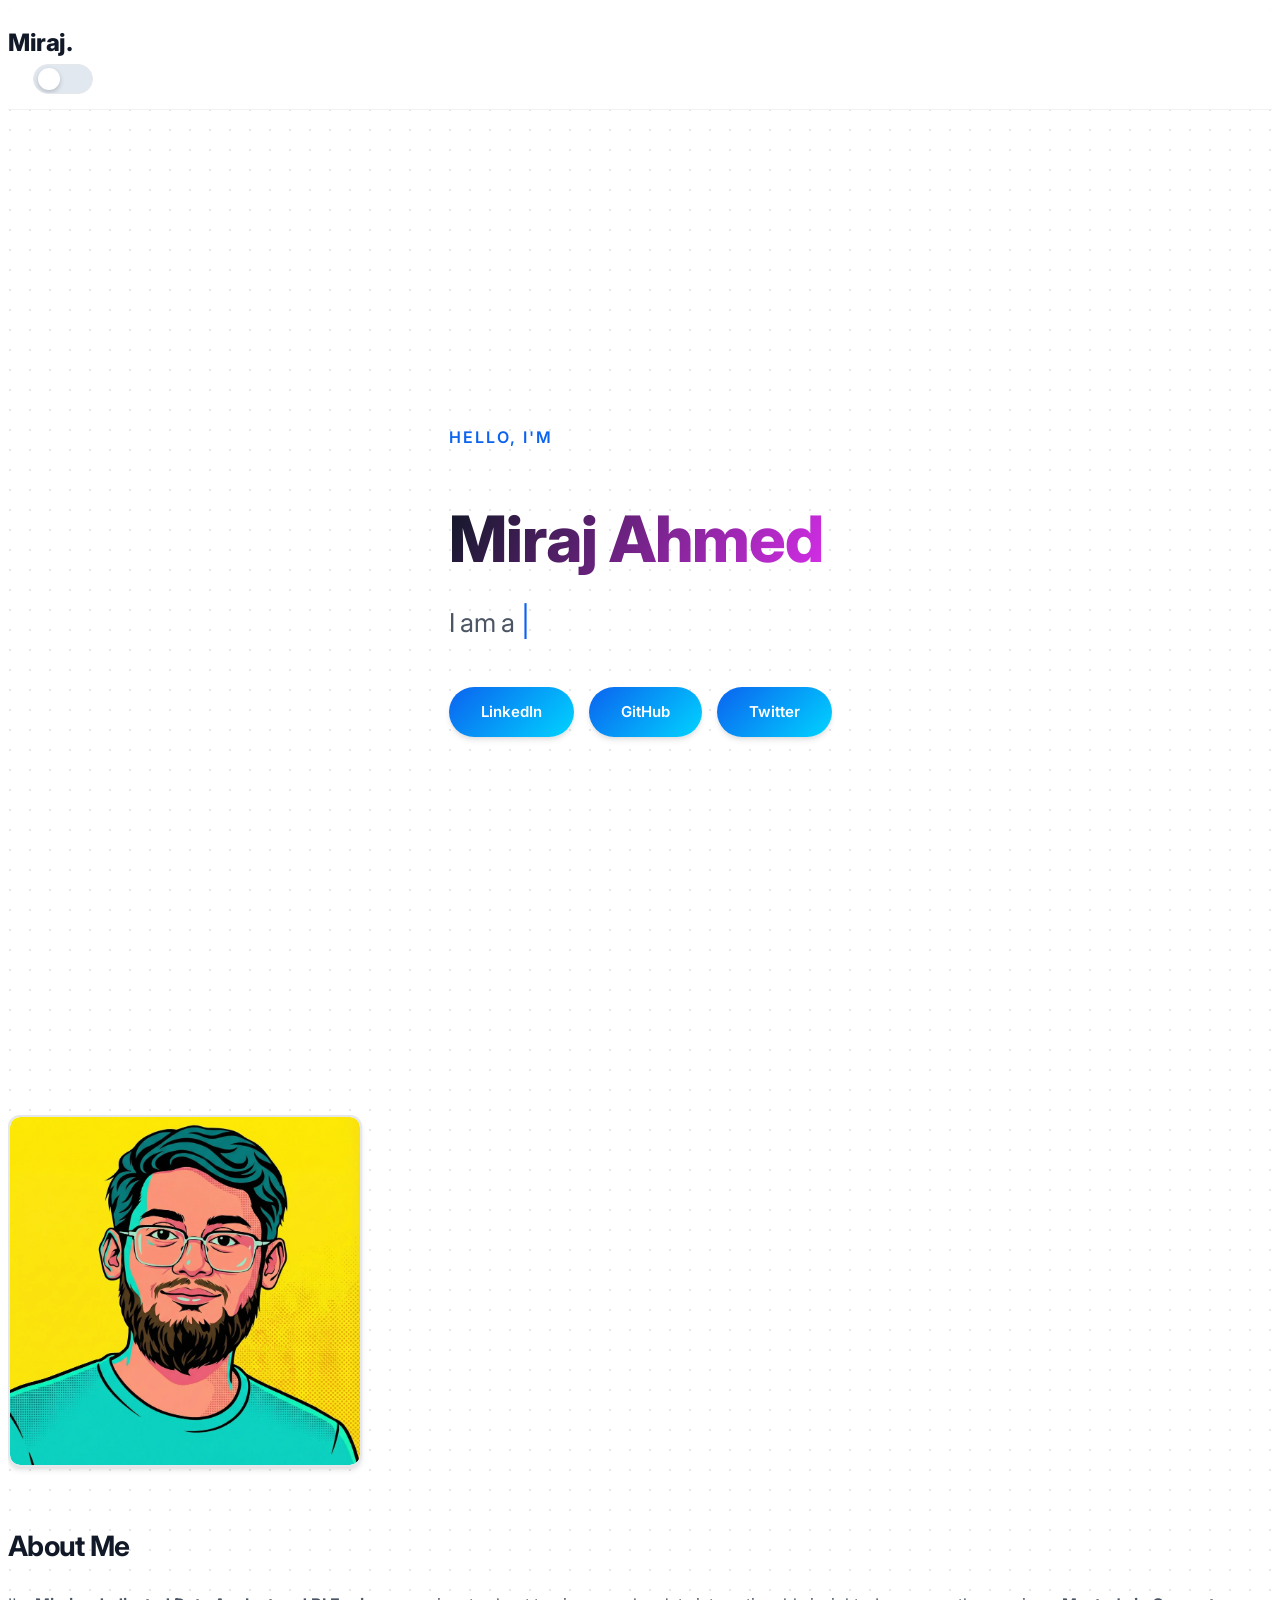
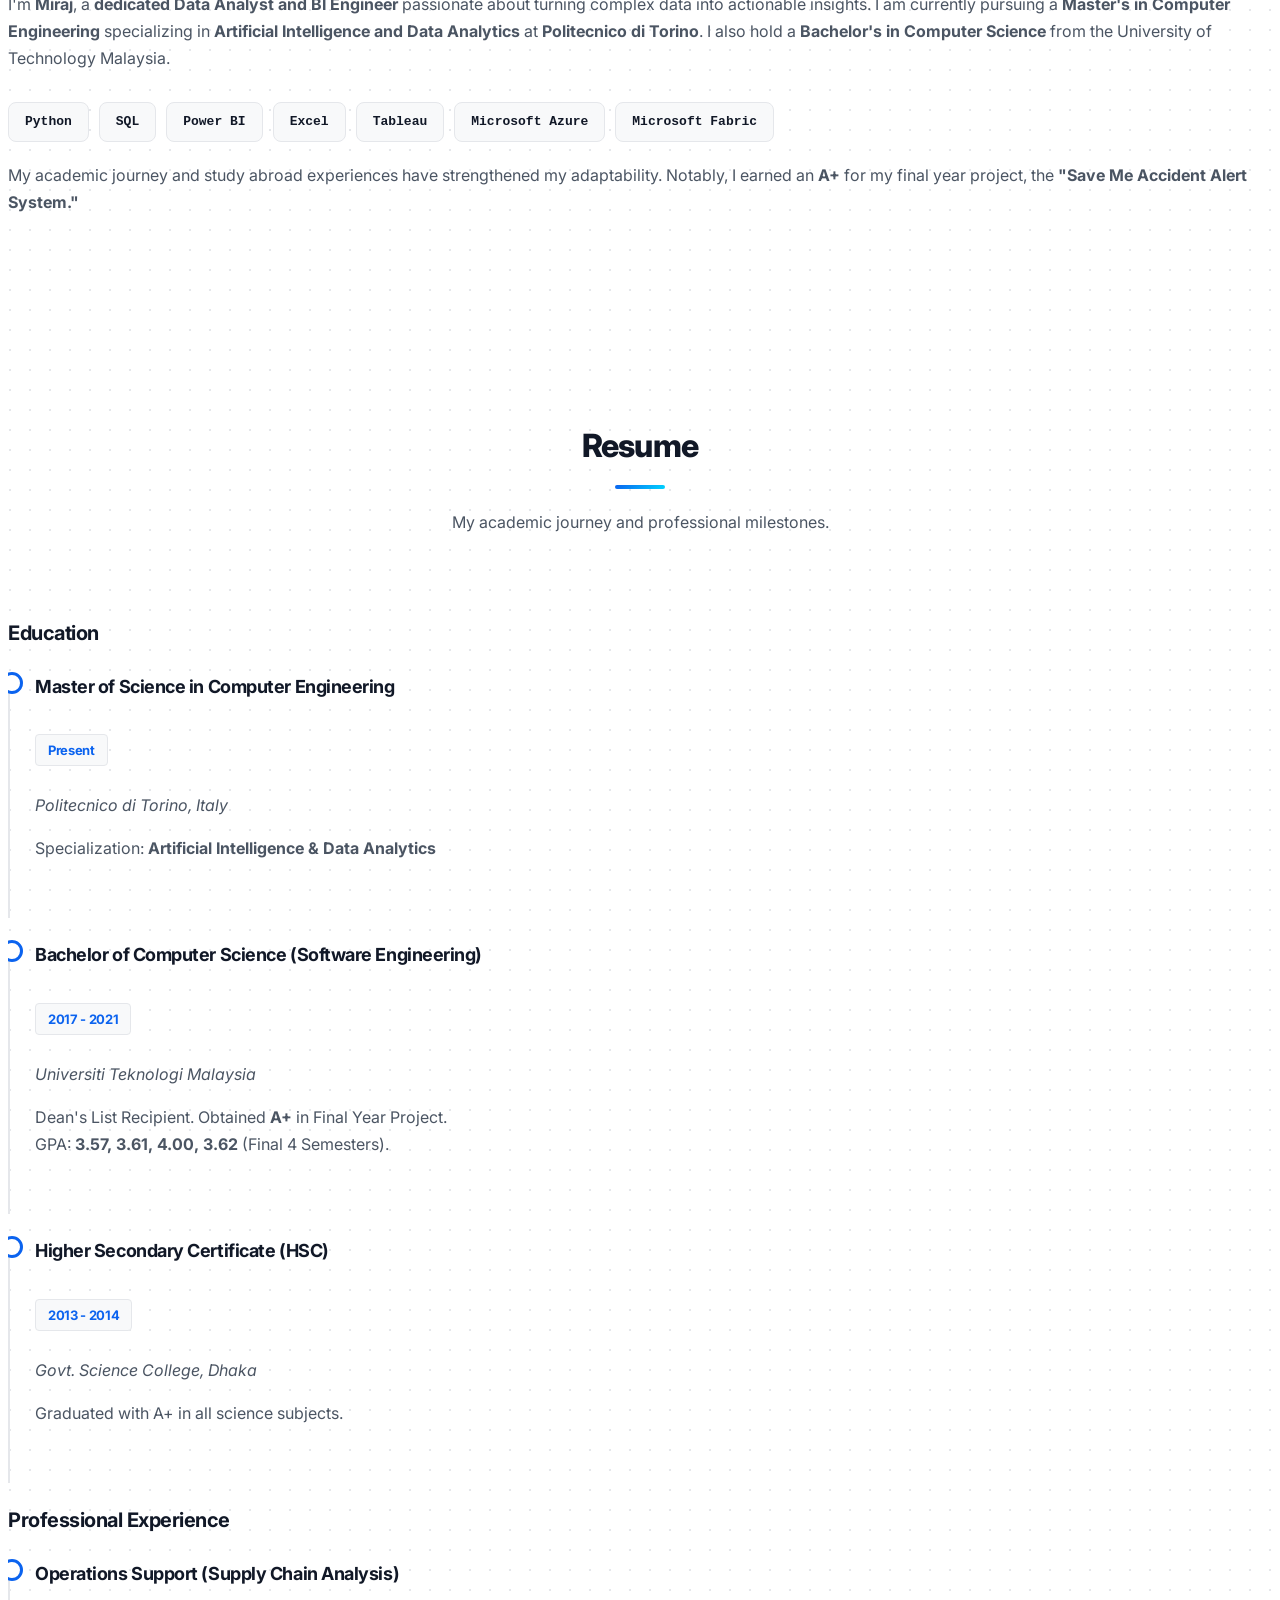
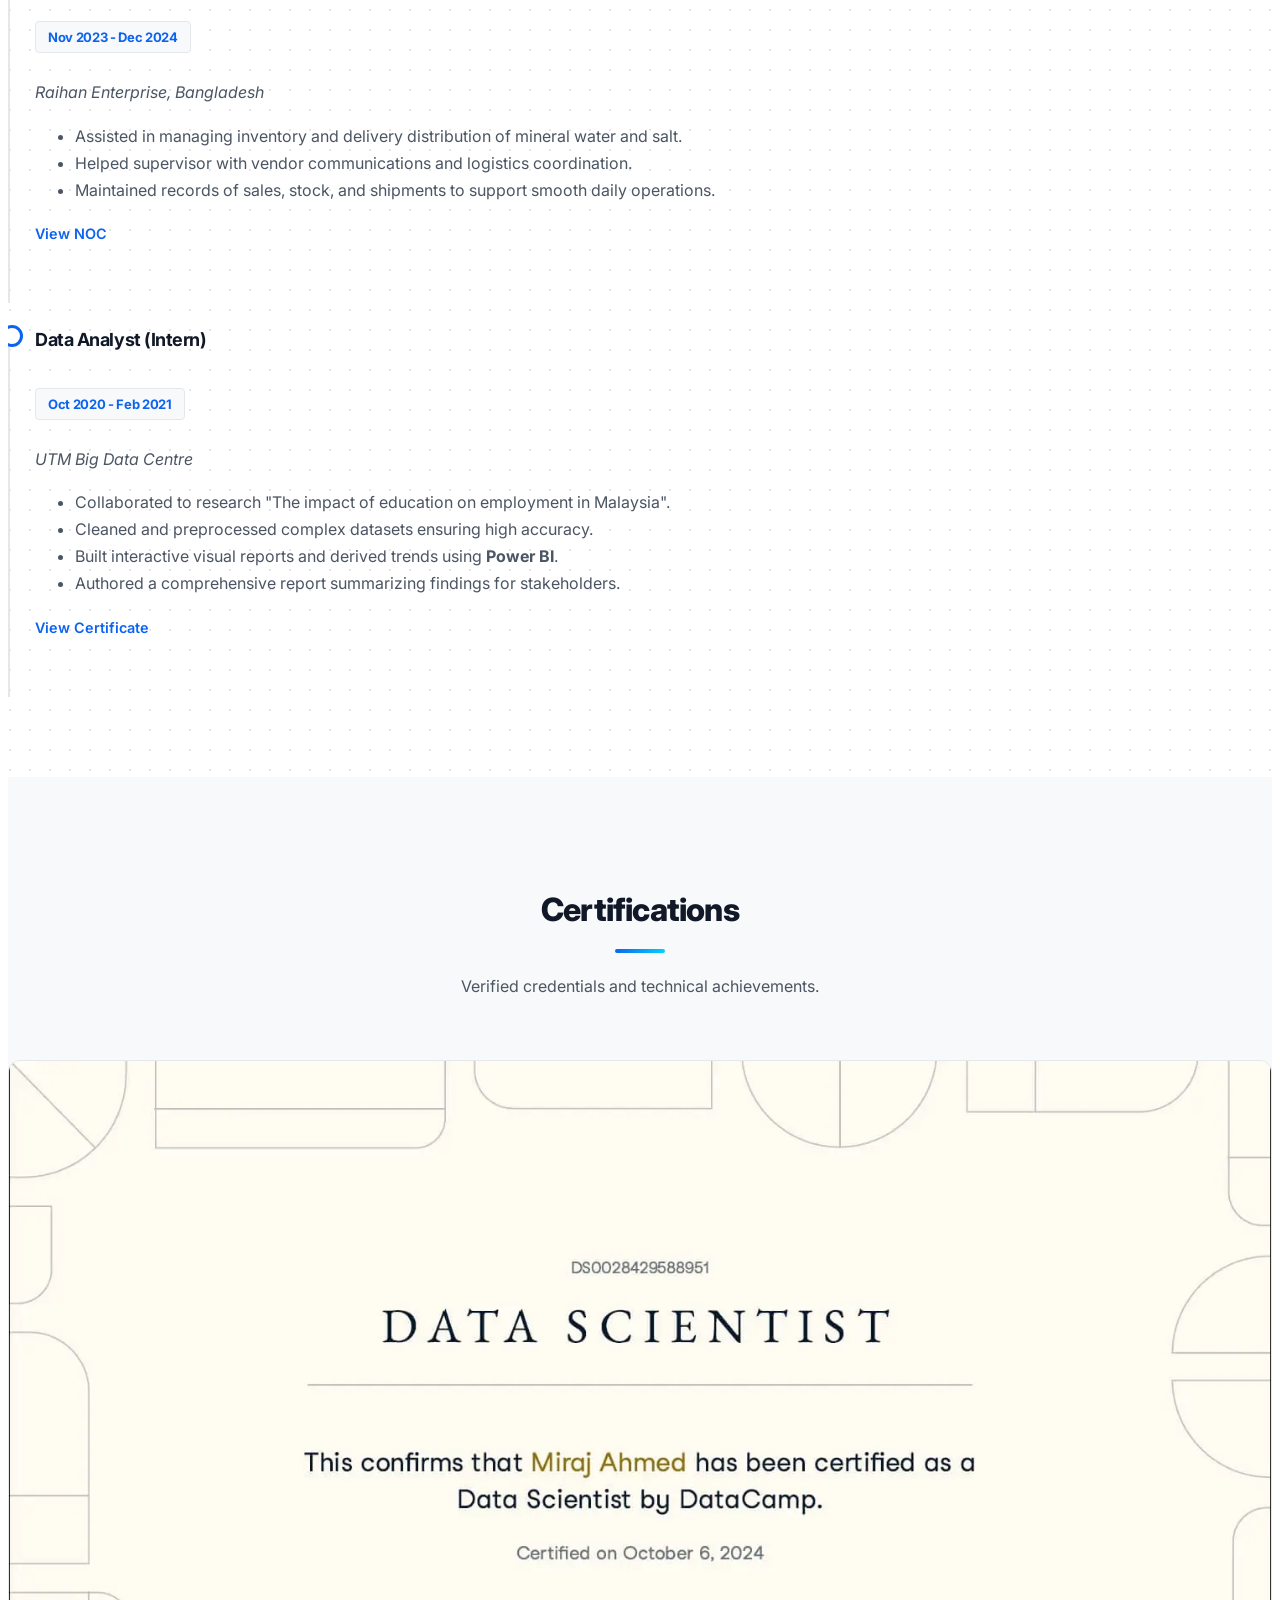
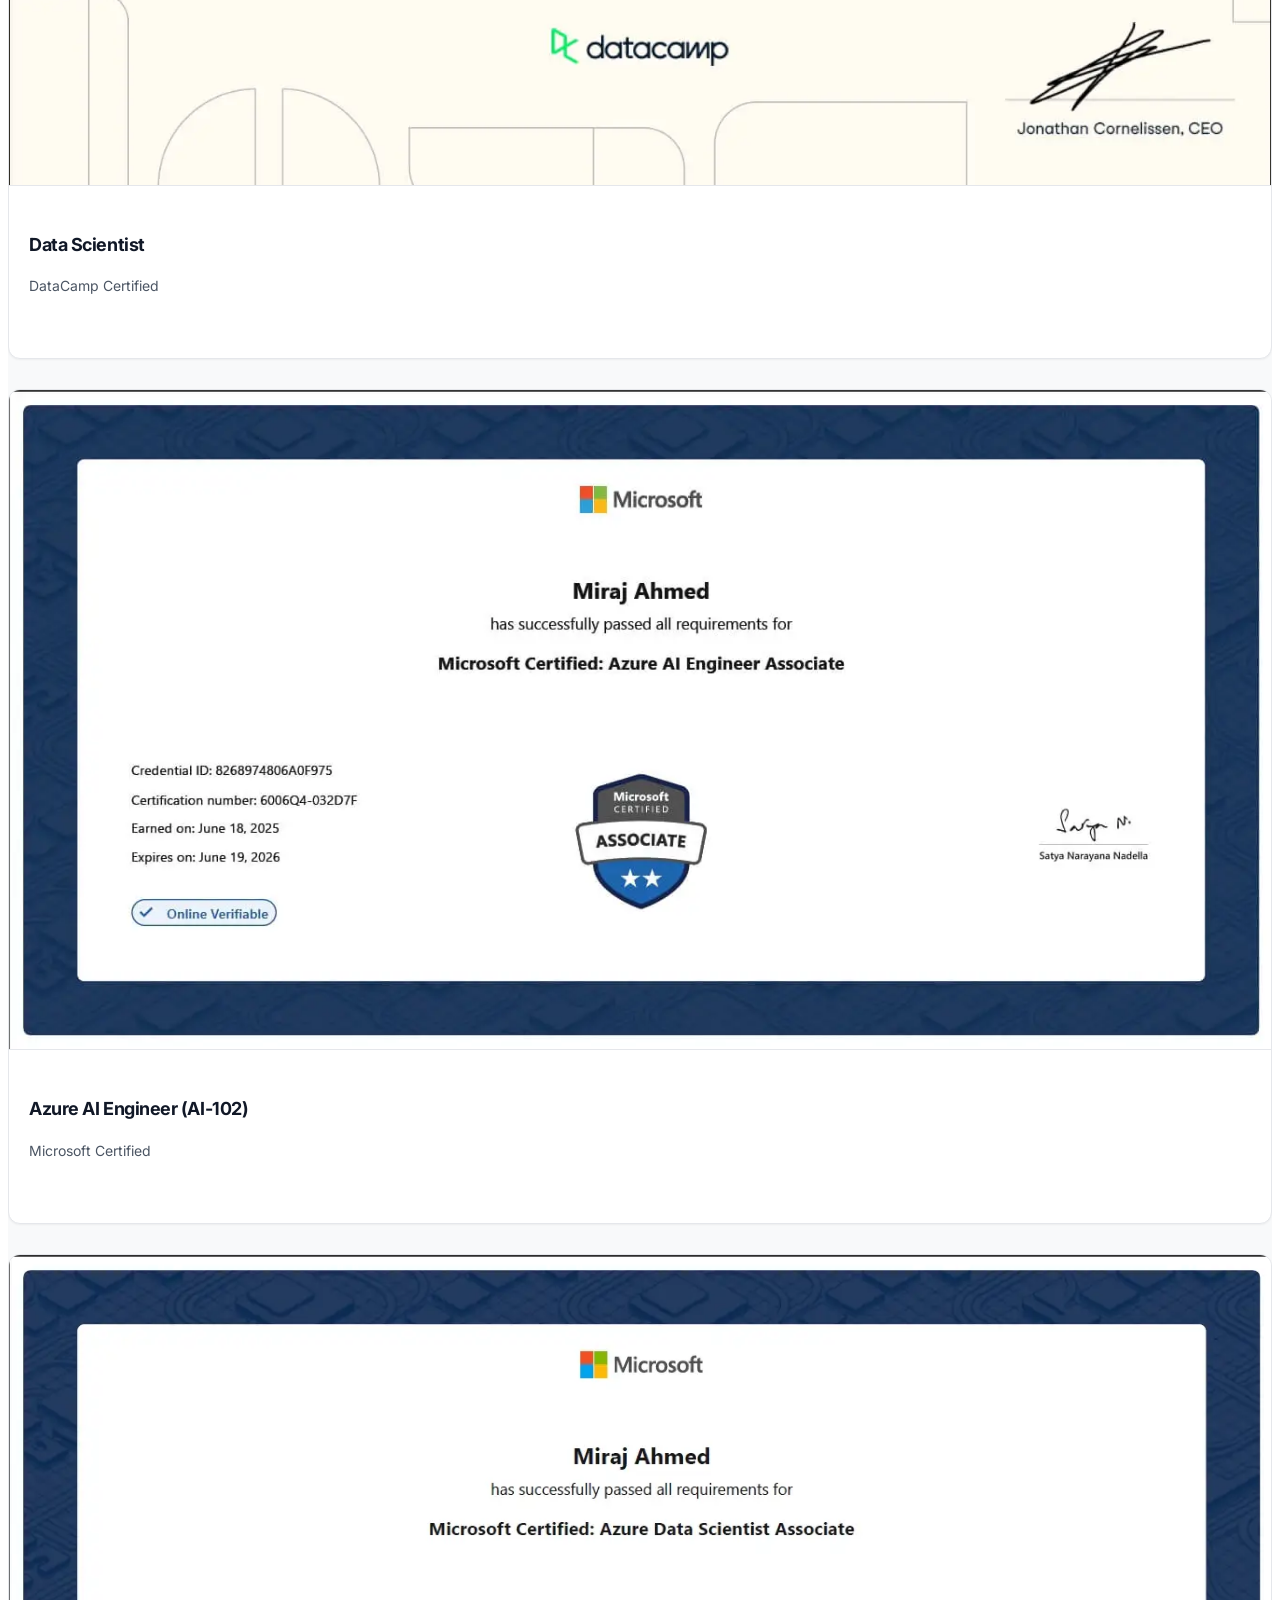
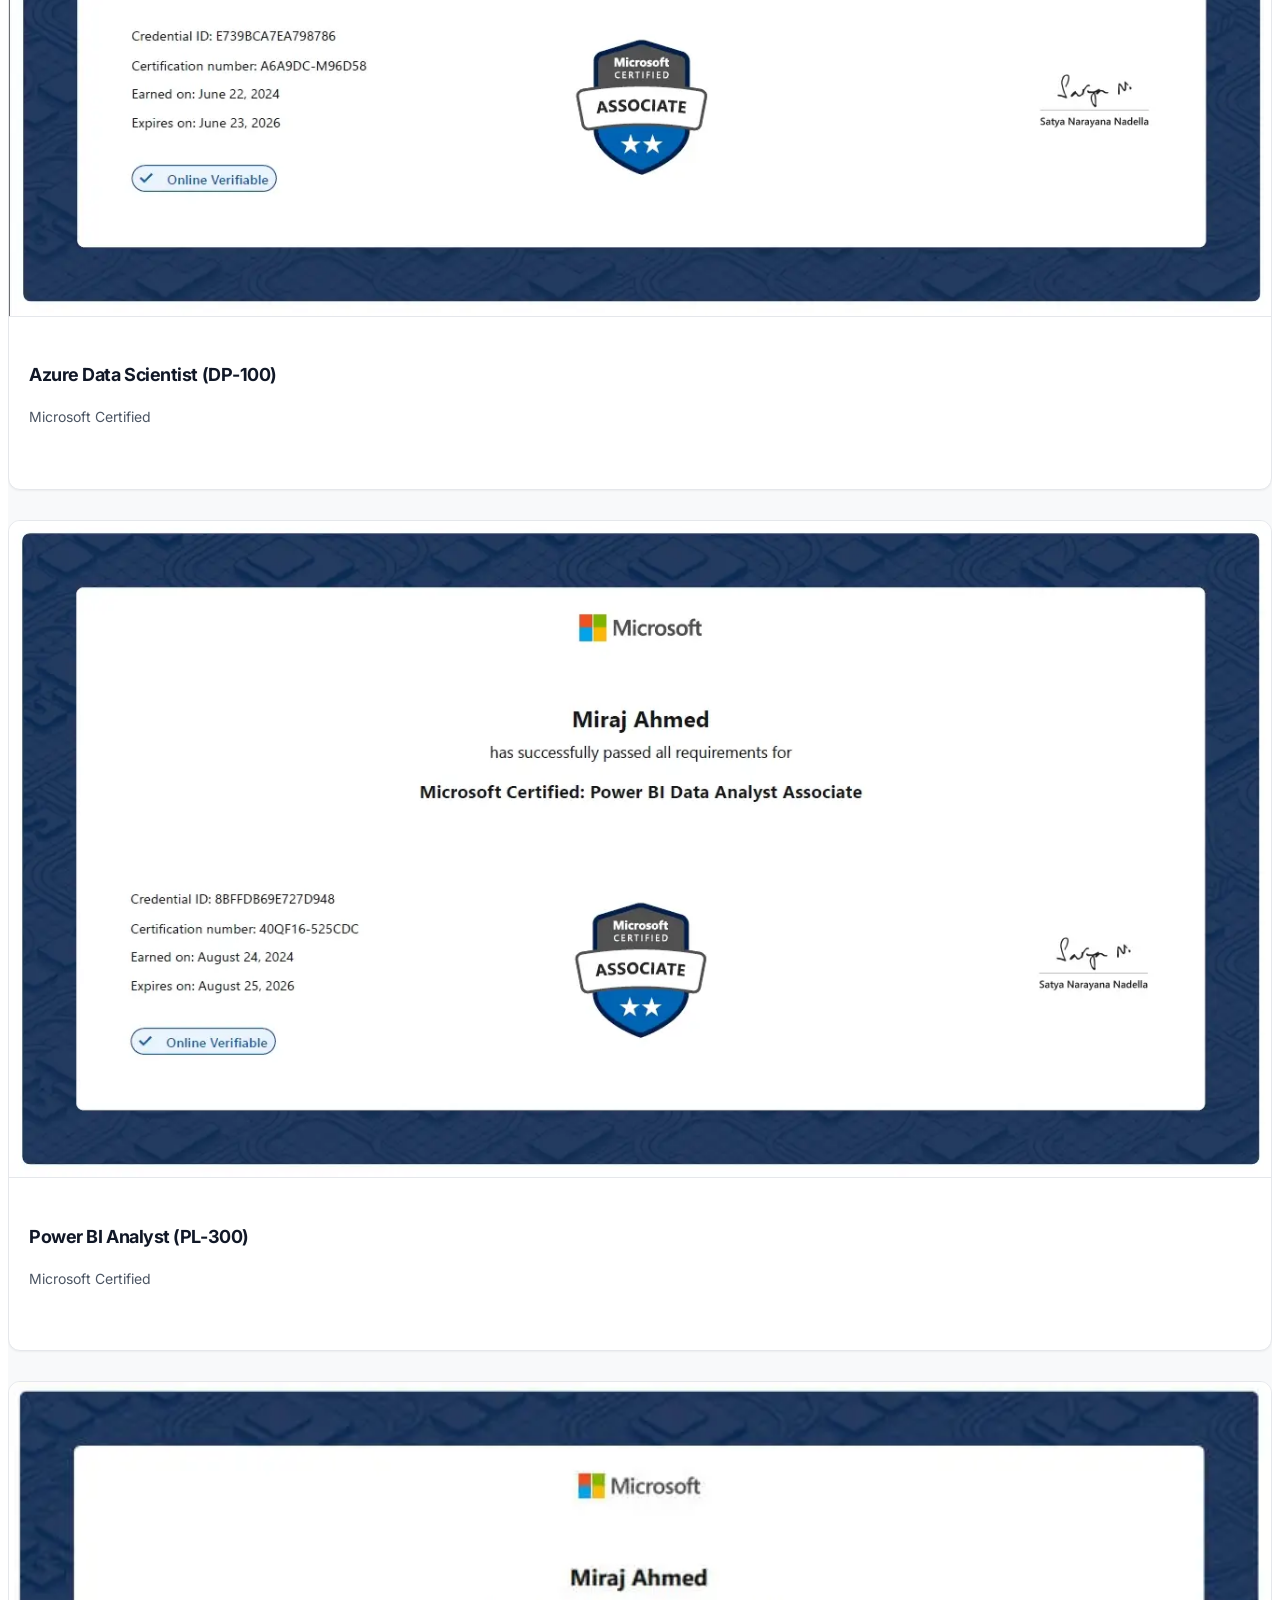
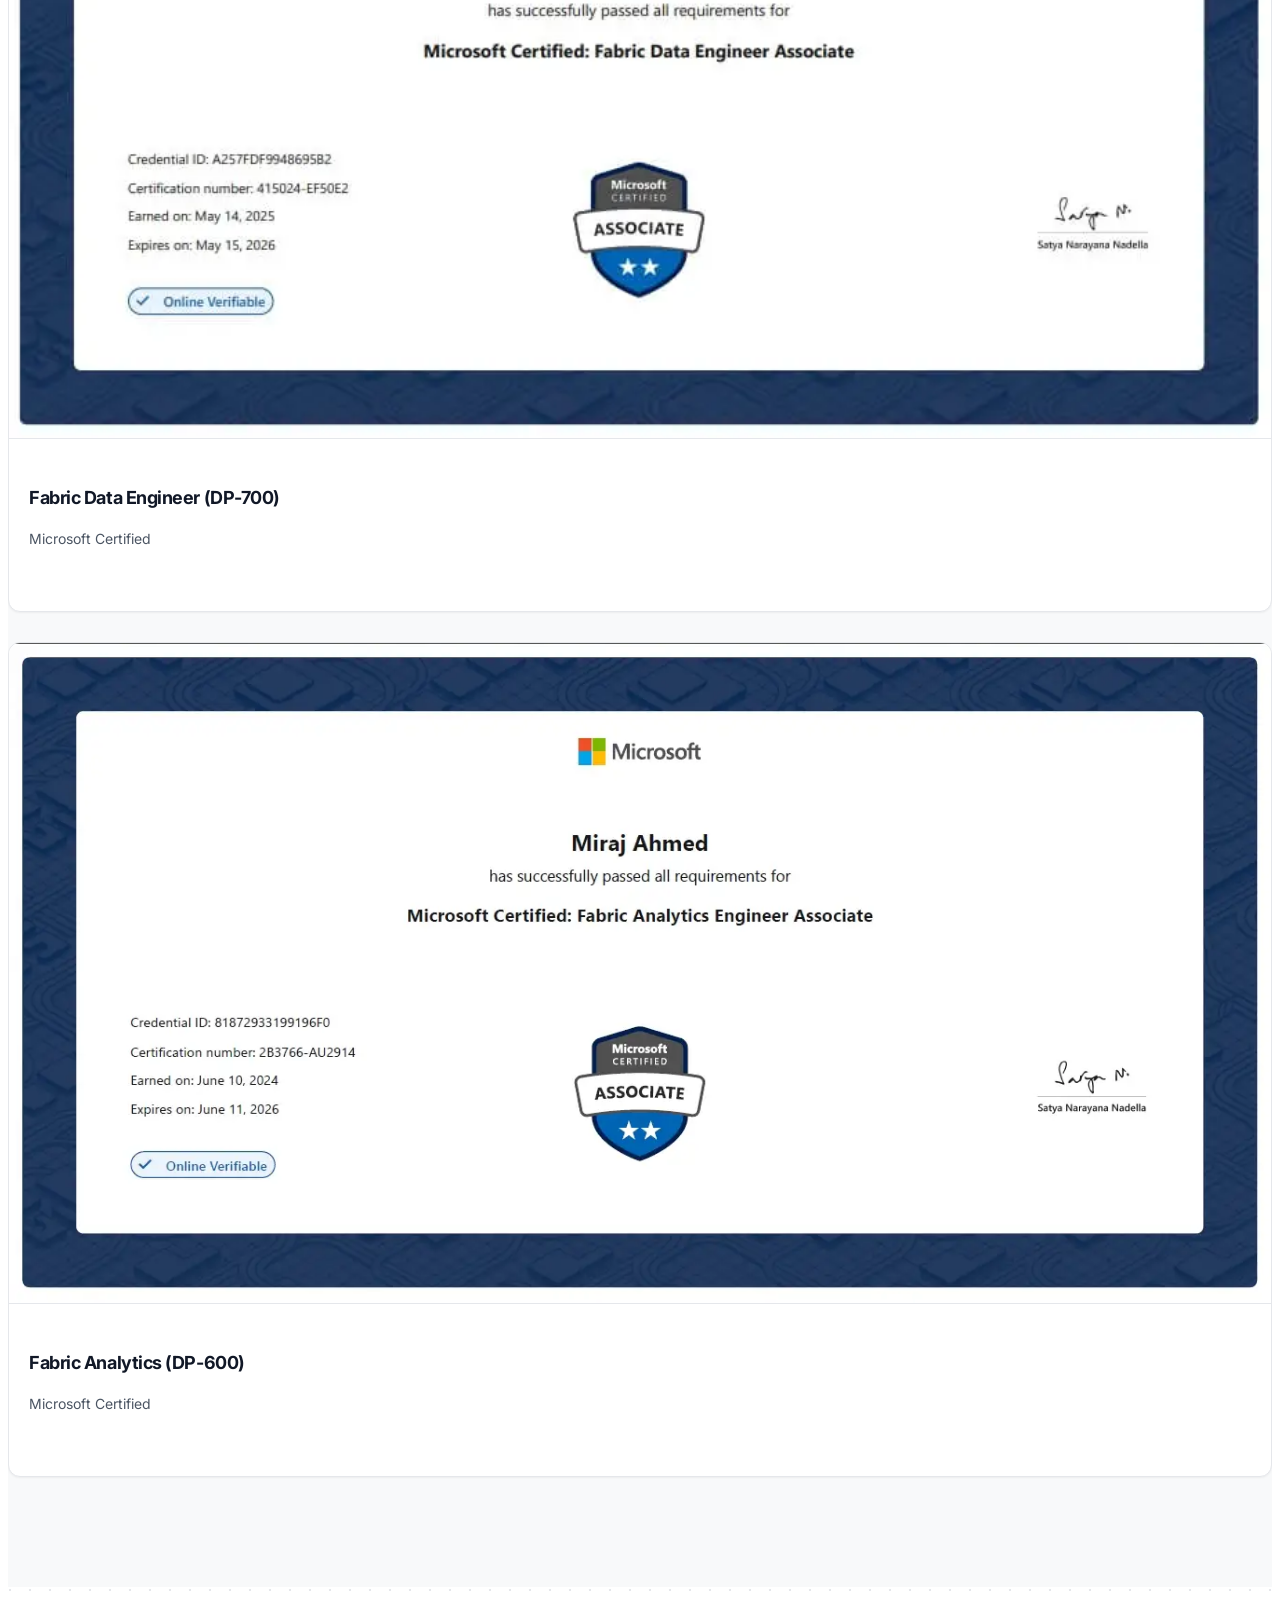
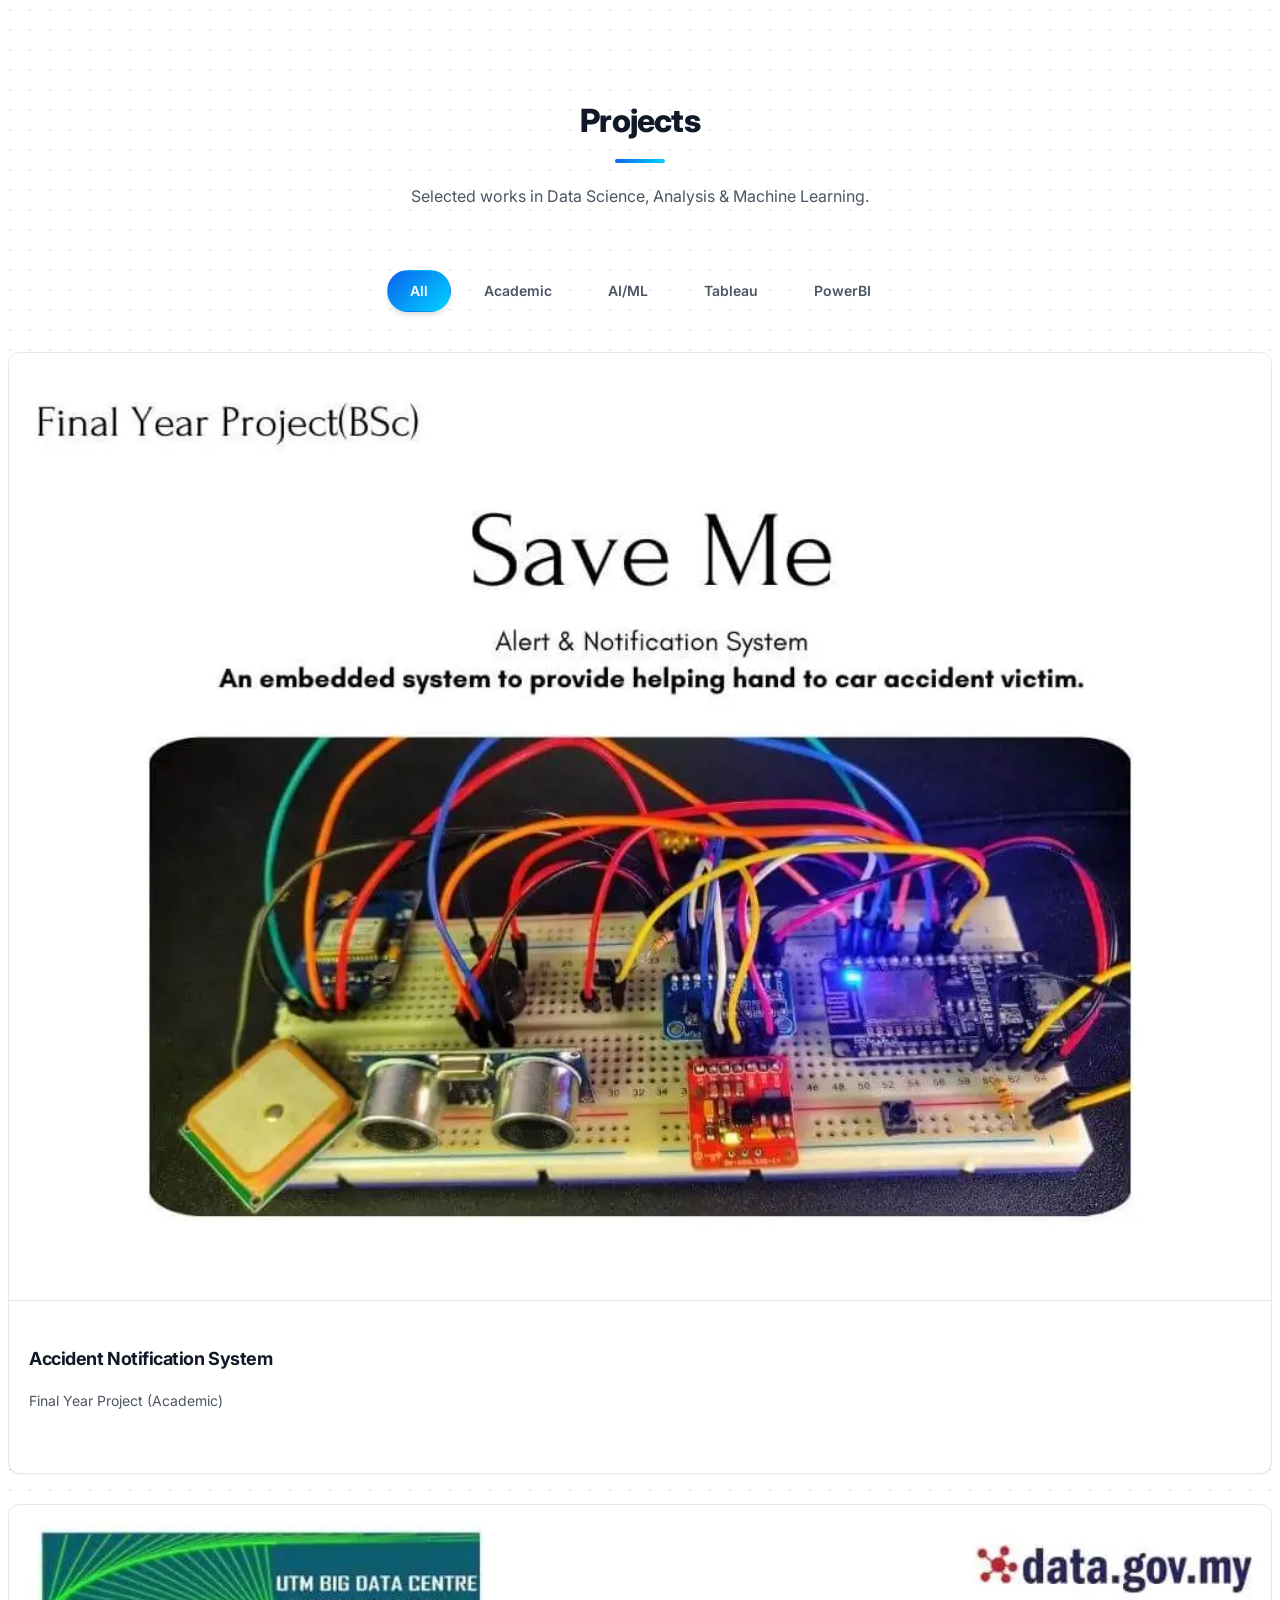
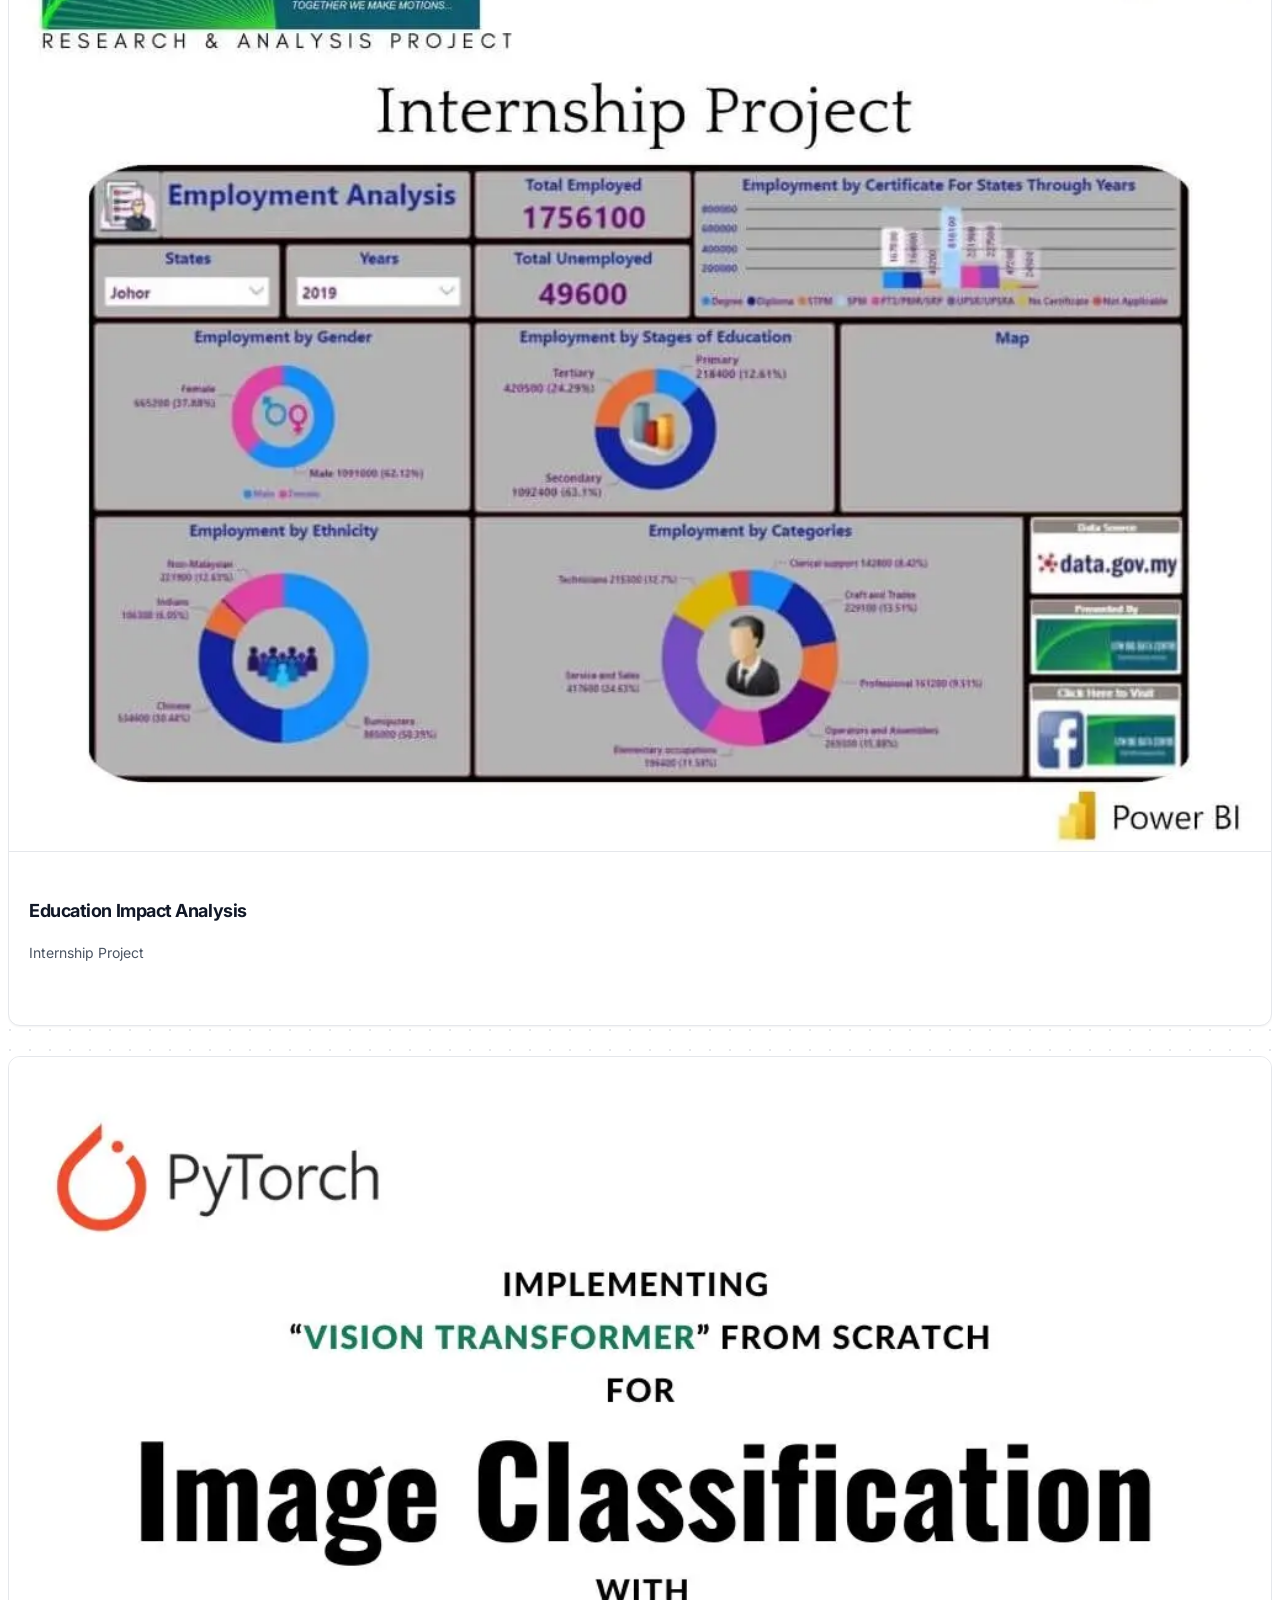
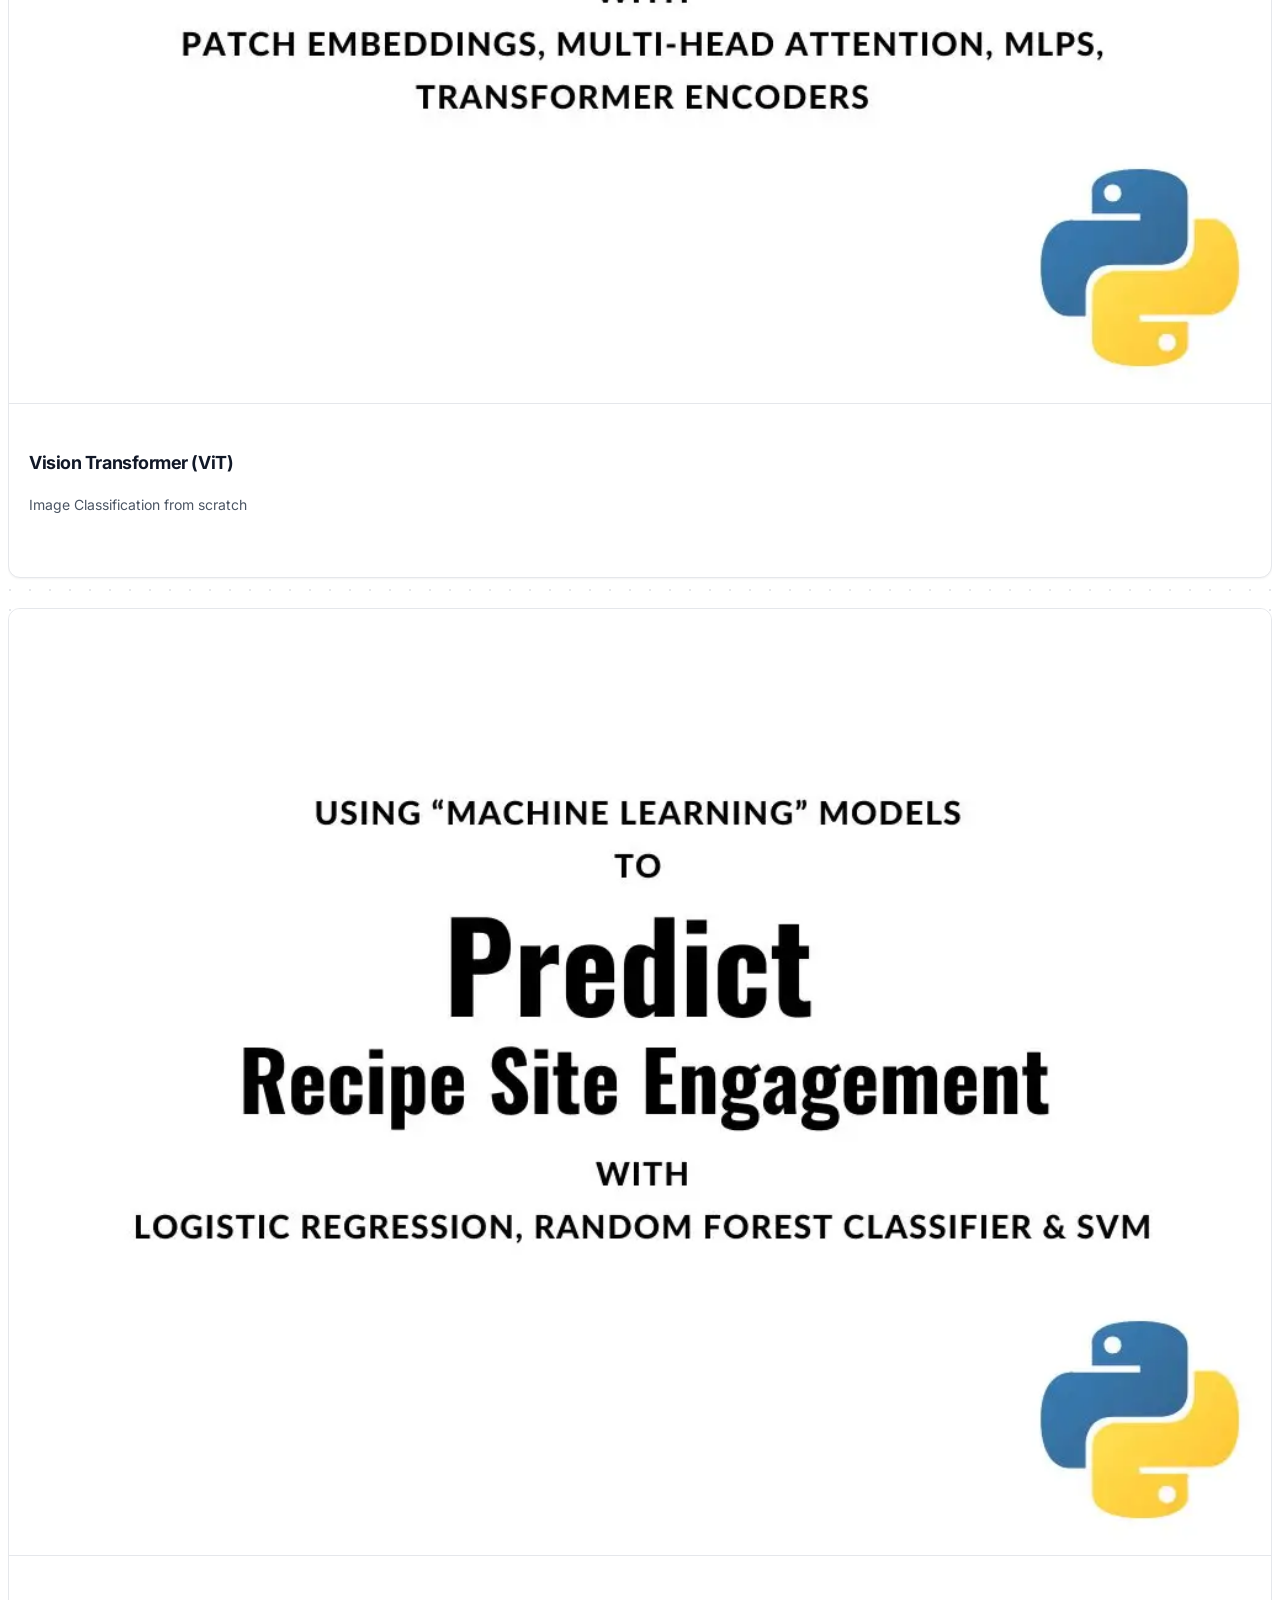
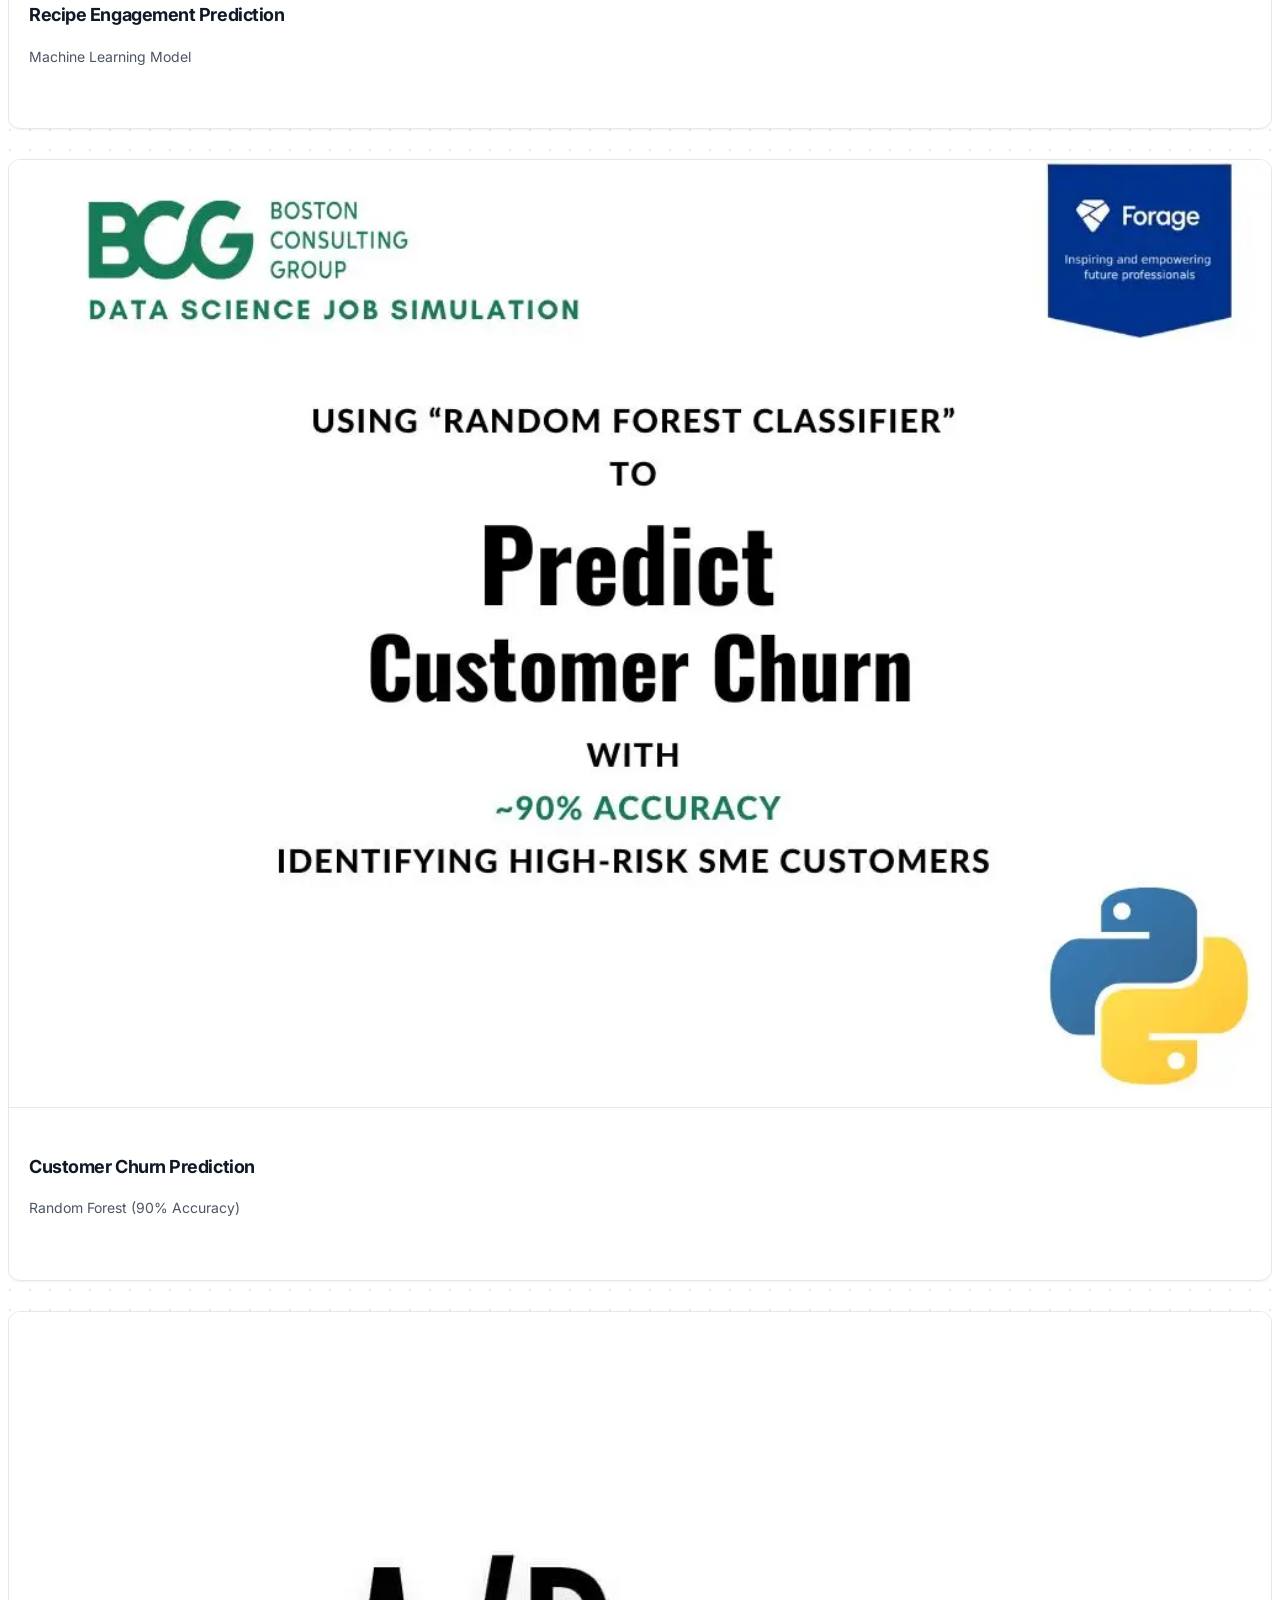
==== index.html @ 8195f653 "updated" ====
<!DOCTYPE html>
<html lang="en">

<head>
  <meta charset="utf-8">
  <meta content="width=device-width, initial-scale=1.0" name="viewport">
  <title>Miraj Ahmed | Data Analyst</title>
  <meta content="Data Analyst & Business Intelligence Expert Portfolio" name="description">
  <meta content="Data Analyst, Power BI, Python, SQL, Tableau" name="keywords">

  <link href="img/M.webp" rel="icon">
  <link href="img/logo.png" rel="apple-touch-icon">

  <link rel="preconnect" href="https://fonts.googleapis.com">
  <link rel="preconnect" href="https://fonts.gstatic.com" crossorigin>
  <link href="https://fonts.googleapis.com/css2?family=Inter:wght@300;400;500;700;800&display=swap" rel="stylesheet">

  <link href="assets/vendor/bootstrap/css/bootstrap.min.css" rel="stylesheet">
  <link href="assets/vendor/bootstrap-icons/bootstrap-icons.css" rel="stylesheet">
  <link href="assets/vendor/aos/aos.css" rel="stylesheet">
  <link href="assets/vendor/glightbox/css/glightbox.min.css" rel="stylesheet">
  <link href="assets/vendor/swiper/swiper-bundle.min.css" rel="stylesheet">

  <link href="assets/css/main.css" rel="stylesheet">
</head>

<body class="index-page">

  <header id="header" class="header d-flex align-items-center sticky-top">
    <div class="container-fluid container-xl position-relative d-flex align-items-center justify-content-between">

      <a href="index.html" class="logo d-flex align-items-center">
        <h1 class="sitename">Miraj.</h1>
      </a>

      <nav id="navmenu" class="navmenu">

        <div class="theme-switch-wrapper">
          <label class="theme-switch" for="checkbox" title="Toggle Dark Mode">
            <input type="checkbox" id="checkbox" />
            <div class="slider round">
              <i class="bi bi-sun-fill sun-icon"></i>
              <i class="bi bi-moon-fill moon-icon"></i>
            </div>
          </label>
        </div>

      </nav>

    </div>
  </header>

  <main class="main">

    <section id="hero" class="hero section">

      <div class="hero-bg-elements">
        <i class="bi bi-code-slash float-item" style="top: 15%; left: 10%; animation-delay: 0s;"></i>
        <i class="bi bi-database float-item" style="top: 20%; right: 15%; animation-delay: 1s;"></i>
        <i class="bi bi-graph-up-arrow float-item" style="top: 70%; left: 15%; animation-delay: 2s;"></i>
        <i class="bi bi-pie-chart float-item" style="top: 65%; right: 10%; animation-delay: 3s;"></i>
        <i class="bi bi-cpu float-item" style="top: 40%; left: 80%; animation-delay: 4s;"></i>
      </div>

      <div class="container d-flex flex-column align-items-center justify-content-center text-center" data-aos="fade-up"
        data-aos-delay="100">
        <div class="hero-content">

          <p class="pre-title">Hello, I'm</p>

          <h1 class="gradient-text">Miraj Ahmed</h1>

          <h2>I am a <span class="typed"
              data-typed-items="Data Analyst, BI Engineer, Storyteller with Data"></span><span
              class="typed-cursor typed-cursor--blink" aria-hidden="true">|</span></h2>

          <div class="additional-links mt-4">
            <a href="https://www.linkedin.com/in/mirajsym/" target='_blank' class="btn-custom"><i
                class="bi bi-linkedin me-2"></i> LinkedIn</a>
            <a href="https://github.com/mirajSYM02" target="_blank" class="btn-custom"><i class="bi bi-github me-2"></i>
              GitHub</a>
            <a href="https://twitter.com/symanto_" target="_blank" class="btn-custom"><i
                class="bi bi-twitter-x me-2"></i> Twitter</a>
          </div>

        </div>
      </div>
    </section>

    <section id="about" class="about section">
      <div class="container" data-aos="fade-up">
        <div class="row align-items-center gy-5">
          <div class="col-lg-4 d-flex justify-content-center">
            <div class="image-wrapper">
              <img src="img/profile-img.webp" class="img-fluid" alt="Profile Image">
            </div>
          </div>

          <div class="col-lg-8 content">
            <div class="text-container">
              <h3>About Me</h3>
              <p class="intro">
                I'm <b>Miraj</b>, a <b>dedicated Data Analyst and BI Engineer</b> passionate about turning complex
                data into actionable insights. I am currently pursuing a <b>Master's in Computer Engineering</b>
                specializing in <b>Artificial Intelligence and Data Analytics</b> at <b>Politecnico di Torino</b>.
                I also hold a <b>Bachelor's in Computer Science</b> from the University of Technology Malaysia.
              </p>

              <div class="skills-grid">
                <span class="skill-tag">Python</span>
                <span class="skill-tag">SQL</span>
                <span class="skill-tag">Power BI</span>
                <span class="skill-tag">Excel</span>
                <span class="skill-tag">Tableau</span>
                <span class="skill-tag">Microsoft Azure</span>
                <span class="skill-tag">Microsoft Fabric</span>
              </div>

              <p class="mt-4">
                My academic journey and study abroad experiences have strengthened my adaptability. Notably, I earned an
                <b>A+</b> for my final year project, the <b>"Save Me Accident Alert System."</b>
              </p>
            </div>
          </div>
        </div>
      </div>
    </section>



    <section id="resume" class="resume section">

      <div class="container section-title" data-aos="fade-up">
        <h2>Resume</h2>
        <p>My academic journey and professional milestones.</p>
      </div>

      <div class="container">

        <div class="row">

          <div class="col-lg-6" data-aos="fade-up" data-aos-delay="100">
            <h3 class="resume-title">Education</h3>

            <div class="resume-item">
              <h4>Master of Science in Computer Engineering</h4>
              <h5>Present</h5>
              <p><em>Politecnico di Torino, Italy</em></p>
              <p>Specialization: <strong>Artificial Intelligence & Data Analytics</strong></p>
            </div>

            <div class="resume-item">
              <h4>Bachelor of Computer Science (Software Engineering)</h4>
              <h5>2017 - 2021</h5>
              <p><em>Universiti Teknologi Malaysia</em></p>
              <p>Dean's List Recipient. Obtained <strong>A+</strong> in Final Year Project.<br> GPA: <strong>3.57,
                  3.61, 4.00, 3.62</strong> (Final 4 Semesters).</p>
            </div>

            <div class="resume-item">
              <h4>Higher Secondary Certificate (HSC)</h4>
              <h5>2013 - 2014</h5>
              <p><em>Govt. Science College, Dhaka</em></p>
              <p>Graduated with A+ in all science subjects.</p>
            </div>
          </div>

          <div class="col-lg-6" data-aos="fade-up" data-aos-delay="200">
            <h3 class="resume-title">Professional Experience</h3>

            <div class="resume-item">
              <h4>Operations Support (Supply Chain Analysis)</h4>
              <h5>Nov 2023 - Dec 2024</h5>
              <p><em>Raihan Enterprise, Bangladesh</em></p>
              <ul>
                <li>Assisted in managing inventory and delivery distribution of mineral water and salt.</li>
                <li>Helped supervisor with vendor communications and logistics coordination.</li>
                <li>Maintained records of sales, stock, and shipments to support smooth daily operations.</li>
              </ul>

              <p class="mt-2">
                <a href="img/portfolio/exp.webp"
                  class="preview-link d-inline-flex align-items-center gap-2 text-decoration-none"
                  style="font-size: 0.9rem; font-weight: 600;" title="Raihan Enterprise Experience Certificate">
                  <i class="bi bi-file-earmark-check-fill text-primary"></i> View NOC
                </a>
              </p>
            </div>
            <div class="resume-item">
              <h4>Data Analyst (Intern)</h4>
              <h5>Oct 2020 - Feb 2021</h5>
              <p><em>UTM Big Data Centre</em></p>
              <ul>
                <li>Collaborated to research "The impact of education on employment in Malaysia".</li>
                <li>Cleaned and preprocessed complex datasets ensuring high accuracy.</li>
                <li>Built interactive visual reports and derived trends using <strong>Power BI</strong>.</li>
                <li>Authored a comprehensive report summarizing findings for stakeholders.</li>
              </ul>
              <p class="mt-2">
                <a href="img/portfolio/internship_certificate.webp"
                  class="preview-link d-inline-flex align-items-center gap-2 text-decoration-none"
                  style="font-size: 0.9rem; font-weight: 600;" title="Internship Certificate">
                  <i class="bi bi-file-earmark-check-fill text-primary"></i> View Certificate
                </a>
              </p>
            </div>

          </div>


        </div>

      </div>

      </div>

    </section>



    <section id="certifications" class="portfolio section bg-light">
      <div class="container section-title" data-aos="fade-up">
        <h2>Certifications</h2>
        <p>Verified credentials and technical achievements.</p>
      </div>

      <div class="container">
        <div class="row gy-4 isotope-container" data-aos="fade-up" data-aos-delay="200">
          <div class="col-lg-4 col-md-6 portfolio-item isotope-item">
            <div class="portfolio-wrap">
              <img src="img/portfolio/datacamp.webp" class="img-fluid" alt="DataCamp">
              <div class="portfolio-info">
                <h4>Data Scientist</h4>
                <p>DataCamp Certified</p>
                <a href="img/portfolio/datacamp.webp" title="DataCamp Certificate" class="preview-link"><i
                    class="bi bi-zoom-in"></i></a>
              </div>
            </div>
          </div>

          <div class="col-lg-4 col-md-6 portfolio-item isotope-item">
            <div class="portfolio-wrap">
              <img src="img/portfolio/AI-102.webp" class="img-fluid" alt="AI-102">
              <div class="portfolio-info">
                <h4>Azure AI Engineer (AI-102)</h4>
                <p>Microsoft Certified</p>
                <a href="img/portfolio/AI-102.webp" title="AI-102" class="preview-link"><i
                    class="bi bi-zoom-in"></i></a>
              </div>
            </div>
          </div>

          <div class="col-lg-4 col-md-6 portfolio-item isotope-item">
            <div class="portfolio-wrap">
              <img src="img/portfolio/DP-100.webp" class="img-fluid" alt="DP-100">
              <div class="portfolio-info">
                <h4>Azure Data Scientist (DP-100)</h4>
                <p>Microsoft Certified</p>
                <a href="img/portfolio/DP-100.webp" title="DP-100" class="preview-link"><i
                    class="bi bi-zoom-in"></i></a>
              </div>
            </div>
          </div>

          <div class="col-lg-4 col-md-6 portfolio-item isotope-item">
            <div class="portfolio-wrap">
              <img src="img/portfolio/PL-300.webp" class="img-fluid" alt="PL-300">
              <div class="portfolio-info">
                <h4>Power BI Analyst (PL-300)</h4>
                <p>Microsoft Certified</p>
                <a href="img/portfolio/PL-300.webp" title="PL-300" class="preview-link"><i
                    class="bi bi-zoom-in"></i></a>
              </div>
            </div>
          </div>

          <div class="col-lg-4 col-md-6 portfolio-item isotope-item">
            <div class="portfolio-wrap">
              <img src="img/portfolio/DP-700.webp" class="img-fluid" alt="DP-700">
              <div class="portfolio-info">
                <h4>Fabric Data Engineer (DP-700)</h4>
                <p>Microsoft Certified</p>
                <a href="img/portfolio/DP-700.webp" title="DP-700" class="preview-link"><i
                    class="bi bi-zoom-in"></i></a>
              </div>
            </div>
          </div>

          <div class="col-lg-4 col-md-6 portfolio-item isotope-item">
            <div class="portfolio-wrap">
              <img src="img/portfolio/DP-600.webp" class="img-fluid" alt="DP-600">
              <div class="portfolio-info">
                <h4>Fabric Analytics (DP-600)</h4>
                <p>Microsoft Certified</p>
                <a href="img/portfolio/DP-600.webp" title="DP-600" class="preview-link"><i
                    class="bi bi-zoom-in"></i></a>
              </div>
            </div>
          </div>
        </div>
      </div>
    </section>

    <section id="portfolio" class="portfolio section">
      <div class="container section-title" data-aos="fade-up">
        <h2>Projects</h2>
        <p>Selected works in Data Science, Analysis & Machine Learning.</p>
      </div>

      <div class="container">
        <div class="isotope-layout" data-default-filter="*" data-layout="masonry" data-sort="original-order">

          <ul class="portfolio-filters isotope-filters" data-aos="fade-up" data-aos-delay="100">
            <li data-filter="*" class="filter-active">All</li>
            <li data-filter=".filter-academic">Academic</li>
            <li data-filter=".filter-python">AI/ML</li>
            <li data-filter=".filter-tableau">Tableau</li>
            <li data-filter=".filter-powerbi">PowerBI</li>
          </ul>

          <div class="row gy-4 isotope-container" data-aos="fade-up" data-aos-delay="200">

            <div class="col-lg-4 col-md-6 portfolio-item isotope-item filter-academic">
              <div class="portfolio-wrap">
                <img src="img/portfolio/fyp_cover.webp" class="img-fluid" alt="FYP">
                <div class="portfolio-info">
                  <h4>Accident Notification System</h4>
                  <p>Final Year Project (Academic)</p>
                  <a href="fyp.html" target="_blank" class="details-link" title="View Case Study"><i
                      class="bi bi-arrow-up-right"></i></a>
                </div>
              </div>
            </div>

            <div class="col-lg-4 col-md-6 portfolio-item isotope-item filter-powerbi">
              <div class="portfolio-wrap">
                <img src="img/portfolio/internship_cover.webp" class="img-fluid" alt="Internship">
                <div class="portfolio-info">
                  <h4>Education Impact Analysis</h4>
                  <p>Internship Project</p>
                  <a href="internship.html" target="_blank" class="details-link"><i
                      class="bi bi-arrow-up-right"></i></a>
                </div>
              </div>
            </div>

            <div class="col-lg-4 col-md-6 portfolio-item isotope-item filter-python">
              <div class="portfolio-wrap">
                <img src="img/portfolio/vit_project.webp" class="img-fluid" alt="ViT">
                <div class="portfolio-info">
                  <h4>Vision Transformer (ViT)</h4>
                  <p>Image Classification from scratch</p>
                  <a href="https://colab.research.google.com/drive/1LJVhKhEURppX0q6lu1ScFajFdnImXv4M?usp=sharing"
                    target="_blank" class="details-link"><i class="bi bi-arrow-up-right"></i></a>
                </div>
              </div>
            </div>

            <div class="col-lg-4 col-md-6 portfolio-item isotope-item filter-python">
              <div class="portfolio-wrap">
                <img src="img/portfolio/recipe_site.webp" class="img-fluid" alt="Recipe">
                <div class="portfolio-info">
                  <h4>Recipe Engagement Prediction</h4>
                  <p>Machine Learning Model</p>
                  <a href="https://www.datacamp.com/datalab/w/d299df23-ccb3-4604-b282-6e2dfb450924/edit" target="_blank"
                    class="details-link"><i class="bi bi-arrow-up-right"></i></a>
                </div>
              </div>
            </div>

            <div class="col-lg-4 col-md-6 portfolio-item isotope-item filter-python">
              <div class="portfolio-wrap">
                <img src="img/portfolio/bcg_project.webp" class="img-fluid" alt="BCG">
                <div class="portfolio-info">
                  <h4>Customer Churn Prediction</h4>
                  <p>Random Forest (90% Accuracy)</p>
                  <a href="bcg_customer_churn.html" target="_blank" class="details-link"><i
                      class="bi bi-arrow-up-right"></i></a>
                </div>
              </div>
            </div>

            <div class="col-lg-4 col-md-6 portfolio-item isotope-item filter-python">
              <div class="portfolio-wrap">
                <img src="img/portfolio/ab_testing_cover.webp" class="img-fluid" alt="AB Test">
                <div class="portfolio-info">
                  <h4>AB Testing</h4>
                  <p>Website Theme Engagement</p>
                  <a href="ab_testing.html" target="_blank" class="details-link"><i
                      class="bi bi-arrow-up-right"></i></a>
                </div>
              </div>
            </div>

            <div class="col-lg-4 col-md-6 portfolio-item isotope-item filter-tableau">
              <div class="portfolio-wrap">
                <img src="img/portfolio/datacamp_cover.webp" class="img-fluid" alt="DataCamp Case">
                <div class="portfolio-info">
                  <h4>Churn Analysis</h4>
                  <p>DataCamp Case Study</p>
                  <a href="datacamp.html" target="_blank" class="details-link"><i class="bi bi-arrow-up-right"></i></a>
                </div>
              </div>
            </div>

            <div class="col-lg-4 col-md-6 portfolio-item isotope-item filter-powerbi">
              <div class="portfolio-wrap">
                <img src="img/portfolio/weather_dashboard_cover.webp" class="img-fluid" alt="Weather">
                <div class="portfolio-info">
                  <h4>Weather Dashboard</h4>
                  <p>Real-Time Power BI</p>
                  <a href="weather_dashboard.html" target="_blank" class="details-link"><i
                      class="bi bi-arrow-up-right"></i></a>
                </div>
              </div>
            </div>

            <div class="col-lg-4 col-md-6 portfolio-item isotope-item filter-powerbi">
              <div class="portfolio-wrap">
                <img src="img/portfolio/fitness_dashboard.webp" class="img-fluid" alt="Fitness">
                <div class="portfolio-info">
                  <h4>Fitness Analytics</h4>
                  <p>Dashboard & Calculator</p>
                  <a href="fitness_dashboard.html" target="_blank" class="details-link"><i
                      class="bi bi-arrow-up-right"></i></a>
                </div>
              </div>
            </div>

            <div class="col-lg-4 col-md-6 portfolio-item isotope-item filter-tableau">
              <div class="portfolio-wrap">
                <img src="img/portfolio/kpmg_cover.webp" class="img-fluid" alt="KPMG">
                <div class="portfolio-info">
                  <h4>Demographic Analysis</h4>
                  <p>KPMG Virtual Internship</p>
                  <a href="kpmg.html" target="_blank" class="details-link"><i class="bi bi-arrow-up-right"></i></a>
                </div>
              </div>
            </div>

            <div class="col-lg-4 col-md-6 portfolio-item isotope-item filter-python">
              <div class="portfolio-wrap">
                <img src="img/portfolio/british_airways_cover.webp" class="img-fluid" alt="BA">
                <div class="portfolio-info">
                  <h4>Buying Behavior Prediction</h4>
                  <p>British Airways Internship</p>
                  <a href="british_airways.html" target="_blank" class="details-link"><i
                      class="bi bi-arrow-up-right"></i></a>
                </div>
              </div>
            </div>

            <div class="col-lg-4 col-md-6 portfolio-item isotope-item filter-tableau">
              <div class="portfolio-wrap">
                <img src="img/portfolio/jpmorgan_cover.webp" class="img-fluid" alt="JPMorgan">
                <div class="portfolio-info">
                  <h4>Sales & Demographic</h4>
                  <p>JPMorgan Chase Internship</p>
                  <a href="jpmorgan.html" target="_blank" class="details-link"><i class="bi bi-arrow-up-right"></i></a>
                </div>
              </div>
            </div>

            <div class="col-lg-4 col-md-6 portfolio-item isotope-item filter-powerbi">
              <div class="portfolio-wrap">
                <img src="img/portfolio/app_cover.webp" class="img-fluid" alt="Fitness App">
                <div class="portfolio-info">
                  <h4>Fitness Tracker App</h4>
                  <p>Power BI Dashboard</p>
                  <a href="fitness_tracker.html" target="_blank" class="details-link"><i
                      class="bi bi-arrow-up-right"></i></a>
                </div>
              </div>
            </div>

            <div class="col-lg-4 col-md-6 portfolio-item isotope-item filter-python">
              <div class="portfolio-wrap">
                <img src="img/portfolio/google_cover.webp" class="img-fluid" alt="Google">
                <div class="portfolio-info">
                  <h4>Employee Attrition</h4>
                  <p>Google Capstone Project</p>
                  <a href="attrition.html" target="_blank" class="details-link"><i class="bi bi-arrow-up-right"></i></a>
                </div>
              </div>
            </div>

            <div class="col-lg-4 col-md-6 portfolio-item isotope-item filter-tableau">
              <div class="portfolio-wrap">
                <img src="img/portfolio/accenture_cover.webp" class="img-fluid" alt="Accenture">
                <div class="portfolio-info">
                  <h4>User Engagement</h4>
                  <p>Accenture Internship</p>
                  <a href="accenture.html" target="_blank" class="details-link"><i class="bi bi-arrow-up-right"></i></a>
                </div>
              </div>
            </div>

            <div class="col-lg-4 col-md-6 portfolio-item isotope-item filter-python">
              <div class="portfolio-wrap">
                <img src="img/portfolio/imdb__cover.webp" class="img-fluid" alt="IMDB">
                <div class="portfolio-info">
                  <h4>IMDB EDA</h4>
                  <p>Exploratory Data Analysis</p>
                  <a href="imdb.html" target="_blank" class="details-link"><i class="bi bi-arrow-up-right"></i></a>
                </div>
              </div>
            </div>

          </div>
        </div>
      </div>
    </section>

    <section id="contact" class="contact section">
      <div class="container section-title" data-aos="fade-up">
        <h2>Contact</h2>
        <p>Let's discuss your data needs.</p>
      </div>

      <div class="container" data-aos="fade-up" data-aos-delay="100">
        <div class="row gy-4 justify-content-center">

          <div class="col-lg-10">
            <div class="info-wrap">
              <div class="row gy-4">
                <div class="col-md-4 info-item">
                  <i class="bi bi-geo-alt"></i>
                  <h3>Location</h3>
                  <p>Torino, Italy</p>
                </div>
                <div class="col-md-4 info-item">
                  <i class="bi bi-telephone"></i>
                  <h3>Call</h3>
                  <p>+8801677266724</p>
                </div>
                <div class="col-md-4 info-item">
                  <i class="bi bi-envelope"></i>
                  <h3>Email</h3>
                  <p>miraj.ahmed.works@gmail.com</p>
                </div>
              </div>
            </div>
          </div>

          <div class="col-lg-10 mt-4">
            <form class="sample-contact-form">
              <div class="row gy-4">
                <div class="col-md-6">
                  <input type="text" name="name" class="form-control" placeholder="Your Name" required>
                </div>
                <div class="col-md-6">
                  <input type="email" class="form-control" name="email" placeholder="Your Email" required>
                </div>
                <div class="col-md-12">
                  <input type="text" class="form-control" name="subject" placeholder="Subject" required>
                </div>
                <div class="col-md-12">
                  <textarea class="form-control" name="message" rows="6" placeholder="Message" required></textarea>
                </div>
                <div class="col-md-12 text-center">
                  <button type="submit">Send Message</button>
                </div>
              </div>
            </form>
          </div>

        </div>
      </div>
    </section>

  </main>

  <footer id="footer" class="footer">
    <div class="container text-center">
      <div class="social-links d-flex justify-content-center mb-3">
        <a href="https://twitter.com/symanto_"><i class="bi bi-twitter-x"></i></a>
        <a href="https://www.linkedin.com/in/mirajsym/"><i class="bi bi-linkedin"></i></a>
        <a href="https://github.com/mirajSYM02"><i class="bi bi-github"></i></a>
      </div>
      <div class="copyright">
        <p>&copy; 2024 <strong>Miraj Ahmed</strong>. All Rights Reserved</p>
      </div>
    </div>
  </footer>

  <a href="#" id="scroll-top" class="scroll-top d-flex align-items-center justify-content-center"><i
      class="bi bi-arrow-up-short"></i></a>
  <div id="preloader"></div>

  <div id="myImageModal" class="image-modal">
    <span class="modal-close">&times;</span>
    <img class="modal-content" id="img01">
    <div id="caption"></div>
  </div>

  <script src="assets/vendor/bootstrap/js/bootstrap.bundle.min.js"></script>
  <script src="assets/vendor/aos/aos.js"></script>
  <script src="assets/vendor/typed.js/typed.umd.js"></script>
  <script src="assets/vendor/waypoints/noframework.waypoints.js"></script>
  <script src="assets/vendor/purecounter/purecounter_vanilla.js"></script>
  <script src="assets/vendor/glightbox/js/glightbox.min.js"></script>
  <script src="assets/vendor/imagesloaded/imagesloaded.pkgd.min.js"></script>
  <script src="assets/vendor/isotope-layout/isotope.pkgd.min.js"></script>
  <script src="assets/vendor/swiper/swiper-bundle.min.js"></script>

  <script src="assets/js/main.js"></script>

</body>

</html>
---- assets/css/main.css ----
/* --------------------------------------------------------------
# COOL DATA VIBE Configuration
-------------------------------------------------------------- */
:root {
  /* Typography */
  --font-default: "Inter", system-ui, -apple-system, sans-serif;
  --font-heading: "Inter", sans-serif;
  --font-mono: ui-monospace, SFMono-Regular, Menlo, Monaco, Consolas, "Liberation Mono", "Courier New", monospace;

  /* Light Mode Palette */
  --color-bg: #ffffff;
  --color-bg-light: #f8f9fa;
  --color-text: #4b5563;        /* Slate 600 */
  --color-heading: #111827;     /* Slate 900 */
  --color-border: #e5e7eb;      /* Light Grey */
  --color-bg-rgb: 255, 255, 255; /* White for RGBA */

  /* TECH ACCENTS (Gradients & Glows) */
  --color-accent: #0b63ef;      /* Fallback Solid Blue */
  --gradient-tech: linear-gradient(135deg, #0b63ef, #00d4ff); /* Blue to Cyan */
  --gradient-glow: 0 0 20px rgba(11, 99, 239, 0.3);           /* Soft Light Glow */

  /* Background Pattern (Subtle Matrix Dots) */
  --bg-pattern: radial-gradient(#e5e7eb 1px, transparent 1px);
  --bg-size: 20px 20px;

  /* Effects */
  --shadow-sm: 0 1px 2px 0 rgba(0, 0, 0, 0.05);
  --shadow-md: 0 4px 6px -1px rgba(0, 0, 0, 0.1), 0 2px 4px -1px rgba(0, 0, 0, 0.06);
  --shadow-lg: 0 10px 15px -3px rgba(0, 0, 0, 0.1), 0 4px 6px -2px rgba(0, 0, 0, 0.05);
  --radius-card: 12px;
}

/* --------------------------------------------------------------
# Dark Mode Configuration (The "Matrix/Cyber" Look)
-------------------------------------------------------------- */
[data-theme="dark"] {
  /* Dark Mode Palette (Deep Space Blue) */
  --color-bg: #0a1120;          /* Darker, richer blue-black */
  --color-bg-light: #162032;    /* Slightly lighter for cards */
  --color-text: #94a3b8;        /* Cool grey text */
  --color-heading: #f1f5f9;     /* Bright white-blue headings */
  --color-border: #1e293b;      /* Subtle dark borders */
  --color-bg-rgb: 10, 17, 32;   /* Dark Blue for RGBA */

  /* TECH ACCENTS (Neon Glows) */
  --color-accent: #3b82f6;
  --gradient-tech: linear-gradient(135deg, #3b82f6, #2dd4bf); /* Neon Blue to Teal */
  --gradient-glow: 0 0 25px rgba(59, 130, 246, 0.5);          /* Strong neon glow */

  /* Background Pattern (Glowing Cyber Grid) */
  --bg-pattern: 
      linear-gradient(rgba(59, 130, 246, 0.03) 1px, transparent 1px), 
      linear-gradient(90deg, rgba(59, 130, 246, 0.03) 1px, transparent 1px);
  --bg-size: 30px 30px;

  /* Adjust Shadows for depth */
  --shadow-sm: 0 2px 4px 0 rgba(0, 0, 0, 0.5);
  --shadow-md: 0 6px 10px -1px rgba(0, 0, 0, 0.5);
  --shadow-lg: 0 15px 25px -3px rgba(0, 0, 0, 0.5);
}

/* --------------------------------------------------------------
# General Reset
-------------------------------------------------------------- */
body {
  font-family: var(--font-default);
  color: var(--color-text);
  
  /* Applied Data Vibe Background */
  background-color: var(--color-bg);
  background-image: var(--bg-pattern);
  background-size: var(--bg-size);
  
  line-height: 1.7;
  -webkit-font-smoothing: antialiased;
  overflow-x: hidden;
  
  /* Smooth Theme Transition */
  transition: background-color 0.3s, color 0.3s, background-image 0.3s;
}

a {
  color: var(--color-accent);
  text-decoration: none;
  transition: all 0.3s ease;
}

a:hover {
  color: #00d4ff; /* Cyan hover */
  text-decoration: none;
}

h1, h2, h3, h4, h5, h6 {
  font-family: var(--font-heading);
  color: var(--color-heading);
  font-weight: 700;
  letter-spacing: -0.025em;
}

/* --------------------------------------------------------------
# Navbar (Glassmorphism)
-------------------------------------------------------------- */
.header {
  padding: 15px 0;
  z-index: 997;
  background: rgba(255, 255, 255, 0.85);
  backdrop-filter: blur(12px);
  -webkit-backdrop-filter: blur(12px);
  border-bottom: 1px solid rgba(0,0,0,0.05);
  transition: all 0.5s;
}

[data-theme="dark"] .header {
  background: rgba(10, 17, 32, 0.85); /* Dark Glass */
  border-bottom: 1px solid rgba(255, 255, 255, 0.05);
}

.header .logo h1 {
  font-size: 24px;
  margin: 0;
  font-weight: 800;
  color: var(--color-heading);
  letter-spacing: -0.5px;
}

.navmenu ul {
  margin: 0;
  padding: 0;
  display: flex;
  list-style: none;
  align-items: center;
}

.navmenu a {
  font-size: 14px;
  font-weight: 500;
  color: var(--color-text);
  padding: 8px 18px;
  border-radius: 50px;
  transition: 0.3s;
  white-space: nowrap;
}

.navmenu a:hover,
.navmenu a.active {
  color: var(--color-accent);
  background: rgba(11, 99, 239, 0.08);
}

[data-theme="dark"] .navmenu a:hover,
[data-theme="dark"] .navmenu a.active {
  color: #fff;
  background: rgba(59, 130, 246, 0.15);
}

/* Mobile Nav Toggle */
.mobile-nav-toggle {
  font-size: 28px;
  color: var(--color-heading);
  cursor: pointer;
  line-height: 0;
  transition: 0.5s;
  margin-left: 15px;
}

@media (max-width: 1199px) {
  .navmenu ul { display: none; }
}

/* --------------------------------------------------------------
# Theme Switcher (Icon Slider)
-------------------------------------------------------------- */
.theme-switch-wrapper {
  display: flex;
  align-items: center;
  margin-left: 25px;
}

/* The Switch Container */
.theme-switch {
  position: relative;
  display: inline-block;
  width: 60px;
  height: 30px;
  margin-bottom: 0;
}

.theme-switch input {
  display: none;
}

/* The Track */
.slider {
  position: absolute;
  cursor: pointer;
  top: 0;
  left: 0;
  right: 0;
  bottom: 0;
  background-color: #e2e8f0;
  transition: 0.4s;
  border: 1px solid var(--color-border);
  display: flex;
  align-items: center;
  justify-content: space-between;
  padding: 0 8px;
  overflow: hidden;
}

/* The Icons inside */
.slider .bi {
  font-size: 14px;
  z-index: 1;
  transition: 0.4s;
}

.sun-icon { color: #f59e0b; } /* Golden Sun */
.moon-icon { color: #94a3b8; } /* Grey Moon */

/* The Knob */
.slider:before {
  position: absolute;
  content: "";
  height: 22px;
  width: 22px;
  left: 4px;
  bottom: 3px;
  background-color: white;
  transition: 0.4s cubic-bezier(0.68, -0.55, 0.27, 1.55);
  z-index: 2;
  box-shadow: 0 2px 5px rgba(0,0,0,0.2);
}

.slider.round { border-radius: 34px; }
.slider.round:before { border-radius: 50%; }

/* Dark Mode State */
input:checked + .slider {
  background-color: #1e293b;
  border-color: #334155;
}

input:checked + .slider:before {
  transform: translateX(28px);
  background-color: var(--color-accent);
}

input:checked + .slider .sun-icon { color: #64748b; }
input:checked + .slider .moon-icon { color: #f1f5f9; }

/* Mobile Adjustment */
@media (max-width: 1199px) {
  .theme-switch-wrapper {
    margin-left: auto;
    margin-right: 15px;
  }
}

/* --------------------------------------------------------------
# Hero Section
-------------------------------------------------------------- */
.hero {
  width: 100%;
  min-height: 85vh;
  display: flex;
  align-items: center;
  justify-content: center;
  padding: 80px 0;
  position: relative;
}

.hero-content {
  max-width: 800px;
  margin: 0 auto;
}

.hero .pre-title {
  font-size: 16px;
  font-weight: 600;
  color: var(--color-accent);
  text-transform: uppercase;
  letter-spacing: 2px;
  margin-bottom: 15px;
}

.hero h1 {
  font-size: 64px;
  line-height: 1.1;
  margin-bottom: 20px;
  font-weight: 800;
  color: var(--color-heading);
}

/* Animated Gradient Text for Name */
.hero h1.gradient-text {
  background: linear-gradient(300deg, var(--color-heading), var(--color-accent), #d92eec, var(--color-heading));
  background-size: 300% 300%;
  -webkit-background-clip: text;
  -webkit-text-fill-color: transparent;
  animation: gradient-move 5s ease infinite;
  font-weight: 800;
  letter-spacing: -1px;
}

@keyframes gradient-move {
  0% { background-position: 0% 50%; }
  50% { background-position: 100% 50%; }
  100% { background-position: 0% 50%; }
}

.hero h2 {
  font-size: 26px;
  font-weight: 400;
  color: var(--color-text);
  margin-bottom: 40px;
}

/* Typewriter Cursor */
.typed-cursor {
  color: var(--color-accent);
  font-size: 30px;
}

/* Floating Icons */
.hero-bg-elements {
  position: absolute;
  top: 0;
  left: 0;
  width: 100%;
  height: 100%;
  pointer-events: none;
  z-index: 1;
}

.float-item {
  position: absolute;
  font-size: 2rem;
  color: var(--color-text);
  opacity: 0.05;
  animation: float 6s ease-in-out infinite;
}

[data-theme="dark"] .float-item {
  color: var(--color-accent);
  opacity: 0.15;
  text-shadow: 0 0 10px var(--color-accent);
}

@keyframes float {
  0% { transform: translateY(0px) rotate(0deg); }
  50% { transform: translateY(-20px) rotate(10deg); }
  100% { transform: translateY(0px) rotate(0deg); }
}

.hero .container { position: relative; z-index: 2; }

.additional-links {
  display: flex;
  gap: 15px;
  justify-content: center;
}

/* Gradient Tech Buttons */
.btn-custom {
  display: inline-flex;
  align-items: center;
  justify-content: center;
  padding: 12px 32px;
  font-size: 15px;
  font-weight: 600;
  border-radius: 50px;
  transition: 0.3s;
  border: none;
  background: var(--gradient-tech);
  color: #fff;
  box-shadow: var(--shadow-md);
}

.btn-custom:hover {
  transform: translateY(-3px);
  box-shadow: var(--shadow-lg), var(--gradient-glow);
  color: #fff;
}

@media (max-width: 768px) {
  .hero h1 { font-size: 42px; }
  .hero h2 { font-size: 20px; }
  .additional-links { flex-direction: column; align-items: stretch; }
}

/* --------------------------------------------------------------
# Global Section Styles
-------------------------------------------------------------- */
section {
  padding: 80px 0;
  overflow: hidden;
}

.section-title {
  text-align: center;
  padding-bottom: 60px;
}

.section-title h2 {
  font-size: 32px;
  font-weight: 800;
  margin-bottom: 0;
  position: relative;
  display: inline-block;
  padding-bottom: 15px;
}

.section-title h2::after {
  content: "";
  position: absolute;
  display: block;
  width: 50px;
  height: 4px;
  background: var(--gradient-tech);
  bottom: 0;
  left: 50%;
  transform: translateX(-50%);
  border-radius: 2px;
}

.section-title p {
  color: var(--color-text);
  max-width: 600px;
  margin: 20px auto 0 auto; 
  padding-bottom: 0;
  font-size: 16px;
}

/* --------------------------------------------------------------
# About Section
-------------------------------------------------------------- */

.about .image-wrapper {
    /* 1. Make the border hug the content exactly */
    display: inline-block; 
    width: auto;
    
    /* 2. Prevent it from getting too big */
    max-width: 350px; 
    
    /* 3. Center it */
    margin: 0 auto 20px auto;
    padding: 0; 
    
    border-radius: var(--radius-card);
    overflow: hidden;
    
    /* Transitions */
    transition: transform 0.4s cubic-bezier(0.25, 0.46, 0.45, 0.94), 
                box-shadow 0.4s ease, 
                border-color 0.3s ease; 
    
    /* Base Border Style */
    border: 2px solid var(--color-border); 
    box-shadow: var(--shadow-md);
    background: var(--color-bg);
    line-height: 0; 
}

.about .image-wrapper img {
  width: 100%; 
  height: auto; 
  display: block; 
  border-radius: calc(var(--radius-card) - 2px);
}

/* --- HOVER STATE (LIGHT MODE) --- */
.about .image-wrapper:hover {
    transform: translateY(-5px);
    /* GLOW EFFECT: We use the accent color instead of black */
    box-shadow: 0 10px 30px var(--color-accent); 
    border-color: var(--color-accent) !important; 
}

/* --- DARK MODE ADJUSTMENTS --- */
[data-theme="dark"] .about .image-wrapper {
  box-shadow: 0 10px 30px rgba(0, 0, 0, 0.3);
  border-color: var(--color-border);
}

[data-theme="dark"] .about .image-wrapper:hover {
    /* GLOW EFFECT (DARK MODE): slightly stronger/tighter glow */
    box-shadow: 0 0 25px var(--color-accent); 
}

.about .content h3 {
  font-weight: 700;
  font-size: 28px;
  color: var(--color-heading);
  margin-bottom: 20px;
}

.about .intro {
  font-size: 16px;
  margin-bottom: 30px;
}

.skills-grid {
  display: flex;
  flex-wrap: wrap;
  gap: 10px;
  margin: 20px 0;
}

/* Tech Tag Style */
.skill-tag {
  font-family: var(--font-mono); /* Monospace for code feel */
  background: var(--color-bg-light);
  padding: 8px 16px;
  border-radius: 8px;
  font-size: 13px;
  font-weight: 600;
  color: var(--color-heading);
  border: 1px solid var(--color-border);
  transition: 0.3s;
}

.skill-tag:hover {
  background: var(--color-bg);
  border-color: transparent;
  background-image: linear-gradient(var(--color-bg), var(--color-bg)), var(--gradient-tech);
  background-origin: border-box;
  background-clip: padding-box, border-box;
  color: var(--color-accent);
  box-shadow: var(--gradient-glow);
}

/* --------------------------------------------------------------
# Resume Section
-------------------------------------------------------------- */
.resume .resume-item {
  padding: 0 0 40px 25px;
  margin-top: -2px;
  border-left: 2px solid var(--color-border);
  position: relative;
}

.resume .resume-item h4 {
  font-size: 18px;
  font-weight: 700;
  margin-bottom: 10px;
  color: var(--color-heading);
}

.resume .resume-item h5 {
  font-size: 13px;
  background: var(--color-bg-light);
  color: var(--color-accent);
  padding: 4px 12px;
  display: inline-block;
  border-radius: 4px;
  font-weight: 700;
  margin-bottom: 10px;
  border: 1px solid var(--color-border);
}

.resume .resume-item::before {
  content: "";
  position: absolute;
  width: 16px;
  height: 16px;
  border-radius: 50%;
  left: -9px;
  top: 0;
  background: var(--color-bg);
  border: 3px solid var(--color-accent);
}

.resume .resume-title {
  font-size: 20px;
  font-weight: 700;
  margin-bottom: 20px;
  color: var(--color-heading);
}

/* --------------------------------------------------------------
# Portfolio / Cards (Tech Nodes)
-------------------------------------------------------------- */
.bg-light {
  background-color: var(--color-bg-light) !important;
  color: var(--color-text) !important; /* <--- FIX ADDED HERE */
}

.portfolio-filters {
  margin: 0 auto 40px auto;
  padding: 0;
  list-style: none;
  display: flex;
  justify-content: center;
  flex-wrap: wrap;
  gap: 10px;
}

.portfolio-filters li {
  cursor: pointer;
  display: inline-block;
  padding: 8px 22px;
  font-size: 14px;
  font-weight: 600;
  border-radius: 50px;
  transition: all 0.3s;
  background: transparent;
  color: var(--color-text);
  border: 1px solid transparent;
}

.portfolio-filters li:hover,
.portfolio-filters li.filter-active {
  background: var(--gradient-tech);
  color: #fff;
  box-shadow: var(--shadow-md);
}

.portfolio-item {
  margin-bottom: 30px;
}

/* Card Styling */
.portfolio-wrap {
  background: var(--color-bg);
  border-radius: var(--radius-card);
  overflow: hidden;
  box-shadow: var(--shadow-sm);
  border: 1px solid var(--color-border);
  transition: 0.4s cubic-bezier(0.175, 0.885, 0.32, 1.275);
  height: 100%;
  position: relative;
  display: flex;
  flex-direction: column;
}

[data-theme="dark"] .portfolio-wrap {
  background-color: var(--color-bg-light);
  border-color: var(--color-border);
}

.portfolio-wrap:hover {
  transform: translateY(-10px) scale(1.02);
  box-shadow: var(--shadow-lg), var(--gradient-glow);
  border-color: transparent;
  background-image: linear-gradient(var(--color-bg-light), var(--color-bg-light)), var(--gradient-tech);
  background-origin: border-box;
  background-clip: padding-box, border-box;
}

.portfolio-wrap img {
  width: 100%;
  height: auto;
  display: block;
  transition: 0.4s;
  border-bottom: 1px solid var(--color-border);
}

.portfolio-info {
  padding: 20px 20px 60px 20px;
  position: relative;
  flex-grow: 1;
}

.portfolio-info h4 {
  font-size: 18px;
  font-weight: 700;
  margin-bottom: 8px;
  color: var(--color-heading);
}

.portfolio-info p {
  font-size: 14px;
  color: var(--color-text);
  margin-bottom: 0;
}

/* --------------------------------------------------------------
# ZOOM & PROJECT BUTTON ANIMATIONS
-------------------------------------------------------------- */

/* 1. Common Styles for BOTH buttons (Zoom & Details) */
.portfolio-info .details-link,
.portfolio-info .preview-link {
  position: absolute;
  bottom: 20px;
  right: 20px; /* Both sit in the bottom right corner */
  
  width: 40px;
  height: 40px;
  background-color: rgba(11, 99, 239, 0.08);
  color: var(--color-accent);
  border-radius: 50%;
  
  display: flex;
  align-items: center;
  justify-content: center;
  font-size: 18px;
  
  z-index: 2;
  cursor: pointer;
  
  /* ANIMATION SETTINGS: Start hidden and slightly lower */
  opacity: 0; 
  transform: translateY(20px); 
  transition: all 0.3s ease-in-out;
}

/* 2. Dark Mode Colors */
[data-theme="dark"] .portfolio-info .details-link,
[data-theme="dark"] .portfolio-info .preview-link {
  background-color: rgba(255, 255, 255, 0.1);
  color: #fff;
}

/* 3. Hovering the Button itself (Scale up) */
.portfolio-info .details-link:hover,
.portfolio-info .preview-link:hover {
  background: var(--gradient-tech);
  color: #fff;
  transform: translateY(0) scale(1.1) !important; /* Keep it visible but bigger */
}

/* 4. THE MAGIC: Show buttons when hovering the CARD */
.portfolio-wrap:hover .details-link,
.portfolio-wrap:hover .preview-link {
    opacity: 1;
    transform: translateY(0);
}

/* --------------------------------------------------------------
# Contact Section
-------------------------------------------------------------- */
.info-wrap {
  background: var(--color-bg);
  padding: 40px;
  border-radius: var(--radius-card);
  box-shadow: var(--shadow-sm);
  border: 1px solid var(--color-border);
  margin-bottom: 30px;
}

[data-theme="dark"] .info-wrap {
  background-color: var(--color-bg-light);
}

.info-item {
  text-align: center;
  padding: 20px;
}

.info-item i {
  font-size: 24px;
  color: var(--color-accent);
  background: rgba(11, 99, 239, 0.08);
  width: 60px;
  height: 60px;
  display: flex;
  justify-content: center;
  align-items: center;
  border-radius: 50%;
  margin: 0 auto 15px auto;
  transition: 0.3s;
}

[data-theme="dark"] .info-item i {
  background: rgba(255, 255, 255, 0.05);
  color: #fff;
}

.info-item:hover i {
  background: var(--gradient-tech);
  color: white;
  box-shadow: var(--gradient-glow);
}

.info-item h3 {
  font-size: 18px;
  font-weight: 700;
  margin-bottom: 5px;
  color: var(--color-heading);
}

.info-item p {
  color: var(--color-text);
}

/* Forms */
.sample-contact-form input,
.sample-contact-form textarea {
  width: 100%;
  padding: 14px;
  border-radius: 10px;
  border: 1px solid var(--color-border);
  font-family: var(--font-default);
  font-size: 15px;
  transition: 0.3s;
  background: var(--color-bg);
  color: var(--color-text);
}

[data-theme="dark"] input, 
[data-theme="dark"] textarea {
  background-color: var(--color-bg-light);
  color: var(--color-heading);
  border-color: var(--color-border);
}

.sample-contact-form input:focus,
.sample-contact-form textarea:focus {
  border-color: var(--color-accent);
  outline: none;
  box-shadow: 0 0 0 4px rgba(11, 99, 239, 0.1);
}

.sample-contact-form button {
  background: var(--gradient-tech);
  color: #fff;
  border: 0;
  padding: 14px 45px;
  border-radius: 50px;
  font-weight: 600;
  transition: 0.3s;
  cursor: pointer;
  margin-top: 20px;
  box-shadow: var(--shadow-md);
}

.sample-contact-form button:hover {
  transform: translateY(-2px);
  box-shadow: var(--shadow-lg), var(--gradient-glow);
}

/* --------------------------------------------------------------
# Footer
-------------------------------------------------------------- */
.footer {
  padding: 40px 0;
  background: var(--color-bg);
  border-top: 1px solid var(--color-border);
  font-size: 14px;
  color: var(--color-text);
}

.footer .social-links a {
  display: inline-flex;
  align-items: center;
  justify-content: center;
  width: 40px;
  height: 40px;
  border-radius: 50%;
  background: var(--color-bg-light);
  color: var(--color-heading);
  margin: 0 6px;
  transition: 0.3s;
  border: 1px solid var(--color-border);
  font-size: 16px;
}

.footer .social-links a:hover {
  background: var(--gradient-tech);
  border-color: transparent;
  color: #fff;
  transform: translateY(-3px);
  box-shadow: var(--gradient-glow);
}

/* --------------------------------------------------------------
# Utilities (Preloader & Scroll Top)
-------------------------------------------------------------- */
#preloader {
  position: fixed;
  inset: 0;
  z-index: 999999;
  overflow: hidden;
  background: var(--color-bg);
  transition: all 0.6s ease-out;
}

#preloader:before {
  content: "";
  position: fixed;
  top: calc(50% - 30px);
  left: calc(50% - 30px);
  border: 4px solid var(--color-border);
  border-top-color: var(--color-accent);
  border-radius: 50%;
  width: 60px;
  height: 60px;
  animation: animate-preloader 1s linear infinite;
}

@keyframes animate-preloader {
  0% { transform: rotate(0deg); }
  100% { transform: rotate(360deg); }
}

.scroll-top {
  position: fixed;
  visibility: hidden;
  opacity: 0;
  right: 20px;
  bottom: 20px;
  z-index: 99999;
  background: var(--gradient-tech);
  width: 45px;
  height: 45px;
  border-radius: 50px;
  transition: all 0.4s;
  display: flex;
  align-items: center;
  justify-content: center;
  box-shadow: var(--shadow-md);
}

.scroll-top i {
  font-size: 24px;
  color: #fff;
  line-height: 0;
}


/* --------------------------------------------------------------
   # IMAGE MODAL / LIGHTBOX STYLES
-------------------------------------------------------------- */

/* The Modal (background) */
.image-modal {
  display: none; /* Hidden by default */
  position: fixed; /* Stay in place */
  z-index: 10000; /* Sit on top of everything (Navbar is ~997) */
  padding-top: 60px; /* Location of the box */
  left: 0;
  top: 0;
  width: 100%; /* Full width */
  height: 100%; /* Full height */
  overflow: auto; /* Enable scroll if needed */
  background-color: rgb(0,0,0); /* Fallback color */
  background-color: rgba(0,0,0,0.9); /* Black w/ opacity */
  backdrop-filter: blur(5px); /* Cool blur effect behind image */
}

/* Modal Content (The Image) */
.modal-content {
  margin: auto;
  display: block;
  width: 80%;
  max-width: 900px; /* Prevent it from getting too huge */
  max-height: 85vh;
  object-fit: contain;
  border-radius: 8px;
  box-shadow: 0 0 20px rgba(255, 255, 255, 0.1);
}

/* Caption of Modal */
#caption {
  margin: auto;
  display: block;
  width: 80%;
  max-width: 700px;
  text-align: center;
  color: #ccc;
  padding: 15px 0;
  height: 150px;
  font-size: 18px;
  font-family: var(--font-default);
}

/* Add Animation - Zoom in effect */
.modal-content, #caption {  
  animation-name: zoom;
  animation-duration: 0.6s;
}

@keyframes zoom {
  from {transform:scale(0)} 
  to {transform:scale(1)}
}

/* The Close Button */
.modal-close {
  position: absolute;
  top: 25px;
  right: 35px;
  color: #f1f1f1;
  font-size: 40px;
  font-weight: bold;
  transition: 0.3s;
  z-index: 10001;
  cursor: pointer;
  line-height: 1;
}

.modal-close:hover,
.modal-close:focus {
  color: var(--color-accent); /* Uses your theme blue */
  text-decoration: none;
  cursor: pointer;
}

/* 100% Image Width on Smaller Screens */
@media only screen and (max-width: 700px) {
  .modal-content {
    width: 95%;
  }
  .modal-close {
    top: 15px;
    right: 20px;
    font-size: 30px;
  }
}
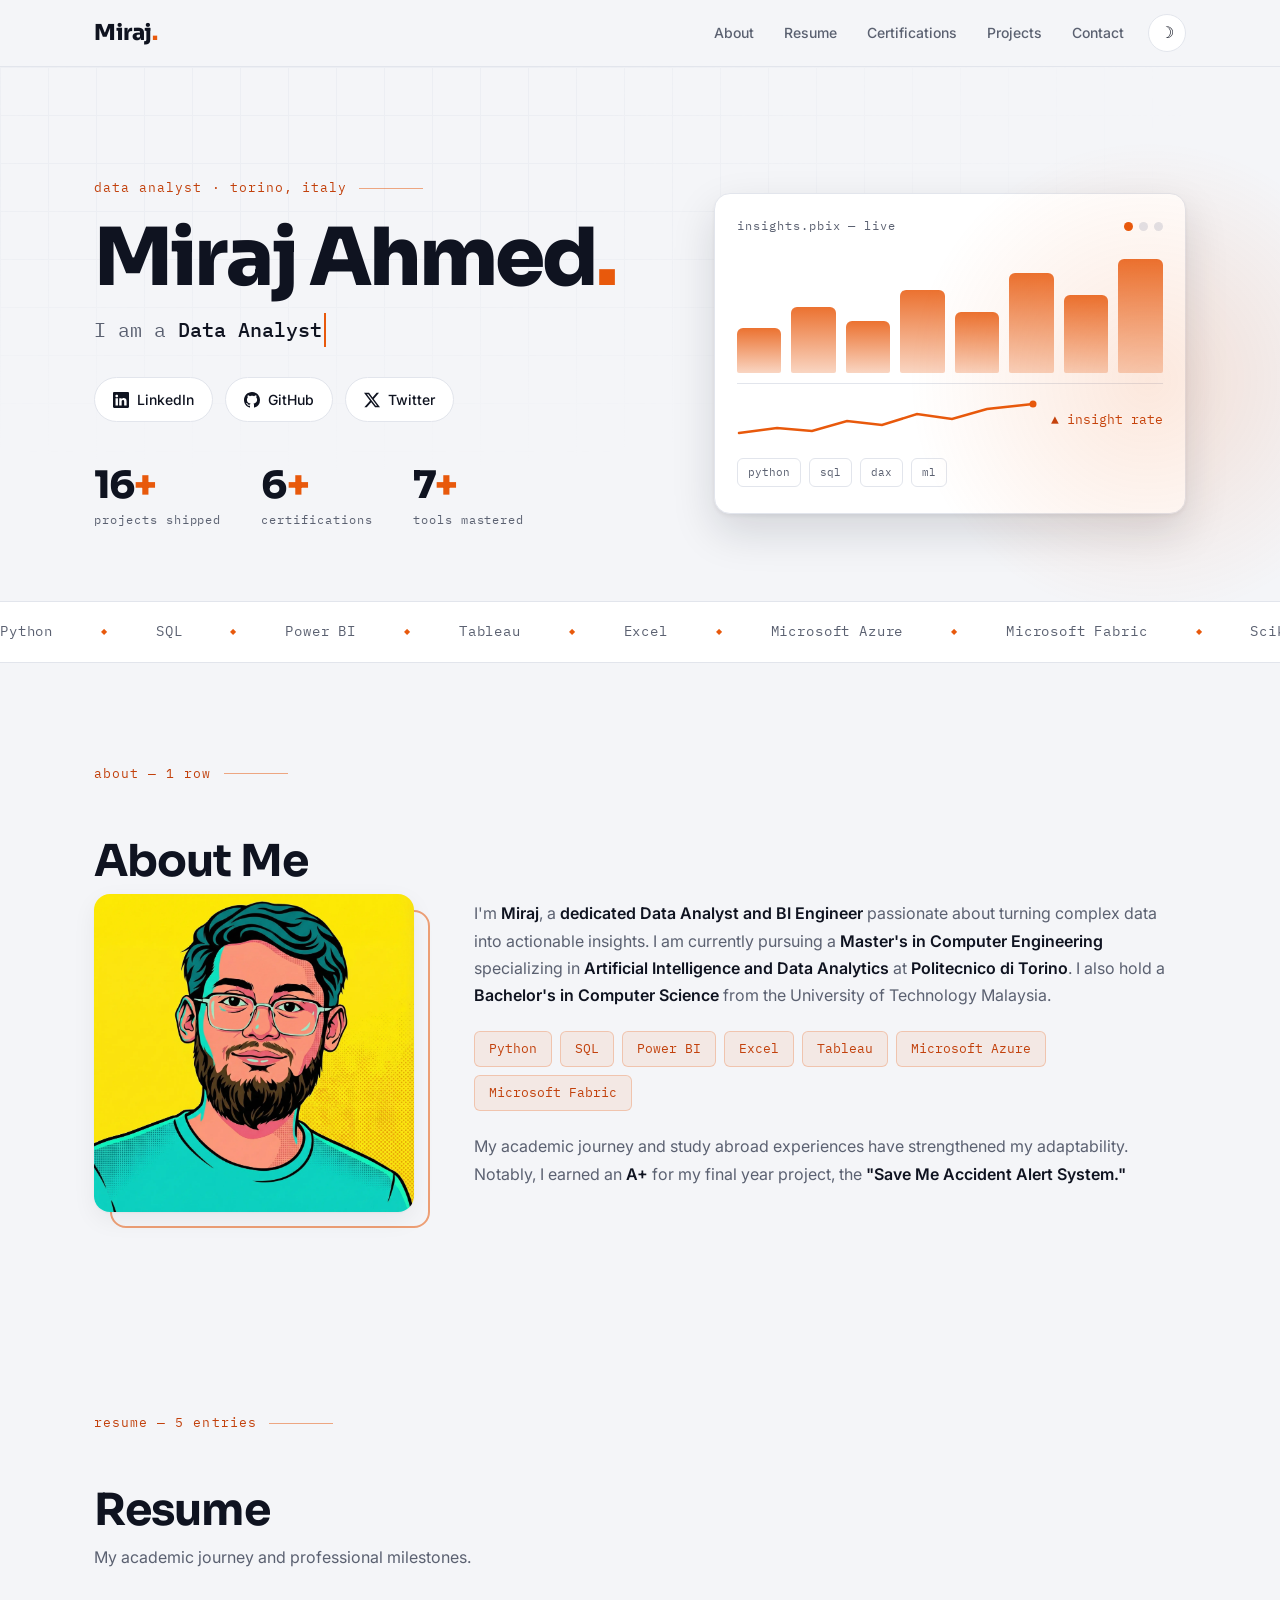
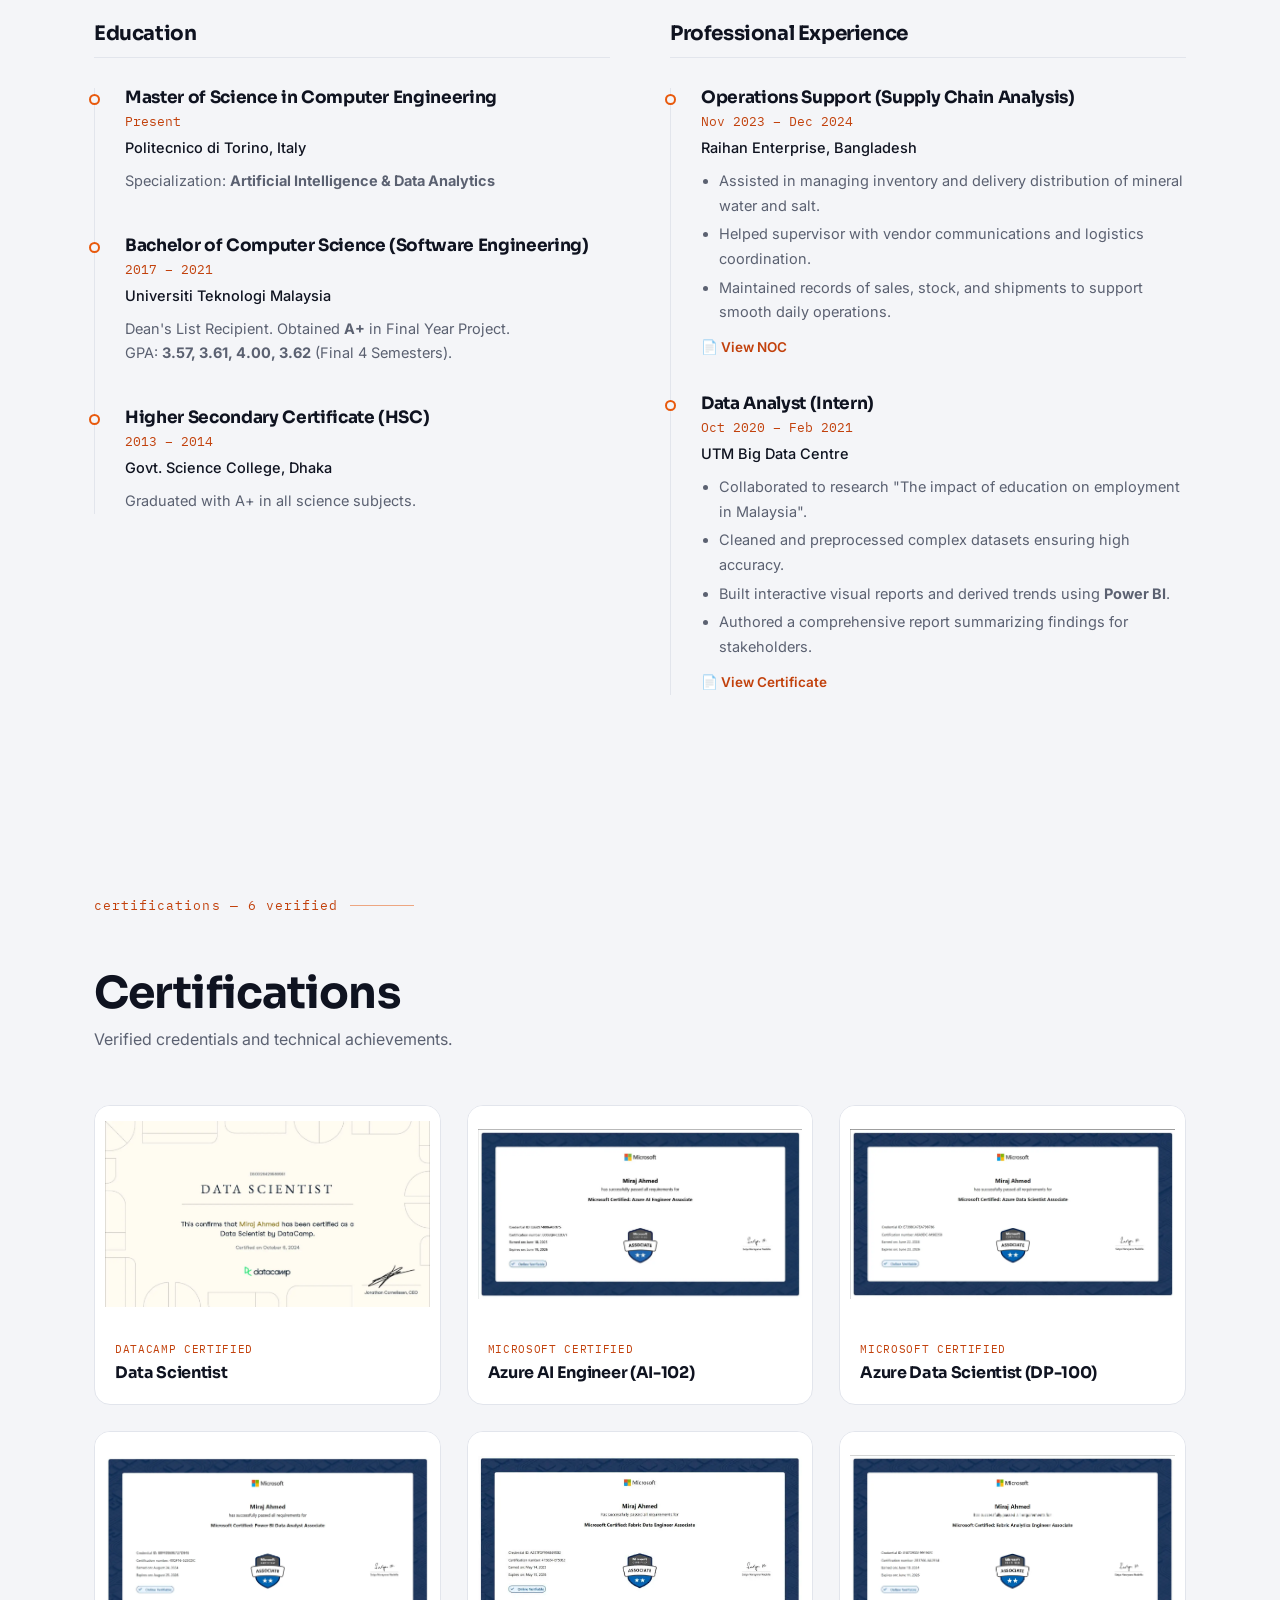
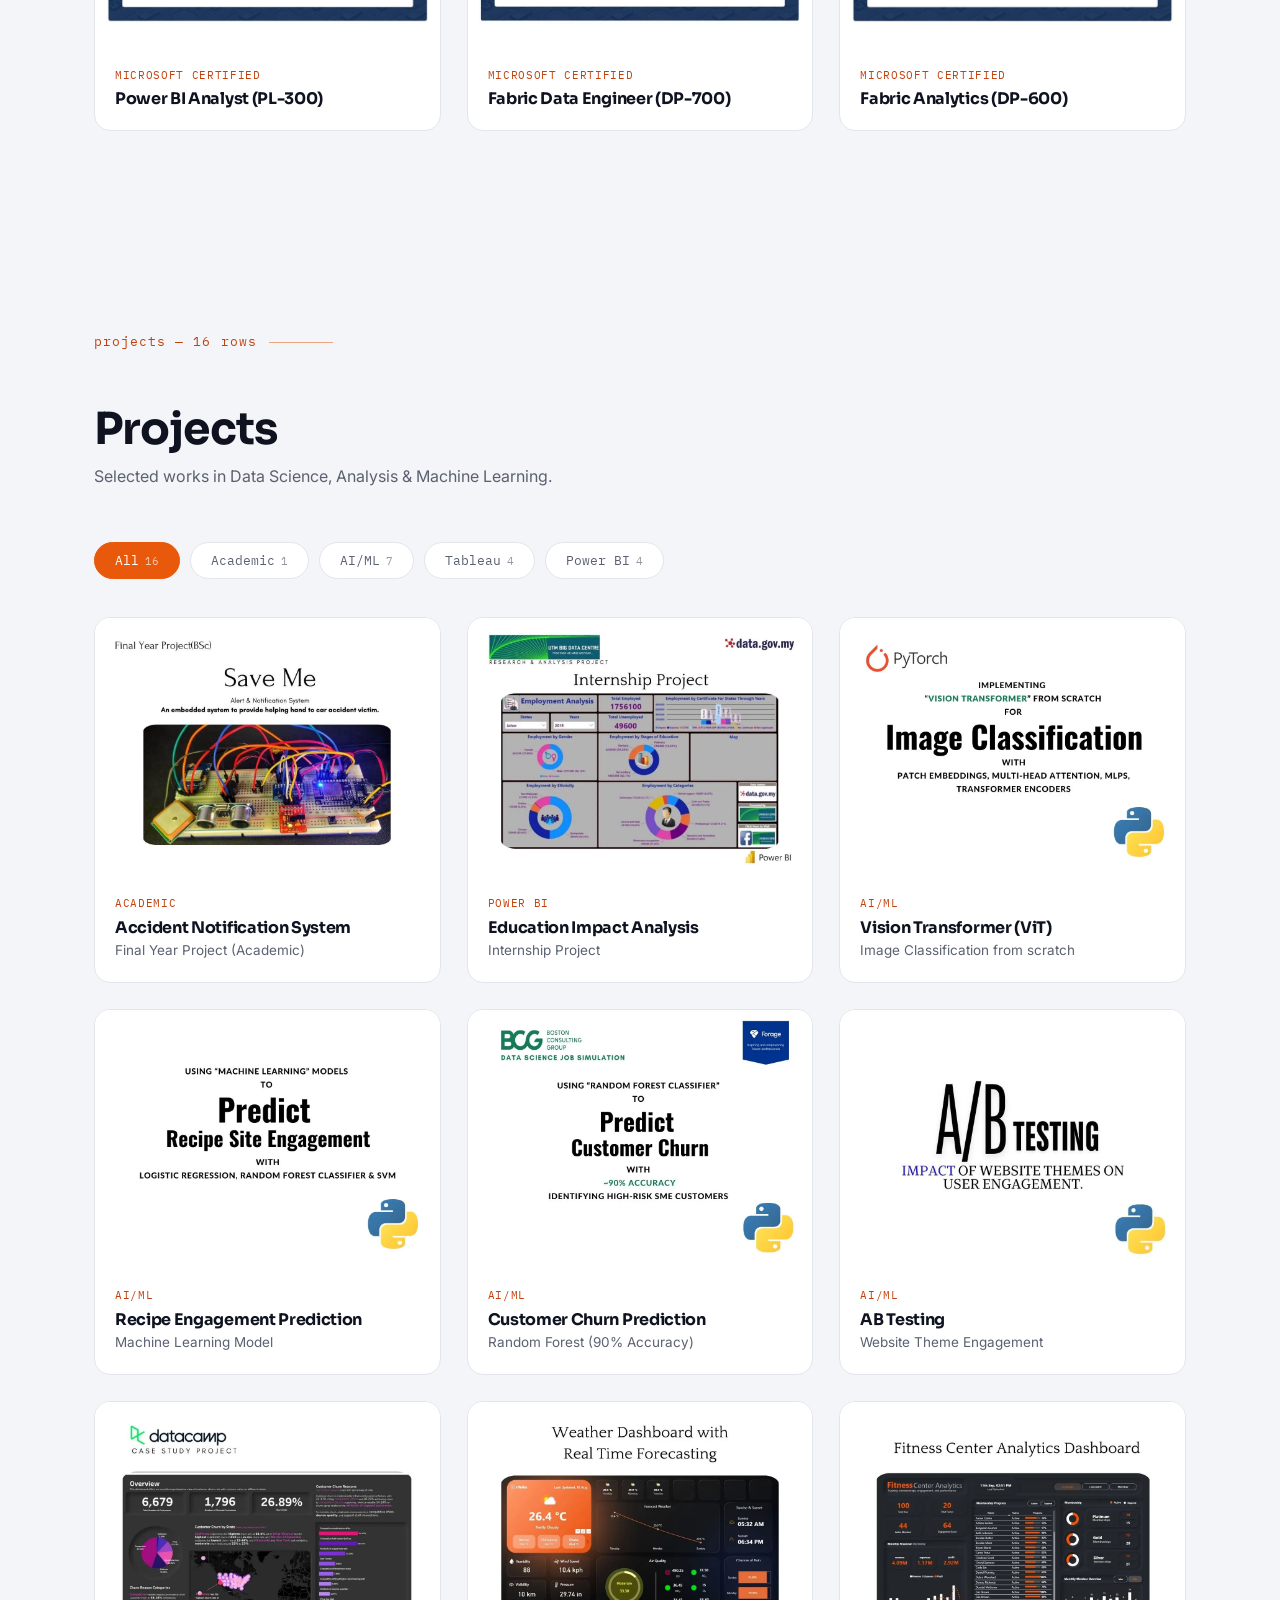
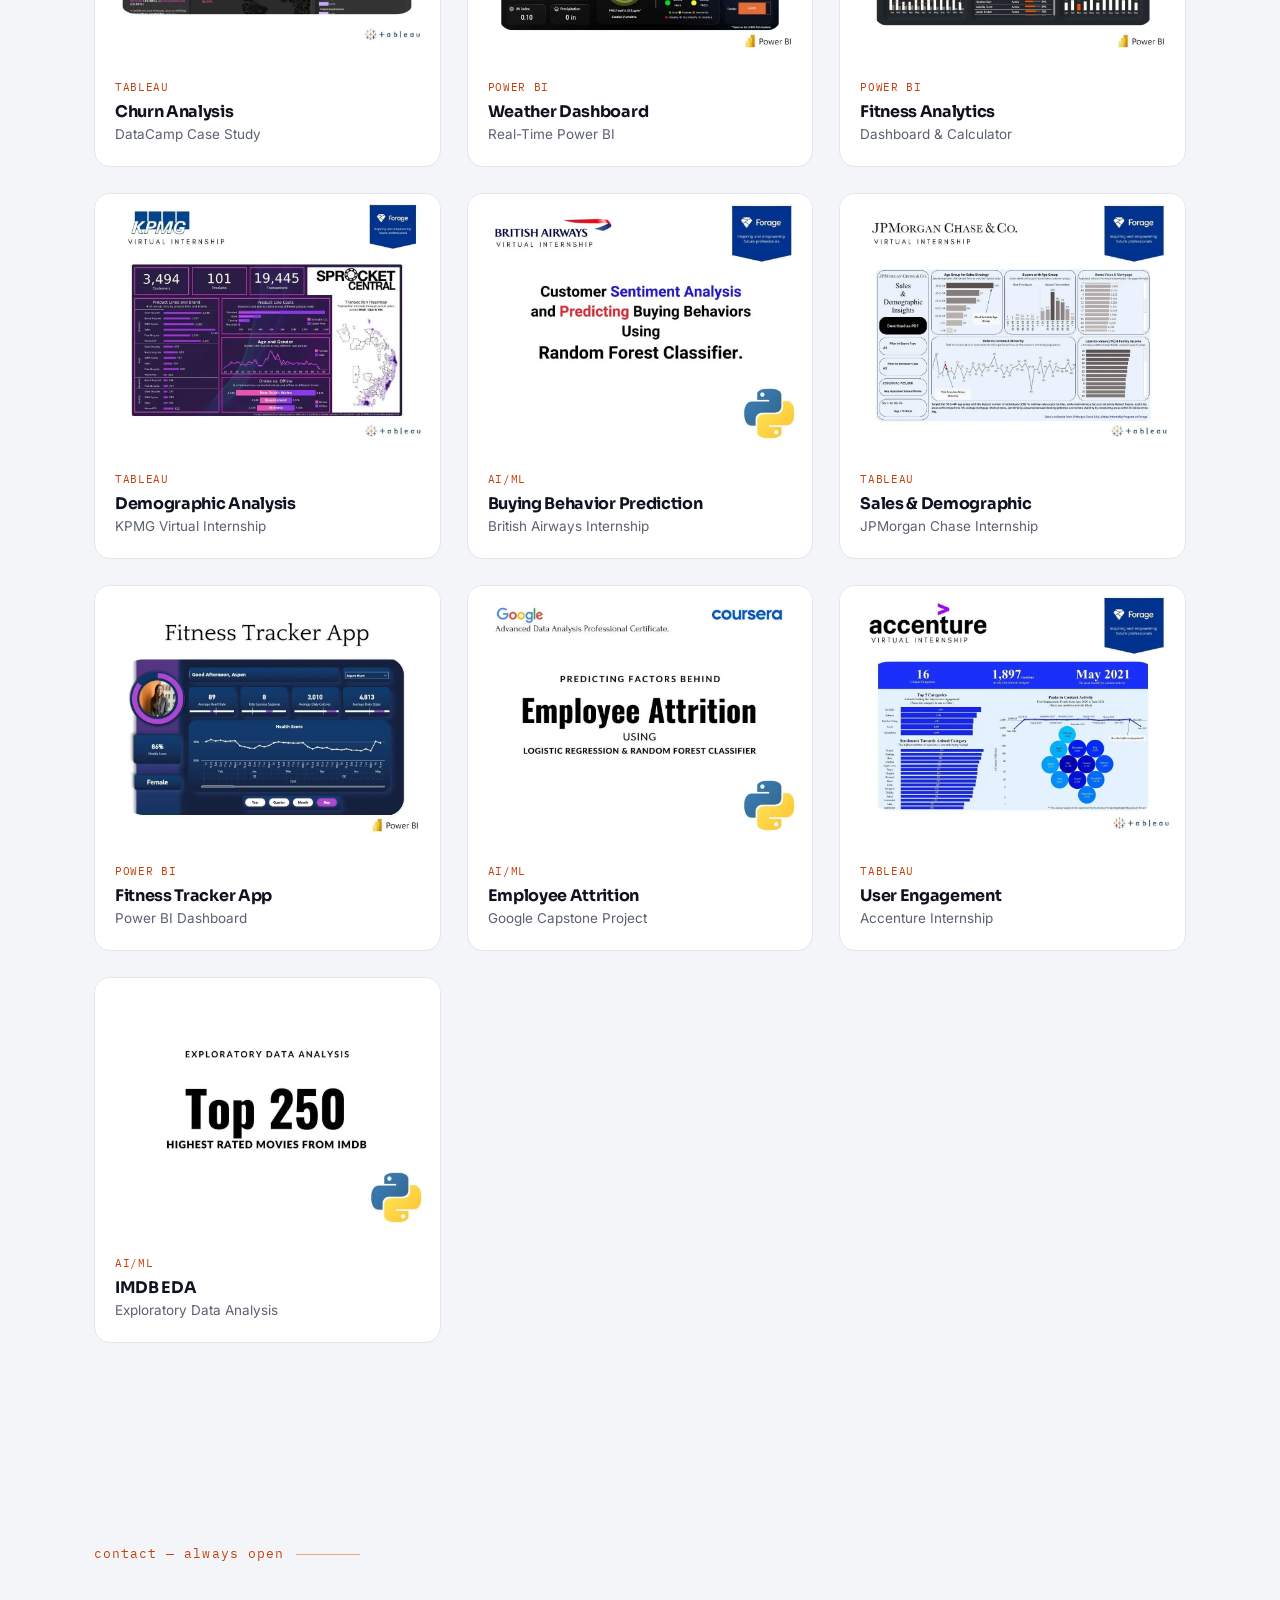
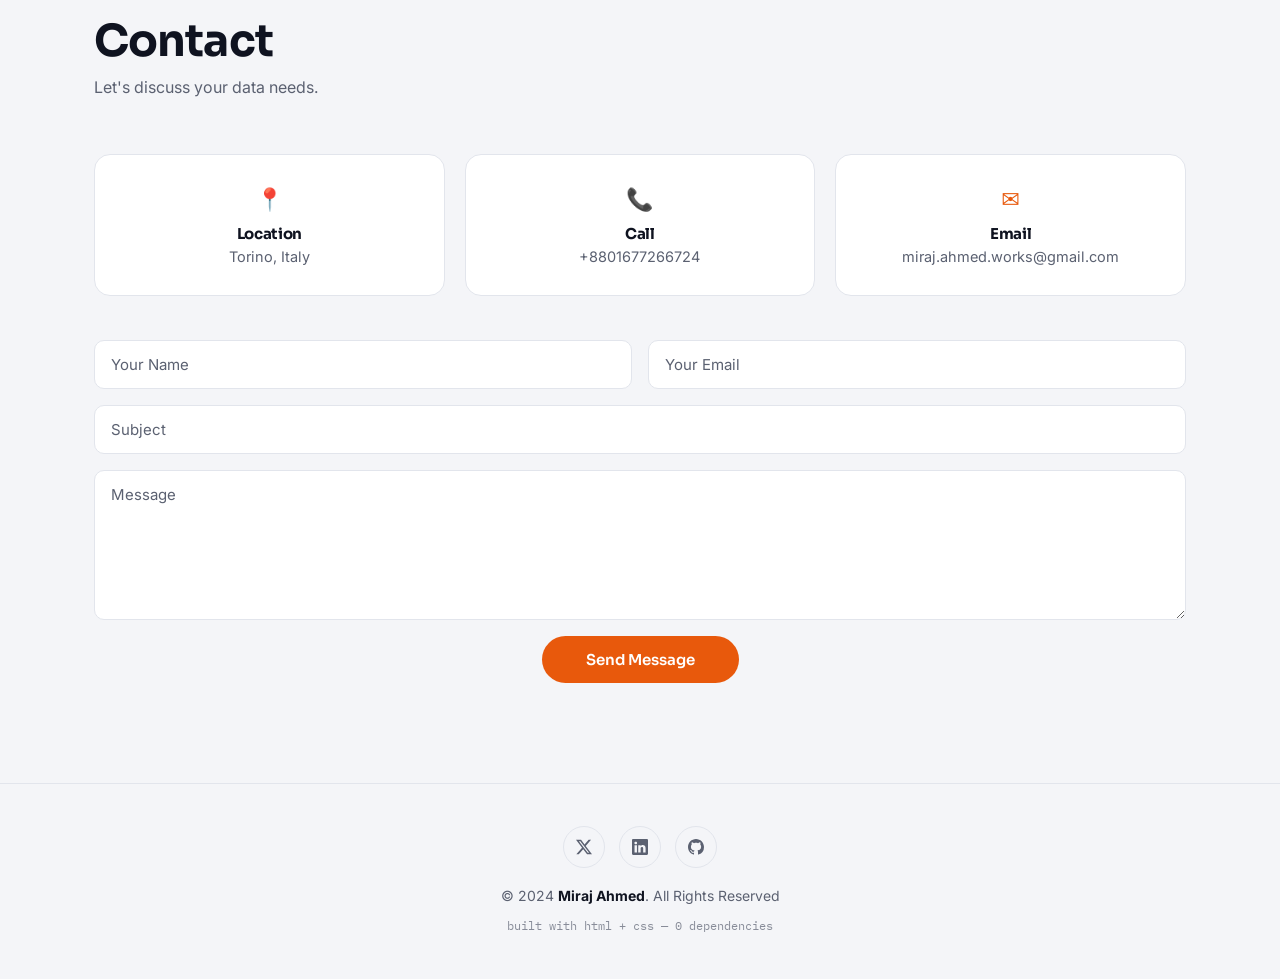
==== commit 68be13fb: "updated" ====
--- a/index.html
+++ b/index.html
@@ -13,598 +13,594 @@
 
   <link rel="preconnect" href="https://fonts.googleapis.com">
   <link rel="preconnect" href="https://fonts.gstatic.com" crossorigin>
-  <link href="https://fonts.googleapis.com/css2?family=Inter:wght@300;400;500;700;800&display=swap" rel="stylesheet">
-
-  <link href="assets/vendor/bootstrap/css/bootstrap.min.css" rel="stylesheet">
-  <link href="assets/vendor/bootstrap-icons/bootstrap-icons.css" rel="stylesheet">
-  <link href="assets/vendor/aos/aos.css" rel="stylesheet">
-  <link href="assets/vendor/glightbox/css/glightbox.min.css" rel="stylesheet">
-  <link href="assets/vendor/swiper/swiper-bundle.min.css" rel="stylesheet">
-
-  <link href="assets/css/main.css" rel="stylesheet">
+  <link
+    href="https://fonts.googleapis.com/css2?family=Sora:wght@600;700;800&family=Inter:wght@400;500;600&family=IBM+Plex+Mono:wght@400;500&display=swap"
+    rel="stylesheet">
+
+  <link href="assets/css/home.css" rel="stylesheet">
+
+  <!-- Set theme before paint to avoid flash. Same localStorage key as the project pages. -->
+  <script>
+    (function () {
+      var t = localStorage.getItem("theme") ||
+        (window.matchMedia("(prefers-color-scheme: dark)").matches ? "dark" : "light");
+      document.documentElement.setAttribute("data-theme", t);
+    })();
+  </script>
 </head>
 
-<body class="index-page">
-
-  <header id="header" class="header d-flex align-items-center sticky-top">
-    <div class="container-fluid container-xl position-relative d-flex align-items-center justify-content-between">
-
-      <a href="index.html" class="logo d-flex align-items-center">
-        <h1 class="sitename">Miraj.</h1>
-      </a>
-
-      <nav id="navmenu" class="navmenu">
-
-        <div class="theme-switch-wrapper">
-          <label class="theme-switch" for="checkbox" title="Toggle Dark Mode">
-            <input type="checkbox" id="checkbox" />
-            <div class="slider round">
-              <i class="bi bi-sun-fill sun-icon"></i>
-              <i class="bi bi-moon-fill moon-icon"></i>
-            </div>
-          </label>
-        </div>
-
+<body>
+
+  <header class="site-header">
+    <div class="wrap">
+      <a href="index.html" class="logo">Miraj<span>.</span></a>
+
+      <nav class="nav" aria-label="Main navigation">
+        <a href="#about">About</a>
+        <a href="#resume">Resume</a>
+        <a href="#certifications">Certifications</a>
+        <a href="#portfolio">Projects</a>
+        <a href="#contact">Contact</a>
+        <button class="theme-toggle" id="themeToggle" title="Toggle dark mode" aria-label="Toggle dark mode">
+          <span class="icon-moon">&#9789;</span>
+          <span class="icon-sun">&#9728;</span>
+        </button>
       </nav>
-
     </div>
   </header>
 
-  <main class="main">
-
-    <section id="hero" class="hero section">
-
-      <div class="hero-bg-elements">
-        <i class="bi bi-code-slash float-item" style="top: 15%; left: 10%; animation-delay: 0s;"></i>
-        <i class="bi bi-database float-item" style="top: 20%; right: 15%; animation-delay: 1s;"></i>
-        <i class="bi bi-graph-up-arrow float-item" style="top: 70%; left: 15%; animation-delay: 2s;"></i>
-        <i class="bi bi-pie-chart float-item" style="top: 65%; right: 10%; animation-delay: 3s;"></i>
-        <i class="bi bi-cpu float-item" style="top: 40%; left: 80%; animation-delay: 4s;"></i>
-      </div>
-
-      <div class="container d-flex flex-column align-items-center justify-content-center text-center" data-aos="fade-up"
-        data-aos-delay="100">
-        <div class="hero-content">
-
-          <p class="pre-title">Hello, I'm</p>
-
-          <h1 class="gradient-text">Miraj Ahmed</h1>
-
-          <h2>I am a <span class="typed"
-              data-typed-items="Data Analyst, BI Engineer, Storyteller with Data"></span><span
-              class="typed-cursor typed-cursor--blink" aria-hidden="true">|</span></h2>
-
-          <div class="additional-links mt-4">
-            <a href="https://www.linkedin.com/in/mirajsym/" target='_blank' class="btn-custom"><i
-                class="bi bi-linkedin me-2"></i> LinkedIn</a>
-            <a href="https://github.com/mirajSYM02" target="_blank" class="btn-custom"><i class="bi bi-github me-2"></i>
-              GitHub</a>
-            <a href="https://twitter.com/symanto_" target="_blank" class="btn-custom"><i
-                class="bi bi-twitter-x me-2"></i> Twitter</a>
-          </div>
-
-        </div>
+  <main>
+
+    <!-- ============ HERO ============ -->
+    <section class="hero" id="top">
+      <div class="wrap">
+
+        <div class="hero-copy">
+          <p class="data-label">data analyst &middot; torino, italy</p>
+
+          <h1>Miraj Ahmed<span class="dot">.</span></h1>
+
+          <p class="role">I am a <span class="typed" id="typed"
+              data-typed-items="Data Analyst,BI Engineer,Storyteller with Data"></span><span
+              class="cursor">&nbsp;</span></p>
+
+          <div class="hero-links">
+            <a href="https://www.linkedin.com/in/mirajsym/" target="_blank" rel="noopener" class="chip">
+              <svg viewBox="0 0 16 16"><path d="M0 1.146C0 .513.526 0 1.175 0h13.65C15.474 0 16 .513 16 1.146v13.708c0 .633-.526 1.146-1.175 1.146H1.175C.526 16 0 15.487 0 14.854zm4.943 12.248V6.169H2.542v7.225zm-1.2-8.212c.837 0 1.358-.554 1.358-1.248-.015-.709-.52-1.248-1.342-1.248S2.4 3.226 2.4 3.934c0 .694.521 1.248 1.327 1.248zm4.908 8.212V9.359c0-.216.016-.432.08-.586.173-.431.568-.878 1.232-.878.869 0 1.216.662 1.216 1.634v3.865h2.401V9.25c0-2.22-1.184-3.252-2.764-3.252-1.274 0-1.845.7-2.165 1.193v.025h-.016l.016-.025V6.169h-2.4c.03.678 0 7.225 0 7.225z"/></svg>
+              LinkedIn
+            </a>
+            <a href="https://github.com/mirajSYM02" target="_blank" rel="noopener" class="chip">
+              <svg viewBox="0 0 16 16"><path d="M8 0C3.58 0 0 3.58 0 8c0 3.54 2.29 6.53 5.47 7.59.4.07.55-.17.55-.38 0-.19-.01-.82-.01-1.49-2.01.37-2.53-.49-2.69-.94-.09-.23-.48-.94-.82-1.13-.28-.15-.68-.52-.01-.53.63-.01 1.08.58 1.23.82.72 1.21 1.87.87 2.33.66.07-.52.28-.87.51-1.07-1.78-.2-3.64-.89-3.64-3.95 0-.87.31-1.59.82-2.15-.08-.2-.36-1.02.08-2.12 0 0 .67-.21 2.2.82.64-.18 1.32-.27 2-.27s1.36.09 2 .27c1.53-1.04 2.2-.82 2.2-.82.44 1.1.16 1.92.08 2.12.51.56.82 1.27.82 2.15 0 3.07-1.87 3.75-3.65 3.95.29.25.54.73.54 1.48 0 1.07-.01 1.93-.01 2.2 0 .21.15.46.55.38A8.01 8.01 0 0 0 16 8c0-4.42-3.58-8-8-8"/></svg>
+              GitHub
+            </a>
+            <a href="https://twitter.com/symanto_" target="_blank" rel="noopener" class="chip">
+              <svg viewBox="0 0 16 16"><path d="M12.6.75h2.454l-5.36 6.142L16 15.25h-4.937l-3.867-5.07-4.425 5.07H.316l5.733-6.57L0 .75h5.063l3.495 4.633L12.601.75Zm-.86 13.028h1.36L4.323 2.145H2.865z"/></svg>
+              Twitter
+            </a>
+          </div>
+
+          <div class="kpis">
+            <div class="kpi">
+              <div class="num"><span data-count="16">0</span><em>+</em></div>
+              <div class="lbl">projects shipped</div>
+            </div>
+            <div class="kpi">
+              <div class="num"><span data-count="6">0</span><em>+</em></div>
+              <div class="lbl">certifications</div>
+            </div>
+            <div class="kpi">
+              <div class="num"><span data-count="7">0</span><em>+</em></div>
+              <div class="lbl">tools mastered</div>
+            </div>
+          </div>
+        </div>
+
+        <!-- Pure-CSS mini dashboard: the signature element -->
+        <div class="hero-panel" aria-hidden="true">
+          <div class="panel-head">
+            <span class="panel-title">insights.pbix &mdash; live</span>
+            <span class="dots"><i></i><i></i><i></i></span>
+          </div>
+
+          <div class="bars">
+            <i style="--h:38%"></i>
+            <i style="--h:56%"></i>
+            <i style="--h:44%"></i>
+            <i style="--h:70%"></i>
+            <i style="--h:52%"></i>
+            <i style="--h:84%"></i>
+            <i style="--h:66%"></i>
+            <i style="--h:96%"></i>
+          </div>
+
+          <div class="panel-spark">
+            <svg viewBox="0 0 300 40">
+              <path d="M2 33 L40 28 L75 31 L110 21 L145 25 L180 14 L215 19 L250 9 L296 4" />
+              <circle cx="296" cy="4" r="3.5" />
+            </svg>
+            <span class="delta">&#9650; insight rate</span>
+          </div>
+
+          <div class="panel-legend">
+            <span>python</span>
+            <span>sql</span>
+            <span>dax</span>
+            <span>ml</span>
+          </div>
+        </div>
+
       </div>
     </section>
 
-    <section id="about" class="about section">
-      <div class="container" data-aos="fade-up">
-        <div class="row align-items-center gy-5">
-          <div class="col-lg-4 d-flex justify-content-center">
-            <div class="image-wrapper">
-              <img src="img/profile-img.webp" class="img-fluid" alt="Profile Image">
-            </div>
-          </div>
-
-          <div class="col-lg-8 content">
-            <div class="text-container">
-              <h3>About Me</h3>
-              <p class="intro">
-                I'm <b>Miraj</b>, a <b>dedicated Data Analyst and BI Engineer</b> passionate about turning complex
-                data into actionable insights. I am currently pursuing a <b>Master's in Computer Engineering</b>
-                specializing in <b>Artificial Intelligence and Data Analytics</b> at <b>Politecnico di Torino</b>.
-                I also hold a <b>Bachelor's in Computer Science</b> from the University of Technology Malaysia.
-              </p>
-
-              <div class="skills-grid">
-                <span class="skill-tag">Python</span>
-                <span class="skill-tag">SQL</span>
-                <span class="skill-tag">Power BI</span>
-                <span class="skill-tag">Excel</span>
-                <span class="skill-tag">Tableau</span>
-                <span class="skill-tag">Microsoft Azure</span>
-                <span class="skill-tag">Microsoft Fabric</span>
-              </div>
-
-              <p class="mt-4">
-                My academic journey and study abroad experiences have strengthened my adaptability. Notably, I earned an
-                <b>A+</b> for my final year project, the <b>"Save Me Accident Alert System."</b>
-              </p>
-            </div>
+    <!-- ============ SKILLS MARQUEE ============ -->
+    <div class="marquee" aria-hidden="true">
+      <div class="marquee-track">
+        <span>Python</span><span>SQL</span><span>Power BI</span><span>Tableau</span><span>Excel</span><span>Microsoft Azure</span><span>Microsoft Fabric</span><span>Scikit-Learn</span><span>Pandas</span><span>DAX</span>
+        <span>Python</span><span>SQL</span><span>Power BI</span><span>Tableau</span><span>Excel</span><span>Microsoft Azure</span><span>Microsoft Fabric</span><span>Scikit-Learn</span><span>Pandas</span><span>DAX</span>
+      </div>
+    </div>
+
+    <!-- ============ ABOUT ============ -->
+    <section id="about">
+      <div class="wrap">
+        <div class="section-title reveal">
+          <p class="data-label">about &mdash; 1 row</p>
+          <h2>About Me</h2>
+        </div>
+
+        <div class="about-grid">
+          <div class="about-photo reveal">
+            <img src="img/profile-img.webp" alt="Portrait of Miraj Ahmed">
+          </div>
+
+          <div class="about-text reveal" data-delay="1">
+            <p>
+              I'm <b>Miraj</b>, a <b>dedicated Data Analyst and BI Engineer</b> passionate about turning complex
+              data into actionable insights. I am currently pursuing a <b>Master's in Computer Engineering</b>
+              specializing in <b>Artificial Intelligence and Data Analytics</b> at <b>Politecnico di Torino</b>.
+              I also hold a <b>Bachelor's in Computer Science</b> from the University of Technology Malaysia.
+            </p>
+
+            <div class="skills">
+              <span class="skill-tag">Python</span>
+              <span class="skill-tag">SQL</span>
+              <span class="skill-tag">Power BI</span>
+              <span class="skill-tag">Excel</span>
+              <span class="skill-tag">Tableau</span>
+              <span class="skill-tag">Microsoft Azure</span>
+              <span class="skill-tag">Microsoft Fabric</span>
+            </div>
+
+            <p>
+              My academic journey and study abroad experiences have strengthened my adaptability. Notably, I earned an
+              <b>A+</b> for my final year project, the <b>"Save Me Accident Alert System."</b>
+            </p>
           </div>
         </div>
       </div>
     </section>
 
-
-
-    <section id="resume" class="resume section">
-
-      <div class="container section-title" data-aos="fade-up">
-        <h2>Resume</h2>
-        <p>My academic journey and professional milestones.</p>
-      </div>
-
-      <div class="container">
-
-        <div class="row">
-
-          <div class="col-lg-6" data-aos="fade-up" data-aos-delay="100">
-            <h3 class="resume-title">Education</h3>
+    <!-- ============ RESUME ============ -->
+    <section id="resume">
+      <div class="wrap">
+        <div class="section-title reveal">
+          <p class="data-label">resume &mdash; 5 entries</p>
+          <h2>Resume</h2>
+          <p>My academic journey and professional milestones.</p>
+        </div>
+
+        <div class="resume-grid">
+
+          <div class="resume-col reveal">
+            <h3>Education</h3>
 
             <div class="resume-item">
               <h4>Master of Science in Computer Engineering</h4>
-              <h5>Present</h5>
-              <p><em>Politecnico di Torino, Italy</em></p>
-              <p>Specialization: <strong>Artificial Intelligence & Data Analytics</strong></p>
+              <span class="when">Present</span>
+              <span class="where">Politecnico di Torino, Italy</span>
+              <p>Specialization: <strong>Artificial Intelligence &amp; Data Analytics</strong></p>
             </div>
 
             <div class="resume-item">
               <h4>Bachelor of Computer Science (Software Engineering)</h4>
-              <h5>2017 - 2021</h5>
-              <p><em>Universiti Teknologi Malaysia</em></p>
-              <p>Dean's List Recipient. Obtained <strong>A+</strong> in Final Year Project.<br> GPA: <strong>3.57,
-                  3.61, 4.00, 3.62</strong> (Final 4 Semesters).</p>
+              <span class="when">2017 &ndash; 2021</span>
+              <span class="where">Universiti Teknologi Malaysia</span>
+              <p>Dean's List Recipient. Obtained <strong>A+</strong> in Final Year Project.<br>
+                GPA: <strong>3.57, 3.61, 4.00, 3.62</strong> (Final 4 Semesters).</p>
             </div>
 
             <div class="resume-item">
               <h4>Higher Secondary Certificate (HSC)</h4>
-              <h5>2013 - 2014</h5>
-              <p><em>Govt. Science College, Dhaka</em></p>
+              <span class="when">2013 &ndash; 2014</span>
+              <span class="where">Govt. Science College, Dhaka</span>
               <p>Graduated with A+ in all science subjects.</p>
             </div>
           </div>
 
-          <div class="col-lg-6" data-aos="fade-up" data-aos-delay="200">
-            <h3 class="resume-title">Professional Experience</h3>
+          <div class="resume-col reveal" data-delay="1">
+            <h3>Professional Experience</h3>
 
             <div class="resume-item">
               <h4>Operations Support (Supply Chain Analysis)</h4>
-              <h5>Nov 2023 - Dec 2024</h5>
-              <p><em>Raihan Enterprise, Bangladesh</em></p>
+              <span class="when">Nov 2023 &ndash; Dec 2024</span>
+              <span class="where">Raihan Enterprise, Bangladesh</span>
               <ul>
                 <li>Assisted in managing inventory and delivery distribution of mineral water and salt.</li>
                 <li>Helped supervisor with vendor communications and logistics coordination.</li>
                 <li>Maintained records of sales, stock, and shipments to support smooth daily operations.</li>
               </ul>
-
-              <p class="mt-2">
-                <a href="img/portfolio/exp.webp"
-                  class="preview-link d-inline-flex align-items-center gap-2 text-decoration-none"
-                  style="font-size: 0.9rem; font-weight: 600;" title="Raihan Enterprise Experience Certificate">
-                  <i class="bi bi-file-earmark-check-fill text-primary"></i> View NOC
-                </a>
-              </p>
-            </div>
+              <a href="img/portfolio/exp.webp" class="doc-link preview-link"
+                title="Raihan Enterprise Experience Certificate">&#128196; View NOC</a>
+            </div>
+
             <div class="resume-item">
               <h4>Data Analyst (Intern)</h4>
-              <h5>Oct 2020 - Feb 2021</h5>
-              <p><em>UTM Big Data Centre</em></p>
+              <span class="when">Oct 2020 &ndash; Feb 2021</span>
+              <span class="where">UTM Big Data Centre</span>
               <ul>
                 <li>Collaborated to research "The impact of education on employment in Malaysia".</li>
                 <li>Cleaned and preprocessed complex datasets ensuring high accuracy.</li>
                 <li>Built interactive visual reports and derived trends using <strong>Power BI</strong>.</li>
                 <li>Authored a comprehensive report summarizing findings for stakeholders.</li>
               </ul>
-              <p class="mt-2">
-                <a href="img/portfolio/internship_certificate.webp"
-                  class="preview-link d-inline-flex align-items-center gap-2 text-decoration-none"
-                  style="font-size: 0.9rem; font-weight: 600;" title="Internship Certificate">
-                  <i class="bi bi-file-earmark-check-fill text-primary"></i> View Certificate
-                </a>
-              </p>
-            </div>
-
-          </div>
-
-
-        </div>
-
-      </div>
-
-      </div>
-
+              <a href="img/portfolio/internship_certificate.webp" class="doc-link preview-link"
+                title="Internship Certificate">&#128196; View Certificate</a>
+            </div>
+          </div>
+
+        </div>
+      </div>
     </section>
 
-
-
-    <section id="certifications" class="portfolio section bg-light">
-      <div class="container section-title" data-aos="fade-up">
-        <h2>Certifications</h2>
-        <p>Verified credentials and technical achievements.</p>
-      </div>
-
-      <div class="container">
-        <div class="row gy-4 isotope-container" data-aos="fade-up" data-aos-delay="200">
-          <div class="col-lg-4 col-md-6 portfolio-item isotope-item">
-            <div class="portfolio-wrap">
-              <img src="img/portfolio/datacamp.webp" class="img-fluid" alt="DataCamp">
-              <div class="portfolio-info">
-                <h4>Data Scientist</h4>
-                <p>DataCamp Certified</p>
-                <a href="img/portfolio/datacamp.webp" title="DataCamp Certificate" class="preview-link"><i
-                    class="bi bi-zoom-in"></i></a>
-              </div>
-            </div>
-          </div>
-
-          <div class="col-lg-4 col-md-6 portfolio-item isotope-item">
-            <div class="portfolio-wrap">
-              <img src="img/portfolio/AI-102.webp" class="img-fluid" alt="AI-102">
-              <div class="portfolio-info">
-                <h4>Azure AI Engineer (AI-102)</h4>
-                <p>Microsoft Certified</p>
-                <a href="img/portfolio/AI-102.webp" title="AI-102" class="preview-link"><i
-                    class="bi bi-zoom-in"></i></a>
-              </div>
-            </div>
-          </div>
-
-          <div class="col-lg-4 col-md-6 portfolio-item isotope-item">
-            <div class="portfolio-wrap">
-              <img src="img/portfolio/DP-100.webp" class="img-fluid" alt="DP-100">
-              <div class="portfolio-info">
-                <h4>Azure Data Scientist (DP-100)</h4>
-                <p>Microsoft Certified</p>
-                <a href="img/portfolio/DP-100.webp" title="DP-100" class="preview-link"><i
-                    class="bi bi-zoom-in"></i></a>
-              </div>
-            </div>
-          </div>
-
-          <div class="col-lg-4 col-md-6 portfolio-item isotope-item">
-            <div class="portfolio-wrap">
-              <img src="img/portfolio/PL-300.webp" class="img-fluid" alt="PL-300">
-              <div class="portfolio-info">
-                <h4>Power BI Analyst (PL-300)</h4>
-                <p>Microsoft Certified</p>
-                <a href="img/portfolio/PL-300.webp" title="PL-300" class="preview-link"><i
-                    class="bi bi-zoom-in"></i></a>
-              </div>
-            </div>
-          </div>
-
-          <div class="col-lg-4 col-md-6 portfolio-item isotope-item">
-            <div class="portfolio-wrap">
-              <img src="img/portfolio/DP-700.webp" class="img-fluid" alt="DP-700">
-              <div class="portfolio-info">
-                <h4>Fabric Data Engineer (DP-700)</h4>
-                <p>Microsoft Certified</p>
-                <a href="img/portfolio/DP-700.webp" title="DP-700" class="preview-link"><i
-                    class="bi bi-zoom-in"></i></a>
-              </div>
-            </div>
-          </div>
-
-          <div class="col-lg-4 col-md-6 portfolio-item isotope-item">
-            <div class="portfolio-wrap">
-              <img src="img/portfolio/DP-600.webp" class="img-fluid" alt="DP-600">
-              <div class="portfolio-info">
-                <h4>Fabric Analytics (DP-600)</h4>
-                <p>Microsoft Certified</p>
-                <a href="img/portfolio/DP-600.webp" title="DP-600" class="preview-link"><i
-                    class="bi bi-zoom-in"></i></a>
-              </div>
-            </div>
-          </div>
+    <!-- ============ CERTIFICATIONS ============ -->
+    <section id="certifications">
+      <div class="wrap">
+        <div class="section-title reveal">
+          <p class="data-label">certifications &mdash; 6 verified</p>
+          <h2>Certifications</h2>
+          <p>Verified credentials and technical achievements.</p>
+        </div>
+
+        <div class="card-grid">
+
+          <div class="card reveal">
+            <a href="img/portfolio/datacamp.webp" class="card-link preview-link" title="DataCamp Certificate"
+              aria-label="View DataCamp certificate"></a>
+            <span class="arrow">&#x2197;</span>
+            <div class="thumb"><img src="img/portfolio/datacamp.webp" alt="DataCamp Data Scientist certificate" loading="lazy"></div>
+            <div class="body">
+              <span class="tag">DataCamp Certified</span>
+              <h4>Data Scientist</h4>
+            </div>
+          </div>
+
+          <div class="card reveal" data-delay="1">
+            <a href="img/portfolio/AI-102.webp" class="card-link preview-link" title="AI-102"
+              aria-label="View AI-102 certificate"></a>
+            <span class="arrow">&#x2197;</span>
+            <div class="thumb"><img src="img/portfolio/AI-102.webp" alt="Azure AI Engineer AI-102 certificate" loading="lazy"></div>
+            <div class="body">
+              <span class="tag">Microsoft Certified</span>
+              <h4>Azure AI Engineer (AI-102)</h4>
+            </div>
+          </div>
+
+          <div class="card reveal" data-delay="2">
+            <a href="img/portfolio/DP-100.webp" class="card-link preview-link" title="DP-100"
+              aria-label="View DP-100 certificate"></a>
+            <span class="arrow">&#x2197;</span>
+            <div class="thumb"><img src="img/portfolio/DP-100.webp" alt="Azure Data Scientist DP-100 certificate" loading="lazy"></div>
+            <div class="body">
+              <span class="tag">Microsoft Certified</span>
+              <h4>Azure Data Scientist (DP-100)</h4>
+            </div>
+          </div>
+
+          <div class="card reveal">
+            <a href="img/portfolio/PL-300.webp" class="card-link preview-link" title="PL-300"
+              aria-label="View PL-300 certificate"></a>
+            <span class="arrow">&#x2197;</span>
+            <div class="thumb"><img src="img/portfolio/PL-300.webp" alt="Power BI Analyst PL-300 certificate" loading="lazy"></div>
+            <div class="body">
+              <span class="tag">Microsoft Certified</span>
+              <h4>Power BI Analyst (PL-300)</h4>
+            </div>
+          </div>
+
+          <div class="card reveal" data-delay="1">
+            <a href="img/portfolio/DP-700.webp" class="card-link preview-link" title="DP-700"
+              aria-label="View DP-700 certificate"></a>
+            <span class="arrow">&#x2197;</span>
+            <div class="thumb"><img src="img/portfolio/DP-700.webp" alt="Fabric Data Engineer DP-700 certificate" loading="lazy"></div>
+            <div class="body">
+              <span class="tag">Microsoft Certified</span>
+              <h4>Fabric Data Engineer (DP-700)</h4>
+            </div>
+          </div>
+
+          <div class="card reveal" data-delay="2">
+            <a href="img/portfolio/DP-600.webp" class="card-link preview-link" title="DP-600"
+              aria-label="View DP-600 certificate"></a>
+            <span class="arrow">&#x2197;</span>
+            <div class="thumb"><img src="img/portfolio/DP-600.webp" alt="Fabric Analytics DP-600 certificate" loading="lazy"></div>
+            <div class="body">
+              <span class="tag">Microsoft Certified</span>
+              <h4>Fabric Analytics (DP-600)</h4>
+            </div>
+          </div>
+
         </div>
       </div>
     </section>
 
-    <section id="portfolio" class="portfolio section">
-      <div class="container section-title" data-aos="fade-up">
-        <h2>Projects</h2>
-        <p>Selected works in Data Science, Analysis & Machine Learning.</p>
-      </div>
-
-      <div class="container">
-        <div class="isotope-layout" data-default-filter="*" data-layout="masonry" data-sort="original-order">
-
-          <ul class="portfolio-filters isotope-filters" data-aos="fade-up" data-aos-delay="100">
-            <li data-filter="*" class="filter-active">All</li>
-            <li data-filter=".filter-academic">Academic</li>
-            <li data-filter=".filter-python">AI/ML</li>
-            <li data-filter=".filter-tableau">Tableau</li>
-            <li data-filter=".filter-powerbi">PowerBI</li>
-          </ul>
-
-          <div class="row gy-4 isotope-container" data-aos="fade-up" data-aos-delay="200">
-
-            <div class="col-lg-4 col-md-6 portfolio-item isotope-item filter-academic">
-              <div class="portfolio-wrap">
-                <img src="img/portfolio/fyp_cover.webp" class="img-fluid" alt="FYP">
-                <div class="portfolio-info">
-                  <h4>Accident Notification System</h4>
-                  <p>Final Year Project (Academic)</p>
-                  <a href="fyp.html" target="_blank" class="details-link" title="View Case Study"><i
-                      class="bi bi-arrow-up-right"></i></a>
-                </div>
-              </div>
-            </div>
-
-            <div class="col-lg-4 col-md-6 portfolio-item isotope-item filter-powerbi">
-              <div class="portfolio-wrap">
-                <img src="img/portfolio/internship_cover.webp" class="img-fluid" alt="Internship">
-                <div class="portfolio-info">
-                  <h4>Education Impact Analysis</h4>
-                  <p>Internship Project</p>
-                  <a href="internship.html" target="_blank" class="details-link"><i
-                      class="bi bi-arrow-up-right"></i></a>
-                </div>
-              </div>
-            </div>
-
-            <div class="col-lg-4 col-md-6 portfolio-item isotope-item filter-python">
-              <div class="portfolio-wrap">
-                <img src="img/portfolio/vit_project.webp" class="img-fluid" alt="ViT">
-                <div class="portfolio-info">
-                  <h4>Vision Transformer (ViT)</h4>
-                  <p>Image Classification from scratch</p>
-                  <a href="https://colab.research.google.com/drive/1LJVhKhEURppX0q6lu1ScFajFdnImXv4M?usp=sharing"
-                    target="_blank" class="details-link"><i class="bi bi-arrow-up-right"></i></a>
-                </div>
-              </div>
-            </div>
-
-            <div class="col-lg-4 col-md-6 portfolio-item isotope-item filter-python">
-              <div class="portfolio-wrap">
-                <img src="img/portfolio/recipe_site.webp" class="img-fluid" alt="Recipe">
-                <div class="portfolio-info">
-                  <h4>Recipe Engagement Prediction</h4>
-                  <p>Machine Learning Model</p>
-                  <a href="https://www.datacamp.com/datalab/w/d299df23-ccb3-4604-b282-6e2dfb450924/edit" target="_blank"
-                    class="details-link"><i class="bi bi-arrow-up-right"></i></a>
-                </div>
-              </div>
-            </div>
-
-            <div class="col-lg-4 col-md-6 portfolio-item isotope-item filter-python">
-              <div class="portfolio-wrap">
-                <img src="img/portfolio/bcg_project.webp" class="img-fluid" alt="BCG">
-                <div class="portfolio-info">
-                  <h4>Customer Churn Prediction</h4>
-                  <p>Random Forest (90% Accuracy)</p>
-                  <a href="bcg_customer_churn.html" target="_blank" class="details-link"><i
-                      class="bi bi-arrow-up-right"></i></a>
-                </div>
-              </div>
-            </div>
-
-            <div class="col-lg-4 col-md-6 portfolio-item isotope-item filter-python">
-              <div class="portfolio-wrap">
-                <img src="img/portfolio/ab_testing_cover.webp" class="img-fluid" alt="AB Test">
-                <div class="portfolio-info">
-                  <h4>AB Testing</h4>
-                  <p>Website Theme Engagement</p>
-                  <a href="ab_testing.html" target="_blank" class="details-link"><i
-                      class="bi bi-arrow-up-right"></i></a>
-                </div>
-              </div>
-            </div>
-
-            <div class="col-lg-4 col-md-6 portfolio-item isotope-item filter-tableau">
-              <div class="portfolio-wrap">
-                <img src="img/portfolio/datacamp_cover.webp" class="img-fluid" alt="DataCamp Case">
-                <div class="portfolio-info">
-                  <h4>Churn Analysis</h4>
-                  <p>DataCamp Case Study</p>
-                  <a href="datacamp.html" target="_blank" class="details-link"><i class="bi bi-arrow-up-right"></i></a>
-                </div>
-              </div>
-            </div>
-
-            <div class="col-lg-4 col-md-6 portfolio-item isotope-item filter-powerbi">
-              <div class="portfolio-wrap">
-                <img src="img/portfolio/weather_dashboard_cover.webp" class="img-fluid" alt="Weather">
-                <div class="portfolio-info">
-                  <h4>Weather Dashboard</h4>
-                  <p>Real-Time Power BI</p>
-                  <a href="weather_dashboard.html" target="_blank" class="details-link"><i
-                      class="bi bi-arrow-up-right"></i></a>
-                </div>
-              </div>
-            </div>
-
-            <div class="col-lg-4 col-md-6 portfolio-item isotope-item filter-powerbi">
-              <div class="portfolio-wrap">
-                <img src="img/portfolio/fitness_dashboard.webp" class="img-fluid" alt="Fitness">
-                <div class="portfolio-info">
-                  <h4>Fitness Analytics</h4>
-                  <p>Dashboard & Calculator</p>
-                  <a href="fitness_dashboard.html" target="_blank" class="details-link"><i
-                      class="bi bi-arrow-up-right"></i></a>
-                </div>
-              </div>
-            </div>
-
-            <div class="col-lg-4 col-md-6 portfolio-item isotope-item filter-tableau">
-              <div class="portfolio-wrap">
-                <img src="img/portfolio/kpmg_cover.webp" class="img-fluid" alt="KPMG">
-                <div class="portfolio-info">
-                  <h4>Demographic Analysis</h4>
-                  <p>KPMG Virtual Internship</p>
-                  <a href="kpmg.html" target="_blank" class="details-link"><i class="bi bi-arrow-up-right"></i></a>
-                </div>
-              </div>
-            </div>
-
-            <div class="col-lg-4 col-md-6 portfolio-item isotope-item filter-python">
-              <div class="portfolio-wrap">
-                <img src="img/portfolio/british_airways_cover.webp" class="img-fluid" alt="BA">
-                <div class="portfolio-info">
-                  <h4>Buying Behavior Prediction</h4>
-                  <p>British Airways Internship</p>
-                  <a href="british_airways.html" target="_blank" class="details-link"><i
-                      class="bi bi-arrow-up-right"></i></a>
-                </div>
-              </div>
-            </div>
-
-            <div class="col-lg-4 col-md-6 portfolio-item isotope-item filter-tableau">
-              <div class="portfolio-wrap">
-                <img src="img/portfolio/jpmorgan_cover.webp" class="img-fluid" alt="JPMorgan">
-                <div class="portfolio-info">
-                  <h4>Sales & Demographic</h4>
-                  <p>JPMorgan Chase Internship</p>
-                  <a href="jpmorgan.html" target="_blank" class="details-link"><i class="bi bi-arrow-up-right"></i></a>
-                </div>
-              </div>
-            </div>
-
-            <div class="col-lg-4 col-md-6 portfolio-item isotope-item filter-powerbi">
-              <div class="portfolio-wrap">
-                <img src="img/portfolio/app_cover.webp" class="img-fluid" alt="Fitness App">
-                <div class="portfolio-info">
-                  <h4>Fitness Tracker App</h4>
-                  <p>Power BI Dashboard</p>
-                  <a href="fitness_tracker.html" target="_blank" class="details-link"><i
-                      class="bi bi-arrow-up-right"></i></a>
-                </div>
-              </div>
-            </div>
-
-            <div class="col-lg-4 col-md-6 portfolio-item isotope-item filter-python">
-              <div class="portfolio-wrap">
-                <img src="img/portfolio/google_cover.webp" class="img-fluid" alt="Google">
-                <div class="portfolio-info">
-                  <h4>Employee Attrition</h4>
-                  <p>Google Capstone Project</p>
-                  <a href="attrition.html" target="_blank" class="details-link"><i class="bi bi-arrow-up-right"></i></a>
-                </div>
-              </div>
-            </div>
-
-            <div class="col-lg-4 col-md-6 portfolio-item isotope-item filter-tableau">
-              <div class="portfolio-wrap">
-                <img src="img/portfolio/accenture_cover.webp" class="img-fluid" alt="Accenture">
-                <div class="portfolio-info">
-                  <h4>User Engagement</h4>
-                  <p>Accenture Internship</p>
-                  <a href="accenture.html" target="_blank" class="details-link"><i class="bi bi-arrow-up-right"></i></a>
-                </div>
-              </div>
-            </div>
-
-            <div class="col-lg-4 col-md-6 portfolio-item isotope-item filter-python">
-              <div class="portfolio-wrap">
-                <img src="img/portfolio/imdb__cover.webp" class="img-fluid" alt="IMDB">
-                <div class="portfolio-info">
-                  <h4>IMDB EDA</h4>
-                  <p>Exploratory Data Analysis</p>
-                  <a href="imdb.html" target="_blank" class="details-link"><i class="bi bi-arrow-up-right"></i></a>
-                </div>
-              </div>
-            </div>
-
-          </div>
+    <!-- ============ PROJECTS ============ -->
+    <section id="portfolio">
+      <div class="wrap">
+        <div class="section-title reveal">
+          <p class="data-label">projects &mdash; 16 rows</p>
+          <h2>Projects</h2>
+          <p>Selected works in Data Science, Analysis &amp; Machine Learning.</p>
+        </div>
+
+        <div class="filters reveal" id="filters" role="group" aria-label="Filter projects">
+          <button class="active" data-filter="all">All</button>
+          <button data-filter="academic">Academic</button>
+          <button data-filter="python">AI/ML</button>
+          <button data-filter="tableau">Tableau</button>
+          <button data-filter="powerbi">Power BI</button>
+        </div>
+
+        <div class="card-grid" id="projectGrid">
+
+          <div class="card project-item reveal" data-cat="academic">
+            <a href="fyp.html" target="_blank" class="card-link" aria-label="Accident Notification System case study"></a>
+            <span class="arrow">&#x2197;</span>
+            <div class="thumb"><img src="img/portfolio/fyp_cover.webp" alt="Accident Notification System" loading="lazy"></div>
+            <div class="body">
+              <span class="tag">Academic</span>
+              <h4>Accident Notification System</h4>
+              <p class="sub">Final Year Project (Academic)</p>
+            </div>
+          </div>
+
+          <div class="card project-item reveal" data-cat="powerbi" data-delay="1">
+            <a href="internship.html" target="_blank" class="card-link" aria-label="Education Impact Analysis case study"></a>
+            <span class="arrow">&#x2197;</span>
+            <div class="thumb"><img src="img/portfolio/internship_cover.webp" alt="Education Impact Analysis" loading="lazy"></div>
+            <div class="body">
+              <span class="tag">Power BI</span>
+              <h4>Education Impact Analysis</h4>
+              <p class="sub">Internship Project</p>
+            </div>
+          </div>
+
+          <div class="card project-item reveal" data-cat="python" data-delay="2">
+            <a href="https://colab.research.google.com/drive/1LJVhKhEURppX0q6lu1ScFajFdnImXv4M?usp=sharing"
+              target="_blank" rel="noopener" class="card-link" aria-label="Vision Transformer notebook"></a>
+            <span class="arrow">&#x2197;</span>
+            <div class="thumb"><img src="img/portfolio/vit_project.webp" alt="Vision Transformer project" loading="lazy"></div>
+            <div class="body">
+              <span class="tag">AI/ML</span>
+              <h4>Vision Transformer (ViT)</h4>
+              <p class="sub">Image Classification from scratch</p>
+            </div>
+          </div>
+
+          <div class="card project-item reveal" data-cat="python">
+            <a href="https://www.datacamp.com/datalab/w/d299df23-ccb3-4604-b282-6e2dfb450924/edit" target="_blank"
+              rel="noopener" class="card-link" aria-label="Recipe Engagement Prediction notebook"></a>
+            <span class="arrow">&#x2197;</span>
+            <div class="thumb"><img src="img/portfolio/recipe_site.webp" alt="Recipe Engagement Prediction" loading="lazy"></div>
+            <div class="body">
+              <span class="tag">AI/ML</span>
+              <h4>Recipe Engagement Prediction</h4>
+              <p class="sub">Machine Learning Model</p>
+            </div>
+          </div>
+
+          <div class="card project-item reveal" data-cat="python" data-delay="1">
+            <a href="bcg_customer_churn.html" target="_blank" class="card-link" aria-label="BCG Customer Churn case study"></a>
+            <span class="arrow">&#x2197;</span>
+            <div class="thumb"><img src="img/portfolio/bcg_project.webp" alt="BCG Customer Churn Prediction" loading="lazy"></div>
+            <div class="body">
+              <span class="tag">AI/ML</span>
+              <h4>Customer Churn Prediction</h4>
+              <p class="sub">Random Forest (90% Accuracy)</p>
+            </div>
+          </div>
+
+          <div class="card project-item reveal" data-cat="python" data-delay="2">
+            <a href="ab_testing.html" target="_blank" class="card-link" aria-label="A/B Testing case study"></a>
+            <span class="arrow">&#x2197;</span>
+            <div class="thumb"><img src="img/portfolio/ab_testing_cover.webp" alt="A/B Testing project" loading="lazy"></div>
+            <div class="body">
+              <span class="tag">AI/ML</span>
+              <h4>AB Testing</h4>
+              <p class="sub">Website Theme Engagement</p>
+            </div>
+          </div>
+
+          <div class="card project-item reveal" data-cat="tableau">
+            <a href="datacamp.html" target="_blank" class="card-link" aria-label="Churn Analysis case study"></a>
+            <span class="arrow">&#x2197;</span>
+            <div class="thumb"><img src="img/portfolio/datacamp_cover.webp" alt="Churn Analysis Tableau case study" loading="lazy"></div>
+            <div class="body">
+              <span class="tag">Tableau</span>
+              <h4>Churn Analysis</h4>
+              <p class="sub">DataCamp Case Study</p>
+            </div>
+          </div>
+
+          <div class="card project-item reveal" data-cat="powerbi" data-delay="1">
+            <a href="weather_dashboard.html" target="_blank" class="card-link" aria-label="Weather Dashboard case study"></a>
+            <span class="arrow">&#x2197;</span>
+            <div class="thumb"><img src="img/portfolio/weather_dashboard_cover.webp" alt="Weather Dashboard" loading="lazy"></div>
+            <div class="body">
+              <span class="tag">Power BI</span>
+              <h4>Weather Dashboard</h4>
+              <p class="sub">Real-Time Power BI</p>
+            </div>
+          </div>
+
+          <div class="card project-item reveal" data-cat="powerbi" data-delay="2">
+            <a href="fitness_dashboard.html" target="_blank" class="card-link" aria-label="Fitness Analytics case study"></a>
+            <span class="arrow">&#x2197;</span>
+            <div class="thumb"><img src="img/portfolio/fitness_dashboard.webp" alt="Fitness Analytics dashboard" loading="lazy"></div>
+            <div class="body">
+              <span class="tag">Power BI</span>
+              <h4>Fitness Analytics</h4>
+              <p class="sub">Dashboard &amp; Calculator</p>
+            </div>
+          </div>
+
+          <div class="card project-item reveal" data-cat="tableau">
+            <a href="kpmg.html" target="_blank" class="card-link" aria-label="KPMG Demographic Analysis case study"></a>
+            <span class="arrow">&#x2197;</span>
+            <div class="thumb"><img src="img/portfolio/kpmg_cover.webp" alt="KPMG Demographic Analysis" loading="lazy"></div>
+            <div class="body">
+              <span class="tag">Tableau</span>
+              <h4>Demographic Analysis</h4>
+              <p class="sub">KPMG Virtual Internship</p>
+            </div>
+          </div>
+
+          <div class="card project-item reveal" data-cat="python" data-delay="1">
+            <a href="british_airways.html" target="_blank" class="card-link" aria-label="British Airways case study"></a>
+            <span class="arrow">&#x2197;</span>
+            <div class="thumb"><img src="img/portfolio/british_airways_cover.webp" alt="British Airways Buying Behavior Prediction" loading="lazy"></div>
+            <div class="body">
+              <span class="tag">AI/ML</span>
+              <h4>Buying Behavior Prediction</h4>
+              <p class="sub">British Airways Internship</p>
+            </div>
+          </div>
+
+          <div class="card project-item reveal" data-cat="tableau" data-delay="2">
+            <a href="jpmorgan.html" target="_blank" class="card-link" aria-label="JPMorgan Chase case study"></a>
+            <span class="arrow">&#x2197;</span>
+            <div class="thumb"><img src="img/portfolio/jpmorgan_cover.webp" alt="JPMorgan Sales and Demographic analysis" loading="lazy"></div>
+            <div class="body">
+              <span class="tag">Tableau</span>
+              <h4>Sales &amp; Demographic</h4>
+              <p class="sub">JPMorgan Chase Internship</p>
+            </div>
+          </div>
+
+          <div class="card project-item reveal" data-cat="powerbi">
+            <a href="fitness_tracker.html" target="_blank" class="card-link" aria-label="Fitness Tracker App case study"></a>
+            <span class="arrow">&#x2197;</span>
+            <div class="thumb"><img src="img/portfolio/app_cover.webp" alt="Fitness Tracker App dashboard" loading="lazy"></div>
+            <div class="body">
+              <span class="tag">Power BI</span>
+              <h4>Fitness Tracker App</h4>
+              <p class="sub">Power BI Dashboard</p>
+            </div>
+          </div>
+
+          <div class="card project-item reveal" data-cat="python" data-delay="1">
+            <a href="attrition.html" target="_blank" class="card-link" aria-label="Employee Attrition case study"></a>
+            <span class="arrow">&#x2197;</span>
+            <div class="thumb"><img src="img/portfolio/google_cover.webp" alt="Employee Attrition prediction" loading="lazy"></div>
+            <div class="body">
+              <span class="tag">AI/ML</span>
+              <h4>Employee Attrition</h4>
+              <p class="sub">Google Capstone Project</p>
+            </div>
+          </div>
+
+          <div class="card project-item reveal" data-cat="tableau" data-delay="2">
+            <a href="accenture.html" target="_blank" class="card-link" aria-label="Accenture User Engagement case study"></a>
+            <span class="arrow">&#x2197;</span>
+            <div class="thumb"><img src="img/portfolio/accenture_cover.webp" alt="Accenture User Engagement analysis" loading="lazy"></div>
+            <div class="body">
+              <span class="tag">Tableau</span>
+              <h4>User Engagement</h4>
+              <p class="sub">Accenture Internship</p>
+            </div>
+          </div>
+
+          <div class="card project-item reveal" data-cat="python">
+            <a href="imdb.html" target="_blank" class="card-link" aria-label="IMDB EDA case study"></a>
+            <span class="arrow">&#x2197;</span>
+            <div class="thumb"><img src="img/portfolio/imdb__cover.webp" alt="IMDB exploratory data analysis" loading="lazy"></div>
+            <div class="body">
+              <span class="tag">AI/ML</span>
+              <h4>IMDB EDA</h4>
+              <p class="sub">Exploratory Data Analysis</p>
+            </div>
+          </div>
+
         </div>
       </div>
     </section>
 
-    <section id="contact" class="contact section">
-      <div class="container section-title" data-aos="fade-up">
-        <h2>Contact</h2>
-        <p>Let's discuss your data needs.</p>
-      </div>
-
-      <div class="container" data-aos="fade-up" data-aos-delay="100">
-        <div class="row gy-4 justify-content-center">
-
-          <div class="col-lg-10">
-            <div class="info-wrap">
-              <div class="row gy-4">
-                <div class="col-md-4 info-item">
-                  <i class="bi bi-geo-alt"></i>
-                  <h3>Location</h3>
-                  <p>Torino, Italy</p>
-                </div>
-                <div class="col-md-4 info-item">
-                  <i class="bi bi-telephone"></i>
-                  <h3>Call</h3>
-                  <p>+8801677266724</p>
-                </div>
-                <div class="col-md-4 info-item">
-                  <i class="bi bi-envelope"></i>
-                  <h3>Email</h3>
-                  <p>miraj.ahmed.works@gmail.com</p>
-                </div>
-              </div>
-            </div>
-          </div>
-
-          <div class="col-lg-10 mt-4">
-            <form class="sample-contact-form">
-              <div class="row gy-4">
-                <div class="col-md-6">
-                  <input type="text" name="name" class="form-control" placeholder="Your Name" required>
-                </div>
-                <div class="col-md-6">
-                  <input type="email" class="form-control" name="email" placeholder="Your Email" required>
-                </div>
-                <div class="col-md-12">
-                  <input type="text" class="form-control" name="subject" placeholder="Subject" required>
-                </div>
-                <div class="col-md-12">
-                  <textarea class="form-control" name="message" rows="6" placeholder="Message" required></textarea>
-                </div>
-                <div class="col-md-12 text-center">
-                  <button type="submit">Send Message</button>
-                </div>
-              </div>
-            </form>
-          </div>
-
-        </div>
+    <!-- ============ CONTACT ============ -->
+    <section id="contact">
+      <div class="wrap">
+        <div class="section-title reveal">
+          <p class="data-label">contact &mdash; always open</p>
+          <h2>Contact</h2>
+          <p>Let's discuss your data needs.</p>
+        </div>
+
+        <div class="contact-info">
+          <div class="info-card reveal">
+            <div class="glyph">&#128205;</div>
+            <h3>Location</h3>
+            <p>Torino, Italy</p>
+          </div>
+          <div class="info-card reveal" data-delay="1">
+            <div class="glyph">&#128222;</div>
+            <h3>Call</h3>
+            <p>+8801677266724</p>
+          </div>
+          <div class="info-card reveal" data-delay="2">
+            <div class="glyph">&#9993;</div>
+            <h3>Email</h3>
+            <p>miraj.ahmed.works@gmail.com</p>
+          </div>
+        </div>
+
+        <form class="contact-form reveal" id="contactForm">
+          <input type="text" name="name" placeholder="Your Name" required>
+          <input type="email" name="email" placeholder="Your Email" required>
+          <input type="text" name="subject" class="full" placeholder="Subject" required>
+          <textarea name="message" class="full" rows="6" placeholder="Message" required></textarea>
+          <button type="submit">Send Message</button>
+        </form>
       </div>
     </section>
 
   </main>
 
-  <footer id="footer" class="footer">
-    <div class="container text-center">
-      <div class="social-links d-flex justify-content-center mb-3">
-        <a href="https://twitter.com/symanto_"><i class="bi bi-twitter-x"></i></a>
-        <a href="https://www.linkedin.com/in/mirajsym/"><i class="bi bi-linkedin"></i></a>
-        <a href="https://github.com/mirajSYM02"><i class="bi bi-github"></i></a>
-      </div>
-      <div class="copyright">
-        <p>&copy; 2024 <strong>Miraj Ahmed</strong>. All Rights Reserved</p>
-      </div>
+  <footer class="site-footer">
+    <div class="wrap">
+      <div class="socials">
+        <a href="https://twitter.com/symanto_" aria-label="Twitter">
+          <svg viewBox="0 0 16 16"><path d="M12.6.75h2.454l-5.36 6.142L16 15.25h-4.937l-3.867-5.07-4.425 5.07H.316l5.733-6.57L0 .75h5.063l3.495 4.633L12.601.75Zm-.86 13.028h1.36L4.323 2.145H2.865z"/></svg>
+        </a>
+        <a href="https://www.linkedin.com/in/mirajsym/" aria-label="LinkedIn">
+          <svg viewBox="0 0 16 16"><path d="M0 1.146C0 .513.526 0 1.175 0h13.65C15.474 0 16 .513 16 1.146v13.708c0 .633-.526 1.146-1.175 1.146H1.175C.526 16 0 15.487 0 14.854zm4.943 12.248V6.169H2.542v7.225zm-1.2-8.212c.837 0 1.358-.554 1.358-1.248-.015-.709-.52-1.248-1.342-1.248S2.4 3.226 2.4 3.934c0 .694.521 1.248 1.327 1.248zm4.908 8.212V9.359c0-.216.016-.432.08-.586.173-.431.568-.878 1.232-.878.869 0 1.216.662 1.216 1.634v3.865h2.401V9.25c0-2.22-1.184-3.252-2.764-3.252-1.274 0-1.845.7-2.165 1.193v.025h-.016l.016-.025V6.169h-2.4c.03.678 0 7.225 0 7.225z"/></svg>
+        </a>
+        <a href="https://github.com/mirajSYM02" aria-label="GitHub">
+          <svg viewBox="0 0 16 16"><path d="M8 0C3.58 0 0 3.58 0 8c0 3.54 2.29 6.53 5.47 7.59.4.07.55-.17.55-.38 0-.19-.01-.82-.01-1.49-2.01.37-2.53-.49-2.69-.94-.09-.23-.48-.94-.82-1.13-.28-.15-.68-.52-.01-.53.63-.01 1.08.58 1.23.82.72 1.21 1.87.87 2.33.66.07-.52.28-.87.51-1.07-1.78-.2-3.64-.89-3.64-3.95 0-.87.31-1.59.82-2.15-.08-.2-.36-1.02.08-2.12 0 0 .67-.21 2.2.82.64-.18 1.32-.27 2-.27s1.36.09 2 .27c1.53-1.04 2.2-.82 2.2-.82.44 1.1.16 1.92.08 2.12.51.56.82 1.27.82 2.15 0 3.07-1.87 3.75-3.65 3.95.29.25.54.73.54 1.48 0 1.07-.01 1.93-.01 2.2 0 .21.15.46.55.38A8.01 8.01 0 0 0 16 8c0-4.42-3.58-8-8-8"/></svg>
+        </a>
+      </div>
+      <p>&copy; 2024 <strong>Miraj Ahmed</strong>. All Rights Reserved</p>
+      <p class="mono-sign">built with html + css &mdash; 0 dependencies</p>
     </div>
   </footer>
 
-  <a href="#" id="scroll-top" class="scroll-top d-flex align-items-center justify-content-center"><i
-      class="bi bi-arrow-up-short"></i></a>
-  <div id="preloader"></div>
-
-  <div id="myImageModal" class="image-modal">
-    <span class="modal-close">&times;</span>
-    <img class="modal-content" id="img01">
-    <div id="caption"></div>
+  <a href="#top" class="scroll-top" id="scrollTop" aria-label="Scroll to top">&uarr;</a>
+
+  <div id="imageModal" class="image-modal" role="dialog" aria-modal="true" aria-label="Image preview">
+    <button class="close" aria-label="Close preview">&times;</button>
+    <img id="modalImg" alt="">
+    <div class="caption" id="modalCaption"></div>
   </div>
 
-  <script src="assets/vendor/bootstrap/js/bootstrap.bundle.min.js"></script>
-  <script src="assets/vendor/aos/aos.js"></script>
-  <script src="assets/vendor/typed.js/typed.umd.js"></script>
-  <script src="assets/vendor/waypoints/noframework.waypoints.js"></script>
-  <script src="assets/vendor/purecounter/purecounter_vanilla.js"></script>
-  <script src="assets/vendor/glightbox/js/glightbox.min.js"></script>
-  <script src="assets/vendor/imagesloaded/imagesloaded.pkgd.min.js"></script>
-  <script src="assets/vendor/isotope-layout/isotope.pkgd.min.js"></script>
-  <script src="assets/vendor/swiper/swiper-bundle.min.js"></script>
-
-  <script src="assets/js/main.js"></script>
+  <script src="assets/js/site.js"></script>
 
 </body>
 
-</html>+</html>
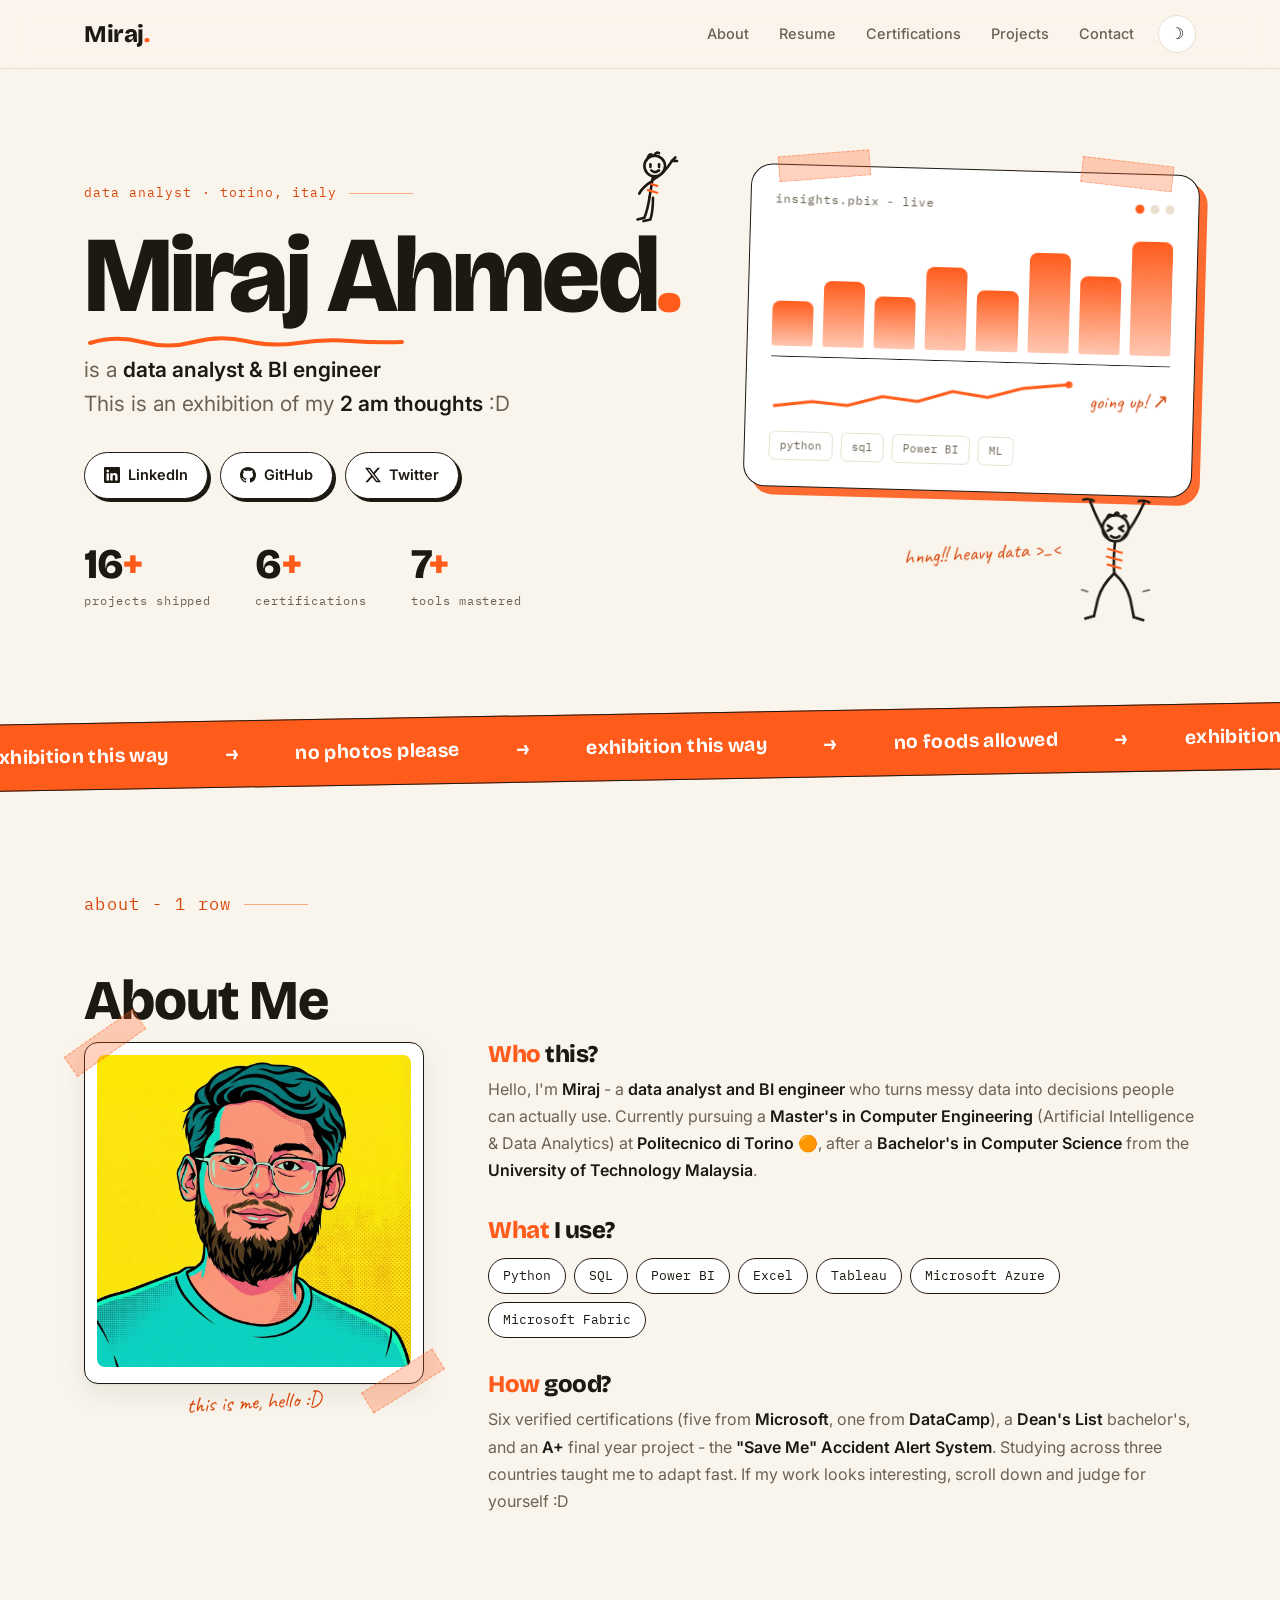
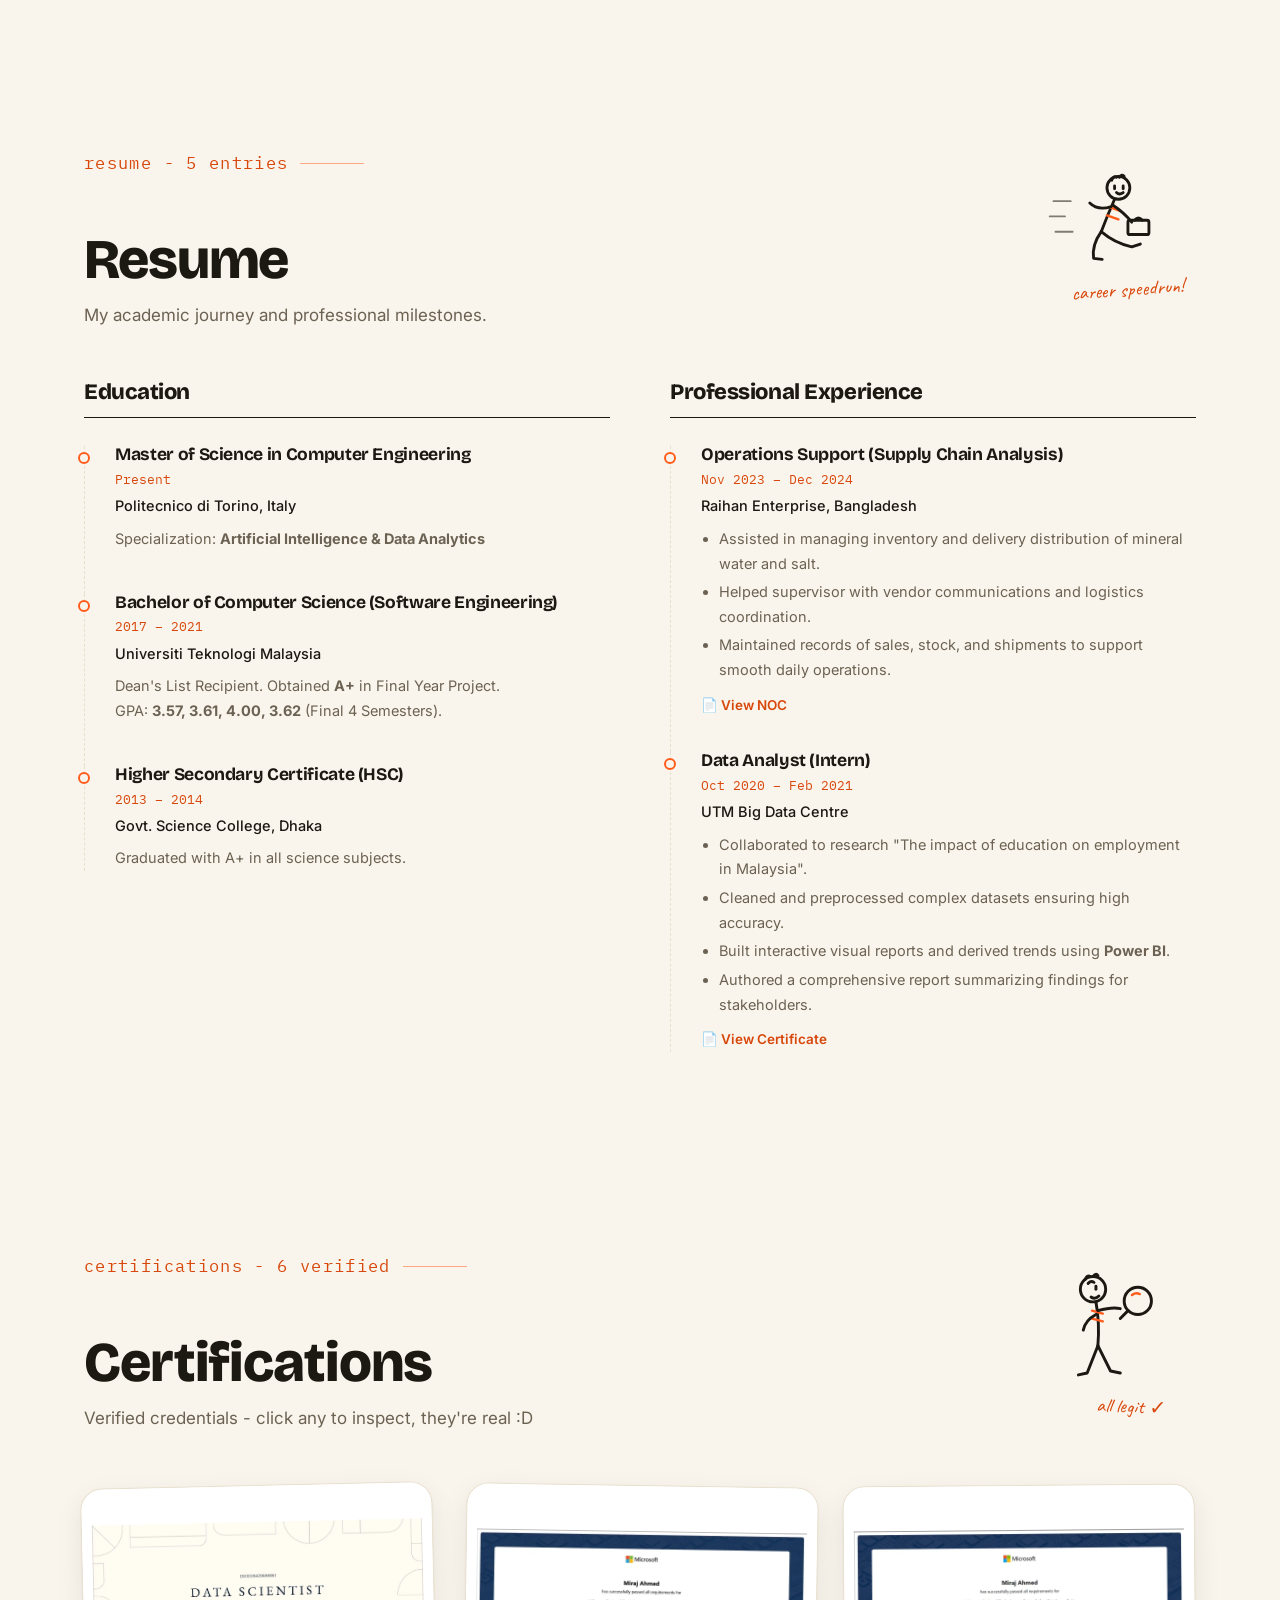
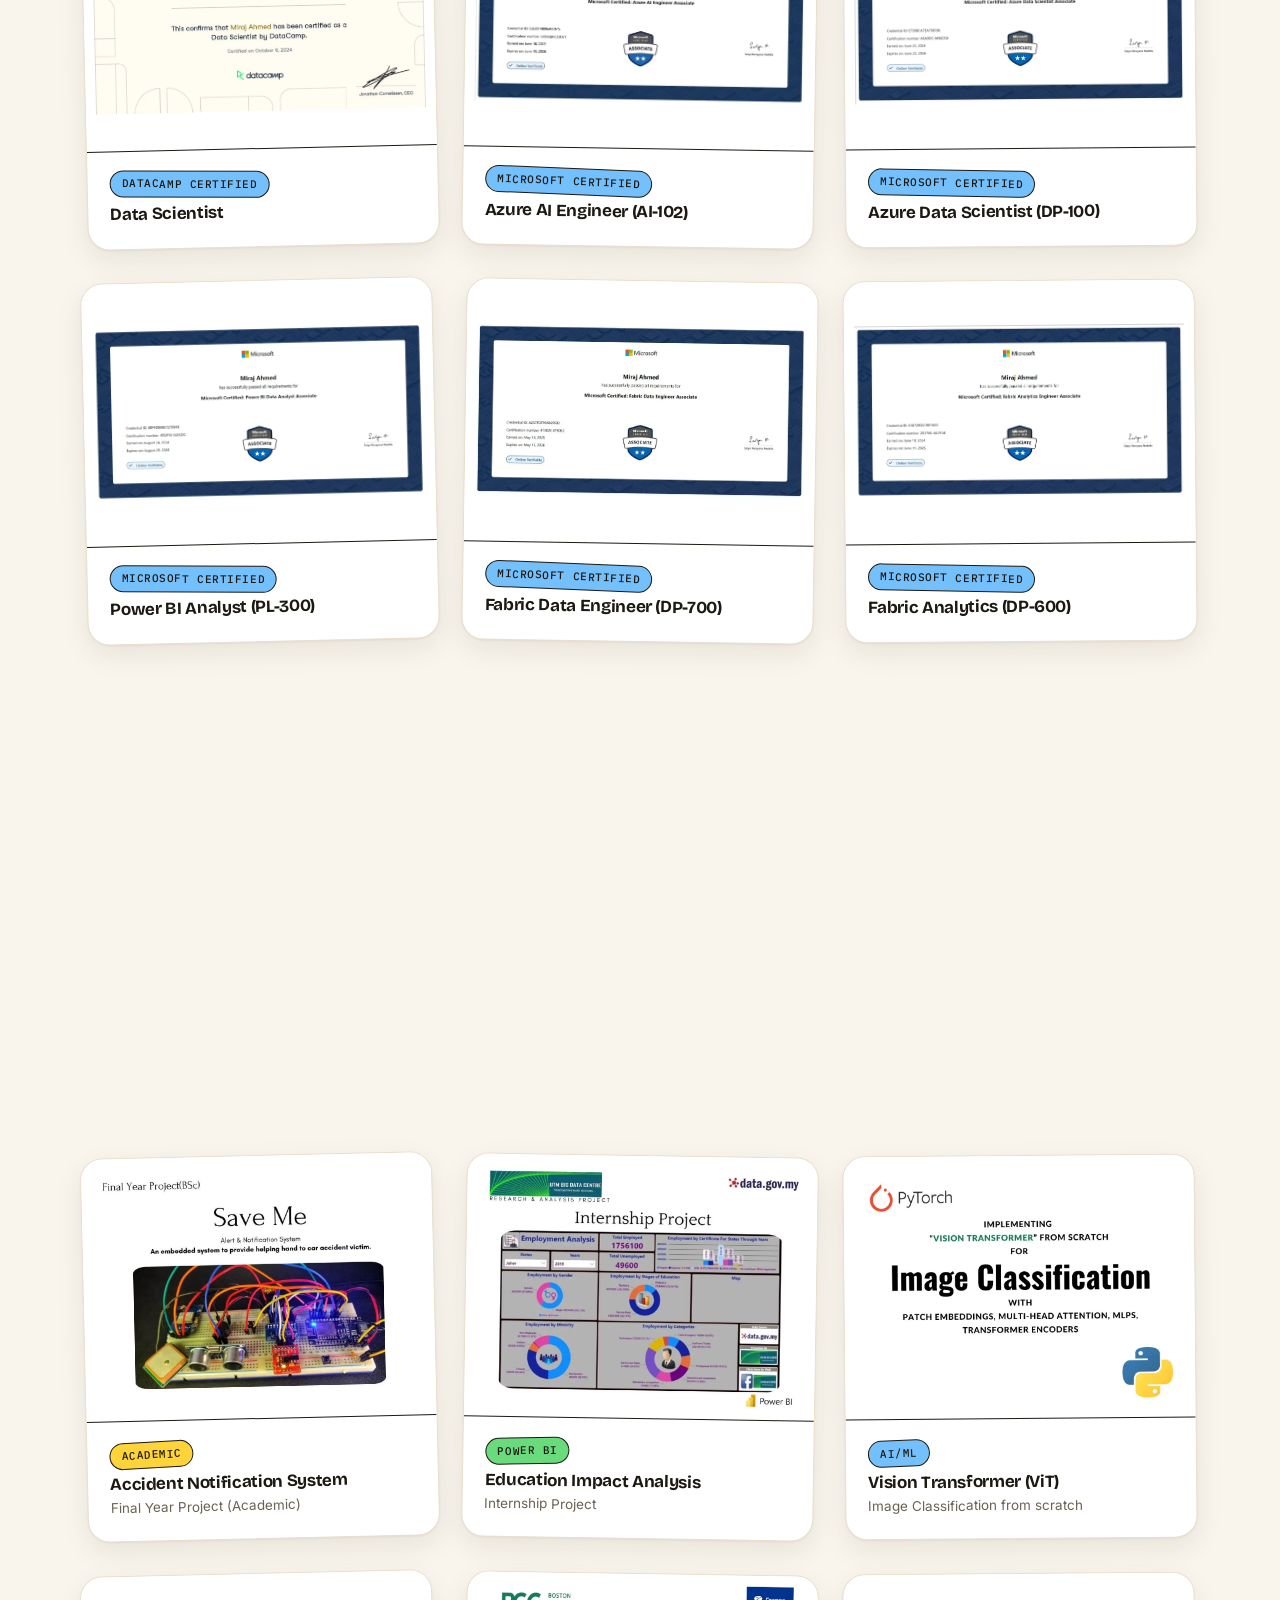
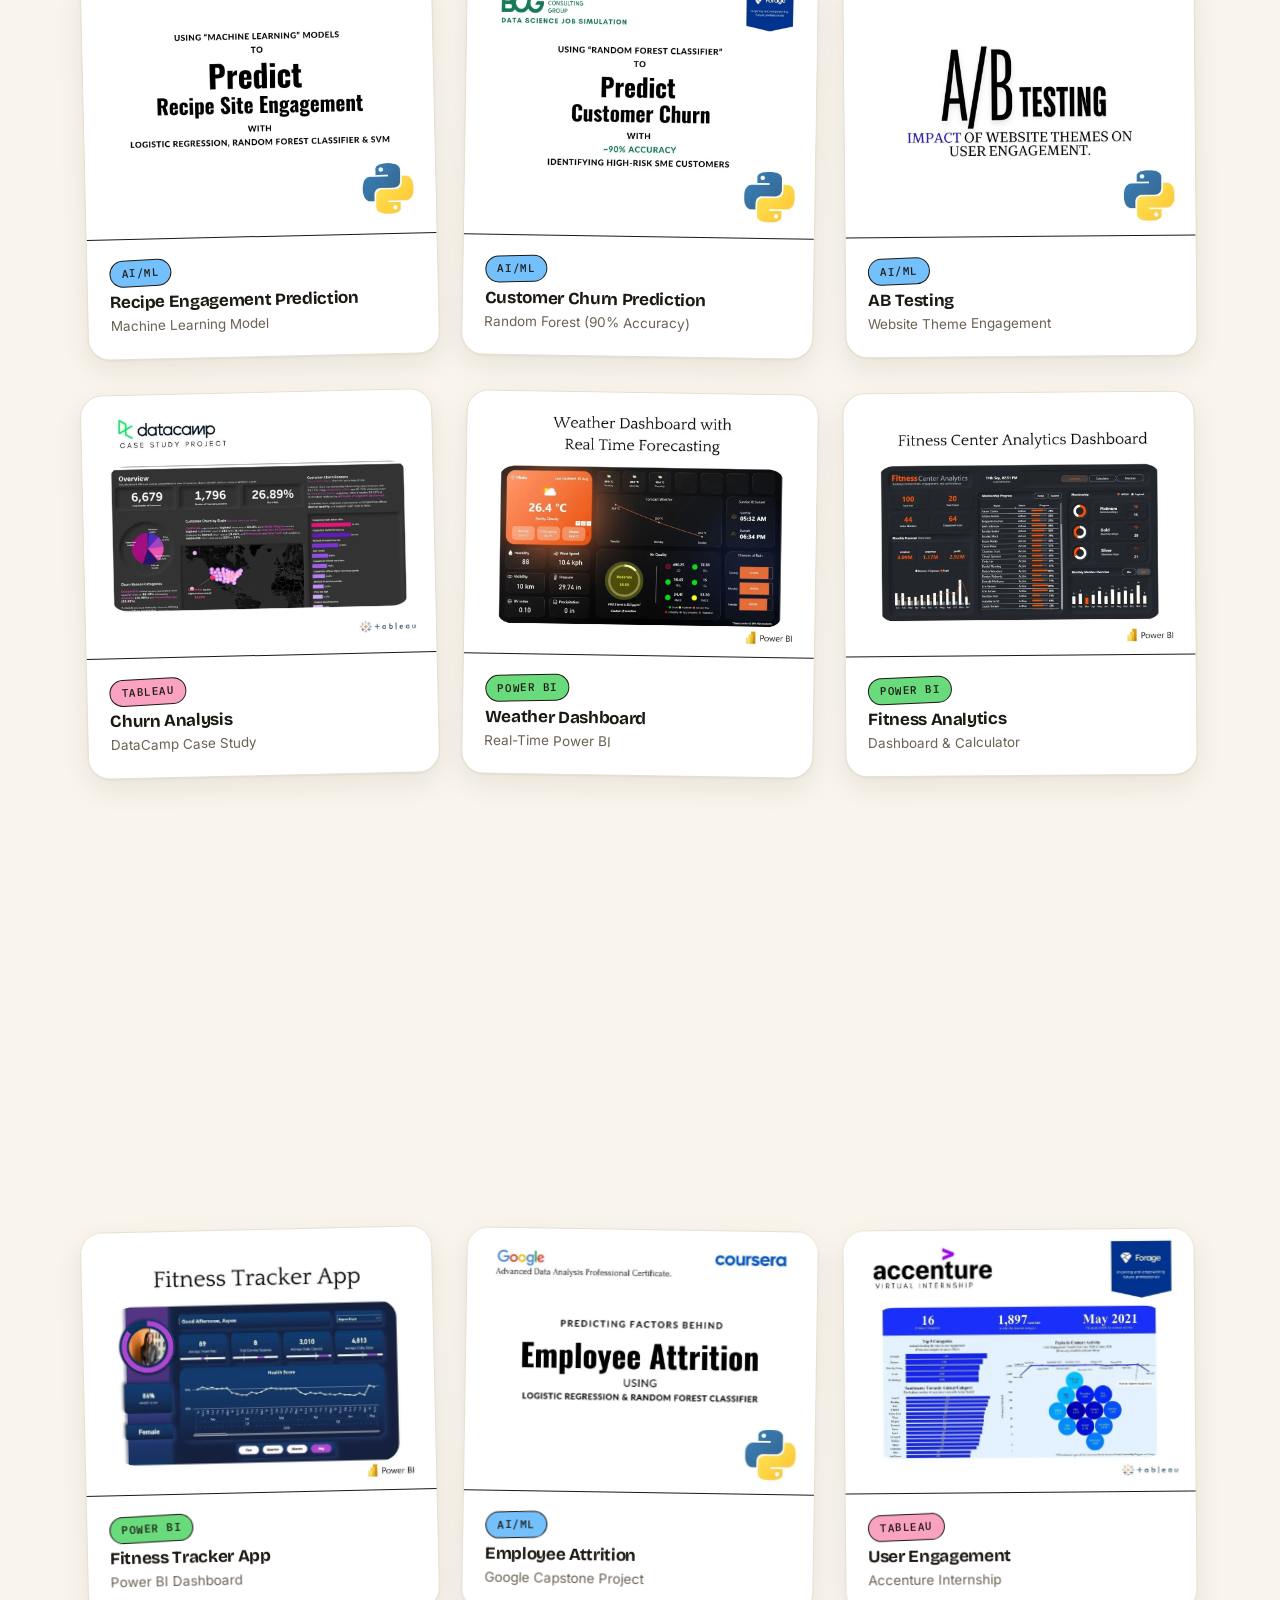
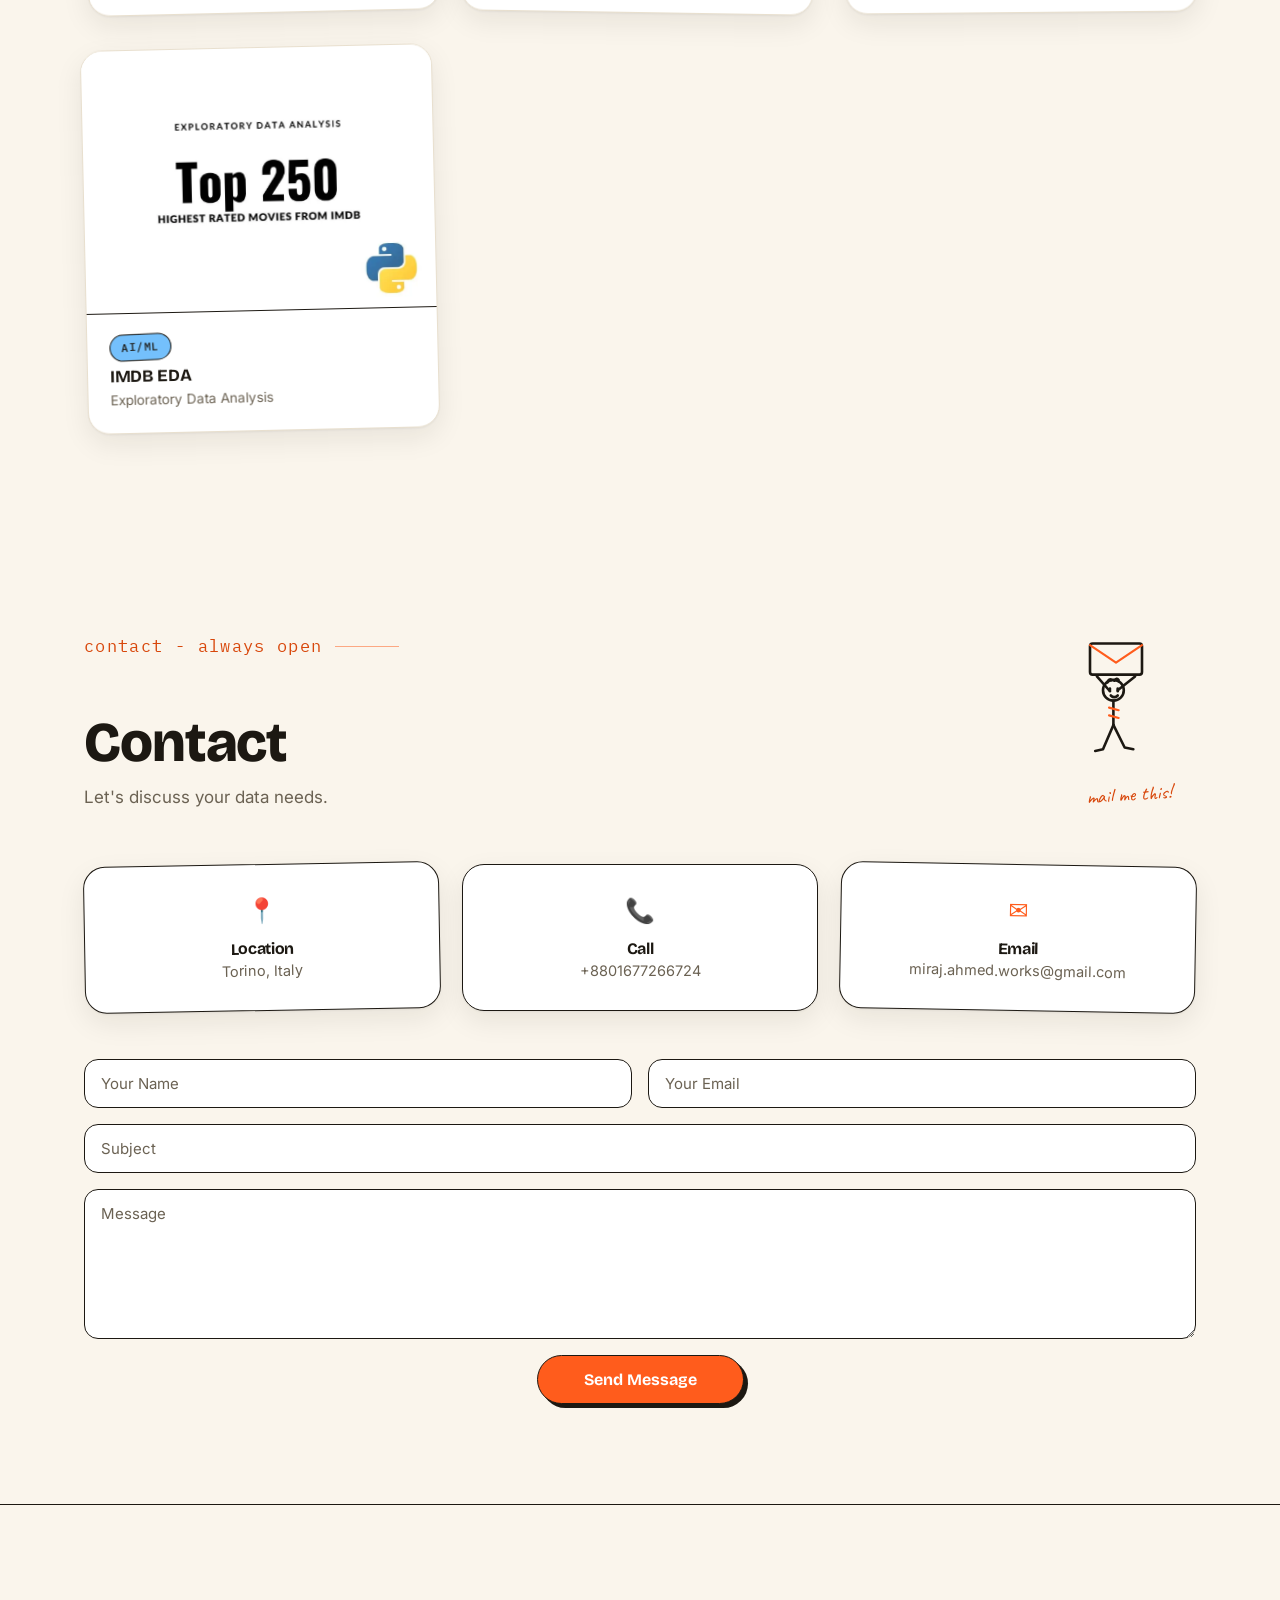
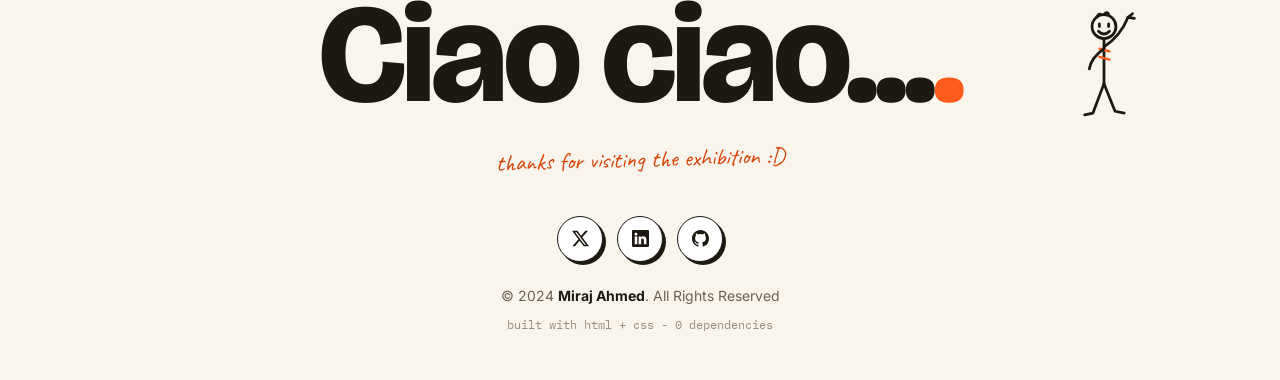
==== commit 5d635eb0: "updated" ====
--- a/index.html
+++ b/index.html
@@ -5,7 +5,7 @@
   <meta charset="utf-8">
   <meta content="width=device-width, initial-scale=1.0" name="viewport">
   <title>Miraj Ahmed | Data Analyst</title>
-  <meta content="Data Analyst & Business Intelligence Expert Portfolio" name="description">
+  <meta content="Miraj Ahmed is a data analyst based in Torino — this is an exhibition of his dashboards, models and experiments." name="description">
   <meta content="Data Analyst, Power BI, Python, SQL, Tableau" name="keywords">
 
   <link href="img/M.webp" rel="icon">
@@ -14,12 +14,11 @@
   <link rel="preconnect" href="https://fonts.googleapis.com">
   <link rel="preconnect" href="https://fonts.gstatic.com" crossorigin>
   <link
-    href="https://fonts.googleapis.com/css2?family=Sora:wght@600;700;800&family=Inter:wght@400;500;600&family=IBM+Plex+Mono:wght@400;500&display=swap"
+    href="https://fonts.googleapis.com/css2?family=Bricolage+Grotesque:opsz,wght@12..96,400..800&family=Caveat:wght@500;600&family=Inter:wght@400;500;600&family=IBM+Plex+Mono:wght@400;500&display=swap"
     rel="stylesheet">
 
   <link href="assets/css/home.css" rel="stylesheet">
 
-  <!-- Set theme before paint to avoid flash. Same localStorage key as the project pages. -->
   <script>
     (function () {
       var t = localStorage.getItem("theme") ||
@@ -58,11 +57,28 @@
         <div class="hero-copy">
           <p class="data-label">data analyst &middot; torino, italy</p>
 
-          <h1>Miraj Ahmed<span class="dot">.</span></h1>
-
-          <p class="role">I am a <span class="typed" id="typed"
-              data-typed-items="Data Analyst,BI Engineer,Storyteller with Data"></span><span
-              class="cursor">&nbsp;</span></p>
+          <h1>
+            <span class="name-wrap">Miraj Ahmed<span class="dot">.</span><svg class="dfig d-sit" viewBox="0 0 100 96" aria-hidden="true">
+              <circle cx="52" cy="28" r="12"/>
+              <path d="M44 18 q2 -5 5 -3"/><path d="M52 15 q2 -4 5 -2"/>
+              <path d="M47 26 l0 3"/><path d="M57 26 l0 3"/>
+              <path d="M48 33 q4 4 9 0"/>
+              <path d="M50 40 Q 48 52 46 64"/>
+              <path class="accent" d="M45 48 l10 3 m-11 5 l11 3"/>
+              <g class="wave"><path d="M50 44 Q 64 36 72 22"/><path d="M72 22 l4 -4 m-4 4 l6 0"/></g>
+              <path d="M48 46 Q 38 52 34 60"/>
+              <path d="M46 64 Q 44 78 40 88 l-8 2"/>
+              <path d="M50 65 Q 50 80 47 90 l-8 2"/>
+            </svg></span>
+            <svg class="squiggle" viewBox="0 0 320 16" aria-hidden="true">
+              <path d="M4 10 Q 30 2, 56 9 T 108 9 T 160 8 T 212 10 T 264 8 T 316 9" />
+            </svg>
+          </h1>
+
+          <p class="intro">
+            is a <b>data analyst &amp; BI engineer</b>
+             <br> This is an exhibition of my <b>2 am thoughts</b> :D
+          </p>
 
           <div class="hero-links">
             <a href="https://www.linkedin.com/in/mirajsym/" target="_blank" rel="noopener" class="chip">
@@ -95,10 +111,10 @@
           </div>
         </div>
 
-        <!-- Pure-CSS mini dashboard: the signature element -->
+        <!-- the taped-up exhibit: a live mini dashboard, pure CSS -->
         <div class="hero-panel" aria-hidden="true">
           <div class="panel-head">
-            <span class="panel-title">insights.pbix &mdash; live</span>
+            <span class="panel-title">insights.pbix - live</span>
             <span class="dots"><i></i><i></i><i></i></span>
           </div>
 
@@ -118,63 +134,117 @@
               <path d="M2 33 L40 28 L75 31 L110 21 L145 25 L180 14 L215 19 L250 9 L296 4" />
               <circle cx="296" cy="4" r="3.5" />
             </svg>
-            <span class="delta">&#9650; insight rate</span>
+            <span class="delta">going up! &#8599;</span>
           </div>
 
           <div class="panel-legend">
             <span>python</span>
             <span>sql</span>
-            <span>dax</span>
-            <span>ml</span>
-          </div>
+            <span>Power BI</span>
+            <span>ML</span>
+          </div>
+
+          <!-- doodle boy straining to hold the dashboard up -->
+          <svg class="doodle-boy" viewBox="0 0 120 150" aria-hidden="true">
+            <g class="boy">
+              <!-- arms stretched up, hands flat on the panel -->
+              <path d="M22 4 q6 -2 12 1" />
+              <path d="M86 4 q6 -2 12 1" />
+              <path d="M30 6 Q 40 30, 52 48" />
+              <path d="M92 6 Q 82 30, 68 48" />
+              <!-- head -->
+              <circle cx="60" cy="36" r="15" fill="none" />
+              <!-- messy hair -->
+              <path d="M50 24 q2 -5 5 -3" />
+              <path d="M58 21 q2 -5 5 -2" />
+              <path d="M67 23 q3 -4 5 -1" />
+              <!-- squeezed effort eyes > < -->
+              <path d="M51 33 l5 3 l-5 3" />
+              <path d="M69 33 l-5 3 l5 3" />
+              <!-- gritted mouth -->
+              <path d="M55 45 q5 4 10 0" />
+              <!-- body with orange shirt scribble -->
+              <path d="M60 51 Q 58 70, 60 88" />
+              <path class="shirt" d="M52 60 l16 4 m-17 5 l17 4 m-16 5 l15 4" />
+              <!-- wobbly straining legs -->
+              <path d="M60 88 Q 46 102, 42 118 L 38 138" />
+              <path d="M60 88 Q 74 100, 79 116 L 84 138" />
+              <!-- feet -->
+              <path d="M38 138 l-10 3" />
+              <path d="M84 138 l11 3" />
+              <!-- knee tremble lines -->
+              <path class="fx" d="M30 110 l-7 -2" />
+              <path class="fx" d="M94 108 l7 -2" />
+              <!-- sweat drops -->
+              <path class="sweat s1" d="M40 28 q-3 5 0 7 q3 -2 0 -7" />
+              <path class="sweat s2" d="M82 26 q3 5 0 7 q-3 -2 0 -7" />
+            </g>
+          </svg>
+          <span class="hand strain-label">hnng!! heavy data &gt;_&lt;</span>
         </div>
 
       </div>
     </section>
 
-    <!-- ============ SKILLS MARQUEE ============ -->
+    <!-- ============ MARQUEE: exhibition this way ============ -->
     <div class="marquee" aria-hidden="true">
       <div class="marquee-track">
-        <span>Python</span><span>SQL</span><span>Power BI</span><span>Tableau</span><span>Excel</span><span>Microsoft Azure</span><span>Microsoft Fabric</span><span>Scikit-Learn</span><span>Pandas</span><span>DAX</span>
-        <span>Python</span><span>SQL</span><span>Power BI</span><span>Tableau</span><span>Excel</span><span>Microsoft Azure</span><span>Microsoft Fabric</span><span>Scikit-Learn</span><span>Pandas</span><span>DAX</span>
+        <span>exhibition this way</span><span>no photos please</span><span>exhibition this way</span><span>no foods allowed</span>
+        <span>exhibition this way</span><span>no photos please</span><span>exhibition this way</span><span>no foods allowed</span>
+        <span>exhibition this way</span><span>no photos please</span><span>exhibition this way</span><span>no foods allowed</span>
+        <span>exhibition this way</span><span>no photos please</span><span>exhibition this way</span><span>no foods allowed</span>
       </div>
     </div>
 
-    <!-- ============ ABOUT ============ -->
+    <!-- ============ ABOUT: Who this / What I use / How good ============ -->
     <section id="about">
       <div class="wrap">
         <div class="section-title reveal">
-          <p class="data-label">about &mdash; 1 row</p>
+          <p class="data-label">about - 1 row</p>
           <h2>About Me</h2>
         </div>
 
         <div class="about-grid">
           <div class="about-photo reveal">
             <img src="img/profile-img.webp" alt="Portrait of Miraj Ahmed">
+            <span class="hand">this is me, hello :D</span>
           </div>
 
           <div class="about-text reveal" data-delay="1">
-            <p>
-              I'm <b>Miraj</b>, a <b>dedicated Data Analyst and BI Engineer</b> passionate about turning complex
-              data into actionable insights. I am currently pursuing a <b>Master's in Computer Engineering</b>
-              specializing in <b>Artificial Intelligence and Data Analytics</b> at <b>Politecnico di Torino</b>.
-              I also hold a <b>Bachelor's in Computer Science</b> from the University of Technology Malaysia.
-            </p>
-
-            <div class="skills">
-              <span class="skill-tag">Python</span>
-              <span class="skill-tag">SQL</span>
-              <span class="skill-tag">Power BI</span>
-              <span class="skill-tag">Excel</span>
-              <span class="skill-tag">Tableau</span>
-              <span class="skill-tag">Microsoft Azure</span>
-              <span class="skill-tag">Microsoft Fabric</span>
-            </div>
-
-            <p>
-              My academic journey and study abroad experiences have strengthened my adaptability. Notably, I earned an
-              <b>A+</b> for my final year project, the <b>"Save Me Accident Alert System."</b>
-            </p>
+
+            <div class="qa-block">
+              <h3><span class="q">Who</span> this?</h3>
+              <p>
+                Hello, I'm <b>Miraj</b> - a <b>data analyst and BI engineer</b> who turns messy data into
+                decisions people can actually use. Currently pursuing a <b>Master's in Computer Engineering</b>
+                (Artificial Intelligence &amp; Data Analytics) at <b>Politecnico di Torino</b> 🟠, after a
+                <b>Bachelor's in Computer Science</b> from the <b>University of Technology Malaysia</b>.
+              </p>
+            </div>
+
+            <div class="qa-block">
+              <h3><span class="q">What</span> I use?</h3>
+              <div class="skills">
+                <span class="skill-tag">Python</span>
+                <span class="skill-tag">SQL</span>
+                <span class="skill-tag">Power BI</span>
+                <span class="skill-tag">Excel</span>
+                <span class="skill-tag">Tableau</span>
+                <span class="skill-tag">Microsoft Azure</span>
+                <span class="skill-tag">Microsoft Fabric</span>
+              </div>
+            </div>
+
+            <div class="qa-block">
+              <h3><span class="q">How</span> good?</h3>
+              <p>
+                Six verified certifications (five from <b>Microsoft</b>, one from <b>DataCamp</b>), a <b>Dean's
+                List</b> bachelor's, and an <b>A+</b> final year project - the
+                <b>"Save Me" Accident Alert System</b>. Studying across three countries taught me to adapt fast.
+                If my work looks interesting, scroll down and judge for yourself :D
+              </p>
+            </div>
+
           </div>
         </div>
       </div>
@@ -184,9 +254,23 @@
     <section id="resume">
       <div class="wrap">
         <div class="section-title reveal">
-          <p class="data-label">resume &mdash; 5 entries</p>
+          <p class="data-label">resume - 5 entries</p>
           <h2>Resume</h2>
           <p>My academic journey and professional milestones.</p>
+          <svg class="dfig title-doodle d-run" viewBox="0 0 130 110" aria-hidden="true">
+            <path class="fx" d="M10 40 l18 0"/><path class="fx" d="M6 56 l16 0"/><path class="fx" d="M12 72 l18 0"/>
+            <circle cx="78" cy="26" r="12"/>
+            <path d="M71 18 q2 -5 5 -3"/><path d="M79 15 q3 -4 5 -1"/>
+            <path d="M74 24 l0 3"/><path d="M83 24 l0 3"/><path d="M76 31 q3 3 7 0"/>
+            <path d="M74 38 Q 66 56 60 72"/>
+            <path class="accent" d="M68 46 l11 4 m-13 5 l12 4"/>
+            <path d="M72 44 Q 84 52 92 62"/>
+            <rect x="88" y="60" width="22" height="15" rx="2"/><path d="M95 60 q4 -5 8 0"/>
+            <path d="M70 46 Q 56 50 48 42"/>
+            <path d="M60 72 Q 74 84 92 88 l9 -3"/>
+            <path d="M60 72 Q 50 86 52 100 l9 1"/>
+          </svg>
+          <span class="hand doodle-cap cap-run">career speedrun!</span>
         </div>
 
         <div class="resume-grid">
@@ -256,9 +340,25 @@
     <section id="certifications">
       <div class="wrap">
         <div class="section-title reveal">
-          <p class="data-label">certifications &mdash; 6 verified</p>
+          <p class="data-label">certifications - 6 verified</p>
           <h2>Certifications</h2>
-          <p>Verified credentials and technical achievements.</p>
+          <p>Verified credentials - click any to inspect, they're real :D</p>
+          <svg class="dfig title-doodle d-spy bob" viewBox="0 0 115 125" aria-hidden="true">
+            <circle cx="38" cy="30" r="13"/>
+            <path d="M30 20 q2 -5 5 -3"/><path d="M38 17 q3 -4 5 -1"/>
+            <path d="M41 27 l0 3"/><path d="M33 24 q3 -3 6 -1"/>
+            <path d="M36 38 q4 3 8 -1"/>
+            <path d="M41 43 Q 45 65 43 88"/>
+            <path class="accent" d="M37 52 l11 3 m-12 5 l12 3"/>
+            <path d="M43 52 Q 58 48 66 50"/>
+            <circle cx="84" cy="42" r="14"/>
+            <path class="accent" d="M78 36 q4 -3 8 -1"/>
+            <path d="M74 52 L66 60"/>
+            <path d="M41 56 Q 30 62 28 72"/>
+            <path d="M43 88 L32 116 l-9 2"/>
+            <path d="M43 88 L56 114 l10 2"/>
+          </svg>
+          <span class="hand doodle-cap cap-spy">all legit &#10003;</span>
         </div>
 
         <div class="card-grid">
@@ -337,9 +437,23 @@
     <section id="portfolio">
       <div class="wrap">
         <div class="section-title reveal">
-          <p class="data-label">projects &mdash; 16 rows</p>
-          <h2>Projects</h2>
-          <p>Selected works in Data Science, Analysis &amp; Machine Learning.</p>
+          <p class="data-label">projects - 16 rows</p>
+          <h2>The Exhibition</h2>
+          <p>Selected works in Data Science, Analysis &amp; Machine Learning. Pick a wall:</p>
+          <svg class="dfig title-doodle d-look" viewBox="0 0 90 132" aria-hidden="true">
+            <circle cx="44" cy="26" r="12"/>
+            <path d="M36 17 q2 -5 5 -3"/><path d="M44 14 q3 -4 5 -1"/>
+            <path d="M42 22 l0 3"/><path d="M51 22 l0 3"/>
+            <path d="M44 32 q3 2 6 0"/>
+            <path d="M44 38 L44 92"/>
+            <path class="accent" d="M39 48 l10 3 m-10 6 l10 3"/>
+            <path d="M44 50 Q 30 58 36 72"/>
+            <path d="M44 50 Q 58 58 52 72"/>
+            <path d="M36 72 q8 4 16 0"/>
+            <path d="M44 92 L36 124 l-9 2"/>
+            <path d="M44 92 L54 124 l10 2"/>
+          </svg>
+          <span class="hand doodle-cap cap-look">hmm, nice data&hellip;</span>
         </div>
 
         <div class="filters reveal" id="filters" role="group" aria-label="Filter projects">
@@ -538,9 +652,24 @@
     <section id="contact">
       <div class="wrap">
         <div class="section-title reveal">
-          <p class="data-label">contact &mdash; always open</p>
+          <p class="data-label">contact - always open</p>
           <h2>Contact</h2>
           <p>Let's discuss your data needs.</p>
+          <svg class="dfig title-doodle d-mail" viewBox="0 0 120 132" aria-hidden="true">
+            <rect x="30" y="4" width="60" height="36" rx="3"/>
+            <path class="accent" d="M30 6 L60 26 L90 6"/>
+            <path d="M52 58 L38 42"/>
+            <path d="M62 58 L82 42"/>
+            <circle cx="57" cy="58" r="12"/>
+            <path d="M50 49 q2 -5 5 -3"/><path d="M58 47 q3 -4 5 -1"/>
+            <path d="M53 56 l0 3"/><path d="M62 56 l0 3"/>
+            <path d="M54 64 q4 4 8 0"/>
+            <path d="M57 70 L57 98"/>
+            <path class="accent" d="M52 78 l11 3 m-11 6 l11 3"/>
+            <path d="M57 98 L45 126 l-9 2"/>
+            <path d="M57 98 L70 124 l10 2"/>
+          </svg>
+          <span class="hand doodle-cap cap-mail">mail me this!</span>
         </div>
 
         <div class="contact-info">
@@ -573,8 +702,25 @@
 
   </main>
 
+  <!-- ============ FOOTER: the giant sign-off ============ -->
   <footer class="site-footer">
     <div class="wrap">
+      <p class="big-bye">Ciao ciao...<em>.</em></p>
+      <p class="bye-sub">thanks for visiting the exhibition :D</p>
+
+      <svg class="dfig d-bye" viewBox="0 0 100 132" aria-hidden="true">
+        <circle cx="50" cy="30" r="13"/>
+        <path d="M42 20 q2 -5 5 -3"/><path d="M50 17 q3 -4 5 -1"/>
+        <path d="M45 27 l0 3"/><path d="M55 27 l0 3"/>
+        <path d="M44 35 q6 6 12 0"/>
+        <path d="M50 43 L50 92"/>
+        <path class="accent" d="M45 54 l11 3 m-11 6 l11 3"/>
+        <g class="wave"><path d="M50 52 Q 68 40 76 20"/><path d="M76 20 l5 -4 m-5 4 l7 1"/></g>
+        <path d="M50 54 Q 36 64 34 76"/>
+        <path d="M50 92 L38 124 l-9 2"/>
+        <path d="M50 92 L62 122 l10 2"/>
+      </svg>
+
       <div class="socials">
         <a href="https://twitter.com/symanto_" aria-label="Twitter">
           <svg viewBox="0 0 16 16"><path d="M12.6.75h2.454l-5.36 6.142L16 15.25h-4.937l-3.867-5.07-4.425 5.07H.316l5.733-6.57L0 .75h5.063l3.495 4.633L12.601.75Zm-.86 13.028h1.36L4.323 2.145H2.865z"/></svg>
@@ -586,8 +732,9 @@
           <svg viewBox="0 0 16 16"><path d="M8 0C3.58 0 0 3.58 0 8c0 3.54 2.29 6.53 5.47 7.59.4.07.55-.17.55-.38 0-.19-.01-.82-.01-1.49-2.01.37-2.53-.49-2.69-.94-.09-.23-.48-.94-.82-1.13-.28-.15-.68-.52-.01-.53.63-.01 1.08.58 1.23.82.72 1.21 1.87.87 2.33.66.07-.52.28-.87.51-1.07-1.78-.2-3.64-.89-3.64-3.95 0-.87.31-1.59.82-2.15-.08-.2-.36-1.02.08-2.12 0 0 .67-.21 2.2.82.64-.18 1.32-.27 2-.27s1.36.09 2 .27c1.53-1.04 2.2-.82 2.2-.82.44 1.1.16 1.92.08 2.12.51.56.82 1.27.82 2.15 0 3.07-1.87 3.75-3.65 3.95.29.25.54.73.54 1.48 0 1.07-.01 1.93-.01 2.2 0 .21.15.46.55.38A8.01 8.01 0 0 0 16 8c0-4.42-3.58-8-8-8"/></svg>
         </a>
       </div>
+
       <p>&copy; 2024 <strong>Miraj Ahmed</strong>. All Rights Reserved</p>
-      <p class="mono-sign">built with html + css &mdash; 0 dependencies</p>
+      <p class="mono-sign">built with html + css - 0 dependencies</p>
     </div>
   </footer>
 
@@ -603,4 +750,4 @@
 
 </body>
 
-</html>
+</html>
--- a/assets/css/home.css
+++ b/assets/css/home.css
@@ -0,0 +1,1427 @@
+/* ============================================================
+   MIRAJ AHMED — PORTFOLIO (v4 "exhibition")
+   Plain HTML/CSS. Zero dependencies.
+   Direction: gallery/exhibition feel (ref: diana.lu) translated
+   for a data analyst — warm paper, big friendly type, sticker
+   labels, rotated tiles, hand-drawn doodles, mono data-labels.
+   ============================================================ */
+
+:root {
+  --bg: #faf5ec;
+  --surface: #ffffff;
+  --ink: #1c1812;
+  --muted: #6b6253;
+  --line: #e8dfce;
+  --accent: #ff5c1c;
+  --accent-ink: #d8470b;
+  --accent-soft: rgba(255, 92, 28, 0.09);
+  --accent-rgb: 255, 92, 28;
+
+  /* sticker palette (category labels) */
+  --st-yellow: #ffd43b;
+  --st-blue: #74c0fc;
+  --st-pink: #faa2c1;
+  --st-green: #69db7c;
+
+  --shadow: 0 1px 2px rgba(28, 24, 18, 0.05), 0 10px 28px rgba(28, 24, 18, 0.08);
+  --shadow-lift: 0 4px 8px rgba(28, 24, 18, 0.08), 0 22px 48px rgba(28, 24, 18, 0.16);
+  --radius: 22px;
+
+  --font-display: "Bricolage Grotesque", system-ui, sans-serif;
+  --font-hand: "Caveat", cursive;
+  --font-body: "Inter", system-ui, sans-serif;
+  --font-mono: "IBM Plex Mono", ui-monospace, SFMono-Regular, Menlo, monospace;
+}
+
+[data-theme="dark"] {
+  --bg: #16120c;
+  --surface: #211c14;
+  --ink: #f6efe2;
+  --muted: #a89c87;
+  --line: #352d20;
+  --accent: #ff7a3d;
+  --accent-ink: #ff9663;
+  --accent-soft: rgba(255, 122, 61, 0.12);
+  --accent-rgb: 255, 122, 61;
+  --st-yellow: #e6bc2f;
+  --st-blue: #5aa9e6;
+  --st-pink: #e487a9;
+  --st-green: #4cba66;
+  --shadow: 0 1px 2px rgba(0, 0, 0, 0.4), 0 10px 28px rgba(0, 0, 0, 0.45);
+  --shadow-lift: 0 4px 8px rgba(0, 0, 0, 0.5), 0 22px 48px rgba(0, 0, 0, 0.6);
+}
+
+/* ---------- Base ---------- */
+*, *::before, *::after { box-sizing: border-box; }
+
+html { scroll-behavior: smooth; }
+
+body {
+  margin: 0;
+  font-family: var(--font-body);
+  font-size: 16px;
+  line-height: 1.7;
+  color: var(--muted);
+  background: var(--bg);
+  -webkit-font-smoothing: antialiased;
+  overflow-x: hidden;
+  transition: background-color 0.3s ease, color 0.3s ease;
+}
+
+img { max-width: 100%; display: block; }
+a { color: var(--accent-ink); text-decoration: none; }
+a:hover { color: var(--accent); }
+
+h1, h2, h3, h4 {
+  font-family: var(--font-display);
+  color: var(--ink);
+  line-height: 1.08;
+  margin: 0 0 0.5em;
+  letter-spacing: -0.02em;
+}
+
+.wrap { max-width: 1160px; margin: 0 auto; padding: 0 24px; }
+
+section { padding: 100px 0; }
+
+/* mono "query result" label — kept from v3: it's the analyst identity */
+.data-label {
+  font-family: var(--font-mono);
+  font-size: 13px;
+  letter-spacing: 0.08em;
+  text-transform: lowercase;
+  color: var(--accent-ink);
+  display: flex;
+  align-items: center;
+  gap: 12px;
+  margin: 0 0 14px;
+}
+
+.data-label::after {
+  content: "";
+  height: 1px;
+  width: 64px;
+  background: var(--accent);
+  opacity: 0.5;
+}
+
+.section-title h2 {
+  font-size: clamp(34px, 5vw, 56px);
+  font-weight: 800;
+  margin-bottom: 10px;
+}
+
+.section-title { position: relative; }
+
+.section-title > p { margin: 0 0 52px; max-width: 56ch; font-size: 17px; }
+
+/* hand-written annotations */
+.hand {
+  font-family: var(--font-hand);
+  font-size: 22px;
+  color: var(--accent-ink);
+  transform: rotate(-3deg);
+  display: inline-block;
+}
+
+/* hand-drawn doodles (inline SVG) */
+.doodle { position: absolute; pointer-events: none; color: var(--accent); }
+.doodle path { fill: none; stroke: currentColor; stroke-width: 3; stroke-linecap: round; stroke-linejoin: round; }
+
+/* ---------- Scroll reveal ---------- */
+.reveal {
+  opacity: 0;
+  transform: translateY(26px);
+  transition: opacity 0.7s ease, transform 0.7s ease;
+}
+
+.reveal.in { opacity: 1; transform: none; }
+.reveal[data-delay="1"] { transition-delay: 0.1s; }
+.reveal[data-delay="2"] { transition-delay: 0.2s; }
+.reveal[data-delay="3"] { transition-delay: 0.3s; }
+
+/* ---------- Header ---------- */
+.site-header {
+  position: sticky;
+  top: 0;
+  z-index: 100;
+  background: color-mix(in srgb, var(--bg) 82%, transparent);
+  backdrop-filter: blur(14px);
+  -webkit-backdrop-filter: blur(14px);
+  border-bottom: 1px solid var(--line);
+}
+
+.site-header .wrap {
+  display: flex;
+  align-items: center;
+  justify-content: space-between;
+  height: 68px;
+}
+
+.logo {
+  font-family: var(--font-display);
+  font-weight: 800;
+  font-size: 24px;
+  color: var(--ink);
+  letter-spacing: -0.02em;
+}
+
+.logo span { color: var(--accent); }
+
+.nav { display: flex; align-items: center; gap: 2px; }
+
+.nav a {
+  font-size: 14.5px;
+  font-weight: 500;
+  color: var(--muted);
+  padding: 8px 14px;
+  border-radius: 999px;
+  transition: color 0.2s, background 0.2s;
+}
+
+.nav a:hover { color: var(--ink); background: var(--accent-soft); }
+
+.theme-toggle {
+  margin-left: 8px;
+  width: 38px;
+  height: 38px;
+  border: 1px solid var(--line);
+  border-radius: 999px;
+  background: var(--surface);
+  color: var(--ink);
+  cursor: pointer;
+  display: inline-flex;
+  align-items: center;
+  justify-content: center;
+  font-size: 16px;
+  transition: border-color 0.2s, transform 0.3s;
+}
+
+.theme-toggle:hover { border-color: var(--accent); transform: rotate(40deg); }
+.theme-toggle .icon-sun { display: none; }
+[data-theme="dark"] .theme-toggle .icon-sun { display: inline; }
+[data-theme="dark"] .theme-toggle .icon-moon { display: none; }
+
+@media (max-width: 760px) { .nav a { display: none; } }
+
+/* ---------- Hero ---------- */
+.hero {
+  padding: 100px 0 80px;
+  position: relative;
+  overflow: hidden;
+}
+
+.hero .wrap {
+  position: relative;
+  display: grid;
+  grid-template-columns: 1.15fr 0.85fr;
+  gap: 56px;
+  align-items: center;
+}
+
+@media (max-width: 940px) {
+  .hero .wrap { grid-template-columns: 1fr; }
+  .hero-panel { max-width: 460px; }
+}
+
+.hero h1 {
+  font-size: clamp(52px, 9vw, 108px);
+  font-weight: 800;
+  letter-spacing: -0.03em;
+  margin: 0 0 18px;
+  position: relative;
+}
+
+.hero h1 .dot { color: var(--accent); }
+
+/* wobbly underline beneath the name */
+.hero h1 .squiggle {
+  position: absolute;
+  left: 2px;
+  bottom: -14px;
+  width: min(320px, 60%);
+  height: 16px;
+}
+
+.hero h1 .squiggle path {
+  fill: none;
+  stroke: var(--accent);
+  stroke-width: 4;
+  stroke-linecap: round;
+  stroke-dasharray: 400;
+  stroke-dashoffset: 400;
+  animation: draw 1.1s ease-out 0.4s forwards;
+}
+
+@keyframes draw { to { stroke-dashoffset: 0; } }
+
+.hero .intro {
+  font-size: clamp(17px, 2.2vw, 21px);
+  line-height: 1.65;
+  max-width: 46ch;
+  margin: 18px 0 30px;
+}
+
+.hero .intro b { color: var(--ink); font-weight: 600; }
+
+.hero-links { display: flex; gap: 12px; flex-wrap: wrap; margin-bottom: 44px; }
+
+.chip {
+  display: inline-flex;
+  align-items: center;
+  gap: 8px;
+  padding: 10px 19px;
+  border: 1.5px solid var(--ink);
+  border-radius: 999px;
+  background: var(--surface);
+  color: var(--ink);
+  font-size: 14.5px;
+  font-weight: 600;
+  box-shadow: 3px 3px 0 var(--ink);
+  transition: transform 0.15s, box-shadow 0.15s;
+}
+
+.chip:hover {
+  color: var(--ink);
+  transform: translate(-2px, -2px);
+  box-shadow: 5px 5px 0 var(--accent);
+}
+
+.chip svg { width: 16px; height: 16px; fill: currentColor; }
+
+/* KPI counters — annotated, exhibition-plaque style */
+.kpis { display: flex; gap: 44px; flex-wrap: wrap; position: relative; }
+
+.kpi .num {
+  font-family: var(--font-display);
+  font-weight: 800;
+  font-size: clamp(30px, 3.6vw, 42px);
+  color: var(--ink);
+  letter-spacing: -0.02em;
+  line-height: 1;
+}
+
+.kpi .num em { font-style: normal; color: var(--accent); }
+
+.kpi .lbl {
+  font-family: var(--font-mono);
+  font-size: 12px;
+  letter-spacing: 0.08em;
+  text-transform: lowercase;
+  color: var(--muted);
+  margin-top: 6px;
+}
+
+/* ---------- Hero dashboard panel — now a taped-up exhibit ---------- */
+.hero-panel {
+  background: var(--surface);
+  border: 1.5px solid var(--ink);
+  border-radius: var(--radius);
+  box-shadow: 8px 8px 0 rgba(var(--accent-rgb), 0.9);
+  padding: 24px 24px 26px;
+  position: relative;
+  transform: rotate(1.6deg);
+  transform-style: preserve-3d;
+  transition: transform 0.25s ease;
+}
+
+/* tape strips */
+.hero-panel::before,
+.hero-panel::after {
+  content: "";
+  position: absolute;
+  width: 92px;
+  height: 26px;
+  background: rgba(var(--accent-rgb), 0.28);
+  border: 1px dashed rgba(var(--accent-rgb), 0.45);
+  top: -13px;
+}
+
+.hero-panel::before { left: 26px; transform: rotate(-6deg); }
+.hero-panel::after { right: 26px; transform: rotate(5deg); }
+
+.hero-panel .panel-head {
+  display: flex;
+  align-items: center;
+  justify-content: space-between;
+  margin-bottom: 18px;
+}
+
+.hero-panel .panel-title {
+  font-family: var(--font-mono);
+  font-size: 12px;
+  letter-spacing: 0.08em;
+  color: var(--muted);
+}
+
+.hero-panel .dots { display: flex; gap: 6px; }
+.hero-panel .dots i { width: 9px; height: 9px; border-radius: 50%; background: var(--line); }
+.hero-panel .dots i:first-child { background: var(--accent); }
+
+.bars {
+  display: flex;
+  align-items: flex-end;
+  gap: 10px;
+  height: 130px;
+  padding-bottom: 10px;
+  border-bottom: 1.5px solid var(--ink);
+  margin-bottom: 16px;
+}
+
+.bars i {
+  flex: 1;
+  border-radius: 8px 8px 2px 2px;
+  background: linear-gradient(to top, rgba(var(--accent-rgb), 0.35), rgba(var(--accent-rgb), 1));
+  height: var(--h);
+  transform-origin: bottom;
+  animation: grow 0.9s cubic-bezier(0.2, 0.7, 0.3, 1) backwards;
+}
+
+.bars i:nth-child(1) { animation-delay: 0.30s; }
+.bars i:nth-child(2) { animation-delay: 0.40s; }
+.bars i:nth-child(3) { animation-delay: 0.50s; }
+.bars i:nth-child(4) { animation-delay: 0.60s; }
+.bars i:nth-child(5) { animation-delay: 0.70s; }
+.bars i:nth-child(6) { animation-delay: 0.80s; }
+.bars i:nth-child(7) { animation-delay: 0.90s; }
+.bars i:nth-child(8) { animation-delay: 1.00s; }
+
+@keyframes grow { from { transform: scaleY(0); } }
+
+.panel-spark { display: flex; align-items: center; gap: 14px; }
+.panel-spark svg { flex: 1; height: 40px; }
+
+.panel-spark path {
+  fill: none;
+  stroke: var(--accent);
+  stroke-width: 3;
+  stroke-linecap: round;
+  stroke-dasharray: 420;
+  stroke-dashoffset: 420;
+  animation: draw 1.5s ease-out 1s forwards;
+}
+
+.panel-spark circle { fill: var(--accent); opacity: 0; animation: pop 0.3s ease-out 2.4s forwards; }
+@keyframes pop { to { opacity: 1; } }
+
+.panel-spark .delta {
+  font-family: var(--font-hand);
+  font-size: 20px;
+  color: var(--accent-ink);
+  white-space: nowrap;
+  transform: rotate(-2deg);
+}
+
+.panel-legend { display: flex; gap: 8px; flex-wrap: wrap; margin-top: 18px; }
+
+.panel-legend span {
+  font-family: var(--font-mono);
+  font-size: 11px;
+  padding: 4px 10px;
+  border-radius: 6px;
+  border: 1px solid var(--line);
+  color: var(--muted);
+}
+
+/* ---------- Doodle boy holding up the dashboard ---------- */
+.hero-panel { margin-bottom: 132px; } /* room for the boy below */
+
+.doodle-boy {
+  position: absolute;
+  top: calc(100% + 2px); /* hands touch the panel's bottom edge */
+  right: 22px;
+  width: 104px;
+  height: auto;
+  overflow: visible;
+  pointer-events: none;
+  transform-origin: 50% 92%;
+  animation: strain 0.38s ease-in-out infinite alternate;
+}
+
+.doodle-boy path,
+.doodle-boy circle {
+  fill: none;
+  stroke: var(--ink);
+  stroke-width: 3;
+  stroke-linecap: round;
+  stroke-linejoin: round;
+}
+
+.doodle-boy .shirt { stroke: var(--accent); stroke-width: 2.5; }
+.doodle-boy .fx { stroke-width: 2; opacity: 0.6; }
+
+.doodle-boy .sweat {
+  stroke: var(--accent);
+  stroke-width: 2;
+  opacity: 0;
+}
+
+.doodle-boy .s1 { animation: sweat 1.6s ease-in-out infinite; }
+.doodle-boy .s2 { animation: sweat 1.6s ease-in-out 0.7s infinite; }
+
+@keyframes strain {
+  from { transform: rotate(-1.6deg) translateY(0); }
+  to { transform: rotate(1.4deg) translateY(1.5px); }
+}
+
+@keyframes sweat {
+  0%, 100% { opacity: 0; transform: translateY(0); }
+  45% { opacity: 1; transform: translateY(4px); }
+}
+
+.strain-label {
+  position: absolute;
+  top: calc(100% + 44px);
+  right: 128px;
+  font-size: 21px;
+  white-space: nowrap;
+  transform: rotate(-5deg);
+  pointer-events: none;
+}
+
+@media (max-width: 940px) {
+  .hero-panel { margin-bottom: 140px; }
+}
+
+/* ---------- Doodle cast (inline SVG, ~1KB each, zero requests) ---------- */
+.dfig { overflow: visible; pointer-events: none; }
+
+.dfig path, .dfig circle, .dfig rect {
+  fill: none;
+  stroke: var(--ink);
+  stroke-width: 3;
+  stroke-linecap: round;
+  stroke-linejoin: round;
+}
+
+.dfig .accent { stroke: var(--accent); stroke-width: 2.5; }
+.dfig .fx { stroke-width: 2; opacity: 0.55; }
+
+/* waving arm (hero sitter + footer) */
+.dfig .wave {
+  transform-box: fill-box;
+  transform-origin: 0% 100%;
+  animation: wavearm 1.1s ease-in-out infinite;
+}
+
+@keyframes wavearm {
+  0%, 100% { transform: rotate(0deg); }
+  50% { transform: rotate(13deg); }
+}
+
+/* detective bobbing while inspecting */
+.bob { animation: bobbing 2.2s ease-in-out infinite; }
+
+@keyframes bobbing {
+  0%, 100% { transform: translateY(0); }
+  50% { transform: translateY(4px); }
+}
+
+/* boy sitting on the name */
+.name-wrap { position: relative; display: inline-block; }
+
+.d-sit {
+  position: absolute;
+  right: -16px;
+  top: -76px;
+  width: 86px;
+}
+
+@media (max-width: 560px) {
+  .d-sit { width: 62px; top: -56px; right: -8px; }
+}
+
+/* doodles beside section titles (desktop whitespace only) */
+.title-doodle {
+  position: absolute;
+  right: 28px;
+  top: 8px;
+  width: 110px;
+}
+
+.doodle-cap {
+  position: absolute;
+  pointer-events: none;
+  font-size: 20px;
+}
+
+.cap-run { right: 12px; top: 124px; transform: rotate(-4deg); }
+.cap-spy { right: 30px; top: 138px; transform: rotate(3deg); }
+.cap-look { right: 8px; top: -16px; transform: rotate(-5deg); }
+.cap-mail { right: 24px; top: 146px; transform: rotate(-4deg); }
+
+.d-run { width: 124px; top: 14px; }
+.d-spy { width: 112px; }
+.d-look { width: 84px; right: 48px; top: 0; }
+.d-mail { width: 104px; }
+
+@media (max-width: 900px) {
+  .title-doodle, .doodle-cap { display: none; }
+}
+
+/* footer waver beside the giant "Say ciao." */
+.site-footer .wrap { position: relative; }
+
+.d-bye {
+  position: absolute;
+  right: 6%;
+  top: 14px;
+  width: 92px;
+}
+
+@media (max-width: 760px) {
+  .d-bye { width: 64px; right: 2%; top: 6px; }
+}
+
+/* ---------- Marquee — "exhibition this way" ---------- */
+.marquee {
+  border-top: 1.5px solid var(--ink);
+  border-bottom: 1.5px solid var(--ink);
+  padding: 16px 0;
+  overflow: hidden;
+  background: var(--accent);
+  transform: rotate(-1deg) scale(1.02);
+  margin: 10px 0;
+}
+
+.marquee-track {
+  display: flex;
+  gap: 56px;
+  width: max-content;
+  animation: scroll 26s linear infinite;
+}
+
+.marquee:hover .marquee-track { animation-play-state: paused; }
+
+.marquee-track span {
+  font-family: var(--font-display);
+  font-weight: 700;
+  font-size: 19px;
+  letter-spacing: 0.01em;
+  color: #fff;
+  white-space: nowrap;
+  display: inline-flex;
+  align-items: center;
+  gap: 56px;
+}
+
+.marquee-track span::after { content: "→"; }
+
+@keyframes scroll { to { transform: translateX(-50%); } }
+
+/* second, quieter marquee for tools */
+.marquee.tools {
+  background: var(--surface);
+  transform: rotate(0);
+  border-color: var(--line);
+  border-width: 1px;
+  margin: 0;
+}
+
+.marquee.tools .marquee-track span {
+  font-family: var(--font-mono);
+  font-weight: 400;
+  font-size: 14px;
+  color: var(--muted);
+}
+
+.marquee.tools .marquee-track span::after { content: "◆"; font-size: 8px; color: var(--accent); }
+
+/* ---------- About — "Who this / What I use / How good" ---------- */
+.about-grid {
+  display: grid;
+  grid-template-columns: 340px 1fr;
+  gap: 64px;
+  align-items: start;
+}
+
+@media (max-width: 880px) { .about-grid { grid-template-columns: 1fr; gap: 44px; } }
+
+.about-photo {
+  position: relative;
+  max-width: 340px;
+  transform: rotate(-2deg);
+  background: var(--surface);
+  border: 1.5px solid var(--ink);
+  border-radius: 14px;
+  padding: 12px 12px 16px;
+  box-shadow: var(--shadow);
+}
+
+.about-photo img {
+  width: 100%;
+  height: auto;
+  object-fit: contain;
+  border-radius: 8px;
+}
+
+/* tape corners */
+.about-photo::before,
+.about-photo::after {
+  content: "";
+  position: absolute;
+  width: 84px;
+  height: 24px;
+  background: rgba(var(--accent-rgb), 0.28);
+  border: 1px dashed rgba(var(--accent-rgb), 0.45);
+}
+
+.about-photo::before { top: -12px; left: -22px; transform: rotate(-35deg); }
+.about-photo::after { bottom: -10px; right: -22px; transform: rotate(-32deg); }
+
+.about-photo .hand {
+  position: absolute;
+  bottom: -38px;
+  left: 50%;
+  transform: translateX(-50%) rotate(-3deg);
+  white-space: nowrap;
+}
+
+.qa-block { margin-bottom: 34px; }
+
+.qa-block h3 {
+  font-size: 24px;
+  font-weight: 800;
+  margin-bottom: 8px;
+}
+
+.qa-block h3 .q { color: var(--accent); }
+
+.qa-block p { margin: 0 0 10px; font-size: 16px; }
+.qa-block b, .qa-block strong { color: var(--ink); font-weight: 600; }
+
+.skills { display: flex; flex-wrap: wrap; gap: 8px; margin: 14px 0 0; }
+
+.skill-tag {
+  font-family: var(--font-mono);
+  font-size: 13px;
+  padding: 6px 14px;
+  border-radius: 999px;
+  background: var(--surface);
+  color: var(--ink);
+  border: 1.5px solid var(--ink);
+  transition: transform 0.15s, background 0.15s;
+}
+
+.skill-tag:hover { transform: rotate(-2deg) translateY(-2px); background: var(--accent-soft); }
+
+/* ---------- Resume ---------- */
+.resume-grid { display: grid; grid-template-columns: 1fr 1fr; gap: 60px; }
+
+@media (max-width: 860px) { .resume-grid { grid-template-columns: 1fr; } }
+
+.resume-col h3 {
+  font-size: 22px;
+  font-weight: 800;
+  margin-bottom: 28px;
+  padding-bottom: 12px;
+  border-bottom: 1.5px solid var(--ink);
+}
+
+.resume-item {
+  position: relative;
+  padding: 0 0 34px 30px;
+  border-left: 1.5px dashed var(--line);
+}
+
+.resume-item:last-child { padding-bottom: 0; }
+
+.resume-item::before {
+  content: "";
+  position: absolute;
+  left: -7px;
+  top: 6px;
+  width: 12px;
+  height: 12px;
+  border-radius: 50%;
+  background: var(--bg);
+  border: 2.5px solid var(--accent);
+  transition: background 0.2s, box-shadow 0.2s;
+}
+
+.resume-item:hover::before {
+  background: var(--accent);
+  box-shadow: 0 0 0 5px rgba(var(--accent-rgb), 0.18);
+}
+
+.resume-item h4 { font-size: 17.5px; margin-bottom: 4px; }
+
+.resume-item .when {
+  font-family: var(--font-mono);
+  font-size: 12.5px;
+  color: var(--accent-ink);
+  display: block;
+  margin-bottom: 4px;
+}
+
+.resume-item .where {
+  color: var(--ink);
+  font-weight: 500;
+  font-size: 14.5px;
+  display: block;
+  margin-bottom: 8px;
+}
+
+.resume-item p, .resume-item ul { font-size: 14.5px; margin: 0 0 8px; }
+.resume-item ul { padding-left: 18px; }
+.resume-item li { margin-bottom: 4px; }
+
+.doc-link { font-size: 13.5px; font-weight: 600; display: inline-flex; align-items: center; gap: 6px; }
+
+/* ---------- Exhibition tiles (certs + projects) ---------- */
+.card-grid {
+  display: grid;
+  grid-template-columns: repeat(auto-fill, minmax(300px, 1fr));
+  gap: 34px 28px;
+}
+
+.card {
+  background: var(--surface);
+  border: 1.5px solid var(--ink);
+  border-radius: var(--radius);
+  overflow: hidden;
+  position: relative;
+  transform-style: preserve-3d;
+  box-shadow: var(--shadow);
+  transition: transform 0.2s ease-out, box-shadow 0.25s ease;
+}
+
+/* gallery wonkiness: alternate tilt, straighten via hover/tilt JS */
+.card-grid .card:nth-child(3n + 1) { transform: rotate(-1.3deg); }
+.card-grid .card:nth-child(3n + 2) { transform: rotate(0.9deg); }
+.card-grid .card:nth-child(3n) { transform: rotate(-0.5deg); }
+
+/* cursor glare */
+.card::after {
+  content: "";
+  position: absolute;
+  inset: 0;
+  background: radial-gradient(420px circle at var(--mx, 50%) var(--my, 50%),
+      rgba(var(--accent-rgb), 0.10), transparent 45%);
+  opacity: 0;
+  transition: opacity 0.3s;
+  pointer-events: none;
+  z-index: 1;
+}
+
+.card:hover::after { opacity: 1; }
+.card:hover { box-shadow: var(--shadow-lift); }
+
+.card .thumb {
+  aspect-ratio: 4 / 3;
+  overflow: hidden;
+  background: #ffffff;
+  display: flex;
+  align-items: center;
+  justify-content: center;
+  border-bottom: 1.5px solid var(--ink);
+  position: relative;
+}
+
+.card .thumb img,
+.card .thumb video {
+  width: 100%;
+  height: 100%;
+  object-fit: contain;
+  padding: 10px;
+  transition: transform 0.45s ease, opacity 0.3s ease;
+}
+
+.card .thumb video {
+  position: absolute;
+  inset: 0;
+  object-fit: cover;
+  padding: 0;
+  opacity: 0;
+}
+
+.card .thumb video.playing { opacity: 1; }
+
+.card:hover .thumb img { transform: scale(1.02); }
+
+.card .body { padding: 18px 22px 22px; }
+.card h4 { font-size: 17px; font-weight: 700; margin-bottom: 2px; }
+.card .sub { font-size: 13.5px; margin: 0; color: var(--muted); }
+
+/* sticker category labels, color-coded */
+.card .tag {
+  font-family: var(--font-mono);
+  font-size: 11px;
+  font-weight: 500;
+  letter-spacing: 0.05em;
+  text-transform: uppercase;
+  color: var(--ink);
+  display: inline-block;
+  margin-bottom: 8px;
+  padding: 3px 11px;
+  border: 1.5px solid var(--ink);
+  border-radius: 999px;
+  background: var(--st-yellow);
+  transform: rotate(-2deg);
+}
+
+.project-item[data-cat="python"] .tag { background: var(--st-blue); }
+.project-item[data-cat="tableau"] .tag { background: var(--st-pink); }
+.project-item[data-cat="powerbi"] .tag { background: var(--st-green); }
+.project-item[data-cat="academic"] .tag { background: var(--st-yellow); }
+#certifications .tag { background: var(--st-blue); transform: rotate(1.5deg); }
+
+.card .card-link { position: absolute; inset: 0; z-index: 3; }
+
+.card .arrow {
+  position: absolute;
+  top: 14px;
+  right: 14px;
+  width: 38px;
+  height: 38px;
+  border-radius: 50%;
+  background: var(--accent);
+  border: 1.5px solid var(--ink);
+  display: flex;
+  align-items: center;
+  justify-content: center;
+  color: #fff;
+  font-size: 16px;
+  opacity: 0;
+  transform: rotate(-20deg) scale(0.8);
+  transition: opacity 0.25s, transform 0.25s;
+  z-index: 2;
+}
+
+.card:hover .arrow { opacity: 1; transform: rotate(0) scale(1); }
+
+/* ---------- Project filters as stickers ---------- */
+.filters { display: flex; flex-wrap: wrap; gap: 12px; margin-bottom: 44px; }
+
+.filters button {
+  font-family: var(--font-mono);
+  font-size: 13px;
+  padding: 9px 20px;
+  border-radius: 999px;
+  border: 1.5px solid var(--ink);
+  background: var(--surface);
+  color: var(--ink);
+  cursor: pointer;
+  box-shadow: 3px 3px 0 var(--ink);
+  transition: all 0.15s;
+}
+
+.filters button:hover { transform: translate(-2px, -2px); box-shadow: 5px 5px 0 var(--accent); }
+
+.filters button.active {
+  background: var(--accent);
+  color: #fff;
+  transform: rotate(-2deg);
+  box-shadow: 3px 3px 0 var(--ink);
+}
+
+.filters button .count { opacity: 0.65; margin-left: 6px; font-size: 11px; }
+
+.project-item.hide { display: none; }
+.project-item { animation: fadeIn 0.35s ease; }
+
+@keyframes fadeIn {
+  from { opacity: 0; transform: translateY(10px); }
+  to { opacity: 1; }
+}
+
+/* ---------- Contact ---------- */
+.contact-info {
+  display: grid;
+  grid-template-columns: repeat(auto-fit, minmax(220px, 1fr));
+  gap: 22px;
+  margin-bottom: 48px;
+}
+
+.info-card {
+  background: var(--surface);
+  border: 1.5px solid var(--ink);
+  border-radius: var(--radius);
+  padding: 26px 24px;
+  text-align: center;
+  box-shadow: var(--shadow);
+  transition: transform 0.2s;
+}
+
+.info-card:nth-child(1) { transform: rotate(-1deg); }
+.info-card:nth-child(3) { transform: rotate(1deg); }
+.info-card:hover { transform: rotate(0) translateY(-4px); }
+
+.info-card .glyph { font-size: 24px; color: var(--accent); margin-bottom: 8px; }
+.info-card h3 { font-size: 16px; margin-bottom: 2px; }
+.info-card p { margin: 0; font-size: 14.5px; word-break: break-word; }
+
+.contact-form { display: grid; grid-template-columns: 1fr 1fr; gap: 16px; }
+
+.contact-form input,
+.contact-form textarea {
+  font-family: var(--font-body);
+  font-size: 15px;
+  color: var(--ink);
+  background: var(--surface);
+  border: 1.5px solid var(--ink);
+  border-radius: 14px;
+  padding: 14px 16px;
+  width: 100%;
+  transition: box-shadow 0.2s, transform 0.2s;
+}
+
+.contact-form input:focus,
+.contact-form textarea:focus {
+  outline: none;
+  box-shadow: 4px 4px 0 rgba(var(--accent-rgb), 0.8);
+  transform: translate(-2px, -2px);
+}
+
+.contact-form input::placeholder,
+.contact-form textarea::placeholder { color: var(--muted); }
+
+.contact-form .full { grid-column: 1 / -1; }
+.contact-form textarea { resize: vertical; min-height: 150px; }
+
+.contact-form button {
+  grid-column: 1 / -1;
+  justify-self: center;
+  font-family: var(--font-display);
+  font-size: 16px;
+  font-weight: 700;
+  color: #fff;
+  background: var(--accent);
+  border: 1.5px solid var(--ink);
+  border-radius: 999px;
+  padding: 14px 46px;
+  cursor: pointer;
+  box-shadow: 4px 4px 0 var(--ink);
+  transition: transform 0.15s, box-shadow 0.15s;
+}
+
+.contact-form button:hover { transform: translate(-2px, -2px); box-shadow: 6px 6px 0 var(--ink); }
+
+@media (max-width: 640px) { .contact-form { grid-template-columns: 1fr; } }
+
+/* ---------- Footer — the giant sign-off ---------- */
+.site-footer {
+  border-top: 1.5px solid var(--ink);
+  padding: 80px 0 44px;
+  text-align: center;
+  position: relative;
+  overflow: hidden;
+}
+
+.site-footer .big-bye {
+  font-family: var(--font-display);
+  font-weight: 800;
+  font-size: clamp(56px, 11vw, 140px);
+  letter-spacing: -0.03em;
+  line-height: 1;
+  color: var(--ink);
+  margin: 0 0 14px;
+}
+
+.site-footer .big-bye em { font-style: normal; color: var(--accent); }
+
+.site-footer .bye-sub {
+  font-family: var(--font-hand);
+  font-size: 24px;
+  color: var(--accent-ink);
+  margin: 0 0 36px;
+  transform: rotate(-1.5deg);
+  display: inline-block;
+}
+
+.site-footer .socials {
+  display: flex;
+  justify-content: center;
+  gap: 14px;
+  margin-bottom: 22px;
+}
+
+.site-footer .socials a {
+  width: 46px;
+  height: 46px;
+  border-radius: 50%;
+  border: 1.5px solid var(--ink);
+  background: var(--surface);
+  display: inline-flex;
+  align-items: center;
+  justify-content: center;
+  color: var(--ink);
+  box-shadow: 3px 3px 0 var(--ink);
+  transition: all 0.15s;
+}
+
+.site-footer .socials a:hover {
+  color: #fff;
+  background: var(--accent);
+  transform: translate(-2px, -2px);
+  box-shadow: 5px 5px 0 var(--ink);
+}
+
+.site-footer .socials svg { width: 17px; height: 17px; fill: currentColor; }
+
+.site-footer p { margin: 0; font-size: 14px; }
+.site-footer strong { color: var(--ink); }
+
+.site-footer .mono-sign {
+  font-family: var(--font-mono);
+  font-size: 12px;
+  color: var(--muted);
+  opacity: 0.7;
+  margin-top: 8px;
+}
+
+/* ---------- Scroll to top ---------- */
+.scroll-top {
+  position: fixed;
+  right: 22px;
+  bottom: 22px;
+  width: 46px;
+  height: 46px;
+  border-radius: 50%;
+  background: var(--accent);
+  border: 1.5px solid var(--ink);
+  color: #fff;
+  display: flex;
+  align-items: center;
+  justify-content: center;
+  font-size: 20px;
+  box-shadow: 3px 3px 0 var(--ink);
+  opacity: 0;
+  visibility: hidden;
+  transform: translateY(8px);
+  transition: all 0.3s;
+  z-index: 90;
+}
+
+.scroll-top.show { opacity: 1; visibility: visible; transform: none; }
+.scroll-top:hover { color: #fff; transform: translate(-2px, -2px); box-shadow: 5px 5px 0 var(--ink); }
+
+/* ---------- Image modal ---------- */
+.image-modal {
+  display: none;
+  position: fixed;
+  inset: 0;
+  z-index: 200;
+  background: rgba(22, 18, 12, 0.92);
+  padding: 48px 20px;
+}
+
+.image-modal.open { display: flex; flex-direction: column; align-items: center; justify-content: center; }
+
+.image-modal img {
+  max-width: min(960px, 100%);
+  max-height: 80vh;
+  border-radius: 12px;
+  animation: fadeIn 0.25s ease;
+}
+
+.image-modal .caption {
+  color: #e6dcc8;
+  font-family: var(--font-hand);
+  font-size: 22px;
+  margin-top: 14px;
+}
+
+.image-modal .close {
+  position: absolute;
+  top: 18px;
+  right: 26px;
+  font-size: 34px;
+  color: #fff;
+  background: none;
+  border: none;
+  cursor: pointer;
+  line-height: 1;
+}
+
+/* ---------- Accessibility ---------- */
+:focus-visible { outline: 2.5px solid var(--accent); outline-offset: 2px; }
+
+@media (prefers-reduced-motion: reduce) {
+  *, *::before, *::after {
+    animation-duration: 0.01ms !important;
+    animation-iteration-count: 1 !important;
+    transition-duration: 0.01ms !important;
+  }
+  html { scroll-behavior: auto; }
+  .reveal { opacity: 1; transform: none; }
+  .hero h1 .squiggle path, .panel-spark path { stroke-dashoffset: 0; }
+  .panel-spark circle { opacity: 1; }
+  .marquee-track { animation: none; }
+  .doodle-boy, .dfig .wave, .bob { animation: none; }
+  .doodle-boy .sweat { animation: none; opacity: 0.7; }
+  .card-grid .card { transform: none; }
+}
+/* ============================================================
+   CASE STUDY PAGES (project subpages)
+   Same design system. Includes a small layout shim so the
+   existing content markup (row / col / card / table / alert)
+   renders without Bootstrap.
+   ============================================================ */
+
+/* ---- page head ---- */
+.page-head {
+  padding: 64px 0 44px;
+  border-bottom: 1px solid var(--line);
+  position: relative;
+  overflow: hidden;
+}
+
+.page-head::before {
+  content: "";
+  position: absolute;
+  inset: 0;
+  background-image:
+    linear-gradient(var(--line) 1px, transparent 1px),
+    linear-gradient(90deg, var(--line) 1px, transparent 1px);
+  background-size: 48px 48px;
+  opacity: 0.35;
+  mask-image: radial-gradient(ellipse 90% 100% at 20% 0%, black 20%, transparent 70%);
+  -webkit-mask-image: radial-gradient(ellipse 90% 100% at 20% 0%, black 20%, transparent 70%);
+  pointer-events: none;
+}
+
+.page-head .wrap { position: relative; }
+
+.page-head h1 {
+  font-size: clamp(30px, 4.6vw, 48px);
+  font-weight: 700;
+  margin: 0 0 12px;
+}
+
+.breadcrumbs {
+  font-family: var(--font-mono);
+  font-size: 13px;
+  color: var(--muted);
+}
+
+.breadcrumbs a { color: var(--muted); }
+.breadcrumbs a:hover { color: var(--accent); }
+.breadcrumbs span { color: var(--accent-ink); }
+.breadcrumbs .sep { margin: 0 8px; opacity: 0.5; }
+
+/* ---- case layout ---- */
+.case { padding: 64px 0 96px; }
+
+/* ---- grid shim (replaces Bootstrap grid) ---- */
+.row { display: flex; flex-wrap: wrap; margin: -12px; }
+.row > * { padding: 12px; width: 100%; min-width: 0; }
+
+@media (min-width: 768px) {
+  .col-md-6 { width: 50%; }
+  .col-md-4 { width: 33.3333%; }
+  .col-md-12 { width: 100%; }
+}
+
+@media (min-width: 992px) {
+  .col-lg-4 { width: 33.3333%; }
+  .col-lg-6 { width: 50%; }
+  .col-lg-8 { width: 66.6667%; }
+  .col-lg-10 { width: 83.3333%; }
+  .order-lg-1 { order: 1; }
+  .order-lg-2 { order: 2; }
+}
+
+/* ---- sidebar info panel ---- */
+.portfolio-info {
+  background: var(--surface);
+  border: 1px solid var(--line);
+  border-radius: var(--radius);
+  padding: 26px;
+  margin-bottom: 24px;
+}
+
+@media (min-width: 992px) {
+  .portfolio-info { position: sticky; top: 90px; }
+  .portfolio-info + .portfolio-info { position: static; }
+}
+
+.portfolio-info h3 {
+  font-size: 17px;
+  padding-bottom: 12px;
+  margin-bottom: 16px;
+  border-bottom: 1px solid var(--line);
+}
+
+.portfolio-info ul {
+  list-style: none;
+  padding: 0;
+  margin: 0;
+  font-size: 14.5px;
+}
+
+.portfolio-info ul li { padding: 7px 0; border-bottom: 1px dashed var(--line); }
+.portfolio-info ul li:last-child { border-bottom: none; }
+.portfolio-info ul ul li { border: none; padding: 3px 0; }
+.portfolio-info strong { color: var(--ink); }
+.portfolio-info p { font-size: 14.5px; }
+
+.btn-visit {
+  display: inline-block;
+  font-family: var(--font-mono);
+  font-size: 13px;
+  font-weight: 500;
+  color: #fff !important;
+  background: var(--accent);
+  padding: 7px 16px;
+  border-radius: 999px;
+  margin-top: 4px;
+  transition: transform 0.2s, box-shadow 0.2s;
+}
+
+.btn-visit:hover {
+  transform: translateY(-2px);
+  box-shadow: 0 8px 20px rgba(var(--accent-rgb), 0.4);
+}
+
+/* ---- article typography ---- */
+.portfolio-description h2 {
+  font-size: clamp(24px, 3.2vw, 32px);
+  margin: 0 0 14px;
+}
+
+.portfolio-description h3 {
+  font-size: 21px;
+  margin: 44px 0 14px;
+  padding-left: 14px;
+  border-left: 3px solid var(--accent);
+}
+
+.portfolio-description h4 { font-size: 17px; margin: 24px 0 10px; }
+.portfolio-description h5 { font-family: var(--font-display); color: var(--ink); font-size: 15.5px; margin: 18px 0 8px; }
+.portfolio-description h6 { font-family: var(--font-display); color: var(--ink); font-size: 14.5px; margin: 0 0 6px; }
+
+.portfolio-description p, .portfolio-description li { font-size: 15.5px; }
+.portfolio-description ul, .portfolio-description ol { padding-left: 22px; }
+.portfolio-description li { margin-bottom: 6px; }
+.portfolio-description strong, .portfolio-description b { color: var(--ink); font-weight: 600; }
+
+.portfolio-description img {
+  border-radius: var(--radius);
+  border: 1px solid var(--line);
+}
+
+.lead { font-size: 17.5px !important; line-height: 1.75; }
+
+hr { border: 0; border-top: 1px solid var(--line); }
+
+/* ---- cards inside content ---- */
+.card {
+  background: var(--surface);
+  border: 1px solid var(--line);
+  border-radius: var(--radius);
+}
+
+.case .card { overflow: visible; }
+.card-body { padding: 22px; }
+.card-title { font-size: 16px; margin-bottom: 10px; }
+
+.bg-light {
+  background: var(--surface) !important;
+  border: 1px solid var(--line);
+  border-radius: 12px;
+}
+
+/* ---- tables ---- */
+.table-responsive { overflow-x: auto; }
+
+.table {
+  width: 100%;
+  border-collapse: collapse;
+  font-size: 14.5px;
+  background: var(--surface);
+  border-radius: 12px;
+  overflow: hidden;
+}
+
+.table th, .table td { padding: 12px 14px; border: 1px solid var(--line); }
+.table thead th {
+  font-family: var(--font-mono);
+  font-size: 12.5px;
+  letter-spacing: 0.04em;
+  color: var(--ink);
+  background: var(--accent-soft);
+}
+
+.table-hover tbody tr:hover { background: var(--accent-soft); }
+
+.table-primary, .table-primary > td {
+  background: rgba(var(--accent-rgb), 0.12) !important;
+  color: var(--ink);
+}
+
+.align-middle td, .align-middle th { vertical-align: middle; }
+
+/* ---- alerts ---- */
+.alert {
+  border-radius: 12px;
+  padding: 18px 20px;
+  border: 1px solid var(--line);
+  background: var(--surface);
+  font-size: 15px;
+}
+
+.alert strong { color: var(--ink); }
+
+.alert-success { border-left: 3px solid #16a34a; }
+.alert-light { border-left: 3px solid var(--accent); }
+
+/* ---- list group ---- */
+.list-group { list-style: none; padding: 0; margin: 0; border: 1px solid var(--line); border-radius: 12px; overflow: hidden; }
+.list-group-item { padding: 13px 18px; background: var(--surface); border-bottom: 1px solid var(--line); font-size: 15px; }
+.list-group-item:last-child { border-bottom: none; }
+.list-group-flush { border-left: none; border-right: none; border-radius: 0; }
+
+/* ---- embeds ---- */
+.ratio { position: relative; width: 100%; }
+.ratio-16x9 { aspect-ratio: 16 / 9; }
+.ratio > iframe { position: absolute; inset: 0; width: 100%; height: 100%; border: 0; }
+
+.portfolio-description iframe {
+  border-radius: 12px;
+  border: 1px solid var(--line) !important;
+  background: var(--surface);
+}
+
+/* ---- utility shim (only the classes the content actually uses) ---- */
+.img-fluid { max-width: 100%; height: auto; }
+.rounded { border-radius: 12px; }
+.border { border: 1px solid var(--line); }
+.shadow-sm { box-shadow: var(--shadow); }
+.w-100 { width: 100%; }
+.h-100 { height: 100%; }
+.p-3 { padding: 16px; }
+.small { font-size: 13.5px; }
+.text-muted { color: var(--muted) !important; }
+.text-center { text-align: center; }
+.text-primary { color: var(--accent-ink) !important; }
+.fw-bold { font-weight: 700; }
+.fw-light { font-weight: 400; color: var(--muted); }
+.fs-4 { font-size: 22px; }
+.display-6 { font-family: var(--font-display); font-size: clamp(26px, 3vw, 34px); font-weight: 700; }
+.list-unstyled { list-style: none; padding-left: 0 !important; }
+.text-decoration-none { text-decoration: none; }
+.d-flex { display: flex; }
+.d-inline-flex { display: inline-flex; }
+.flex-column { flex-direction: column; }
+.align-items-center { align-items: center; }
+.justify-content-center { justify-content: center; }
+.justify-content-between { justify-content: space-between; }
+.gap-2 { gap: 8px; }
+.mb-0 { margin-bottom: 0 !important; }
+.mb-1 { margin-bottom: 4px; }
+.mb-2 { margin-bottom: 8px; }
+.mb-3 { margin-bottom: 16px; }
+.mb-4 { margin-bottom: 24px; }
+.mt-0 { margin-top: 0; }
+.mt-2 { margin-top: 8px; }
+.mt-3 { margin-top: 16px; }
+.mt-4 { margin-top: 24px; }
+.mt-5 { margin-top: 44px; }
+.my-4 { margin-top: 24px; margin-bottom: 24px; }
+.my-5 { margin-top: 44px; margin-bottom: 44px; }
+.me-2 { margin-right: 8px; }
+.me-3 { margin-right: 12px; }
+.mt-md-0 { }
+
+@media (max-width: 767px) { .mt-3.mt-md-0 { margin-top: 16px; } }
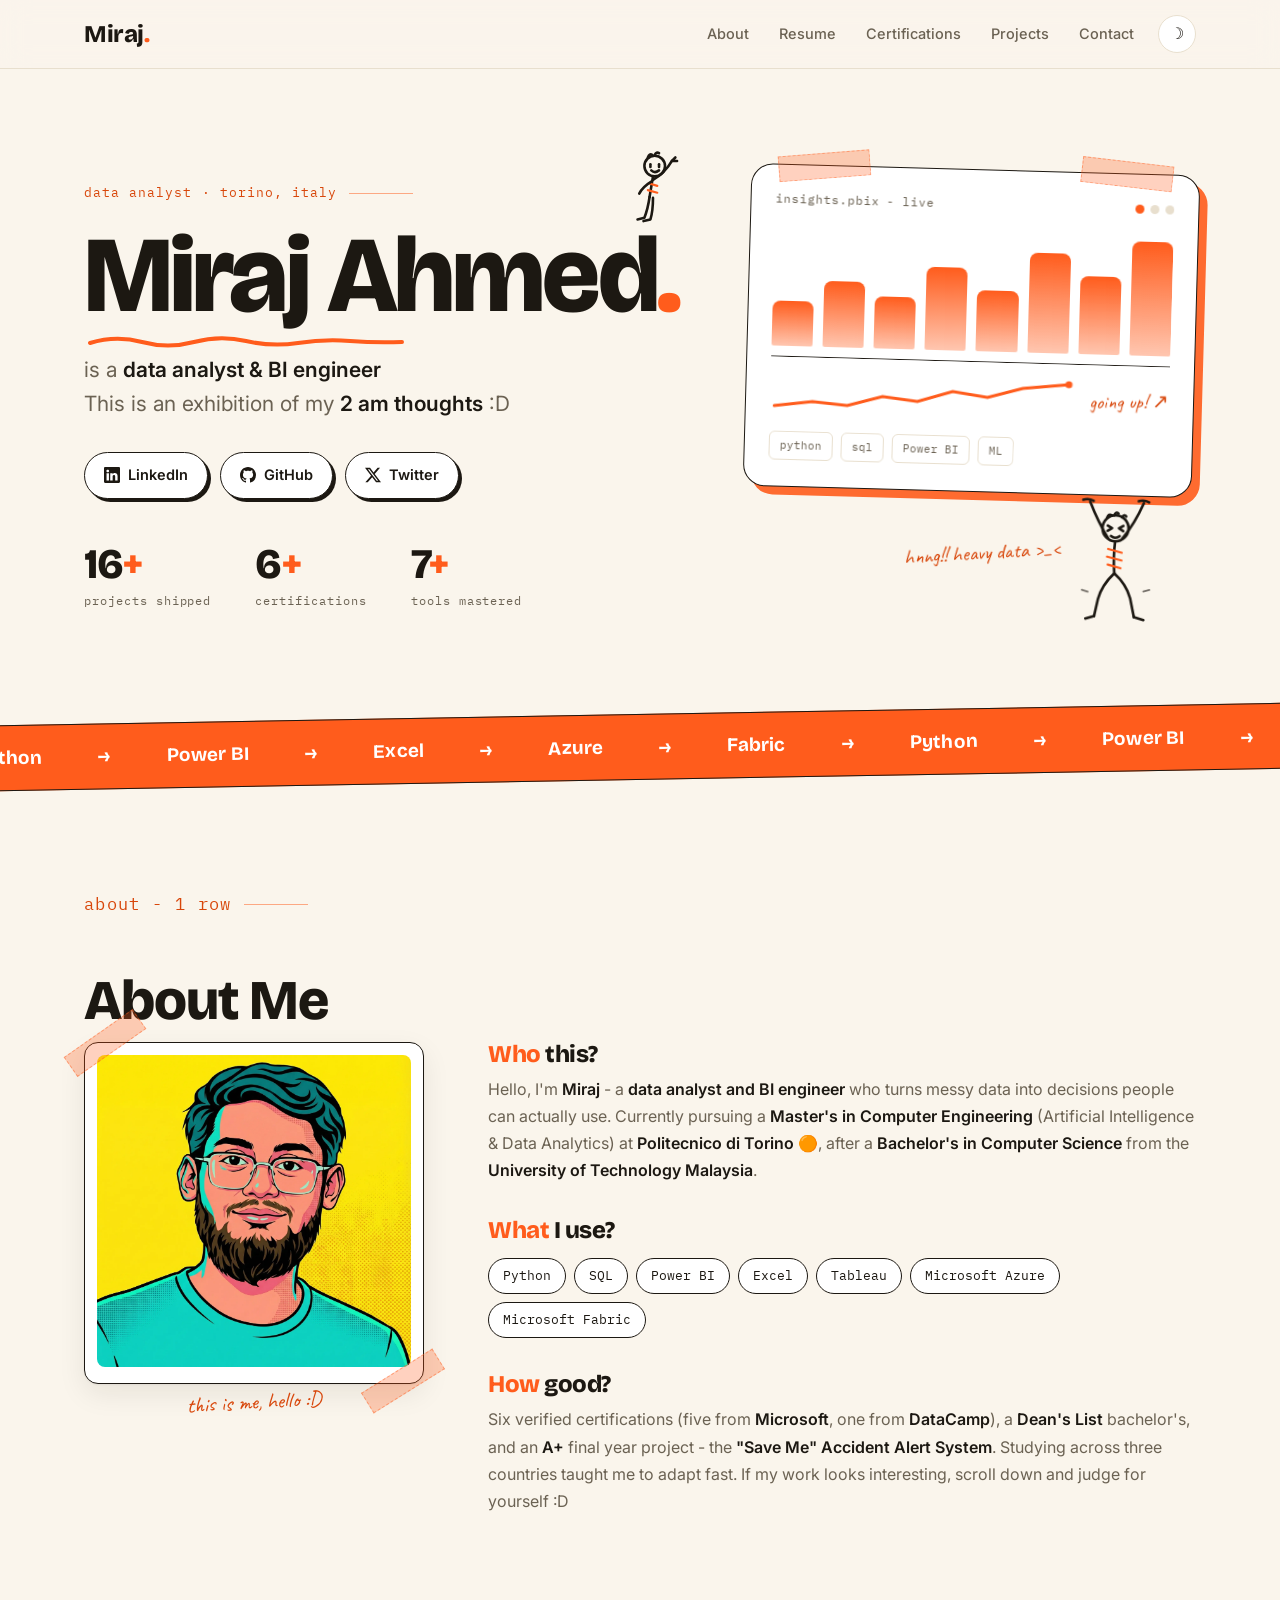
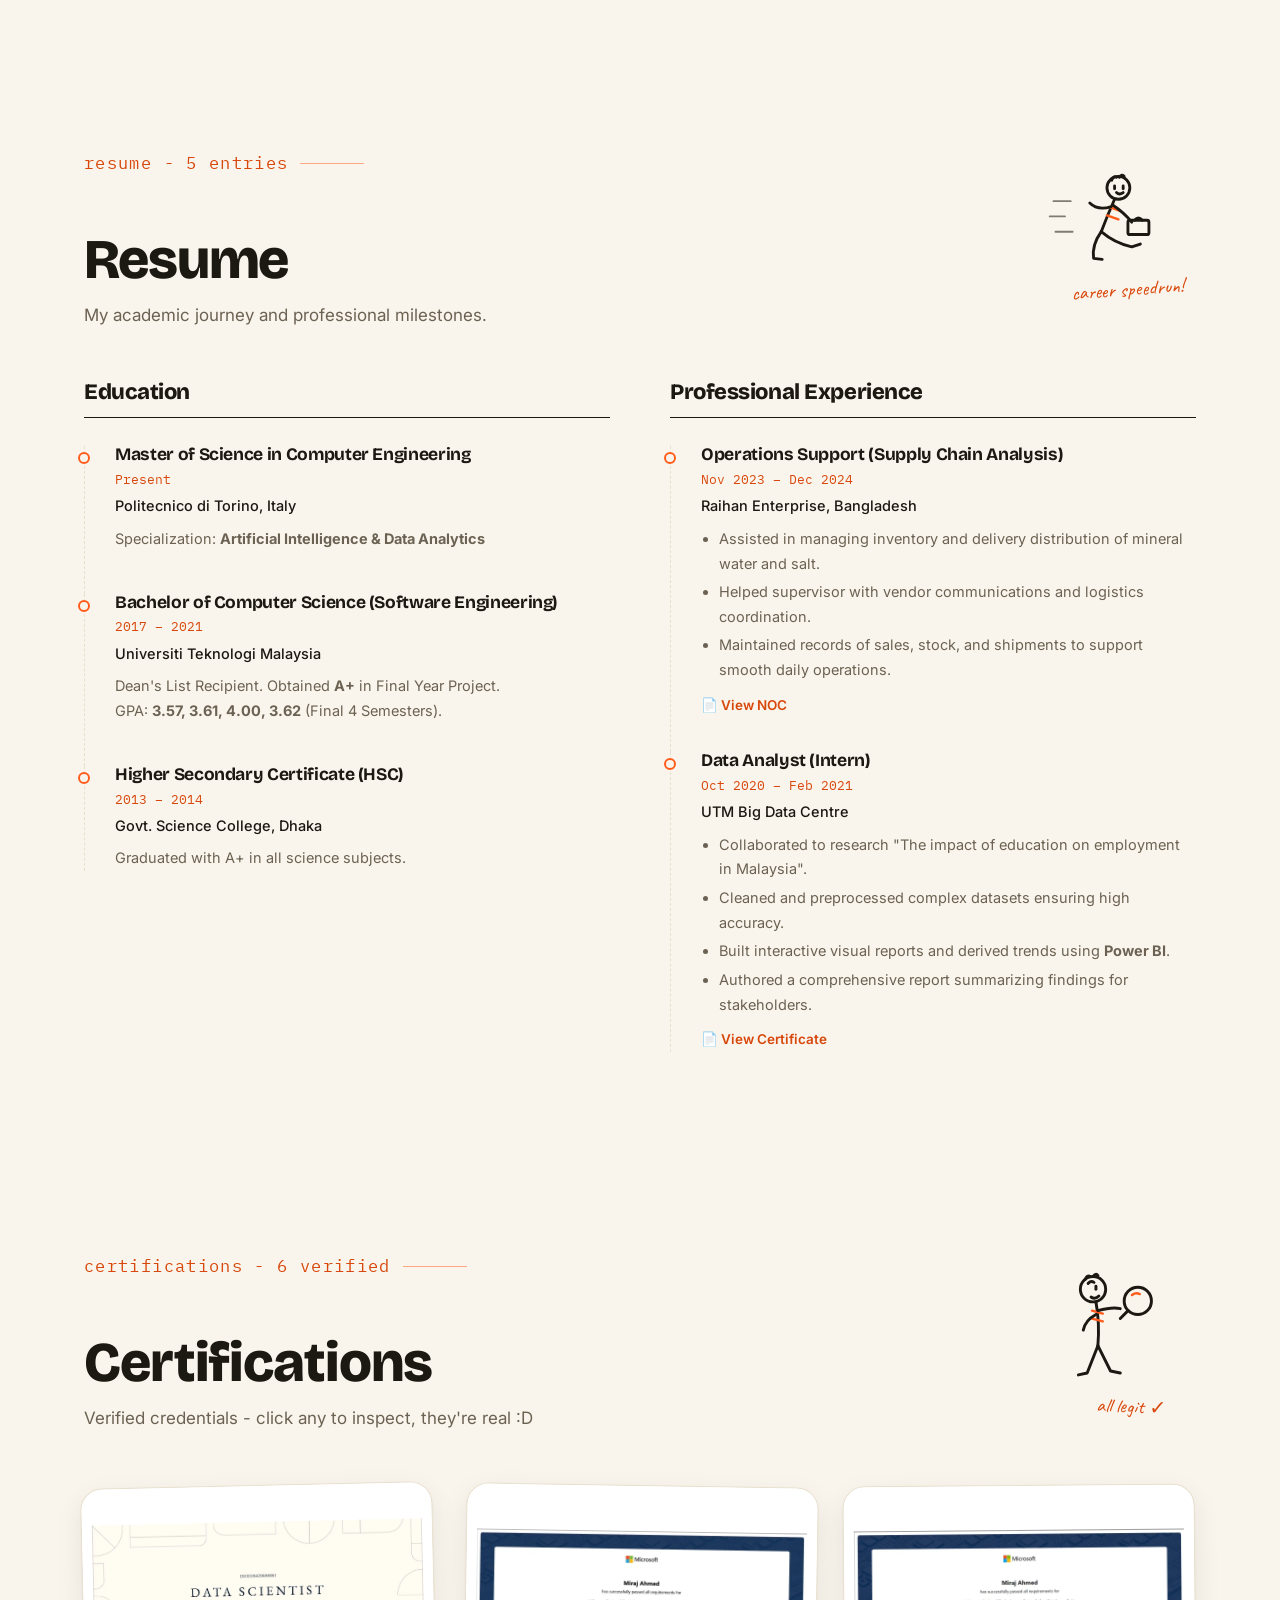
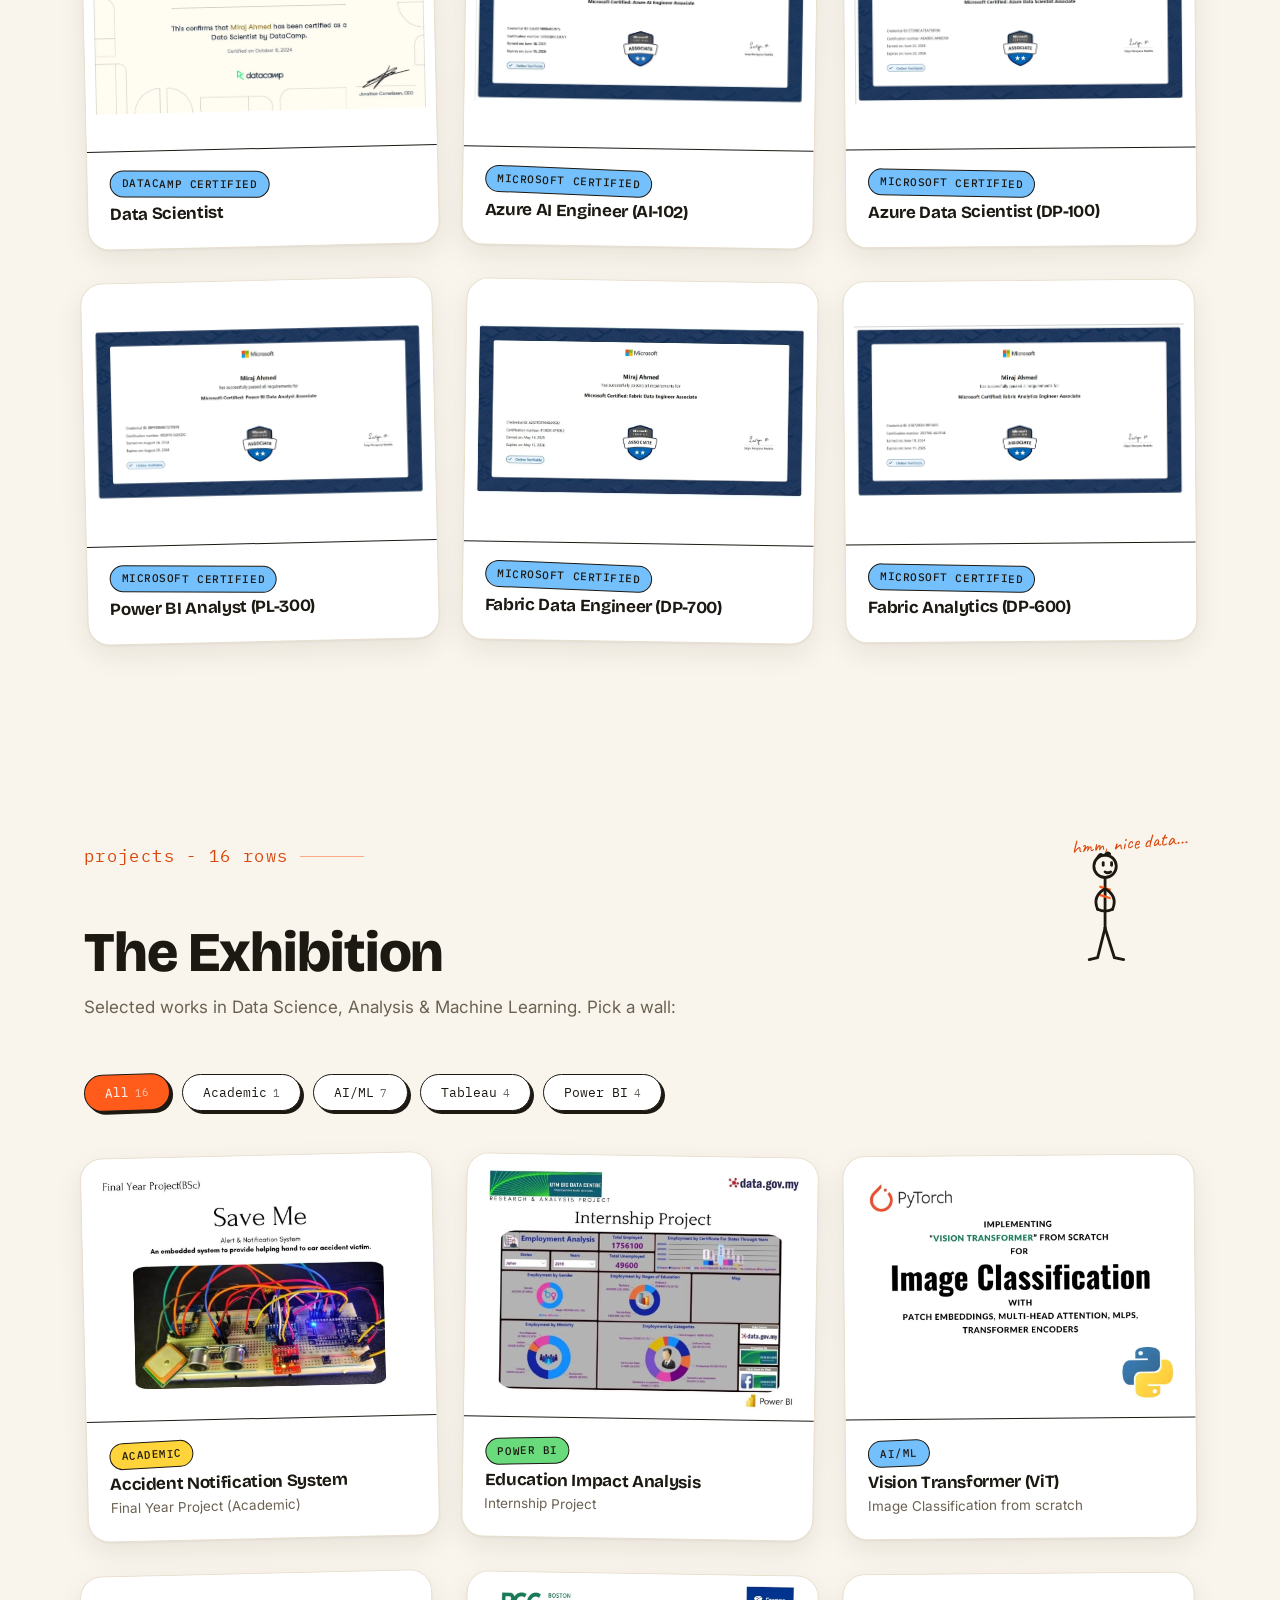
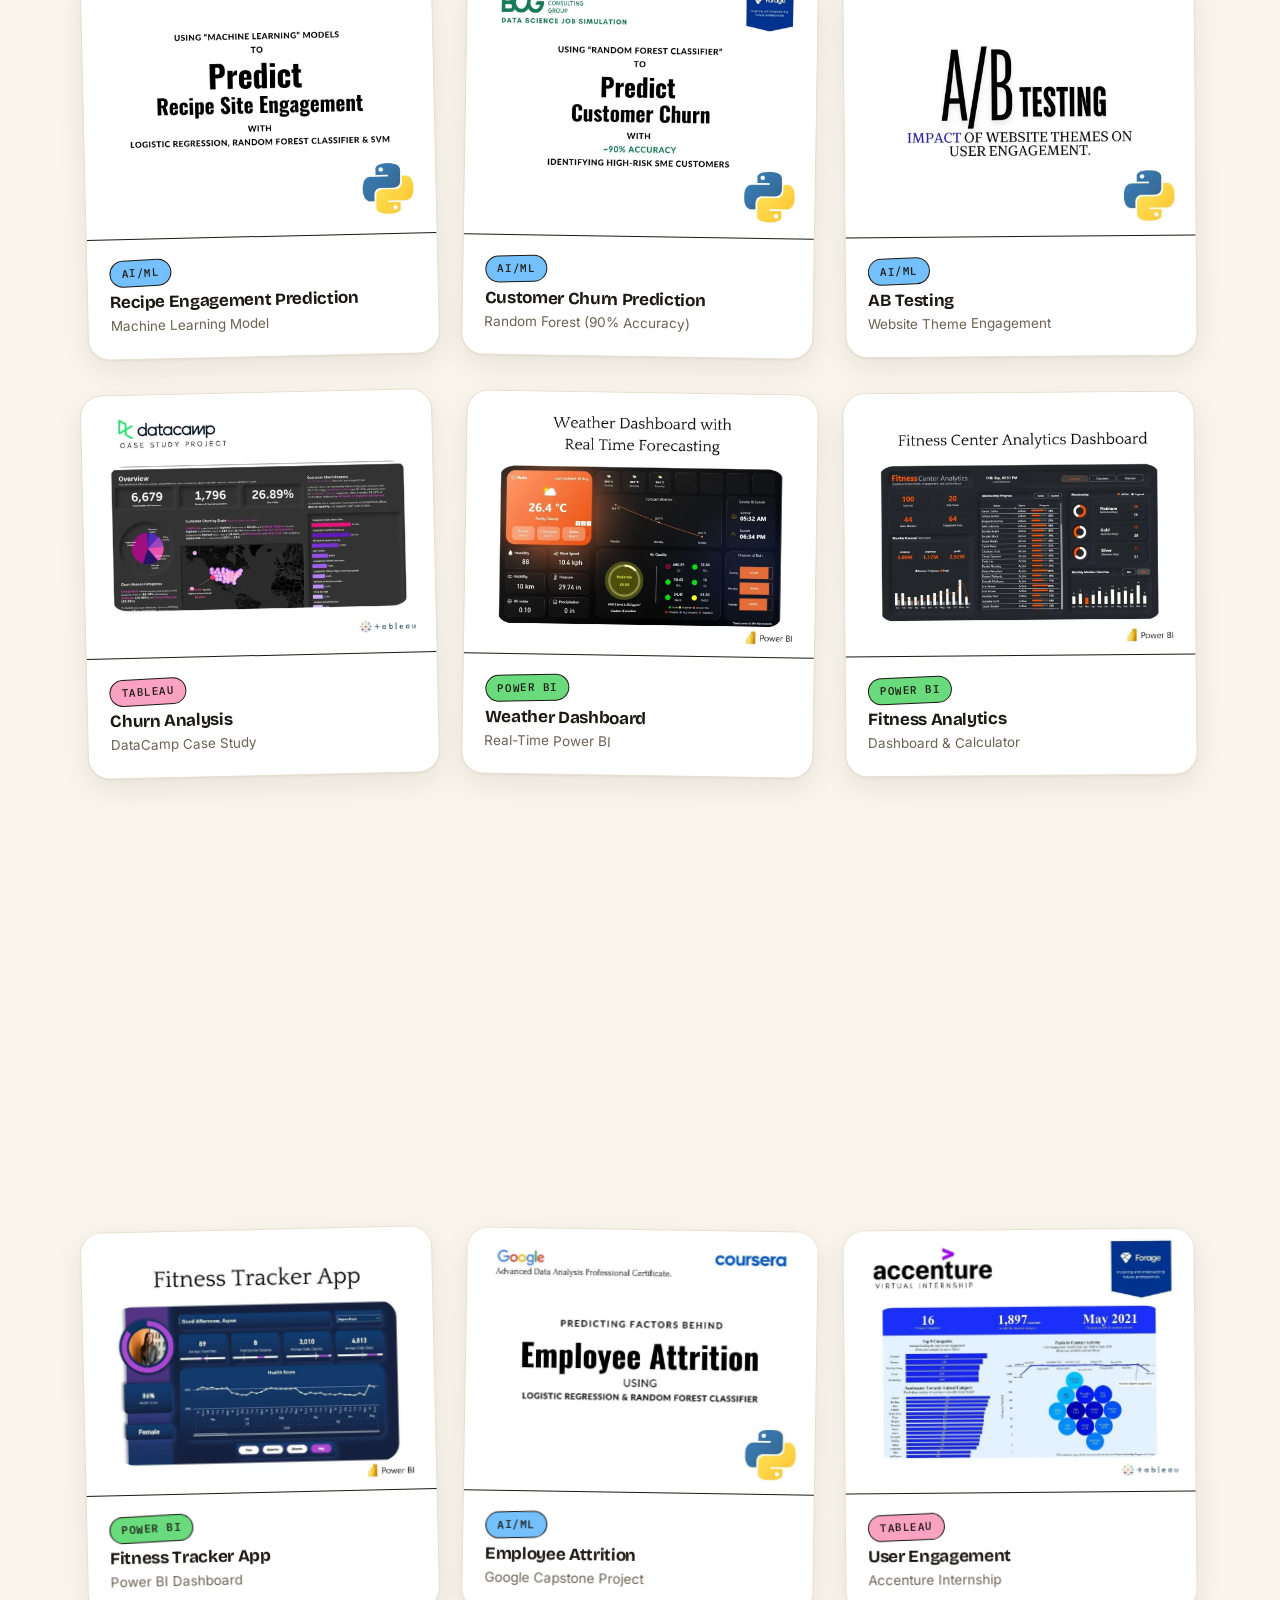
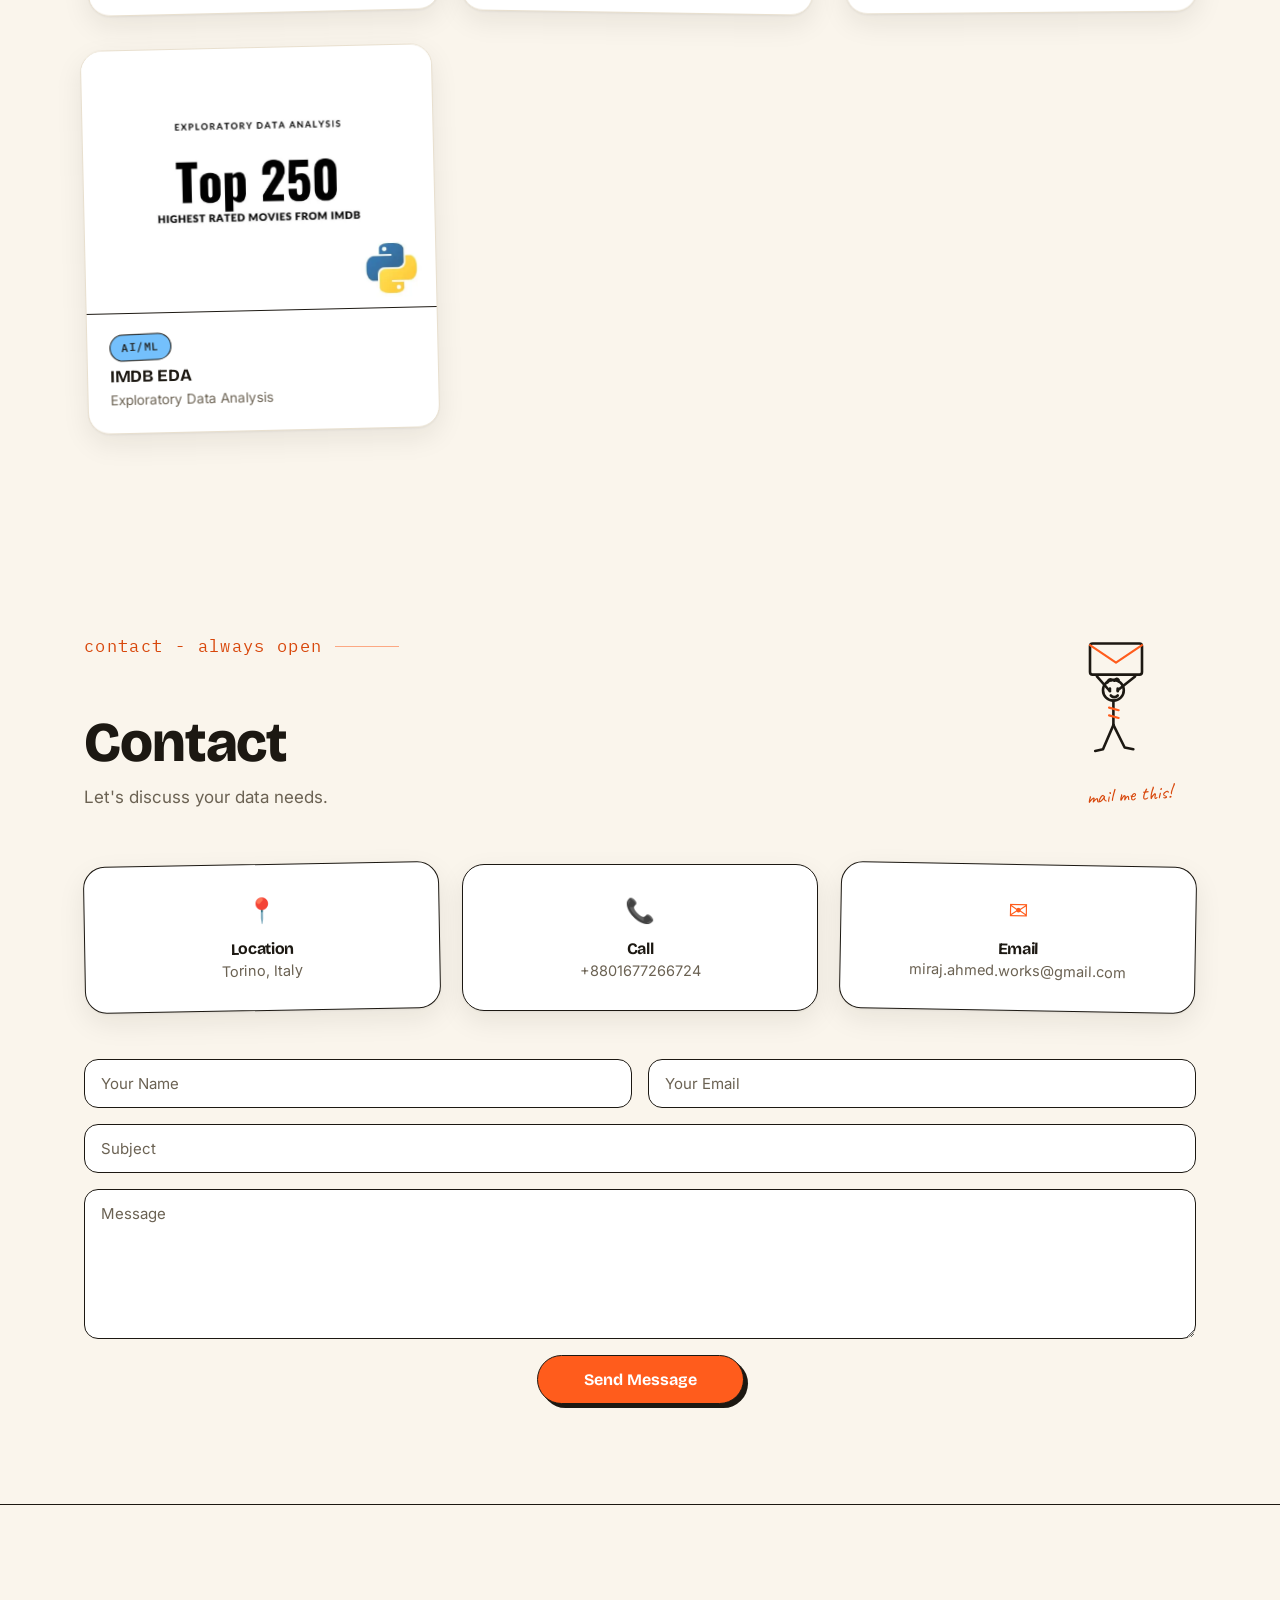
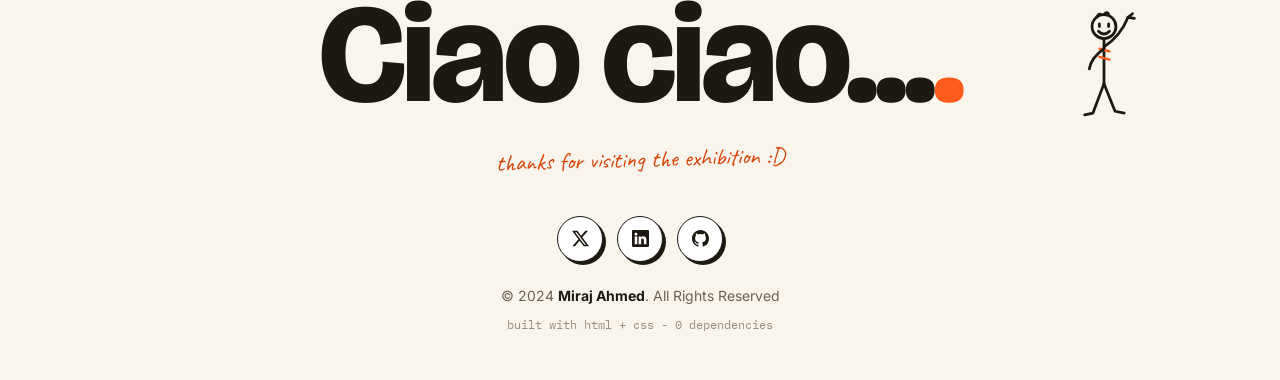
==== commit c71fefe9: "update" ====
--- a/index.html
+++ b/index.html
@@ -189,11 +189,11 @@
     <!-- ============ MARQUEE: exhibition this way ============ -->
     <div class="marquee" aria-hidden="true">
       <div class="marquee-track">
-        <span>exhibition this way</span><span>no photos please</span><span>exhibition this way</span><span>no foods allowed</span>
-        <span>exhibition this way</span><span>no photos please</span><span>exhibition this way</span><span>no foods allowed</span>
-        <span>exhibition this way</span><span>no photos please</span><span>exhibition this way</span><span>no foods allowed</span>
-        <span>exhibition this way</span><span>no photos please</span><span>exhibition this way</span><span>no foods allowed</span>
-      </div>
+        <span>Python</span><span>Power BI</span><span>Excel</span><span>Azure</span><span>Fabric</span>
+        <span>Python</span><span>Power BI</span><span>Excel</span><span>Azure</span><span>Fabric</span>
+        <span>Python</span><span>Power BI</span><span>Excel</span><span>Azure</span><span>Fabric</span>
+        <span>Python</span><span>Power BI</span><span>Excel</span><span>Azure</span><span>Fabric</span>
+              </div>
     </div>
 
     <!-- ============ ABOUT: Who this / What I use / How good ============ -->
--- a/assets/css/home.css
+++ b/assets/css/home.css
@@ -54,7 +54,10 @@
 /* ---------- Base ---------- */
 *, *::before, *::after { box-sizing: border-box; }
 
-html { scroll-behavior: smooth; }
+html {
+  scroll-behavior: smooth;
+  overflow-x: clip; /* mobile browsers ignore overflow-x on body alone */
+}
 
 body {
   margin: 0;
@@ -483,6 +486,22 @@
   .hero-panel { margin-bottom: 140px; }
 }
 
+/* phone-size panel: smaller chart, padding, and boy */
+@media (max-width: 600px) {
+  .hero { padding: 72px 0 48px; }
+  .hero-panel {
+    padding: 16px 16px 18px;
+    margin-bottom: 118px;
+    box-shadow: 5px 5px 0 rgba(var(--accent-rgb), 0.9);
+  }
+  .bars { height: 88px; gap: 7px; margin-bottom: 12px; }
+  .panel-spark svg { height: 30px; }
+  .panel-spark .delta { font-size: 17px; }
+  .panel-legend span { font-size: 10px; padding: 3px 8px; }
+  .doodle-boy { width: 84px; right: 14px; }
+  .strain-label { font-size: 18px; right: 104px; top: calc(100% + 36px); }
+}
+
 /* ---------- Doodle cast (inline SVG, ~1KB each, zero requests) ---------- */
 .dfig { overflow: visible; pointer-events: none; }
 
@@ -580,8 +599,9 @@
   padding: 16px 0;
   overflow: hidden;
   background: var(--accent);
-  transform: rotate(-1deg) scale(1.02);
-  margin: 10px 0;
+  transform: rotate(-1deg);
+  width: 104%;
+  margin: 10px -2%;
 }
 
 .marquee-track {
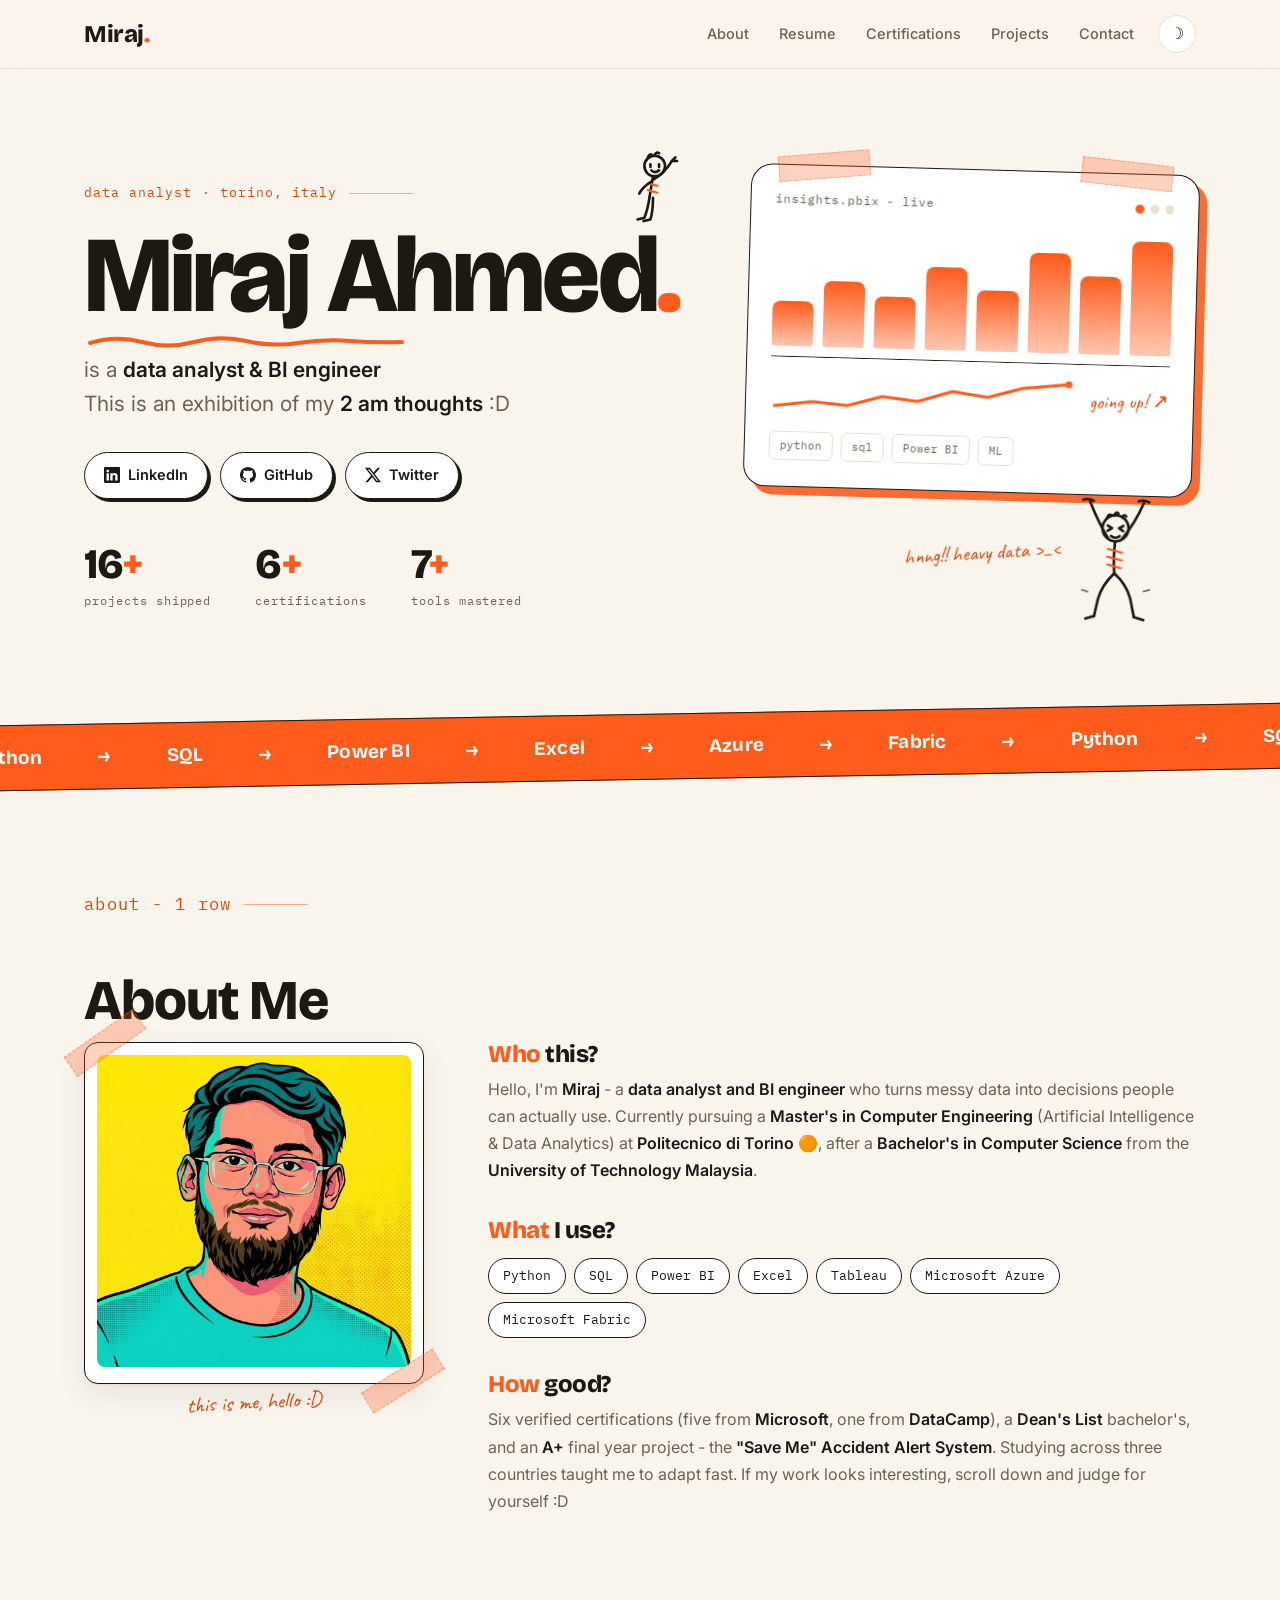
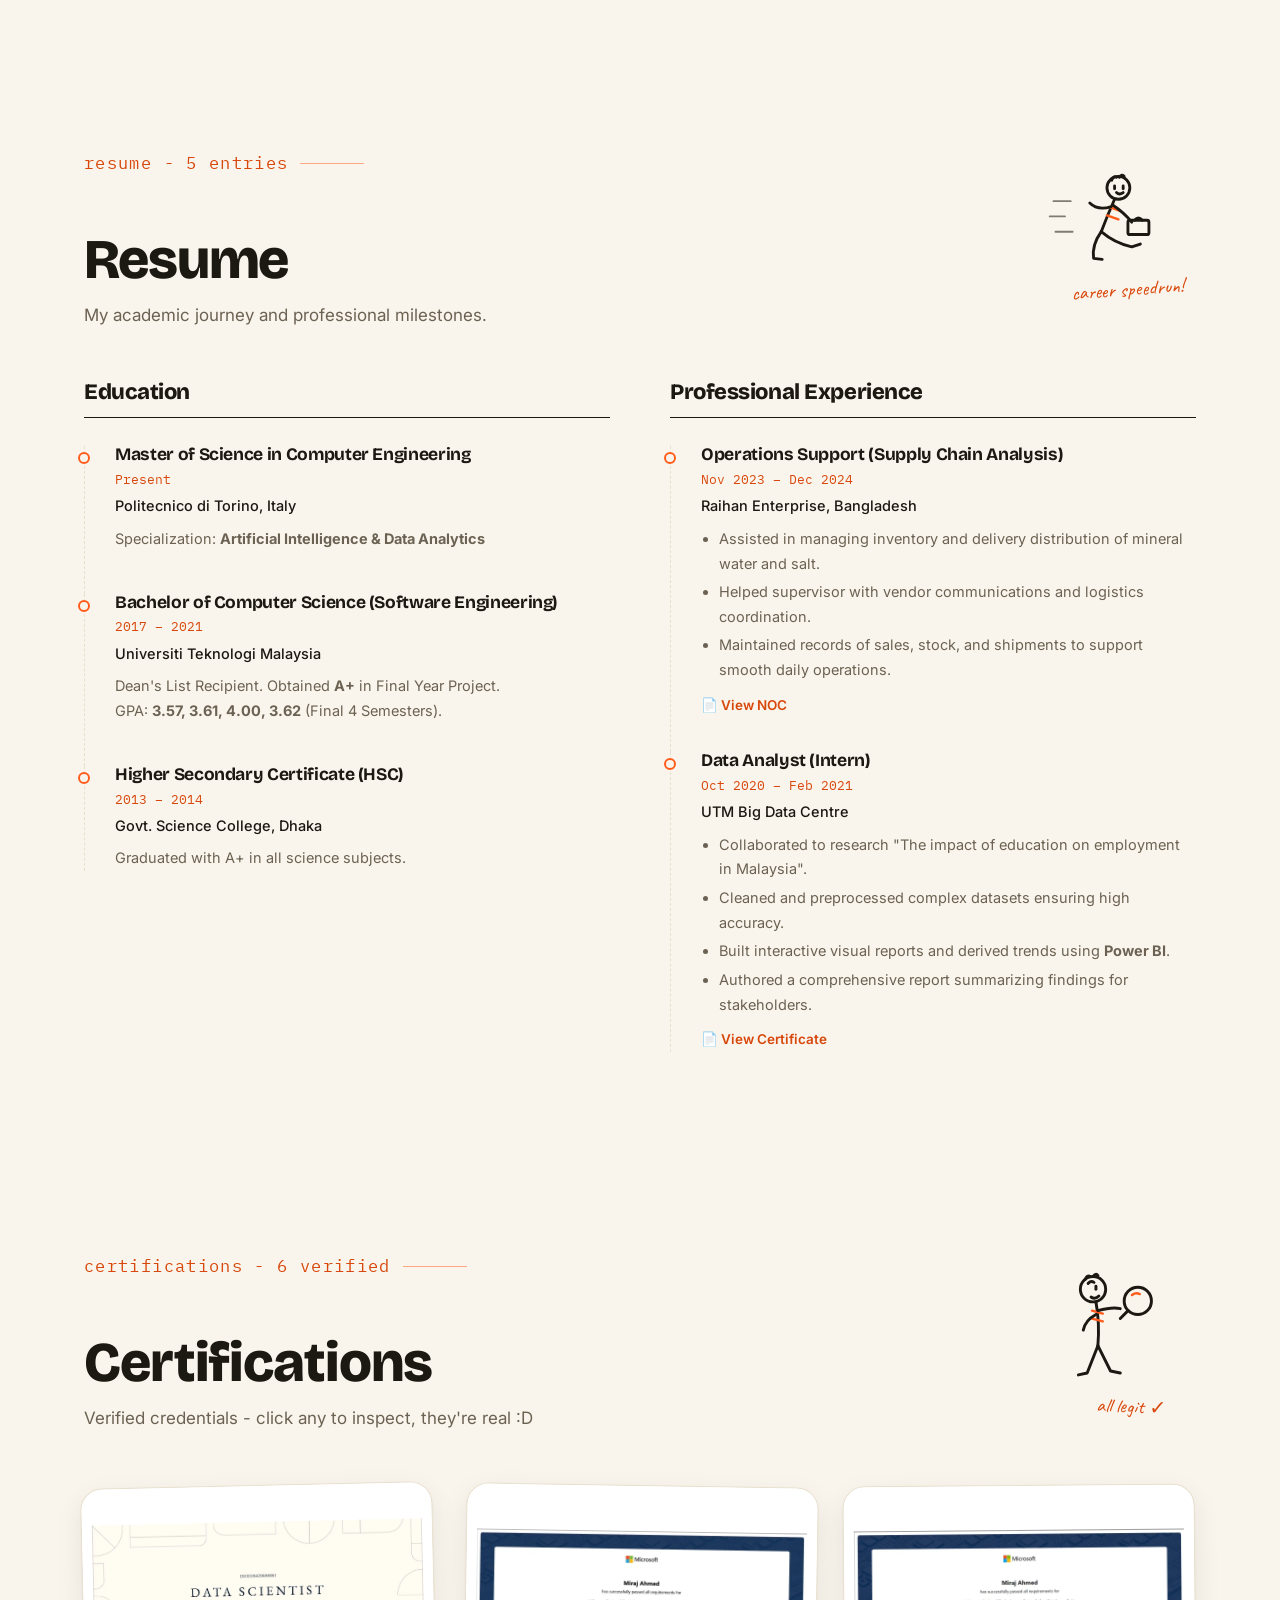
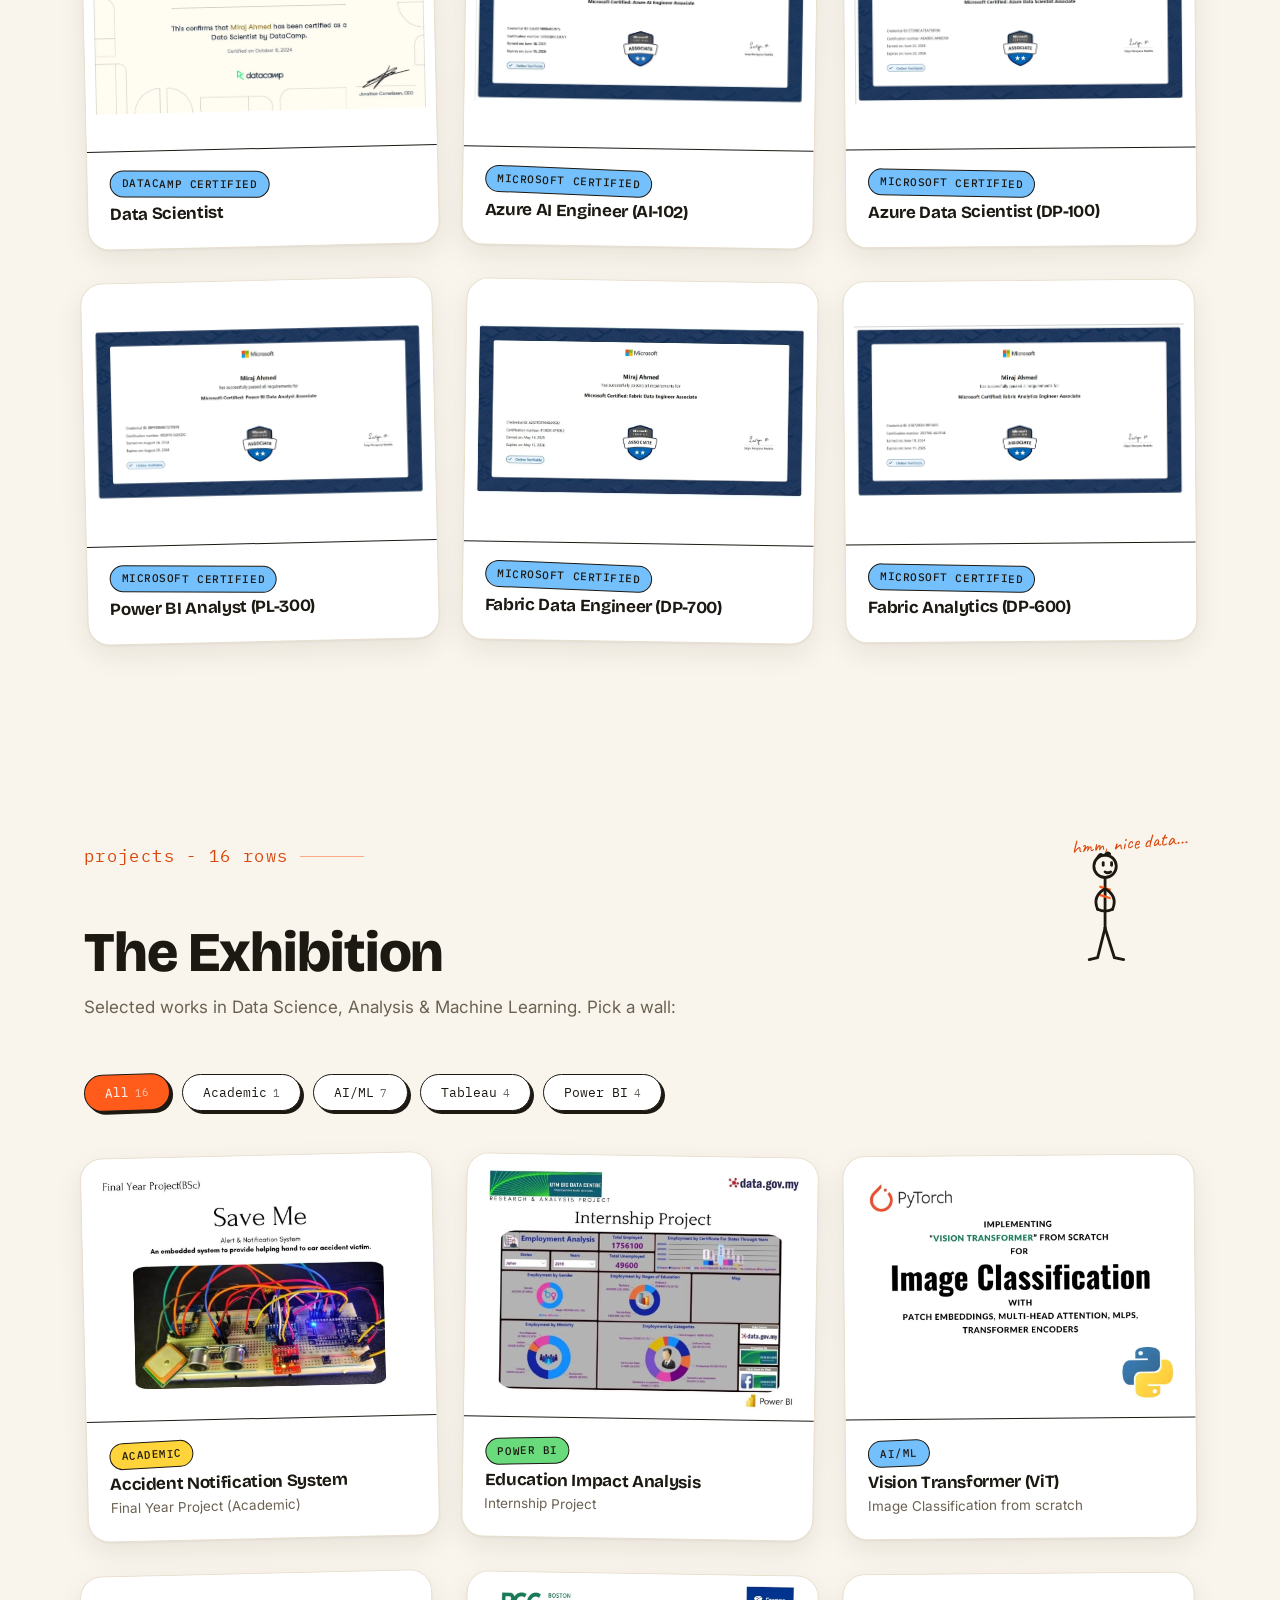
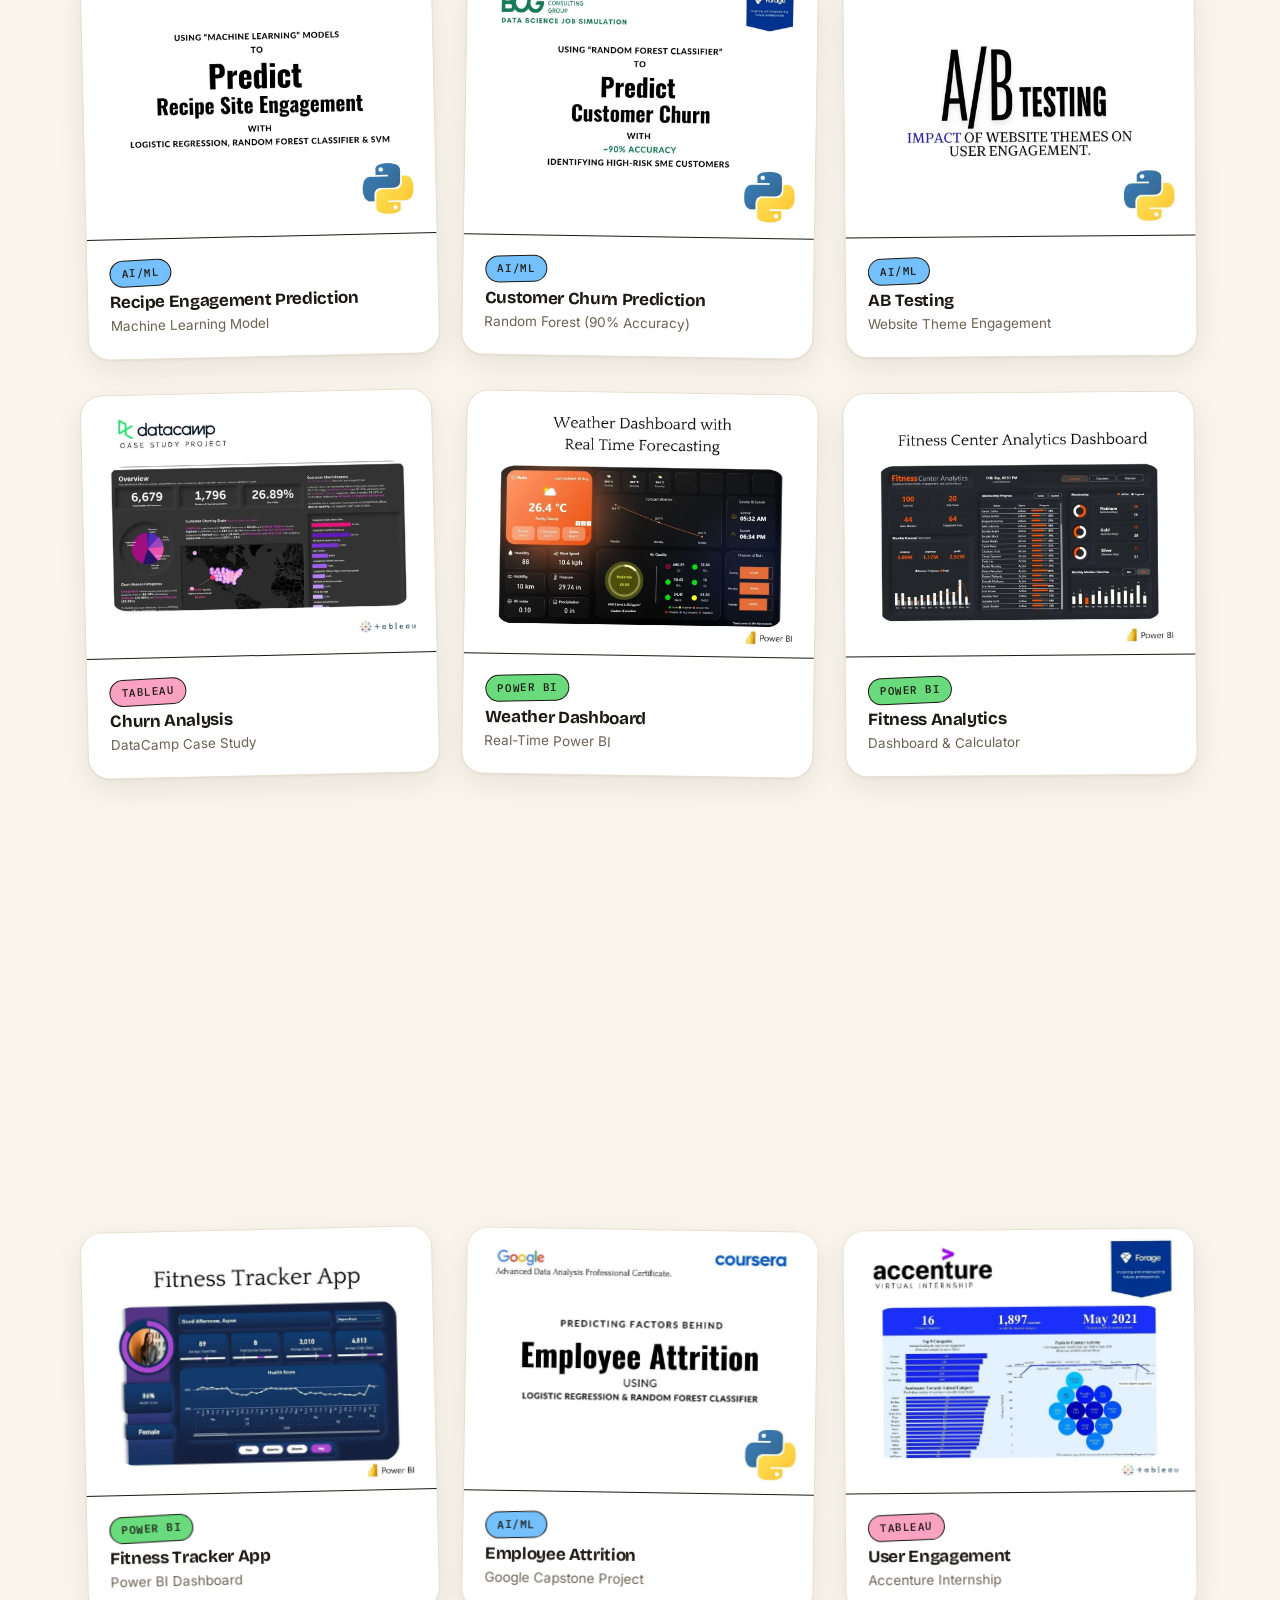
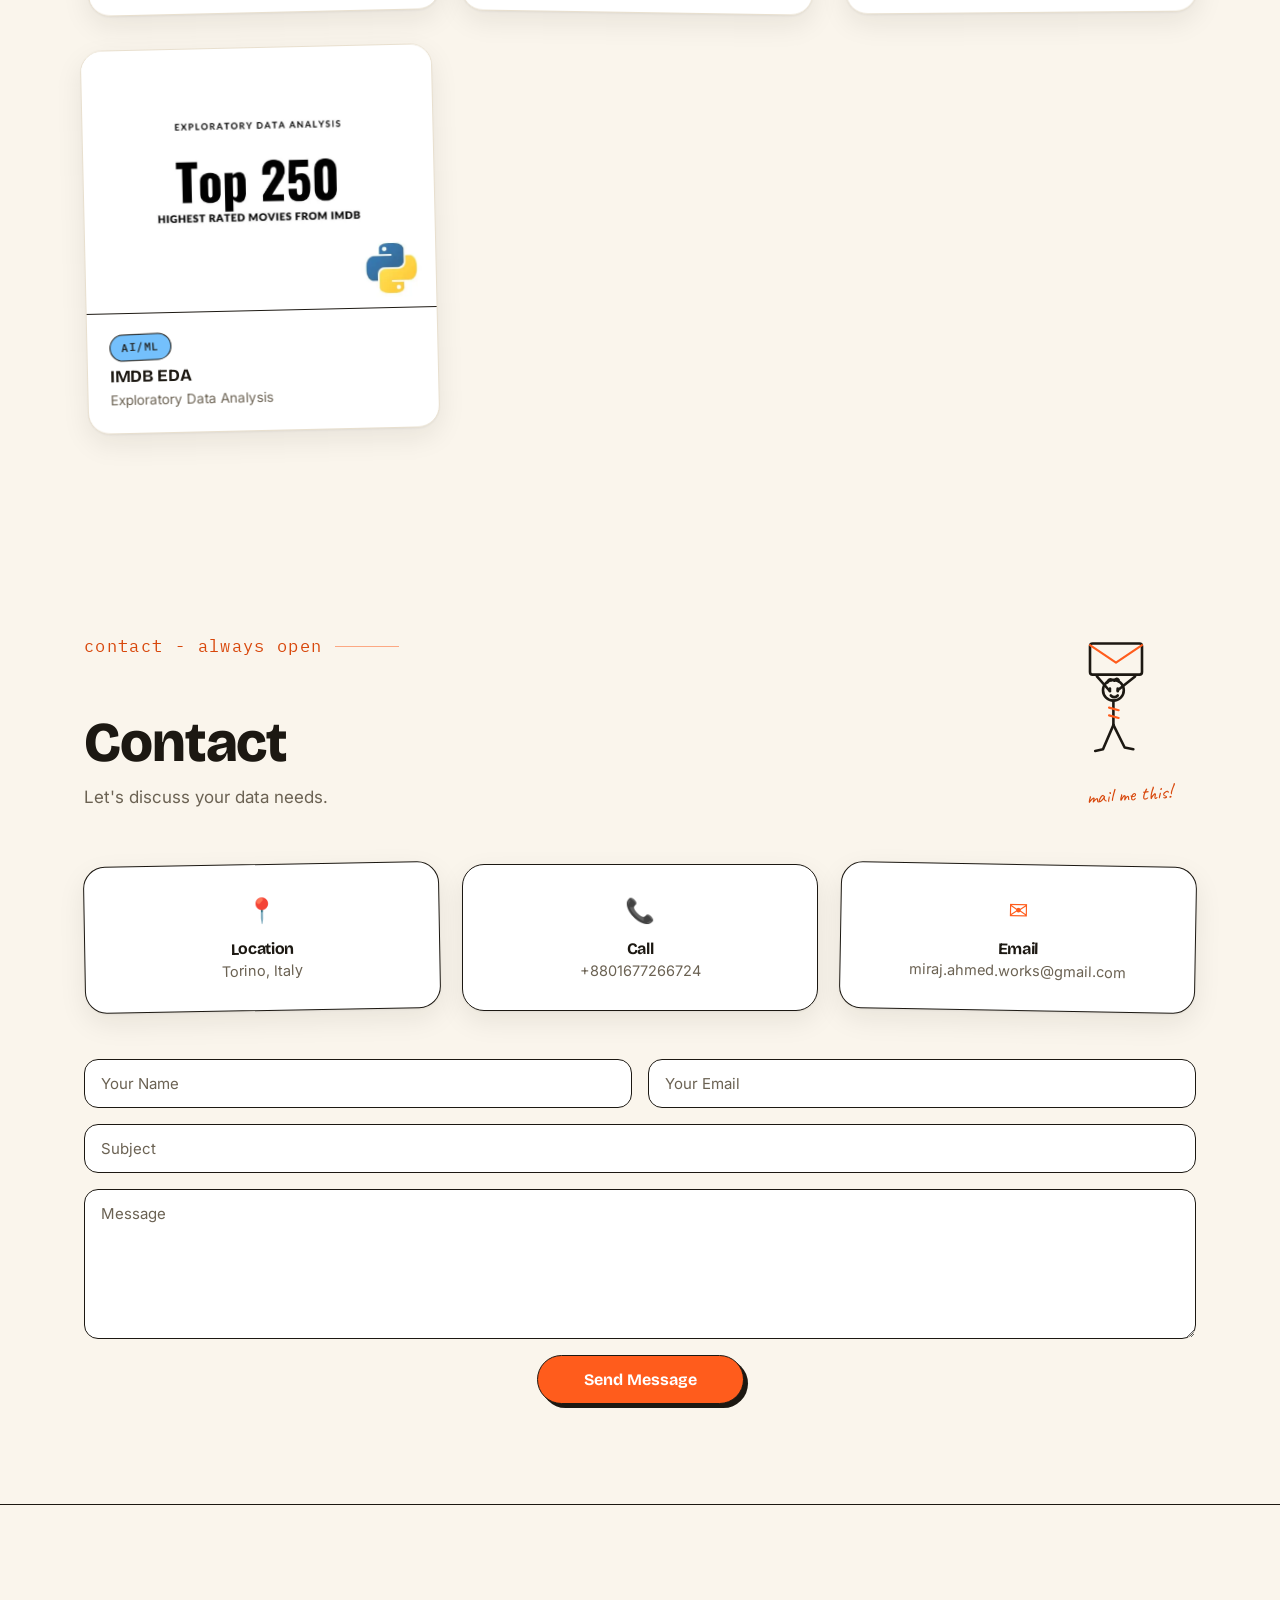
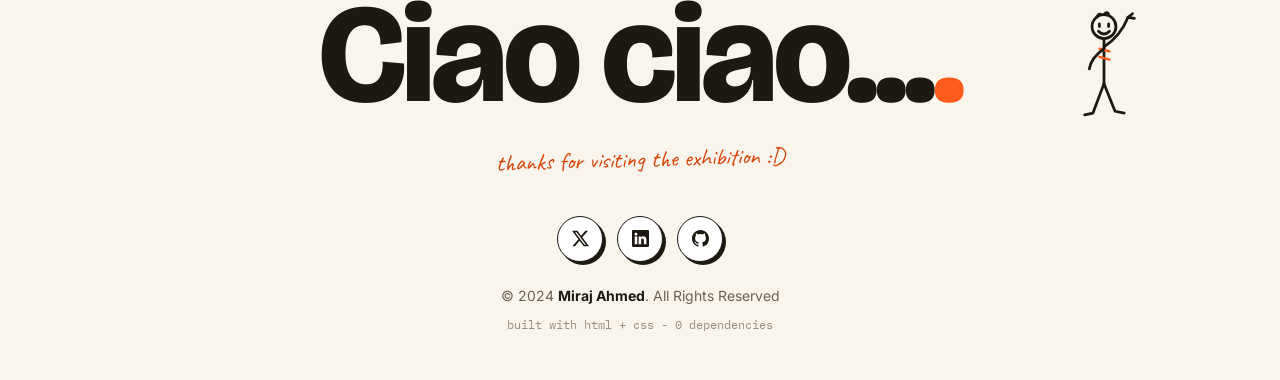
==== commit f9b8c673: "Update" ====
--- a/index.html
+++ b/index.html
@@ -189,11 +189,10 @@
     <!-- ============ MARQUEE: exhibition this way ============ -->
     <div class="marquee" aria-hidden="true">
       <div class="marquee-track">
-        <span>Python</span><span>Power BI</span><span>Excel</span><span>Azure</span><span>Fabric</span>
-        <span>Python</span><span>Power BI</span><span>Excel</span><span>Azure</span><span>Fabric</span>
-        <span>Python</span><span>Power BI</span><span>Excel</span><span>Azure</span><span>Fabric</span>
-        <span>Python</span><span>Power BI</span><span>Excel</span><span>Azure</span><span>Fabric</span>
-              </div>
+        <span>Python</span><span>SQL</span><span>Power BI</span><span>Excel</span><span>Azure</span><span>Fabric</span>
+        <span>Python</span><span>SQL</span><span>Power BI</span><span>Excel</span><span>Azure</span><span>Fabric</span>
+        <span>Python</span><span>SQL</span><span>Power BI</span><span>Excel</span><span>Azure</span><span>Fabric</span>
+      </div>
     </div>
 
     <!-- ============ ABOUT: Who this / What I use / How good ============ -->
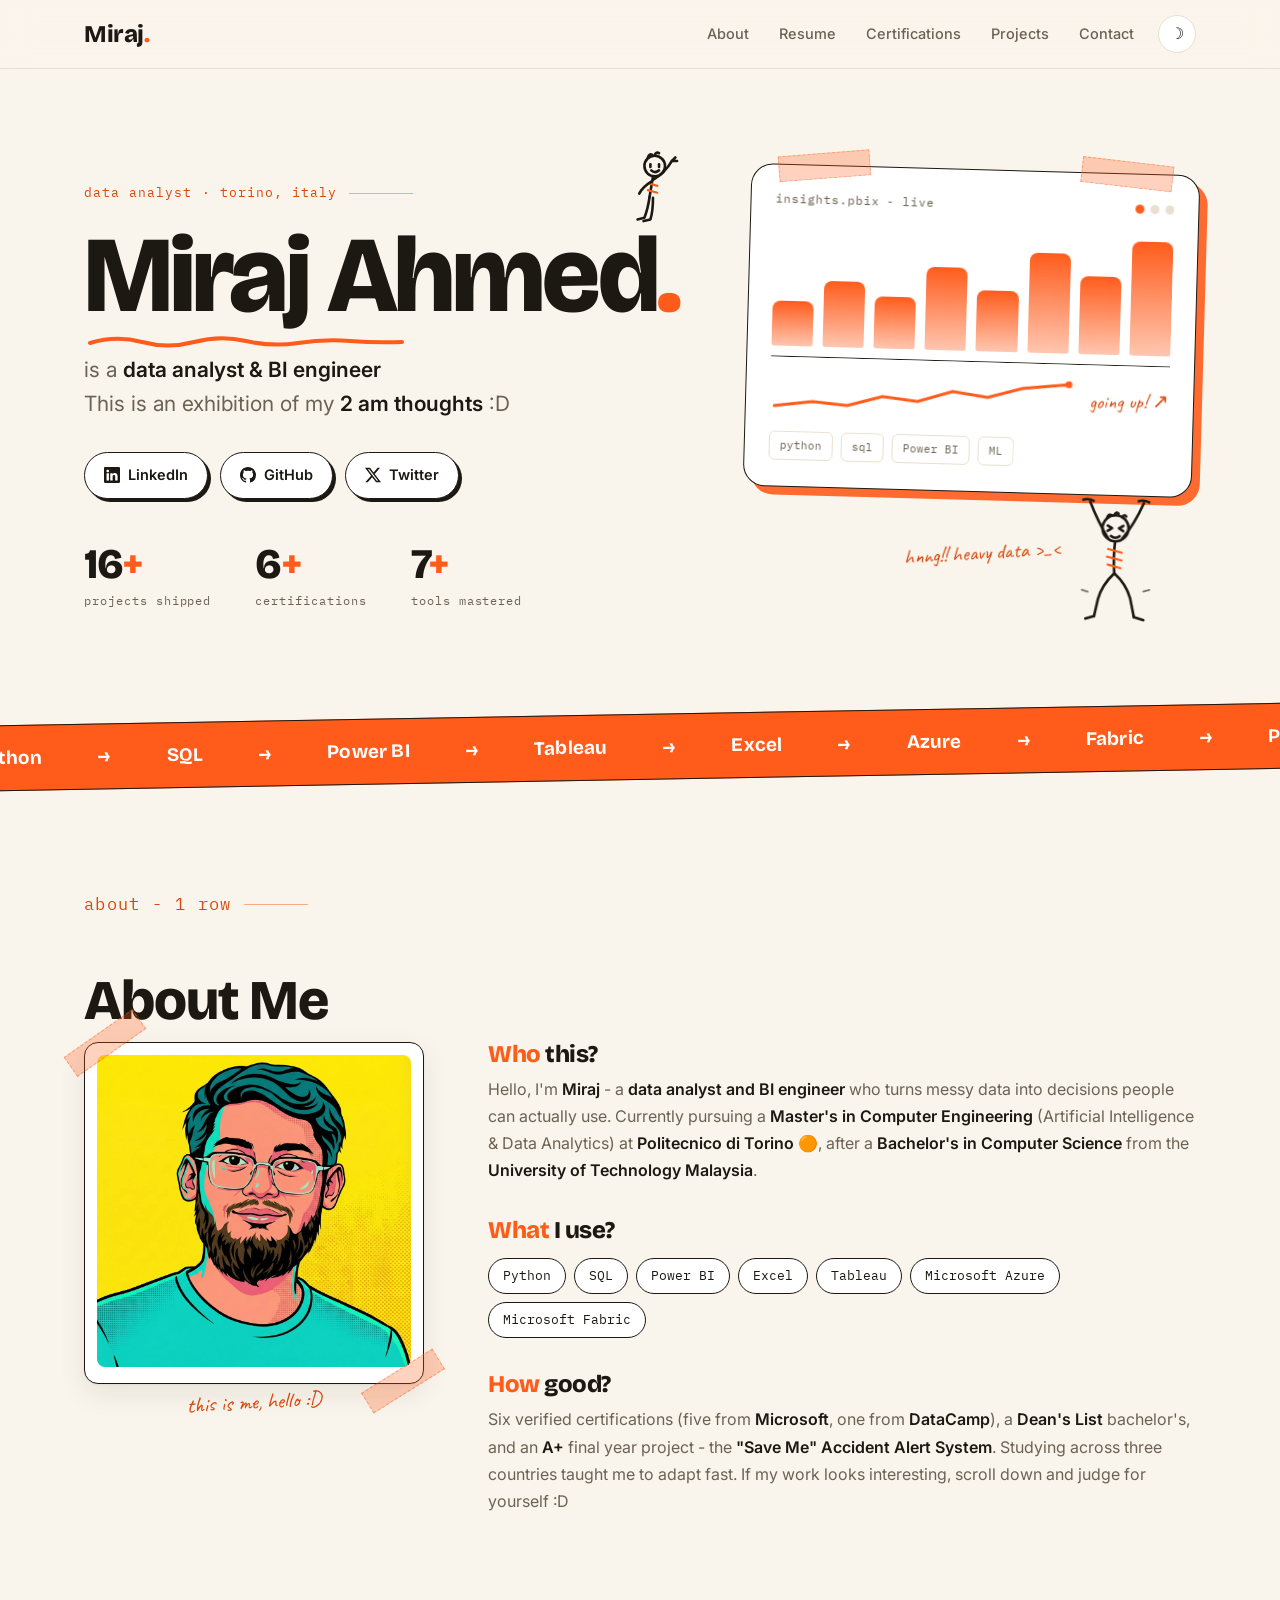
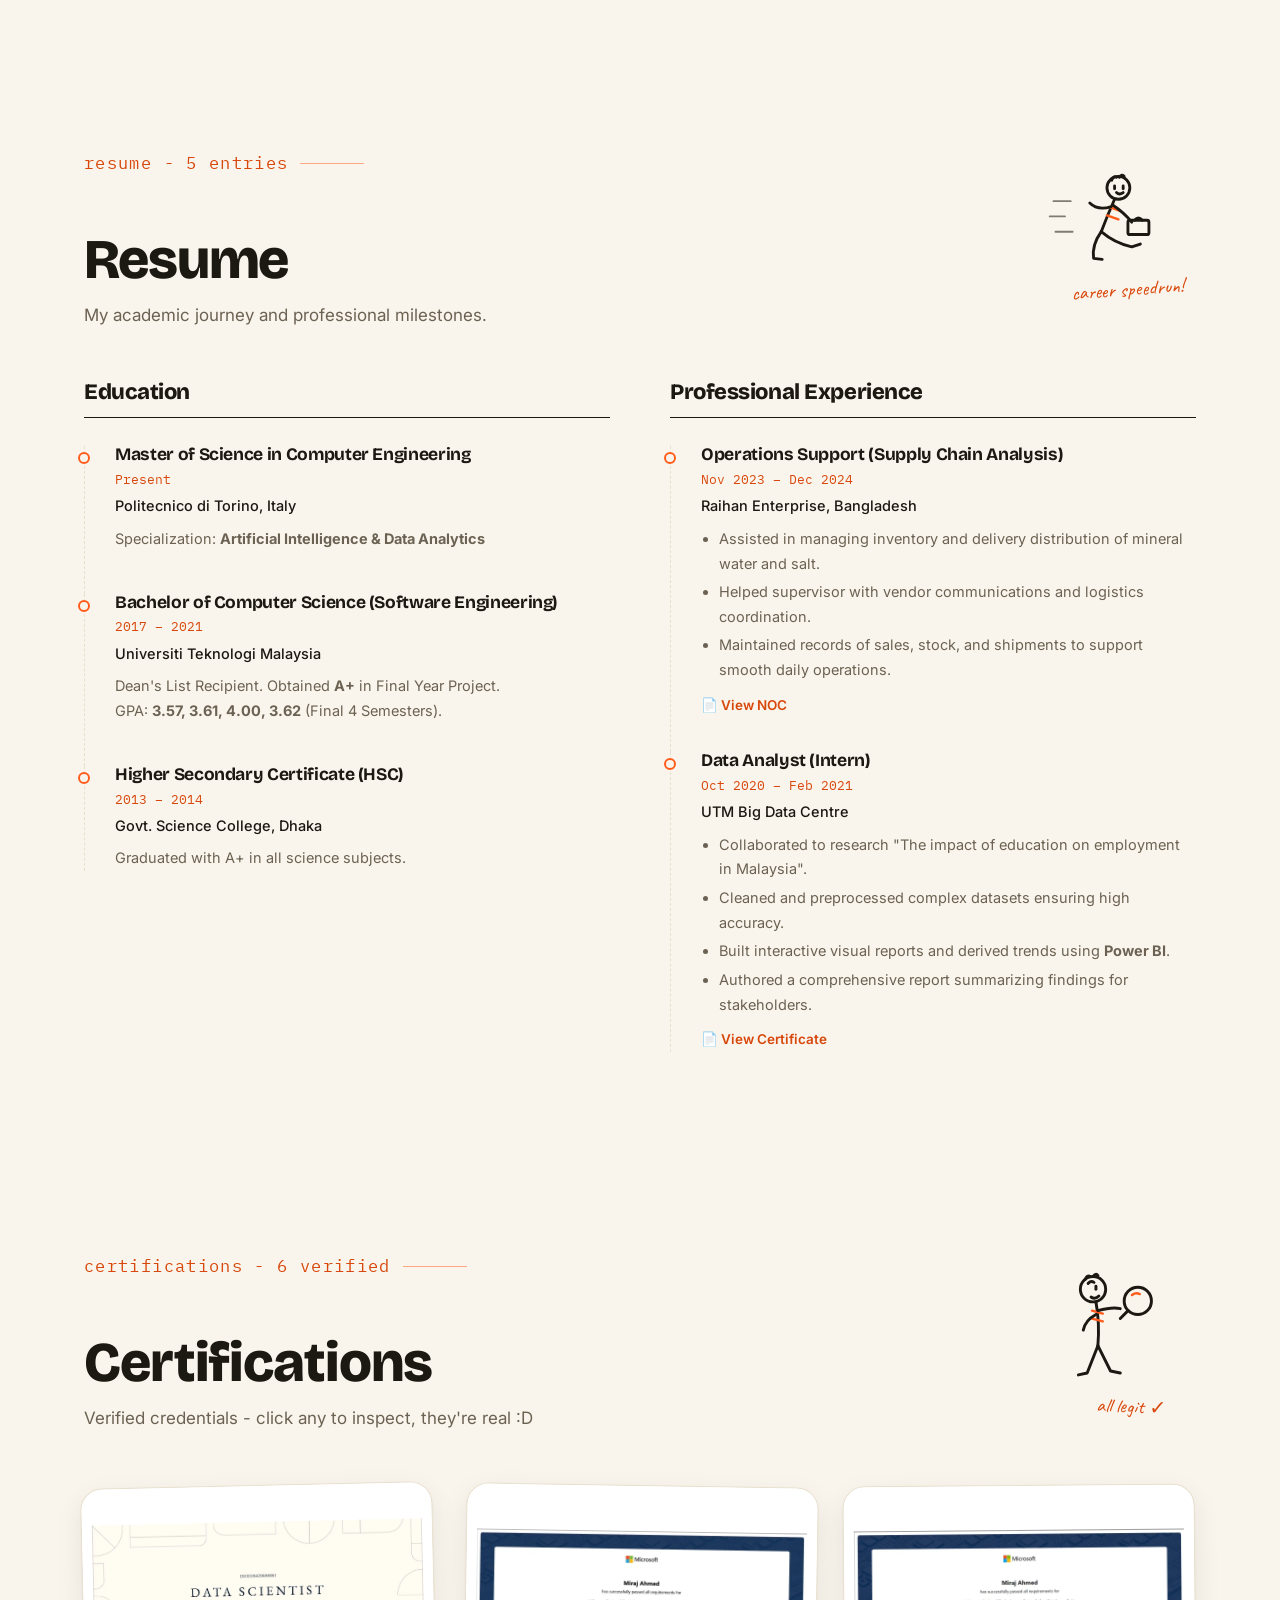
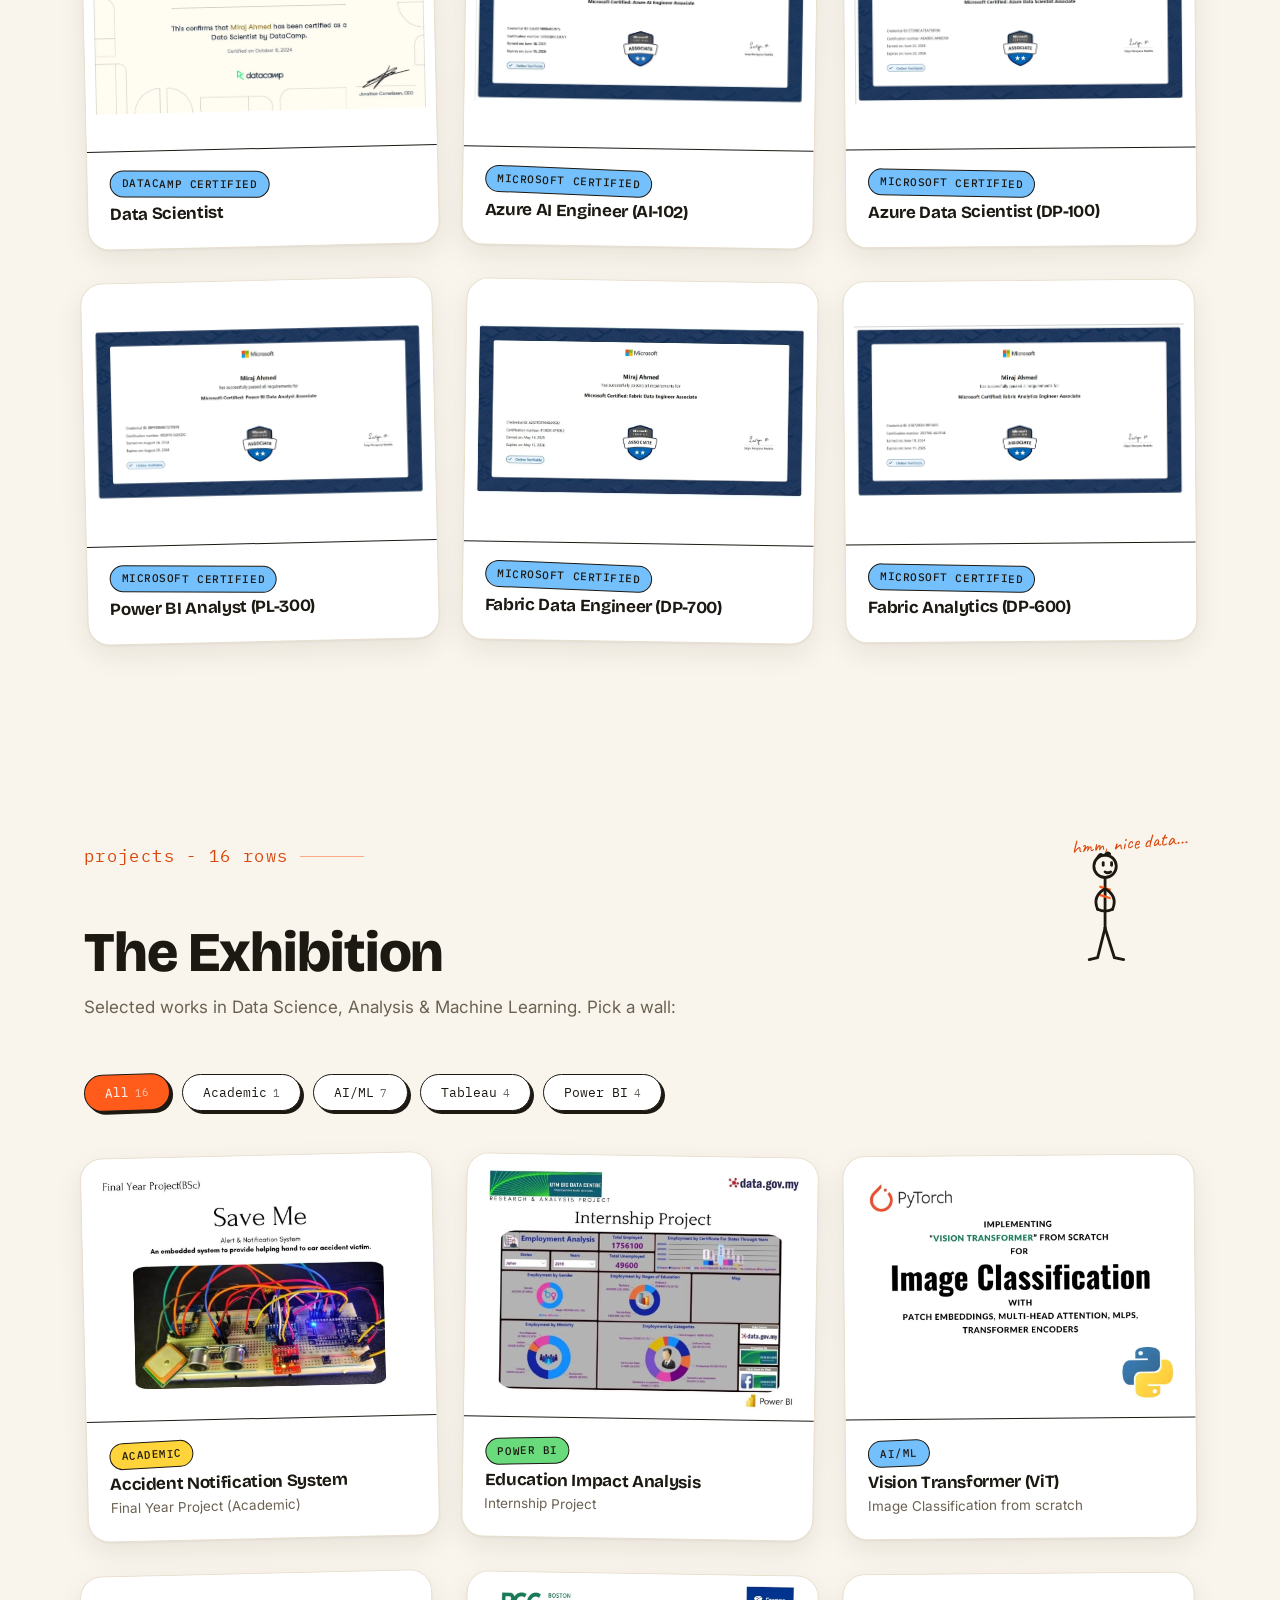
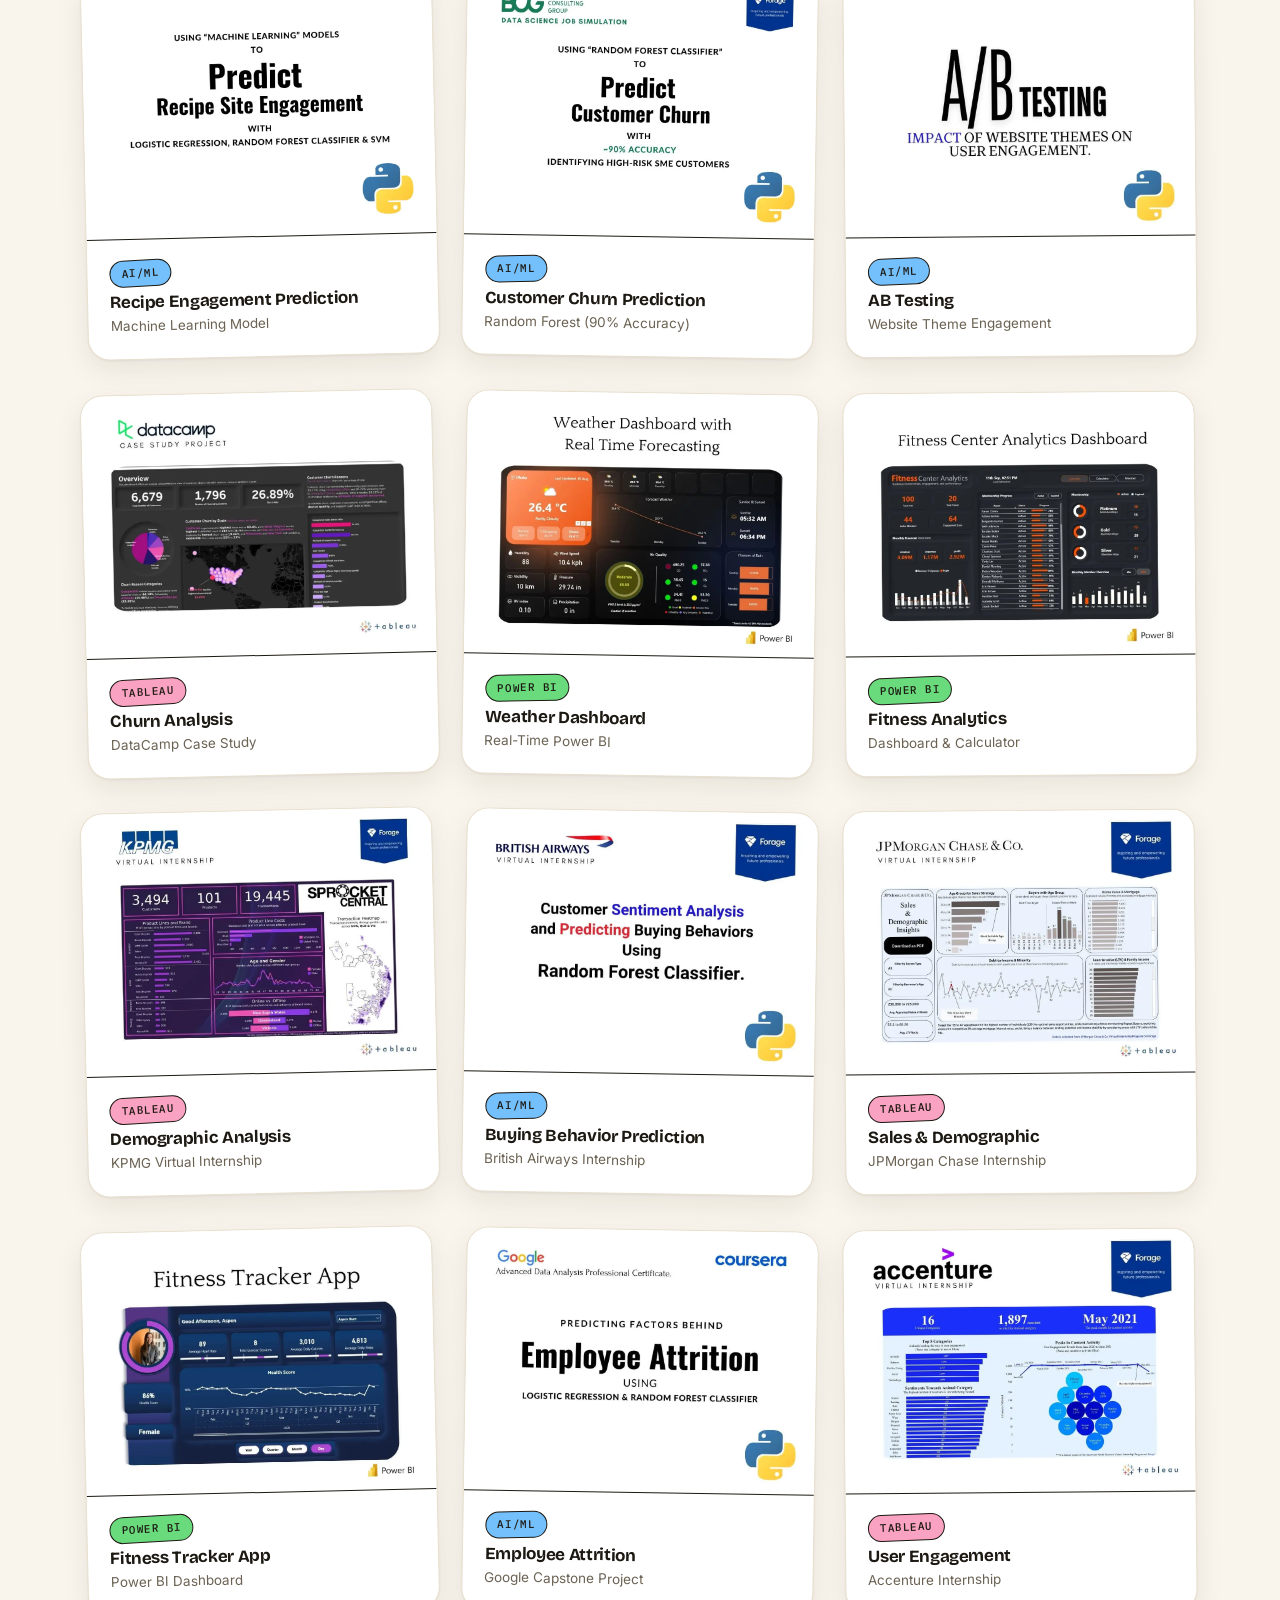
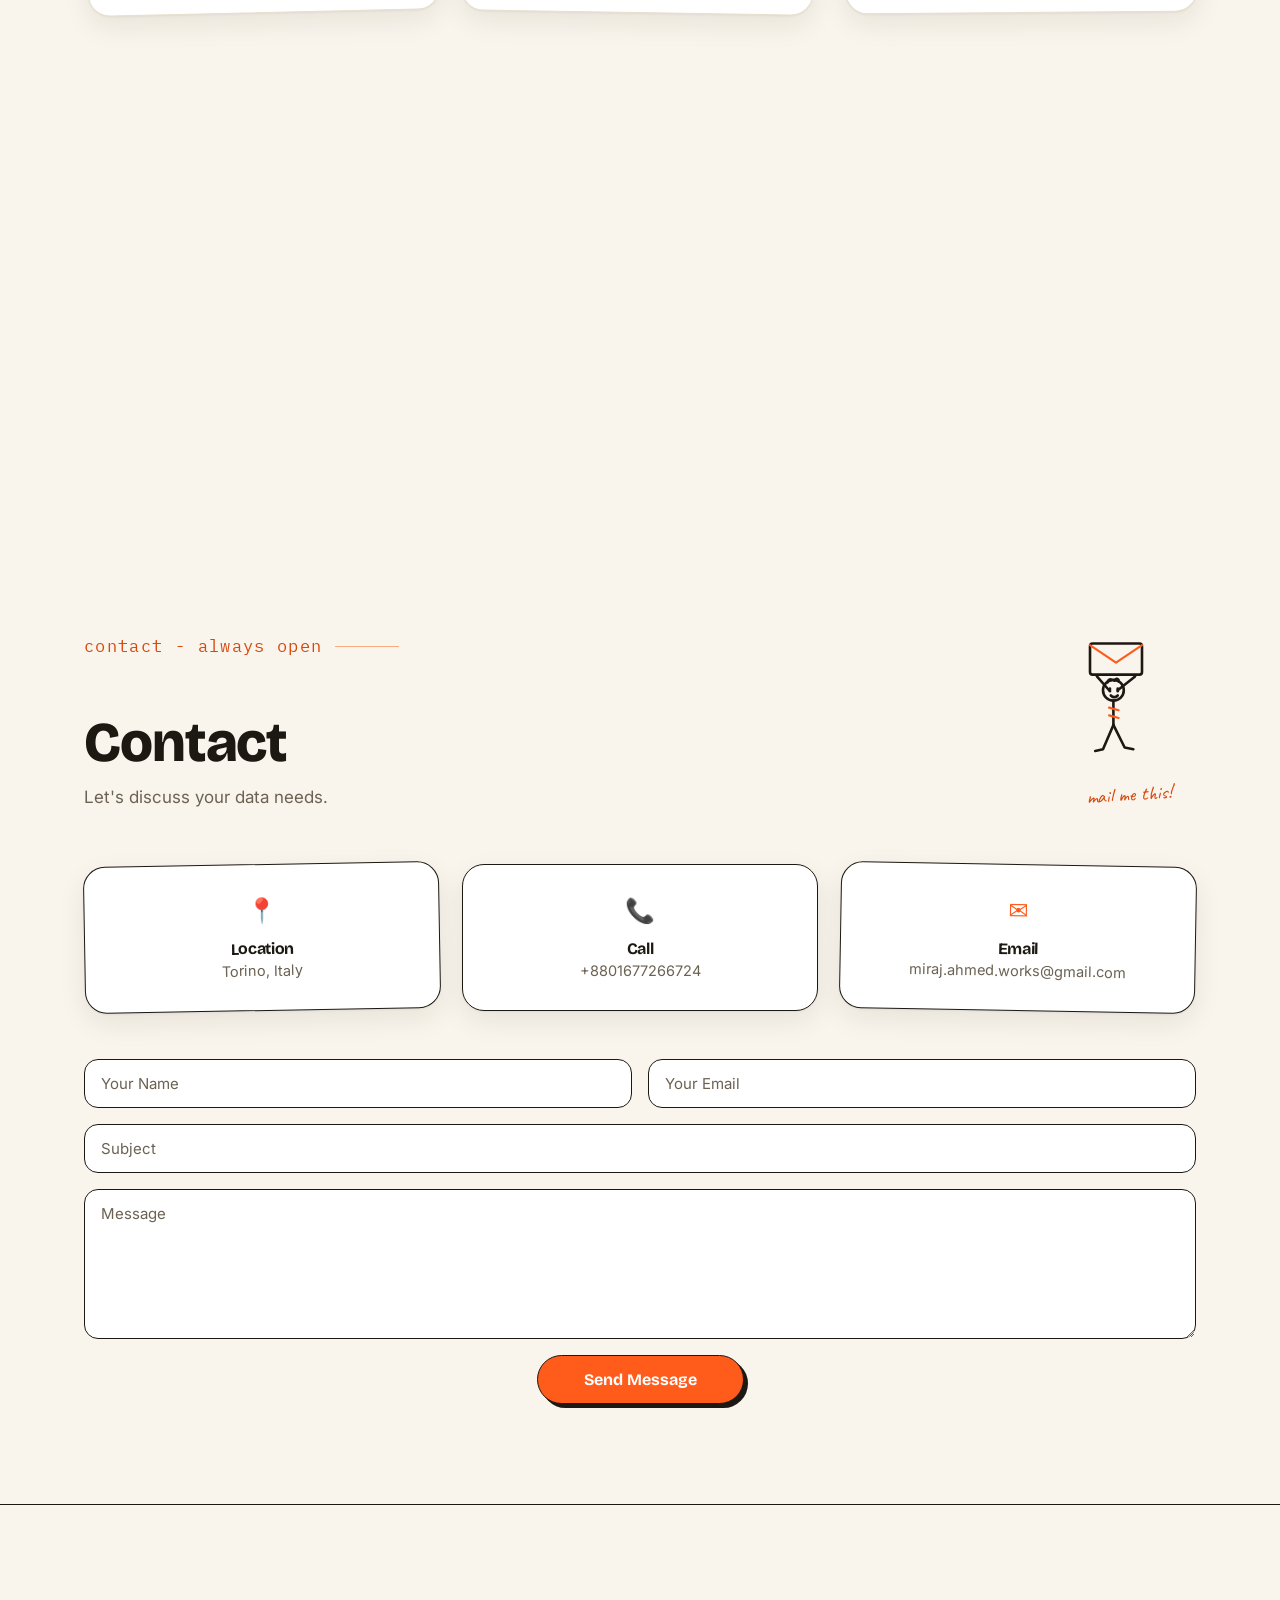
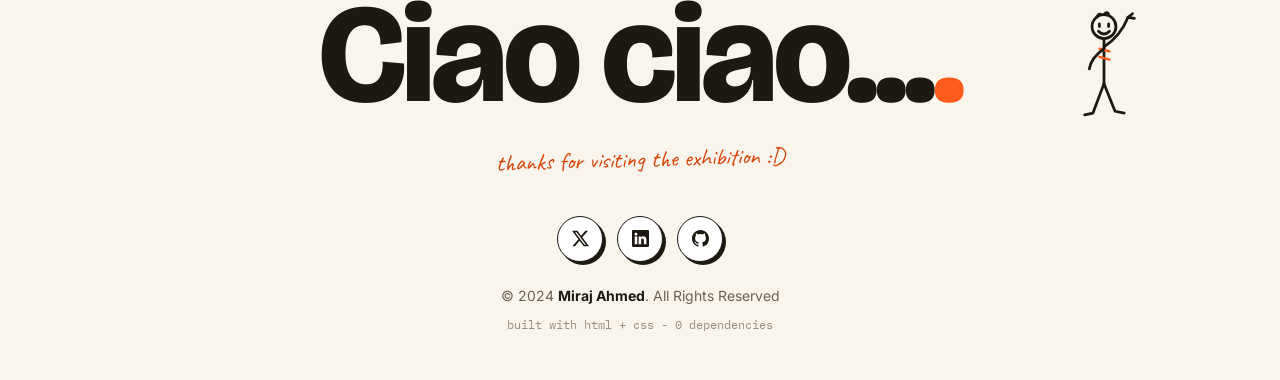
==== commit 2b44e047: "Update" ====
--- a/index.html
+++ b/index.html
@@ -189,10 +189,11 @@
     <!-- ============ MARQUEE: exhibition this way ============ -->
     <div class="marquee" aria-hidden="true">
       <div class="marquee-track">
-        <span>Python</span><span>SQL</span><span>Power BI</span><span>Excel</span><span>Azure</span><span>Fabric</span>
-        <span>Python</span><span>SQL</span><span>Power BI</span><span>Excel</span><span>Azure</span><span>Fabric</span>
-        <span>Python</span><span>SQL</span><span>Power BI</span><span>Excel</span><span>Azure</span><span>Fabric</span>
-      </div>
+        <span>Python</span><span>SQL</span><span>Power BI</span><span>Tableau</span><span>Excel</span><span>Azure</span><span>Fabric</span>
+        <span>Python</span><span>SQL</span><span>Power BI</span><span>Tableau</span><span>Excel</span><span>Azure</span><span>Fabric</span>
+        <span>Python</span><span>SQL</span><span>Power BI</span><span>Tableau</span><span>Excel</span><span>Azure</span><span>Fabric</span>
+        <span>Python</span><span>SQL</span><span>Power BI</span><span>Tableau</span><span>Excel</span><span>Azure</span><span>Fabric</span>
+        </div>
     </div>
 
     <!-- ============ ABOUT: Who this / What I use / How good ============ -->
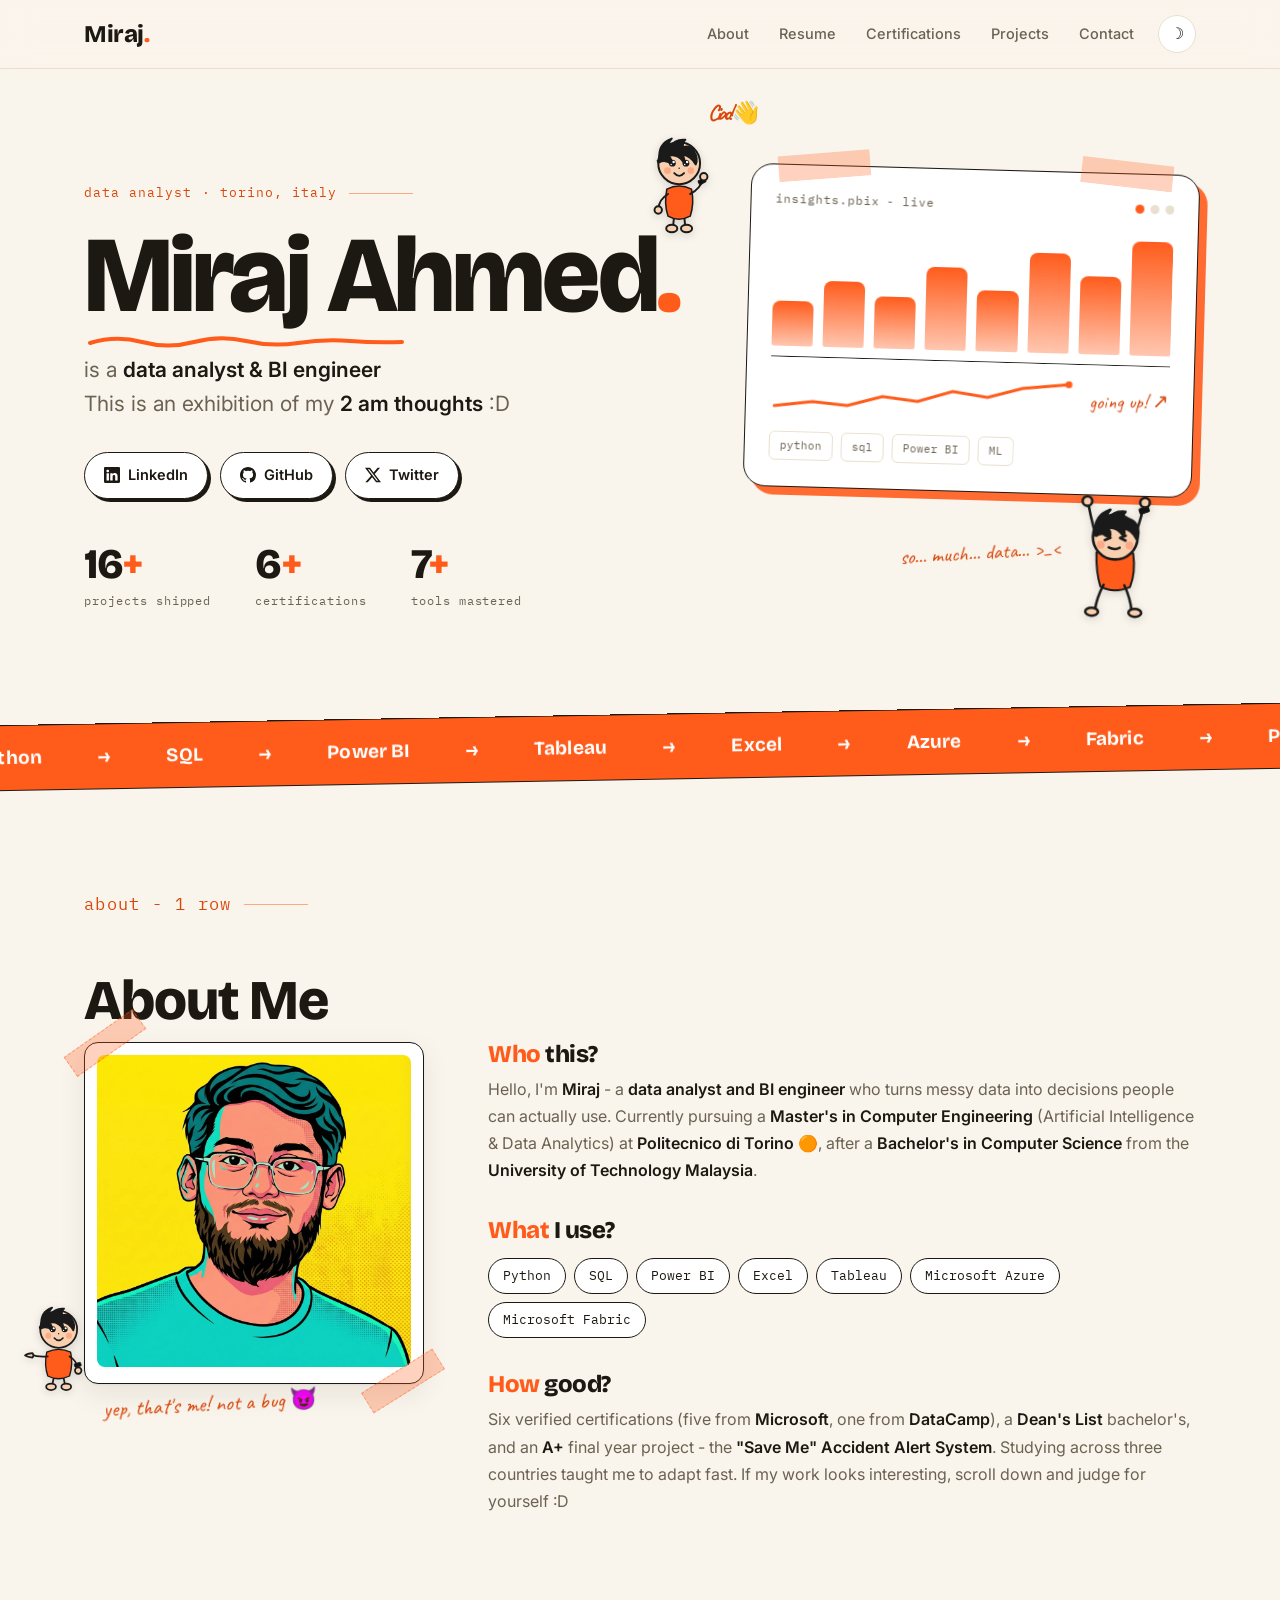
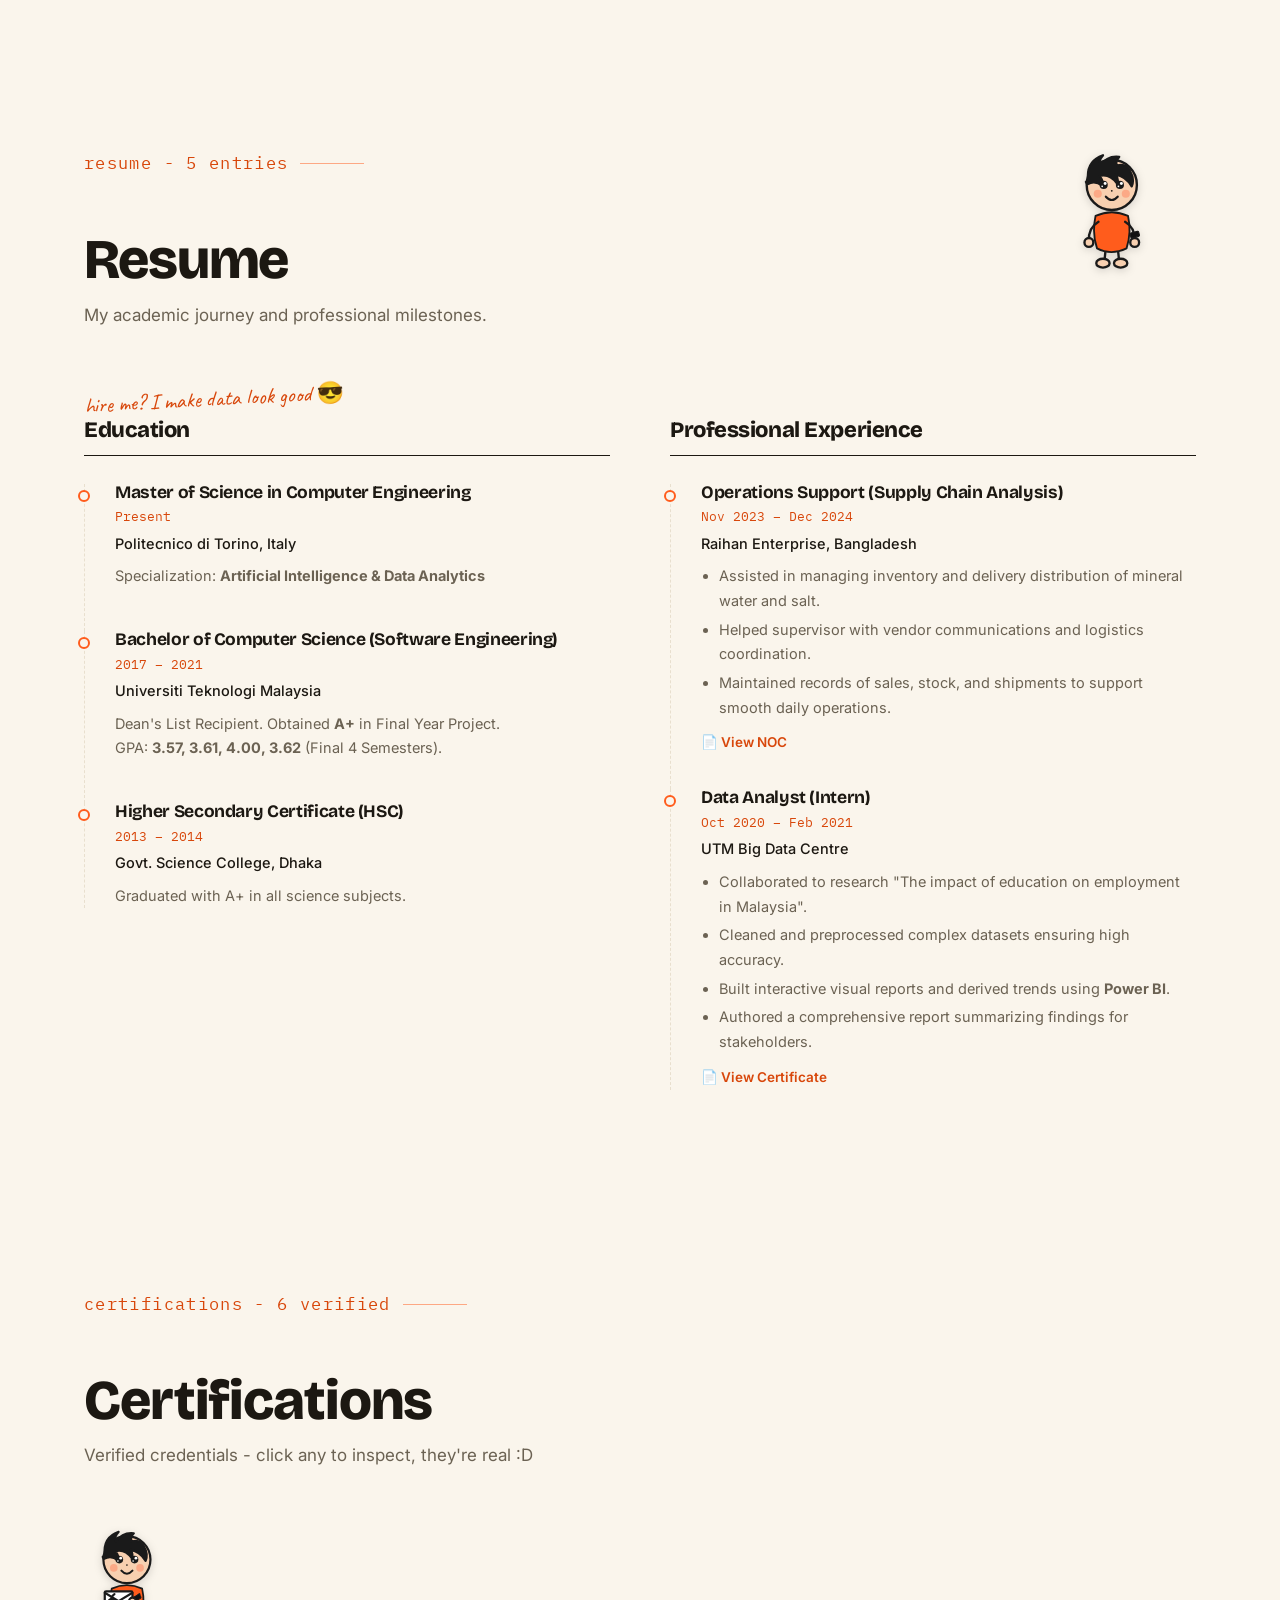
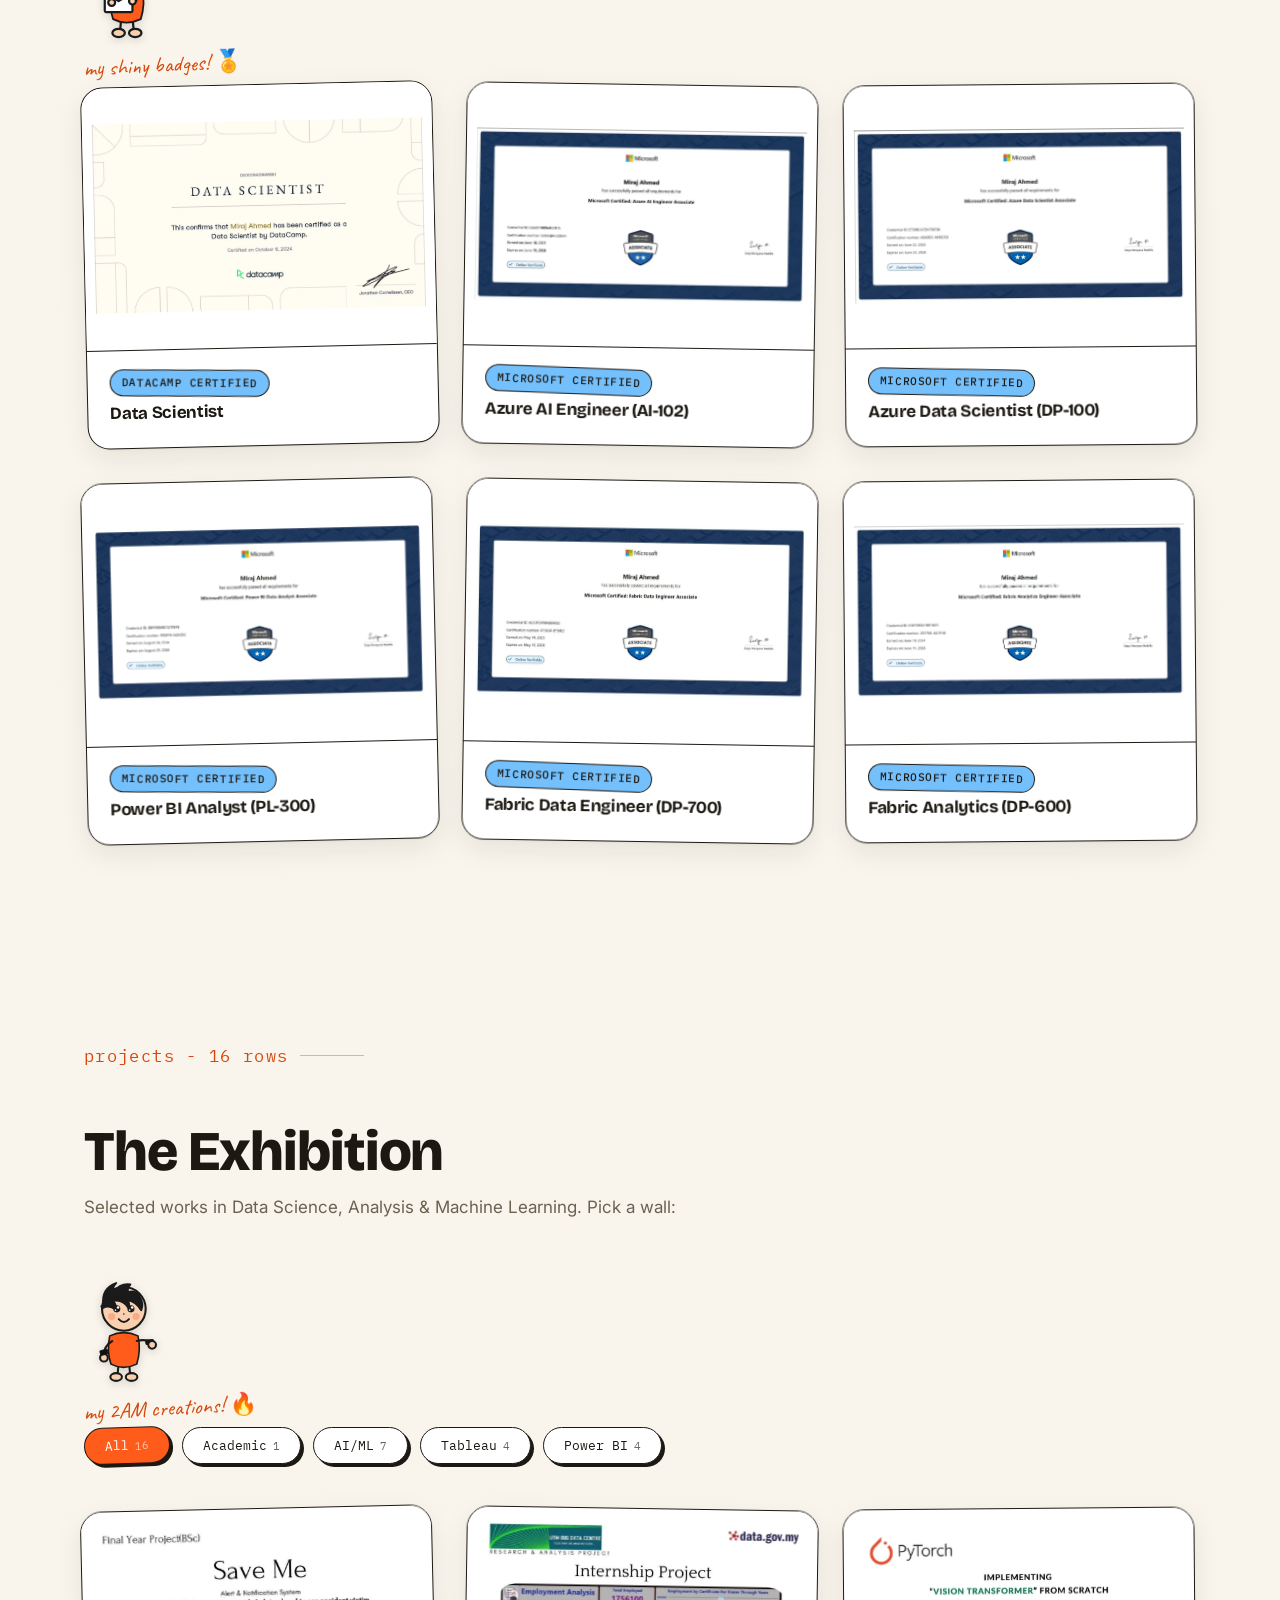
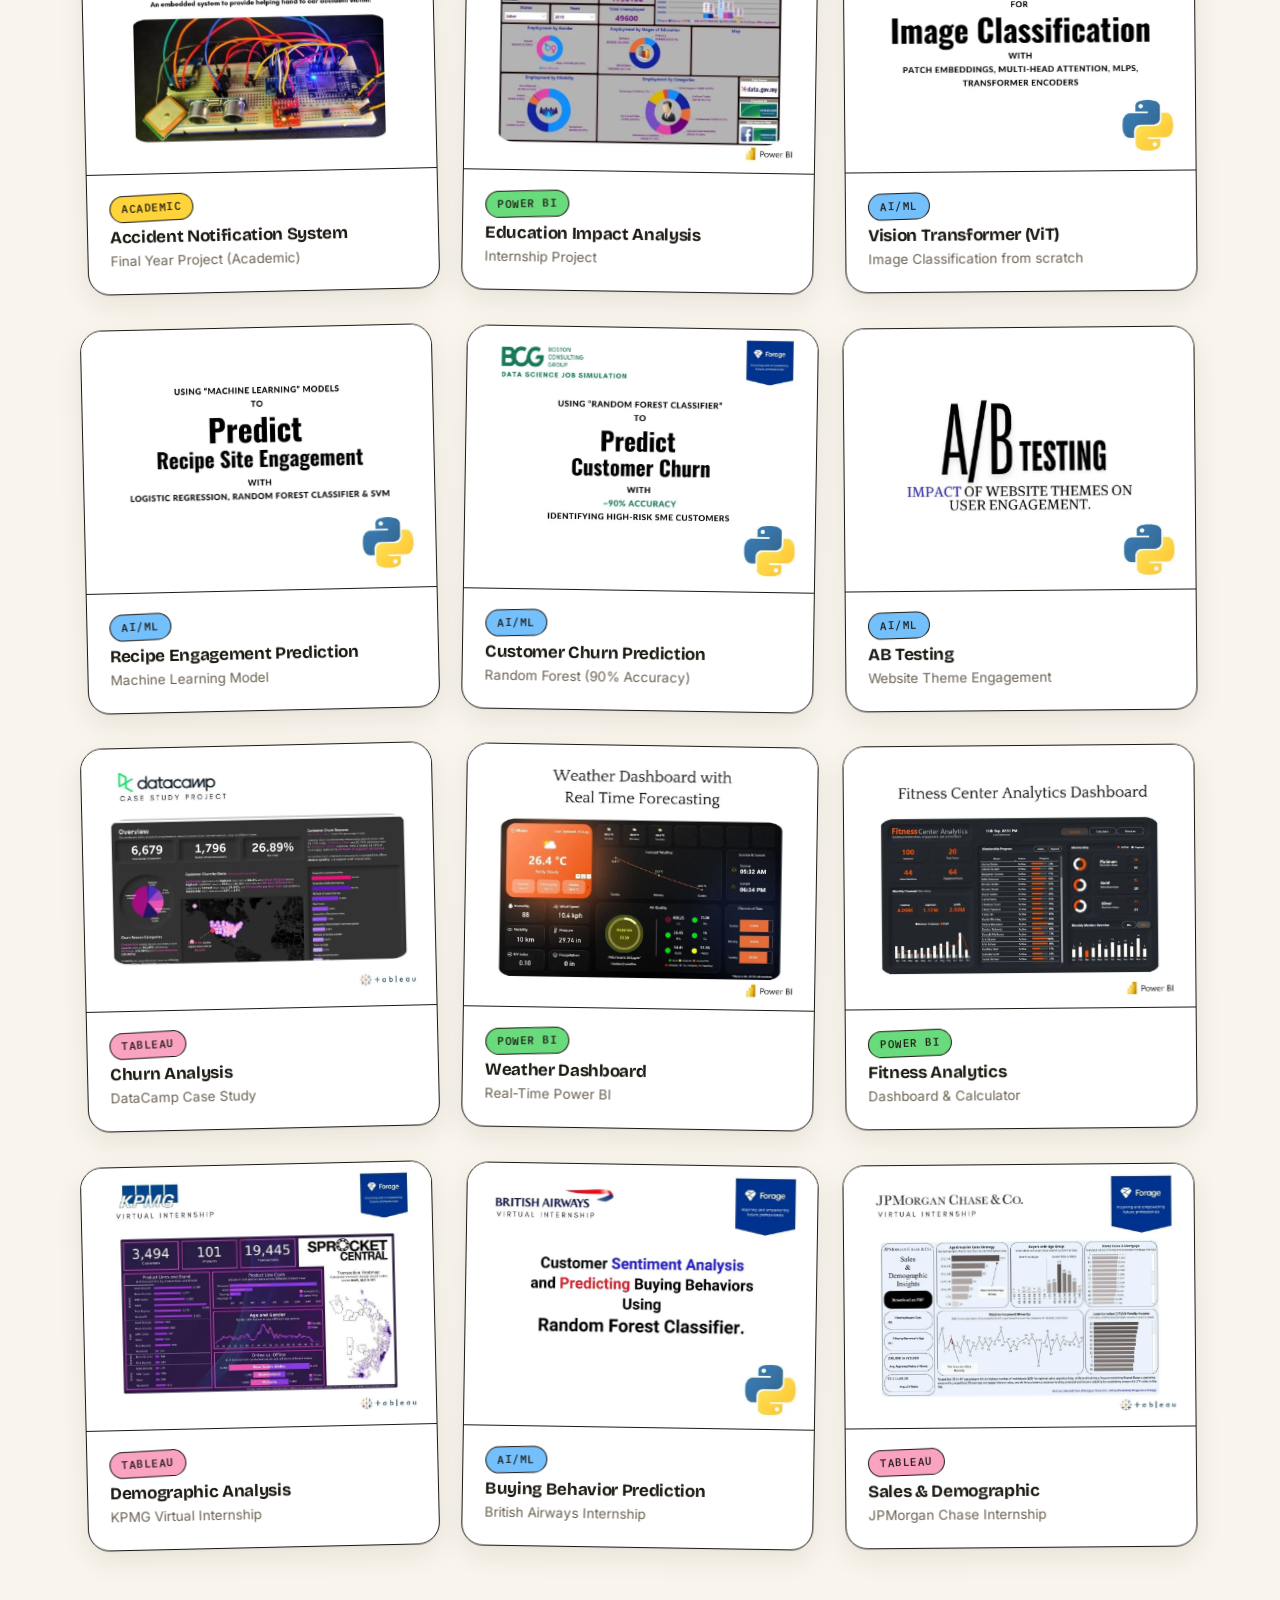
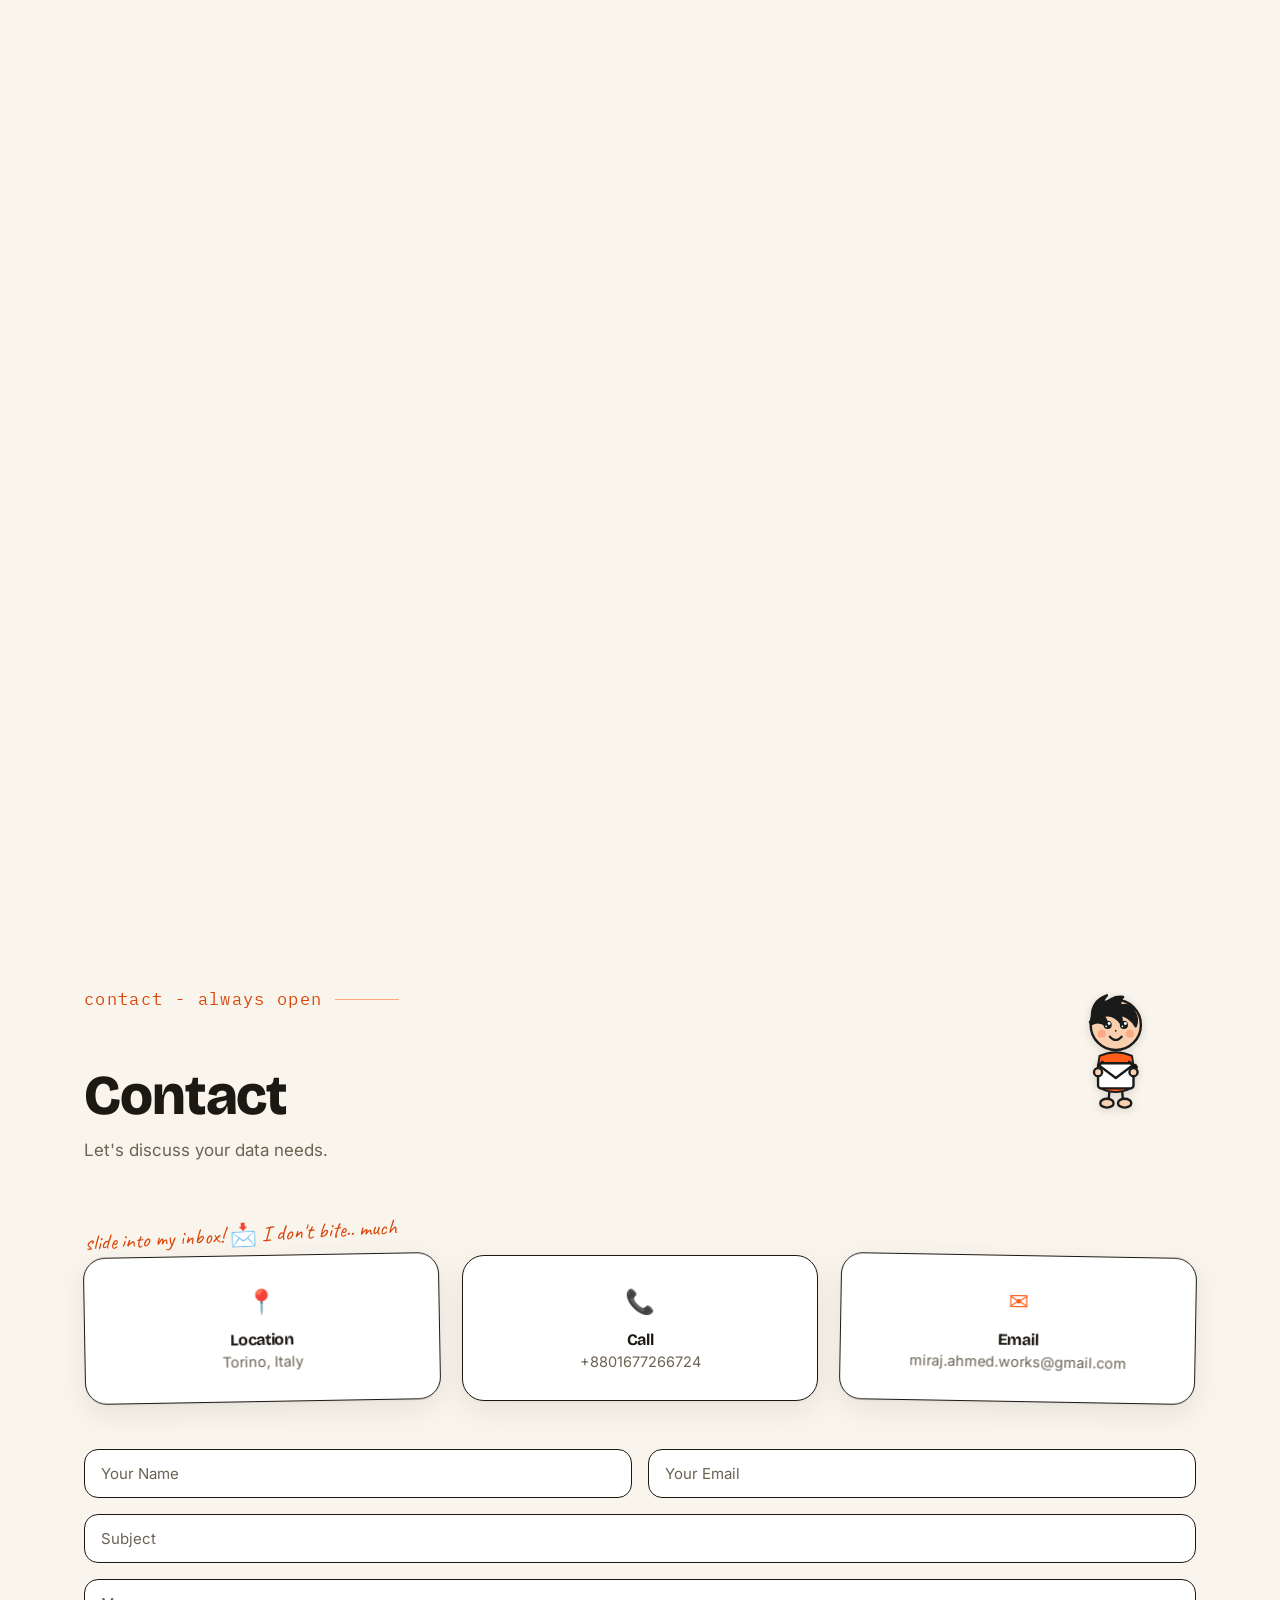
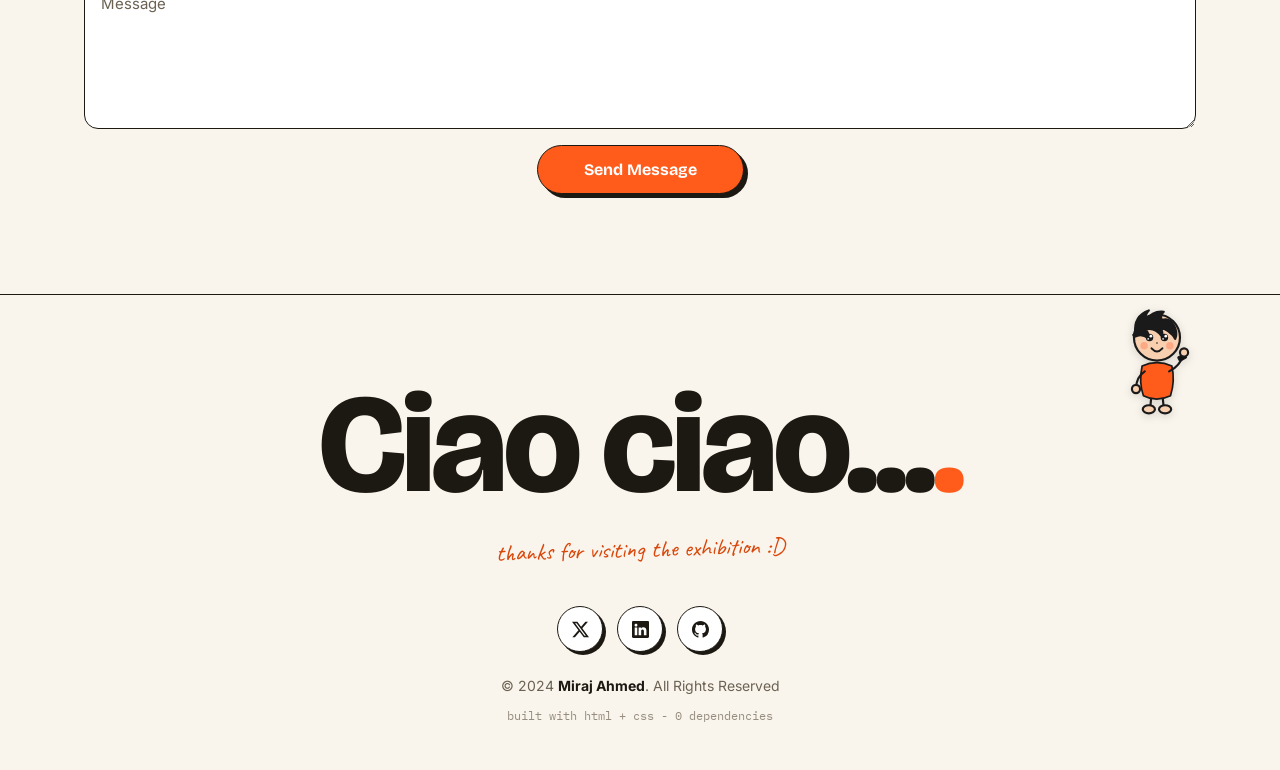
==== commit 78edbb44: "updated" ====
--- a/index.html
+++ b/index.html
@@ -13,9 +13,7 @@
 
   <link rel="preconnect" href="https://fonts.googleapis.com">
   <link rel="preconnect" href="https://fonts.gstatic.com" crossorigin>
-  <link
-    href="https://fonts.googleapis.com/css2?family=Bricolage+Grotesque:opsz,wght@12..96,400..800&family=Caveat:wght@500;600&family=Inter:wght@400;500;600&family=IBM+Plex+Mono:wght@400;500&display=swap"
-    rel="stylesheet">
+  <link href="https://fonts.googleapis.com/css2?family=Bricolage+Grotesque:opsz,wght@12..96,400..800&family=Caveat:wght@500;600&family=Inter:wght@400;500;600&family=IBM+Plex+Mono:wght@400;500&display=swap" rel="stylesheet">
 
   <link href="assets/css/home.css" rel="stylesheet">
 
@@ -58,18 +56,31 @@
           <p class="data-label">data analyst &middot; torino, italy</p>
 
           <h1>
-            <span class="name-wrap">Miraj Ahmed<span class="dot">.</span><svg class="dfig d-sit" viewBox="0 0 100 96" aria-hidden="true">
-              <circle cx="52" cy="28" r="12"/>
-              <path d="M44 18 q2 -5 5 -3"/><path d="M52 15 q2 -4 5 -2"/>
-              <path d="M47 26 l0 3"/><path d="M57 26 l0 3"/>
-              <path d="M48 33 q4 4 9 0"/>
-              <path d="M50 40 Q 48 52 46 64"/>
-              <path class="accent" d="M45 48 l10 3 m-11 5 l11 3"/>
-              <g class="wave"><path d="M50 44 Q 64 36 72 22"/><path d="M72 22 l4 -4 m-4 4 l6 0"/></g>
-              <path d="M48 46 Q 38 52 34 60"/>
-              <path d="M46 64 Q 44 78 40 88 l-8 2"/>
-              <path d="M50 65 Q 50 80 47 90 l-8 2"/>
-            </svg></span>
+            <span class="name-wrap">Miraj Ahmed<span class="dot">.</span>
+            
+            <svg class="kid kid-hero" viewBox="0 0 130 180" aria-hidden="true">
+              <path class="ln" d="M54 138 L52 158"/><path class="ln" d="M70 138 L72 158"/>
+              <ellipse class="ln skin" cx="50" cy="160" rx="9" ry="6"/>
+              <ellipse class="ln skin" cx="74" cy="160" rx="9" ry="6"/>
+              <path class="ln shirt" d="M42 96 q20 -10 40 0 q5 22 -2 44 q-19 10 -36 0 q-7 -20 -2 -44z"/>
+              <!-- Right arm resting -->
+              <path class="ln" d="M44 104 q-14 8 -16 24"/><circle class="ln skin" cx="28" cy="130" r="6"/>
+              <!-- Left arm waving with Watch -->
+              <g class="k-wave">
+                <path class="ln" d="M80 104 q16 -8 22 -26"/>
+                <rect class="watch" x="93" y="80" width="12" height="7" rx="1.5" transform="rotate(-28 99 83)"/>
+                <circle class="ln skin" cx="102" cy="76" r="6"/>
+              </g>
+              <circle class="ln skin" cx="62" cy="54" r="34"/>
+              <path class="ln hair" d="M30 48 q-3 -26 20 -34 q-7 7 -4 14 q10 -14 26 -12 q-6 6 -3 12 q12 -4 18 8 q6 10 2 20 q-8 -14 -22 -16 q5 7 2 12 q-10 -14 -24 -10 q6 6 4 13 q-10 -8 -20 -2 q-1 0 -2 -3z"/>
+              <circle class="eye" cx="51" cy="54" r="5.5"/><circle class="eye" cx="73" cy="54" r="5.5"/>
+              <circle class="glint" cx="53" cy="52" r="2"/><circle class="glint" cx="75" cy="52" r="2"/>
+              <circle class="glint" cx="49" cy="56" r="1.2"/><circle class="glint" cx="71" cy="56" r="1.2"/>
+              <circle class="cheek" cx="43" cy="66" r="5.5"/><circle class="cheek" cx="81" cy="66" r="5.5"/>
+              <path class="ln smile" d="M54 70 q8 9 16 0"/>
+              <circle class="ln" cx="62" cy="62" r="1.2" style="fill:var(--ink);stroke:none"/>
+            </svg>
+            <span class="hand kid-hero-say">Ciao! &#128075;</span></span>
             <svg class="squiggle" viewBox="0 0 320 16" aria-hidden="true">
               <path d="M4 10 Q 30 2, 56 9 T 108 9 T 160 8 T 212 10 T 264 8 T 316 9" />
             </svg>
@@ -111,7 +122,6 @@
           </div>
         </div>
 
-        <!-- the taped-up exhibit: a live mini dashboard, pure CSS -->
         <div class="hero-panel" aria-hidden="true">
           <div class="panel-head">
             <span class="panel-title">insights.pbix - live</span>
@@ -144,59 +154,47 @@
             <span>ML</span>
           </div>
 
-          <!-- doodle boy straining to hold the dashboard up -->
-          <svg class="doodle-boy" viewBox="0 0 120 150" aria-hidden="true">
-            <g class="boy">
-              <!-- arms stretched up, hands flat on the panel -->
-              <path d="M22 4 q6 -2 12 1" />
-              <path d="M86 4 q6 -2 12 1" />
-              <path d="M30 6 Q 40 30, 52 48" />
-              <path d="M92 6 Q 82 30, 68 48" />
-              <!-- head -->
-              <circle cx="60" cy="36" r="15" fill="none" />
-              <!-- messy hair -->
-              <path d="M50 24 q2 -5 5 -3" />
-              <path d="M58 21 q2 -5 5 -2" />
-              <path d="M67 23 q3 -4 5 -1" />
-              <!-- squeezed effort eyes > < -->
-              <path d="M51 33 l5 3 l-5 3" />
-              <path d="M69 33 l-5 3 l5 3" />
-              <!-- gritted mouth -->
-              <path d="M55 45 q5 4 10 0" />
-              <!-- body with orange shirt scribble -->
-              <path d="M60 51 Q 58 70, 60 88" />
-              <path class="shirt" d="M52 60 l16 4 m-17 5 l17 4 m-16 5 l15 4" />
-              <!-- wobbly straining legs -->
-              <path d="M60 88 Q 46 102, 42 118 L 38 138" />
-              <path d="M60 88 Q 74 100, 79 116 L 84 138" />
-              <!-- feet -->
-              <path d="M38 138 l-10 3" />
-              <path d="M84 138 l11 3" />
-              <!-- knee tremble lines -->
-              <path class="fx" d="M30 110 l-7 -2" />
-              <path class="fx" d="M94 108 l7 -2" />
-              <!-- sweat drops -->
-              <path class="sweat s1" d="M40 28 q-3 5 0 7 q3 -2 0 -7" />
-              <path class="sweat s2" d="M82 26 q3 5 0 7 q-3 -2 0 -7" />
-            </g>
+          <!-- Straining boy fully restored -->
+          <svg class="kid doodle-boy" viewBox="0 0 130 150" aria-hidden="true">
+            <!-- Right arm gripping -->
+            <path class="ln" d="M48 70 Q 36 38 30 8"/><circle class="ln skin" cx="29" cy="6" r="6"/>
+            <!-- Left arm gripping with Watch -->
+            <path class="ln" d="M82 70 Q 94 38 100 8"/>
+            <rect class="watch" x="94" y="12" width="12" height="7" rx="1.5" transform="rotate(-20 100 15)"/>
+            <circle class="ln skin" cx="101" cy="6" r="6"/>
+            
+            <path class="ln shirt" d="M42 70 q23 -10 46 0 q4 24 -3 42 q-20 9 -37 0 q-6 -18 -6 -42z"/>
+            <path class="ln" d="M52 110 Q 44 126 42 142"/><path class="ln" d="M78 110 Q 86 126 88 142"/>
+            <ellipse class="ln skin" cx="38" cy="144" rx="8" ry="5"/>
+            <ellipse class="ln skin" cx="92" cy="144" rx="8" ry="5"/>
+            <circle class="ln skin" cx="65" cy="50" r="28"/>
+            <path class="ln hair" d="M40 46 q-3 -22 18 -30 q-6 6 -3 12 q8 -12 22 -10 q-5 5 -2 10 q10 -3 16 6 q5 9 1 18 q-6 -12 -18 -14 q4 6 1 10 q-9 -12 -20 -9 q5 5 3 11 q-9 -7 -17 -1 q-1 0 -2 -3z"/>
+            
+            <!-- Eyes squeezed tight -->
+            <path class="ln eye-squeeze" d="M52 48 l7 3 l-7 3"/><path class="ln eye-squeeze" d="M78 48 l-7 3 l7 3"/>
+            <circle class="cheek" cx="47" cy="60" r="5"/><circle class="cheek" cx="83" cy="60" r="5"/>
+            <path class="ln smile" d="M57 63 q8 4 14 0"/>
+            <!-- Sweat -->
+            <path class="ln sweat s1" d="M40 28 q-3 5 0 7 q3 -2 0 -7"/>
+            <path class="ln sweat s2" d="M90 26 q3 5 0 7 q-3 -2 0 -7"/>
           </svg>
-          <span class="hand strain-label">hnng!! heavy data &gt;_&lt;</span>
+          <span class="hand strain-label">so... much... data... &gt;_&lt;</span>
         </div>
 
       </div>
     </section>
 
-    <!-- ============ MARQUEE: exhibition this way ============ -->
+    <!-- ============ MARQUEE ============ -->
     <div class="marquee" aria-hidden="true">
       <div class="marquee-track">
         <span>Python</span><span>SQL</span><span>Power BI</span><span>Tableau</span><span>Excel</span><span>Azure</span><span>Fabric</span>
         <span>Python</span><span>SQL</span><span>Power BI</span><span>Tableau</span><span>Excel</span><span>Azure</span><span>Fabric</span>
         <span>Python</span><span>SQL</span><span>Power BI</span><span>Tableau</span><span>Excel</span><span>Azure</span><span>Fabric</span>
         <span>Python</span><span>SQL</span><span>Power BI</span><span>Tableau</span><span>Excel</span><span>Azure</span><span>Fabric</span>
-        </div>
+      </div>
     </div>
 
-    <!-- ============ ABOUT: Who this / What I use / How good ============ -->
+    <!-- ============ ABOUT ============ -->
     <section id="about">
       <div class="wrap">
         <div class="section-title reveal">
@@ -207,7 +205,29 @@
         <div class="about-grid">
           <div class="about-photo reveal">
             <img src="img/profile-img.webp" alt="Portrait of Miraj Ahmed">
-            <span class="hand">this is me, hello :D</span>
+            <span class="hand">yep, that's me! not a bug &#128520;</span>
+            <svg class="kid kid-about kid-pop" viewBox="0 0 140 180" aria-hidden="true">
+              <path class="ln" d="M54 138 L50 158"/><path class="ln" d="M70 138 L74 158"/>
+              <ellipse class="ln skin" cx="48" cy="160" rx="9" ry="6"/>
+              <ellipse class="ln skin" cx="76" cy="160" rx="9" ry="6"/>
+              <path class="ln shirt" d="M40 96 q22 -10 44 0 q5 22 -2 44 q-21 10 -40 0 q-7 -20 -2 -44z"/>
+              <!-- Right arm pointing left -->
+              <path class="ln" d="M42 104 q-18 2 -32 -4"/>
+              <path class="ln skin" d="M14 98 q-10 1 -14 4 q4 3 14 4 q3 -4 0 -8z"/>
+              <!-- Left arm resting with Watch -->
+              <path class="ln" d="M82 104 q14 8 16 24"/>
+              <rect class="watch" x="91" y="116" width="12" height="7" rx="1.5" transform="rotate(-15 97 119)"/>
+              <circle class="ln skin" cx="98" cy="130" r="6"/>
+              
+              <circle class="ln skin" cx="62" cy="54" r="34"/>
+              <path class="ln hair" d="M30 48 q-3 -26 20 -34 q-7 7 -4 14 q10 -14 26 -12 q-6 6 -3 12 q12 -4 18 8 q6 10 2 20 q-8 -14 -22 -16 q5 7 2 12 q-10 -14 -24 -10 q6 6 4 13 q-10 -8 -20 -2 q-1 0 -2 -3z"/>
+              <circle class="eye" cx="51" cy="54" r="5.5"/><circle class="eye" cx="73" cy="54" r="5.5"/>
+              <circle class="glint" cx="53" cy="52" r="2"/><circle class="glint" cx="75" cy="52" r="2"/>
+              <circle class="glint" cx="49" cy="56" r="1.2"/><circle class="glint" cx="71" cy="56" r="1.2"/>
+              <circle class="cheek" cx="43" cy="66" r="5.5"/><circle class="cheek" cx="81" cy="66" r="5.5"/>
+              <path class="ln smile" d="M54 70 q8 9 16 0"/>
+              <circle class="ln" cx="62" cy="62" r="1.2" style="fill:var(--ink);stroke:none"/>
+            </svg>
           </div>
 
           <div class="about-text reveal" data-delay="1">
@@ -257,20 +277,28 @@
           <p class="data-label">resume - 5 entries</p>
           <h2>Resume</h2>
           <p>My academic journey and professional milestones.</p>
-          <svg class="dfig title-doodle d-run" viewBox="0 0 130 110" aria-hidden="true">
-            <path class="fx" d="M10 40 l18 0"/><path class="fx" d="M6 56 l16 0"/><path class="fx" d="M12 72 l18 0"/>
-            <circle cx="78" cy="26" r="12"/>
-            <path d="M71 18 q2 -5 5 -3"/><path d="M79 15 q3 -4 5 -1"/>
-            <path d="M74 24 l0 3"/><path d="M83 24 l0 3"/><path d="M76 31 q3 3 7 0"/>
-            <path d="M74 38 Q 66 56 60 72"/>
-            <path class="accent" d="M68 46 l11 4 m-13 5 l12 4"/>
-            <path d="M72 44 Q 84 52 92 62"/>
-            <rect x="88" y="60" width="22" height="15" rx="2"/><path d="M95 60 q4 -5 8 0"/>
-            <path d="M70 46 Q 56 50 48 42"/>
-            <path d="M60 72 Q 74 84 92 88 l9 -3"/>
-            <path d="M60 72 Q 50 86 52 100 l9 1"/>
+          
+          <svg class="kid kid-resume kid-pop" viewBox="0 0 130 180" aria-hidden="true">
+            <path class="ln" d="M54 138 L52 158"/><path class="ln" d="M70 138 L72 158"/>
+            <ellipse class="ln skin" cx="50" cy="160" rx="9" ry="6"/>
+            <ellipse class="ln skin" cx="74" cy="160" rx="9" ry="6"/>
+            <path class="ln shirt" d="M40 96 q22 -10 44 0 q5 22 -2 44 q-21 10 -40 0 q-7 -20 -2 -44z"/>
+            <path class="ln" d="M44 104 q-14 8 -13 26"/><circle class="ln skin" cx="31" cy="132" r="6"/>
+            <!-- Watch on left wrist -->
+            <path class="ln" d="M80 104 q14 8 13 26"/>
+            <rect class="watch" x="87" y="118" width="12" height="7" rx="1.5" transform="rotate(-15 93 121)"/>
+            <circle class="ln skin" cx="93" cy="132" r="6"/>
+            
+            <circle class="ln skin" cx="62" cy="54" r="34"/>
+            <path class="ln hair" d="M30 48 q-3 -26 20 -34 q-7 7 -4 14 q10 -14 26 -12 q-6 6 -3 12 q12 -4 18 8 q6 10 2 20 q-8 -14 -22 -16 q5 7 2 12 q-10 -14 -24 -10 q6 6 4 13 q-10 -8 -20 -2 q-1 0 -2 -3z"/>
+            <circle class="eye" cx="51" cy="54" r="5.5"/><circle class="eye" cx="73" cy="54" r="5.5"/>
+            <circle class="glint" cx="53" cy="52" r="2"/><circle class="glint" cx="75" cy="52" r="2"/>
+            <circle class="glint" cx="49" cy="56" r="1.2"/><circle class="glint" cx="71" cy="56" r="1.2"/>
+            <circle class="cheek" cx="43" cy="66" r="5.5"/><circle class="cheek" cx="81" cy="66" r="5.5"/>
+            <path class="ln smile" d="M54 70 q8 9 16 0"/>
+            <circle class="ln" cx="62" cy="62" r="1.2" style="fill:var(--ink);stroke:none"/>
           </svg>
-          <span class="hand doodle-cap cap-run">career speedrun!</span>
+          <span class="hand doodle-cap kid-resume-say">hire me? I make data look good &#128526;</span>
         </div>
 
         <div class="resume-grid">
@@ -313,8 +341,7 @@
                 <li>Helped supervisor with vendor communications and logistics coordination.</li>
                 <li>Maintained records of sales, stock, and shipments to support smooth daily operations.</li>
               </ul>
-              <a href="img/portfolio/exp.webp" class="doc-link preview-link"
-                title="Raihan Enterprise Experience Certificate">&#128196; View NOC</a>
+              <a href="img/portfolio/exp.webp" class="doc-link preview-link" title="Raihan Enterprise Experience Certificate">&#128196; View NOC</a>
             </div>
 
             <div class="resume-item">
@@ -327,8 +354,7 @@
                 <li>Built interactive visual reports and derived trends using <strong>Power BI</strong>.</li>
                 <li>Authored a comprehensive report summarizing findings for stakeholders.</li>
               </ul>
-              <a href="img/portfolio/internship_certificate.webp" class="doc-link preview-link"
-                title="Internship Certificate">&#128196; View Certificate</a>
+              <a href="img/portfolio/internship_certificate.webp" class="doc-link preview-link" title="Internship Certificate">&#128196; View Certificate</a>
             </div>
           </div>
 
@@ -343,22 +369,30 @@
           <p class="data-label">certifications - 6 verified</p>
           <h2>Certifications</h2>
           <p>Verified credentials - click any to inspect, they're real :D</p>
-          <svg class="dfig title-doodle d-spy bob" viewBox="0 0 115 125" aria-hidden="true">
-            <circle cx="38" cy="30" r="13"/>
-            <path d="M30 20 q2 -5 5 -3"/><path d="M38 17 q3 -4 5 -1"/>
-            <path d="M41 27 l0 3"/><path d="M33 24 q3 -3 6 -1"/>
-            <path d="M36 38 q4 3 8 -1"/>
-            <path d="M41 43 Q 45 65 43 88"/>
-            <path class="accent" d="M37 52 l11 3 m-12 5 l12 3"/>
-            <path d="M43 52 Q 58 48 66 50"/>
-            <circle cx="84" cy="42" r="14"/>
-            <path class="accent" d="M78 36 q4 -3 8 -1"/>
-            <path d="M74 52 L66 60"/>
-            <path d="M41 56 Q 30 62 28 72"/>
-            <path d="M43 88 L32 116 l-9 2"/>
-            <path d="M43 88 L56 114 l10 2"/>
+          <svg class="kid kid-cert kid-pop" viewBox="0 0 130 180" width="90" height="125" aria-hidden="true">
+            <path class="ln" d="M54 138 L52 158"/><path class="ln" d="M70 138 L72 158"/>
+            <ellipse class="ln skin" cx="50" cy="160" rx="9" ry="6"/>
+            <ellipse class="ln skin" cx="74" cy="160" rx="9" ry="6"/>
+            <path class="ln shirt" d="M40 96 q22 -10 44 0 q5 22 -2 44 q-21 10 -40 0 q-7 -20 -2 -44z"/>
+            <rect class="ln env" x="30" y="100" width="40" height="30" rx="2"/>
+            <path class="ln" d="M30 102 L50 114 L70 102"/>
+            <path class="ln" d="M44 104 q-6 4 -4 10"/><circle class="ln skin" cx="40" cy="116" r="5"/>
+            <!-- Watch on left arm holding paper -->
+            <path class="ln" d="M80 104 q-6 6 -10 8"/>
+            <rect class="watch" x="72" y="106" width="10" height="6" rx="1.5" transform="rotate(-30 77 109)"/>
+            <circle class="ln skin" cx="70" cy="114" r="5"/>
+            
+            <circle class="ln skin" cx="62" cy="54" r="34"/>
+            <path class="ln hair" d="M30 48 q-3 -26 20 -34 q-7 7 -4 14 q10 -14 26 -12 q-6 6 -3 12 q12 -4 18 8 q6 10 2 20 q-8 -14 -22 -16 q5 7 2 12 q-10 -14 -24 -10 q6 6 4 13 q-10 -8 -20 -2 q-1 0 -2 -3z"/>
+            <circle class="eye" cx="51" cy="54" r="5.5"/><circle class="eye" cx="73" cy="54" r="5.5"/>
+            <circle class="glint" cx="53" cy="52" r="2"/><circle class="glint" cx="75" cy="52" r="2"/>
+            <circle class="glint" cx="49" cy="56" r="1.2"/><circle class="glint" cx="71" cy="56" r="1.2"/>
+            <circle class="cheek" cx="43" cy="66" r="5.5"/><circle class="cheek" cx="81" cy="66" r="5.5"/>
+            <path class="ln smile" d="M54 70 q8 9 16 0"/>
+            <circle class="ln" cx="62" cy="62" r="1.2" style="fill:var(--ink);stroke:none"/>
           </svg>
-          <span class="hand doodle-cap cap-spy">all legit &#10003;</span>
+          <span class="hand doodle-cap kid-cert-say">my shiny badges! &#127941;</span>
+          <br>
         </div>
 
         <div class="card-grid">
@@ -440,20 +474,29 @@
           <p class="data-label">projects - 16 rows</p>
           <h2>The Exhibition</h2>
           <p>Selected works in Data Science, Analysis &amp; Machine Learning. Pick a wall:</p>
-          <svg class="dfig title-doodle d-look" viewBox="0 0 90 132" aria-hidden="true">
-            <circle cx="44" cy="26" r="12"/>
-            <path d="M36 17 q2 -5 5 -3"/><path d="M44 14 q3 -4 5 -1"/>
-            <path d="M42 22 l0 3"/><path d="M51 22 l0 3"/>
-            <path d="M44 32 q3 2 6 0"/>
-            <path d="M44 38 L44 92"/>
-            <path class="accent" d="M39 48 l10 3 m-10 6 l10 3"/>
-            <path d="M44 50 Q 30 58 36 72"/>
-            <path d="M44 50 Q 58 58 52 72"/>
-            <path d="M36 72 q8 4 16 0"/>
-            <path d="M44 92 L36 124 l-9 2"/>
-            <path d="M44 92 L54 124 l10 2"/>
+          <svg class="kid kid-projects kid-pop" viewBox="0 0 140 180" width="90" height="116" aria-hidden="true">
+            <path class="ln" d="M54 138 L52 158"/><path class="ln" d="M70 138 L72 158"/>
+            <ellipse class="ln skin" cx="50" cy="160" rx="9" ry="6"/>
+            <ellipse class="ln skin" cx="74" cy="160" rx="9" ry="6"/>
+            <path class="ln shirt" d="M40 96 q22 -10 44 0 q5 22 -2 44 q-21 10 -40 0 q-7 -20 -2 -44z"/>
+            <!-- Left Arm Presenting with Watch -->
+            <path class="ln" d="M82 104 q16 -4 24 4"/>
+            <rect class="watch" x="96" y="102" width="12" height="7" rx="1.5" transform="rotate(-5 102 105)"/>
+            <circle class="ln skin" cx="106" cy="110" r="6"/>
+            <path class="ln" d="M44 104 q-14 8 -13 24"/><circle class="ln skin" cx="31" cy="130" r="6"/>
+            <rect class="watch" x="25" y="118" width="12" height="7" rx="1.5" transform="rotate(-15 31 121)"/>
+            
+            <circle class="ln skin" cx="62" cy="54" r="34"/>
+            <path class="ln hair" d="M30 48 q-3 -26 20 -34 q-7 7 -4 14 q10 -14 26 -12 q-6 6 -3 12 q12 -4 18 8 q6 10 2 20 q-8 -14 -22 -16 q5 7 2 12 q-10 -14 -24 -10 q6 6 4 13 q-10 -8 -20 -2 q-1 0 -2 -3z"/>
+            <circle class="eye" cx="51" cy="54" r="5.5"/><circle class="eye" cx="73" cy="54" r="5.5"/>
+            <circle class="glint" cx="53" cy="52" r="2"/><circle class="glint" cx="75" cy="52" r="2"/>
+            <circle class="glint" cx="49" cy="56" r="1.2"/><circle class="glint" cx="71" cy="56" r="1.2"/>
+            <circle class="cheek" cx="43" cy="66" r="5.5"/><circle class="cheek" cx="81" cy="66" r="5.5"/>
+            <path class="ln smile" d="M54 70 q8 9 16 0"/>
+            <circle class="ln" cx="62" cy="62" r="1.2" style="fill:var(--ink);stroke:none"/>
           </svg>
-          <span class="hand doodle-cap cap-look">hmm, nice data&hellip;</span>
+          <span class="hand doodle-cap kid-projects-say">my 2AM creations! &#128293;</span>
+          <br>
         </div>
 
         <div class="filters reveal" id="filters" role="group" aria-label="Filter projects">
@@ -655,21 +698,29 @@
           <p class="data-label">contact - always open</p>
           <h2>Contact</h2>
           <p>Let's discuss your data needs.</p>
-          <svg class="dfig title-doodle d-mail" viewBox="0 0 120 132" aria-hidden="true">
-            <rect x="30" y="4" width="60" height="36" rx="3"/>
-            <path class="accent" d="M30 6 L60 26 L90 6"/>
-            <path d="M52 58 L38 42"/>
-            <path d="M62 58 L82 42"/>
-            <circle cx="57" cy="58" r="12"/>
-            <path d="M50 49 q2 -5 5 -3"/><path d="M58 47 q3 -4 5 -1"/>
-            <path d="M53 56 l0 3"/><path d="M62 56 l0 3"/>
-            <path d="M54 64 q4 4 8 0"/>
-            <path d="M57 70 L57 98"/>
-            <path class="accent" d="M52 78 l11 3 m-11 6 l11 3"/>
-            <path d="M57 98 L45 126 l-9 2"/>
-            <path d="M57 98 L70 124 l10 2"/>
+          <svg class="kid kid-contact kid-pop" viewBox="0 0 130 180" aria-hidden="true">
+            <path class="ln" d="M54 138 L52 158"/><path class="ln" d="M70 138 L72 158"/>
+            <ellipse class="ln skin" cx="50" cy="160" rx="9" ry="6"/>
+            <ellipse class="ln skin" cx="74" cy="160" rx="9" ry="6"/>
+            <path class="ln shirt" d="M40 96 q22 -10 44 0 q5 22 -2 44 q-21 10 -40 0 q-7 -20 -2 -44z"/>
+            <rect class="ln env" x="38" y="106" width="48" height="34" rx="4"/>
+            <path class="ln" d="M38 108 L62 126 L86 108"/>
+            <path class="ln" d="M44 104 q-8 6 -6 12"/><circle class="ln skin" cx="38" cy="118" r="5.5"/>
+            <!-- Left Arm holding env with Watch -->
+            <path class="ln" d="M80 104 q8 6 6 12"/>
+            <rect class="watch" x="81" y="109" width="10" height="6" rx="1.5" transform="rotate(-30 86 112)"/>
+            <circle class="ln skin" cx="86" cy="118" r="5.5"/>
+            
+            <circle class="ln skin" cx="62" cy="54" r="34"/>
+            <path class="ln hair" d="M30 48 q-3 -26 20 -34 q-7 7 -4 14 q10 -14 26 -12 q-6 6 -3 12 q12 -4 18 8 q6 10 2 20 q-8 -14 -22 -16 q5 7 2 12 q-10 -14 -24 -10 q6 6 4 13 q-10 -8 -20 -2 q-1 0 -2 -3z"/>
+            <circle class="eye" cx="51" cy="54" r="5.5"/><circle class="eye" cx="73" cy="54" r="5.5"/>
+            <circle class="glint" cx="53" cy="52" r="2"/><circle class="glint" cx="75" cy="52" r="2"/>
+            <circle class="glint" cx="49" cy="56" r="1.2"/><circle class="glint" cx="71" cy="56" r="1.2"/>
+            <circle class="cheek" cx="43" cy="66" r="5.5"/><circle class="cheek" cx="81" cy="66" r="5.5"/>
+            <path class="ln smile" d="M54 70 q8 9 16 0"/>
+            <circle class="ln" cx="62" cy="62" r="1.2" style="fill:var(--ink);stroke:none"/>
           </svg>
-          <span class="hand doodle-cap cap-mail">mail me this!</span>
+          <span class="hand doodle-cap kid-contact-say">slide into my inbox! 📩 I don't bite.. much</span>
         </div>
 
         <div class="contact-info">
@@ -702,23 +753,33 @@
 
   </main>
 
-  <!-- ============ FOOTER: the giant sign-off ============ -->
+  <!-- ============ FOOTER ============ -->
   <footer class="site-footer">
     <div class="wrap">
       <p class="big-bye">Ciao ciao...<em>.</em></p>
       <p class="bye-sub">thanks for visiting the exhibition :D</p>
 
-      <svg class="dfig d-bye" viewBox="0 0 100 132" aria-hidden="true">
-        <circle cx="50" cy="30" r="13"/>
-        <path d="M42 20 q2 -5 5 -3"/><path d="M50 17 q3 -4 5 -1"/>
-        <path d="M45 27 l0 3"/><path d="M55 27 l0 3"/>
-        <path d="M44 35 q6 6 12 0"/>
-        <path d="M50 43 L50 92"/>
-        <path class="accent" d="M45 54 l11 3 m-11 6 l11 3"/>
-        <g class="wave"><path d="M50 52 Q 68 40 76 20"/><path d="M76 20 l5 -4 m-5 4 l7 1"/></g>
-        <path d="M50 54 Q 36 64 34 76"/>
-        <path d="M50 92 L38 124 l-9 2"/>
-        <path d="M50 92 L62 122 l10 2"/>
+      <svg class="kid kid-bye" viewBox="0 0 130 180" aria-hidden="true">
+        <path class="ln" d="M54 138 L52 158"/><path class="ln" d="M70 138 L72 158"/>
+        <ellipse class="ln skin" cx="50" cy="160" rx="9" ry="6"/>
+        <ellipse class="ln skin" cx="74" cy="160" rx="9" ry="6"/>
+        <path class="ln shirt" d="M40 96 q22 -10 44 0 q5 22 -2 44 q-21 10 -40 0 q-7 -20 -2 -44z"/>
+        <path class="ln" d="M44 104 q-12 8 -13 24"/><circle class="ln skin" cx="31" cy="130" r="6"/>
+        <g class="k-wave">
+          <path class="ln" d="M80 104 q16 -8 22 -26"/>
+          <!-- Left Arm waving with Watch -->
+          <rect class="watch" x="93" y="80" width="12" height="7" rx="1.5" transform="rotate(-28 99 83)"/>
+          <circle class="ln skin" cx="102" cy="76" r="6"/>
+        </g>
+        
+        <circle class="ln skin" cx="62" cy="54" r="34"/>
+        <path class="ln hair" d="M30 48 q-3 -26 20 -34 q-7 7 -4 14 q10 -14 26 -12 q-6 6 -3 12 q12 -4 18 8 q6 10 2 20 q-8 -14 -22 -16 q5 7 2 12 q-10 -14 -24 -10 q6 6 4 13 q-10 -8 -20 -2 q-1 0 -2 -3z"/>
+        <circle class="eye" cx="51" cy="54" r="5.5"/><circle class="eye" cx="73" cy="54" r="5.5"/>
+        <circle class="glint" cx="53" cy="52" r="2"/><circle class="glint" cx="75" cy="52" r="2"/>
+        <circle class="glint" cx="49" cy="56" r="1.2"/><circle class="glint" cx="71" cy="56" r="1.2"/>
+        <circle class="cheek" cx="43" cy="66" r="5.5"/><circle class="cheek" cx="81" cy="66" r="5.5"/>
+        <path class="ln smile" d="M54 70 q8 9 16 0"/>
+        <circle class="ln" cx="62" cy="62" r="1.2" style="fill:var(--ink);stroke:none"/>
       </svg>
 
       <div class="socials">
@@ -746,6 +807,25 @@
     <div class="caption" id="modalCaption"></div>
   </div>
 
+  <div id="kidPeek" aria-hidden="true">
+    <svg class="kid" viewBox="0 0 130 120">
+      <path class="ln shirt" d="M36 96 q26 -16 52 0 l0 20 l-52 0 z"/>
+      <circle class="ln skin" cx="62" cy="48" r="32"/>
+      <path class="ln hair" d="M32 42 q-3 -26 20 -34 q-7 7 -4 14 q10 -14 26 -12 q-6 6 -3 12 q12 -4 18 8 q6 10 2 20 q-8 -14 -22 -16 q5 7 2 12 q-10 -14 -24 -10 q6 6 4 13 q-10 -8 -20 -2 q-1 0 -2 -3z"/>
+      <circle class="eye" cx="51" cy="48" r="5"/><circle class="eye" cx="73" cy="48" r="5"/>
+      <circle class="glint" cx="53" cy="46" r="1.8"/><circle class="glint" cx="75" cy="46" r="1.8"/>
+      <circle class="glint" cx="49" cy="50" r="1"/><circle class="glint" cx="71" cy="50" r="1"/>
+      <circle class="cheek" cx="43" cy="60" r="5"/><circle class="cheek" cx="81" cy="60" r="5"/>
+      <path class="ln smile" d="M54 62 q8 8 16 0"/>
+      <circle class="ln" cx="62" cy="56" r="1.2" style="fill:var(--ink);stroke:none"/>
+      <path class="ln skin" d="M28 90 q6 -8 14 -6 q3 6 -2 12 q-8 3 -12 -6z"/>
+      <!-- Left Hand with Watch -->
+      <path class="ln skin" d="M104 90 q-6 -8 -14 -6 q-3 6 2 12 q8 3 12 -6z"/>
+      <rect class="watch" x="91" y="93" width="10" height="6" rx="1.5" transform="rotate(-15 96 96)"/>
+    </svg>
+    <span class="kid-say" id="kidPeekSay">click me! I dare you 😏</span>
+  </div>
+
   <script src="assets/js/site.js"></script>
 
 </body>
--- a/assets/css/home.css
+++ b/assets/css/home.css
@@ -1,9 +1,6 @@
 /* ============================================================
    MIRAJ AHMED — PORTFOLIO (v4 "exhibition")
    Plain HTML/CSS. Zero dependencies.
-   Direction: gallery/exhibition feel (ref: diana.lu) translated
-   for a data analyst — warm paper, big friendly type, sticker
-   labels, rotated tiles, hand-drawn doodles, mono data-labels.
    ============================================================ */
 
 :root {
@@ -43,10 +40,12 @@
   --accent-ink: #ff9663;
   --accent-soft: rgba(255, 122, 61, 0.12);
   --accent-rgb: 255, 122, 61;
+  
   --st-yellow: #e6bc2f;
   --st-blue: #5aa9e6;
   --st-pink: #e487a9;
   --st-green: #4cba66;
+  
   --shadow: 0 1px 2px rgba(0, 0, 0, 0.4), 0 10px 28px rgba(0, 0, 0, 0.45);
   --shadow-lift: 0 4px 8px rgba(0, 0, 0, 0.5), 0 22px 48px rgba(0, 0, 0, 0.6);
 }
@@ -56,7 +55,7 @@
 
 html {
   scroll-behavior: smooth;
-  overflow-x: clip; /* mobile browsers ignore overflow-x on body alone */
+  overflow-x: clip; 
 }
 
 body {
@@ -87,7 +86,6 @@
 
 section { padding: 100px 0; }
 
-/* mono "query result" label — kept from v3: it's the analyst identity */
 .data-label {
   font-family: var(--font-mono);
   font-size: 13px;
@@ -118,7 +116,6 @@
 
 .section-title > p { margin: 0 0 52px; max-width: 56ch; font-size: 17px; }
 
-/* hand-written annotations */
 .hand {
   font-family: var(--font-hand);
   font-size: 22px;
@@ -127,7 +124,6 @@
   display: inline-block;
 }
 
-/* hand-drawn doodles (inline SVG) */
 .doodle { position: absolute; pointer-events: none; color: var(--accent); }
 .doodle path { fill: none; stroke: currentColor; stroke-width: 3; stroke-linecap: round; stroke-linejoin: round; }
 
@@ -237,7 +233,6 @@
 
 .hero h1 .dot { color: var(--accent); }
 
-/* wobbly underline beneath the name */
 .hero h1 .squiggle {
   position: absolute;
   left: 2px;
@@ -292,7 +287,6 @@
 
 .chip svg { width: 16px; height: 16px; fill: currentColor; }
 
-/* KPI counters — annotated, exhibition-plaque style */
 .kpis { display: flex; gap: 44px; flex-wrap: wrap; position: relative; }
 
 .kpi .num {
@@ -315,7 +309,7 @@
   margin-top: 6px;
 }
 
-/* ---------- Hero dashboard panel — now a taped-up exhibit ---------- */
+/* ---------- Hero dashboard panel ---------- */
 .hero-panel {
   background: var(--surface);
   border: 1.5px solid var(--ink);
@@ -326,9 +320,9 @@
   transform: rotate(1.6deg);
   transform-style: preserve-3d;
   transition: transform 0.25s ease;
-}
-
-/* tape strips */
+  margin-bottom: 132px;
+}
+
 .hero-panel::before,
 .hero-panel::after {
   content: "";
@@ -426,41 +420,17 @@
   color: var(--muted);
 }
 
-/* ---------- Doodle boy holding up the dashboard ---------- */
-.hero-panel { margin-bottom: 132px; } /* room for the boy below */
-
 .doodle-boy {
   position: absolute;
-  top: calc(100% + 2px); /* hands touch the panel's bottom edge */
+  top: calc(100% + 2px); 
   right: 22px;
   width: 104px;
   height: auto;
   overflow: visible;
   pointer-events: none;
   transform-origin: 50% 92%;
-  animation: strain 0.38s ease-in-out infinite alternate;
-}
-
-.doodle-boy path,
-.doodle-boy circle {
-  fill: none;
-  stroke: var(--ink);
-  stroke-width: 3;
-  stroke-linecap: round;
-  stroke-linejoin: round;
-}
-
-.doodle-boy .shirt { stroke: var(--accent); stroke-width: 2.5; }
-.doodle-boy .fx { stroke-width: 2; opacity: 0.6; }
-
-.doodle-boy .sweat {
-  stroke: var(--accent);
-  stroke-width: 2;
-  opacity: 0;
-}
-
-.doodle-boy .s1 { animation: sweat 1.6s ease-in-out infinite; }
-.doodle-boy .s2 { animation: sweat 1.6s ease-in-out 0.7s infinite; }
+  animation: strain 0.38s ease-in-out infinite alternate !important; 
+}
 
 @keyframes strain {
   from { transform: rotate(-1.6deg) translateY(0); }
@@ -486,7 +456,6 @@
   .hero-panel { margin-bottom: 140px; }
 }
 
-/* phone-size panel: smaller chart, padding, and boy */
 @media (max-width: 600px) {
   .hero { padding: 72px 0 48px; }
   .hero-panel {
@@ -502,97 +471,7 @@
   .strain-label { font-size: 18px; right: 104px; top: calc(100% + 36px); }
 }
 
-/* ---------- Doodle cast (inline SVG, ~1KB each, zero requests) ---------- */
-.dfig { overflow: visible; pointer-events: none; }
-
-.dfig path, .dfig circle, .dfig rect {
-  fill: none;
-  stroke: var(--ink);
-  stroke-width: 3;
-  stroke-linecap: round;
-  stroke-linejoin: round;
-}
-
-.dfig .accent { stroke: var(--accent); stroke-width: 2.5; }
-.dfig .fx { stroke-width: 2; opacity: 0.55; }
-
-/* waving arm (hero sitter + footer) */
-.dfig .wave {
-  transform-box: fill-box;
-  transform-origin: 0% 100%;
-  animation: wavearm 1.1s ease-in-out infinite;
-}
-
-@keyframes wavearm {
-  0%, 100% { transform: rotate(0deg); }
-  50% { transform: rotate(13deg); }
-}
-
-/* detective bobbing while inspecting */
-.bob { animation: bobbing 2.2s ease-in-out infinite; }
-
-@keyframes bobbing {
-  0%, 100% { transform: translateY(0); }
-  50% { transform: translateY(4px); }
-}
-
-/* boy sitting on the name */
-.name-wrap { position: relative; display: inline-block; }
-
-.d-sit {
-  position: absolute;
-  right: -16px;
-  top: -76px;
-  width: 86px;
-}
-
-@media (max-width: 560px) {
-  .d-sit { width: 62px; top: -56px; right: -8px; }
-}
-
-/* doodles beside section titles (desktop whitespace only) */
-.title-doodle {
-  position: absolute;
-  right: 28px;
-  top: 8px;
-  width: 110px;
-}
-
-.doodle-cap {
-  position: absolute;
-  pointer-events: none;
-  font-size: 20px;
-}
-
-.cap-run { right: 12px; top: 124px; transform: rotate(-4deg); }
-.cap-spy { right: 30px; top: 138px; transform: rotate(3deg); }
-.cap-look { right: 8px; top: -16px; transform: rotate(-5deg); }
-.cap-mail { right: 24px; top: 146px; transform: rotate(-4deg); }
-
-.d-run { width: 124px; top: 14px; }
-.d-spy { width: 112px; }
-.d-look { width: 84px; right: 48px; top: 0; }
-.d-mail { width: 104px; }
-
-@media (max-width: 900px) {
-  .title-doodle, .doodle-cap { display: none; }
-}
-
-/* footer waver beside the giant "Say ciao." */
-.site-footer .wrap { position: relative; }
-
-.d-bye {
-  position: absolute;
-  right: 6%;
-  top: 14px;
-  width: 92px;
-}
-
-@media (max-width: 760px) {
-  .d-bye { width: 64px; right: 2%; top: 6px; }
-}
-
-/* ---------- Marquee — "exhibition this way" ---------- */
+/* ---------- Marquee ---------- */
 .marquee {
   border-top: 1.5px solid var(--ink);
   border-bottom: 1.5px solid var(--ink);
@@ -629,25 +508,7 @@
 
 @keyframes scroll { to { transform: translateX(-50%); } }
 
-/* second, quieter marquee for tools */
-.marquee.tools {
-  background: var(--surface);
-  transform: rotate(0);
-  border-color: var(--line);
-  border-width: 1px;
-  margin: 0;
-}
-
-.marquee.tools .marquee-track span {
-  font-family: var(--font-mono);
-  font-weight: 400;
-  font-size: 14px;
-  color: var(--muted);
-}
-
-.marquee.tools .marquee-track span::after { content: "◆"; font-size: 8px; color: var(--accent); }
-
-/* ---------- About — "Who this / What I use / How good" ---------- */
+/* ---------- About ---------- */
 .about-grid {
   display: grid;
   grid-template-columns: 340px 1fr;
@@ -675,7 +536,6 @@
   border-radius: 8px;
 }
 
-/* tape corners */
 .about-photo::before,
 .about-photo::after {
   content: "";
@@ -689,12 +549,14 @@
 .about-photo::before { top: -12px; left: -22px; transform: rotate(-35deg); }
 .about-photo::after { bottom: -10px; right: -22px; transform: rotate(-32deg); }
 
+/* Left-aligned under the boy */
 .about-photo .hand {
   position: absolute;
-  bottom: -38px;
-  left: 50%;
-  transform: translateX(-50%) rotate(-3deg);
+  bottom: -40px; 
+  left: 18px;    
+  transform: rotate(-3deg);
   white-space: nowrap;
+  z-index: 10;
 }
 
 .qa-block { margin-bottom: 34px; }
@@ -706,7 +568,6 @@
 }
 
 .qa-block h3 .q { color: var(--accent); }
-
 .qa-block p { margin: 0 0 10px; font-size: 16px; }
 .qa-block b, .qa-block strong { color: var(--ink); font-weight: 600; }
 
@@ -788,7 +649,7 @@
 
 .doc-link { font-size: 13.5px; font-weight: 600; display: inline-flex; align-items: center; gap: 6px; }
 
-/* ---------- Exhibition tiles (certs + projects) ---------- */
+/* ---------- Exhibition tiles ---------- */
 .card-grid {
   display: grid;
   grid-template-columns: repeat(auto-fill, minmax(300px, 1fr));
@@ -806,12 +667,10 @@
   transition: transform 0.2s ease-out, box-shadow 0.25s ease;
 }
 
-/* gallery wonkiness: alternate tilt, straighten via hover/tilt JS */
 .card-grid .card:nth-child(3n + 1) { transform: rotate(-1.3deg); }
 .card-grid .card:nth-child(3n + 2) { transform: rotate(0.9deg); }
 .card-grid .card:nth-child(3n) { transform: rotate(-0.5deg); }
 
-/* cursor glare */
 .card::after {
   content: "";
   position: absolute;
@@ -863,7 +722,6 @@
 .card h4 { font-size: 17px; font-weight: 700; margin-bottom: 2px; }
 .card .sub { font-size: 13.5px; margin: 0; color: var(--muted); }
 
-/* sticker category labels, color-coded */
 .card .tag {
   font-family: var(--font-mono);
   font-size: 11px;
@@ -910,7 +768,7 @@
 
 .card:hover .arrow { opacity: 1; transform: rotate(0) scale(1); }
 
-/* ---------- Project filters as stickers ---------- */
+/* ---------- Filters ---------- */
 .filters { display: flex; flex-wrap: wrap; gap: 12px; margin-bottom: 44px; }
 
 .filters button {
@@ -1019,7 +877,7 @@
 
 @media (max-width: 640px) { .contact-form { grid-template-columns: 1fr; } }
 
-/* ---------- Footer — the giant sign-off ---------- */
+/* ---------- Footer ---------- */
 .site-footer {
   border-top: 1.5px solid var(--ink);
   padding: 80px 0 44px;
@@ -1090,7 +948,7 @@
   margin-top: 8px;
 }
 
-/* ---------- Scroll to top ---------- */
+/* ---------- Modal & Misc ---------- */
 .scroll-top {
   position: fixed;
   right: 22px;
@@ -1116,7 +974,6 @@
 .scroll-top.show { opacity: 1; visibility: visible; transform: none; }
 .scroll-top:hover { color: #fff; transform: translate(-2px, -2px); box-shadow: 5px 5px 0 var(--ink); }
 
-/* ---------- Image modal ---------- */
 .image-modal {
   display: none;
   position: fixed;
@@ -1154,294 +1011,195 @@
   line-height: 1;
 }
 
-/* ---------- Accessibility ---------- */
-:focus-visible { outline: 2.5px solid var(--accent); outline-offset: 2px; }
+/* ============================================================
+   CUTE KID MASCOT — PERFECT VISIBILITY & CONSISTENCY 
+   ============================================================ */
+
+.kid { 
+  overflow: visible; 
+  pointer-events: none; 
+  display: block; 
+  filter: drop-shadow(0 2px 4px rgba(0,0,0,0.15)); 
+  animation: float 4.5s ease-in-out infinite;
+}
+
+[data-theme="dark"] .kid { 
+  filter: drop-shadow(0 0 2px rgba(255, 255, 255, 0.8)) drop-shadow(0 0 8px rgba(255, 255, 255, 0.3)); 
+}
+
+/* Outlines - Hardcoded dark so they never wash out in dark mode */
+.kid .ln { fill: none; stroke: #1a1a1a; stroke-width: 3.2; stroke-linecap: round; stroke-linejoin: round; }
+
+/* Colors - Restored to solid Brand Orange */
+.kid .skin  { fill: #f8d0b0; } 
+.kid .hair  { fill: #1a1a1a; stroke: #1a1a1a; } 
+.kid .shirt { fill: var(--accent); stroke: #1a1a1a; stroke-width: 2.5; } 
+.kid .watch { fill: #111111; stroke: #1a1a1a; stroke-width: 1.5; } 
+
+.kid .suit  { fill: #2b3a55; stroke: #1a1a1a; }
+.kid .tie   { fill: var(--accent); stroke: #1a1a1a; }
+.kid .white { fill: #fff; stroke: #1a1a1a; }
+.kid .env   { fill: #fff; stroke: #1a1a1a; }
+.kid .cheek { fill: #ff8f6b; opacity: 0.6; stroke: none; }
+.kid .eye   { fill: #1a1a1a; stroke: none; transform-origin: center; animation: blink 5s infinite; }
+.kid .eye-squeeze { fill: none; stroke: #1a1a1a; stroke-width: 3.2; stroke-linecap: round; stroke-linejoin: round; }
+.kid .glint { fill: #fff; stroke: none; }
+.kid .smile { stroke-width: 3; stroke: #1a1a1a; }
+.kid .sweat { stroke: var(--accent); stroke-width: 2; opacity: 0; fill: none; }
+
+.kid .s1 { animation: sweat 1.6s ease-in-out infinite; }
+.kid .s2 { animation: sweat 1.6s ease-in-out 0.7s infinite; }
+
+@keyframes float {
+  0%, 100% { transform: translateY(0px); }
+  50% { transform: translateY(-5px); }
+}
+
+@keyframes blink {
+  0%, 95%, 98%, 100% { transform: scaleY(1); }
+  96%, 99% { transform: scaleY(0.1); }
+}
+
+.kid .k-wave {
+  transform-box: fill-box;
+  transform-origin: 12% 100%;
+  animation: kidwave 1.1s ease-in-out 1.2s infinite;
+}
+
+@keyframes kidwave { 
+  0%, 100% { transform: rotate(0); } 
+  50% { transform: rotate(17deg); } 
+}
+
+.kid-say {
+  position: absolute;
+  font-family: var(--font-hand);
+  font-size: 21px;
+  line-height: 1.05;
+  color: var(--ink);
+  background: var(--surface);
+  border: 2px solid var(--ink);
+  border-radius: 14px;
+  padding: 6px 12px 7px;
+  white-space: nowrap;
+  box-shadow: 3px 3px 0 rgba(var(--accent-rgb), .9);
+  pointer-events: none;
+  z-index: 2;
+}
+
+.kid-say b { color: var(--accent-ink); font-weight: 700; }
+
+.kid-say::after {
+  content: "";
+  position: absolute;
+  left: 18px; bottom: -9px;
+  width: 12px; height: 12px;
+  background: var(--surface);
+  border-right: 2px solid var(--ink);
+  border-bottom: 2px solid var(--ink);
+  transform: rotate(45deg);
+}
+
+@keyframes kidPop {
+  0%   { opacity: 0; transform: translateY(22px) scale(.4); }
+  60%  { opacity: 1; transform: translateY(-6px) scale(1.06); }
+  80%  { transform: translateY(2px) scale(.98); }
+  100% { opacity: 1; transform: translateY(0) scale(1); }
+}
+
+@keyframes sayPop {
+  0%   { opacity: 0; transform: scale(.4) translateY(6px); }
+  100% { opacity: 1; transform: scale(1) translateY(0); }
+}
+
+.kid-pop { opacity: 0; transform-origin: bottom center; }
+.reveal.in .kid-pop { animation: kidPop .7s cubic-bezier(.2,.9,.3,1.25) .15s both; }
+.reveal.in .kid-say.k-late { animation: sayPop .42s ease-out .7s both; }
+.kid-say.k-late { opacity: 0; transform-origin: 18px bottom; }
+
+.kid-hero {
+  position: absolute;
+  right: -30px; top: -88px;
+  width: 80px;
+  transform-origin: bottom center;
+  animation: kidPop .75s cubic-bezier(.2,.9,.3,1.25) .45s both;
+}
+
+.kid-hero-say {
+  position: absolute;
+  right: -64px; top: -116px;
+  animation: sayPop .42s ease-out 1.15s both;
+  transform-origin: 18px bottom;
+}
+
+@media (max-width: 600px) {
+  .kid-hero { width: 58px; right: -14px; top: -64px; }
+  .kid-hero-say { font-size: 18px; right: -40px; top: -90px; }
+}
+
+/* About Photo Mascot - Left-aligned */
+.kid-about {
+  position: absolute;
+  left: -60px;
+  bottom: -15px;
+  width: 76px;
+}
+
+@media (max-width: 980px) {
+  .kid-about { left: -45px; width: 62px; bottom: -10px; }
+  .about-photo .hand { left: 16px; bottom: -38px; }
+}
+
+@media (max-width: 560px) {
+  .kid-about { left: 0px; bottom: -50px; width: 52px; }
+  .about-photo .hand { left: 56px; bottom: -40px; font-size: 19px; }
+}
+
+.kid-resume { position: absolute; right: 34px; top: -4px; width: 96px; }
+.kid-resume-say { right: 8px; top: 104px; transform: rotate(-3deg); }
+
+.kid-contact { position: absolute; right: 30px; top: 0; width: 96px; }
+.kid-contact-say { right: 2px; top: 108px; transform: rotate(-3deg); }
+
+@media (max-width: 760px) {
+  .kid-resume, .kid-contact { width: 66px; right: 6px; top: -6px; }
+  .kid-resume-say, .kid-contact-say { display: none; }
+}
+@media (max-width: 480px) {
+  .kid-resume, .kid-contact { display: none; }
+}
+
+.kid-bye { position: absolute; right: 6%; top: 6px; width: 88px; }
+@media (max-width: 760px) { .kid-bye { width: 62px; right: 2%; } }
+
+#kidPeek {
+  position: fixed;
+  left: 0; top: 0;
+  width: 70px;
+  z-index: 60;
+  opacity: 0;
+  transform: translateY(16px) scale(.55);
+  transform-origin: bottom center;
+  transition: opacity .26s ease, transform .28s cubic-bezier(.2,.9,.3,1.3);
+  pointer-events: none;
+  will-change: transform, opacity;
+}
+#kidPeek.show { opacity: 1; transform: translateY(0) scale(1); }
+#kidPeek .kid-say {
+  left: 56px; top: -6px;
+  font-size: 19px;
+  animation: none;
+}
+#kidPeek .kid-say::after { left: -8px; bottom: 14px; transform: rotate(135deg); }
+#kidPeek.show .kid { animation: peekwiggle 1.4s ease-in-out .1s infinite; transform-box: fill-box; transform-origin: bottom center; }
+
+@keyframes peekwiggle { 
+  0%,100% { transform: rotate(-2.5deg); } 
+  50% { transform: rotate(2.5deg); } 
+}
 
 @media (prefers-reduced-motion: reduce) {
-  *, *::before, *::after {
-    animation-duration: 0.01ms !important;
-    animation-iteration-count: 1 !important;
-    transition-duration: 0.01ms !important;
-  }
-  html { scroll-behavior: auto; }
-  .reveal { opacity: 1; transform: none; }
-  .hero h1 .squiggle path, .panel-spark path { stroke-dashoffset: 0; }
-  .panel-spark circle { opacity: 1; }
-  .marquee-track { animation: none; }
-  .doodle-boy, .dfig .wave, .bob { animation: none; }
-  .doodle-boy .sweat { animation: none; opacity: 0.7; }
-  .card-grid .card { transform: none; }
-}
-/* ============================================================
-   CASE STUDY PAGES (project subpages)
-   Same design system. Includes a small layout shim so the
-   existing content markup (row / col / card / table / alert)
-   renders without Bootstrap.
-   ============================================================ */
-
-/* ---- page head ---- */
-.page-head {
-  padding: 64px 0 44px;
-  border-bottom: 1px solid var(--line);
-  position: relative;
-  overflow: hidden;
-}
-
-.page-head::before {
-  content: "";
-  position: absolute;
-  inset: 0;
-  background-image:
-    linear-gradient(var(--line) 1px, transparent 1px),
-    linear-gradient(90deg, var(--line) 1px, transparent 1px);
-  background-size: 48px 48px;
-  opacity: 0.35;
-  mask-image: radial-gradient(ellipse 90% 100% at 20% 0%, black 20%, transparent 70%);
-  -webkit-mask-image: radial-gradient(ellipse 90% 100% at 20% 0%, black 20%, transparent 70%);
-  pointer-events: none;
-}
-
-.page-head .wrap { position: relative; }
-
-.page-head h1 {
-  font-size: clamp(30px, 4.6vw, 48px);
-  font-weight: 700;
-  margin: 0 0 12px;
-}
-
-.breadcrumbs {
-  font-family: var(--font-mono);
-  font-size: 13px;
-  color: var(--muted);
-}
-
-.breadcrumbs a { color: var(--muted); }
-.breadcrumbs a:hover { color: var(--accent); }
-.breadcrumbs span { color: var(--accent-ink); }
-.breadcrumbs .sep { margin: 0 8px; opacity: 0.5; }
-
-/* ---- case layout ---- */
-.case { padding: 64px 0 96px; }
-
-/* ---- grid shim (replaces Bootstrap grid) ---- */
-.row { display: flex; flex-wrap: wrap; margin: -12px; }
-.row > * { padding: 12px; width: 100%; min-width: 0; }
-
-@media (min-width: 768px) {
-  .col-md-6 { width: 50%; }
-  .col-md-4 { width: 33.3333%; }
-  .col-md-12 { width: 100%; }
-}
-
-@media (min-width: 992px) {
-  .col-lg-4 { width: 33.3333%; }
-  .col-lg-6 { width: 50%; }
-  .col-lg-8 { width: 66.6667%; }
-  .col-lg-10 { width: 83.3333%; }
-  .order-lg-1 { order: 1; }
-  .order-lg-2 { order: 2; }
-}
-
-/* ---- sidebar info panel ---- */
-.portfolio-info {
-  background: var(--surface);
-  border: 1px solid var(--line);
-  border-radius: var(--radius);
-  padding: 26px;
-  margin-bottom: 24px;
-}
-
-@media (min-width: 992px) {
-  .portfolio-info { position: sticky; top: 90px; }
-  .portfolio-info + .portfolio-info { position: static; }
-}
-
-.portfolio-info h3 {
-  font-size: 17px;
-  padding-bottom: 12px;
-  margin-bottom: 16px;
-  border-bottom: 1px solid var(--line);
-}
-
-.portfolio-info ul {
-  list-style: none;
-  padding: 0;
-  margin: 0;
-  font-size: 14.5px;
-}
-
-.portfolio-info ul li { padding: 7px 0; border-bottom: 1px dashed var(--line); }
-.portfolio-info ul li:last-child { border-bottom: none; }
-.portfolio-info ul ul li { border: none; padding: 3px 0; }
-.portfolio-info strong { color: var(--ink); }
-.portfolio-info p { font-size: 14.5px; }
-
-.btn-visit {
-  display: inline-block;
-  font-family: var(--font-mono);
-  font-size: 13px;
-  font-weight: 500;
-  color: #fff !important;
-  background: var(--accent);
-  padding: 7px 16px;
-  border-radius: 999px;
-  margin-top: 4px;
-  transition: transform 0.2s, box-shadow 0.2s;
-}
-
-.btn-visit:hover {
-  transform: translateY(-2px);
-  box-shadow: 0 8px 20px rgba(var(--accent-rgb), 0.4);
-}
-
-/* ---- article typography ---- */
-.portfolio-description h2 {
-  font-size: clamp(24px, 3.2vw, 32px);
-  margin: 0 0 14px;
-}
-
-.portfolio-description h3 {
-  font-size: 21px;
-  margin: 44px 0 14px;
-  padding-left: 14px;
-  border-left: 3px solid var(--accent);
-}
-
-.portfolio-description h4 { font-size: 17px; margin: 24px 0 10px; }
-.portfolio-description h5 { font-family: var(--font-display); color: var(--ink); font-size: 15.5px; margin: 18px 0 8px; }
-.portfolio-description h6 { font-family: var(--font-display); color: var(--ink); font-size: 14.5px; margin: 0 0 6px; }
-
-.portfolio-description p, .portfolio-description li { font-size: 15.5px; }
-.portfolio-description ul, .portfolio-description ol { padding-left: 22px; }
-.portfolio-description li { margin-bottom: 6px; }
-.portfolio-description strong, .portfolio-description b { color: var(--ink); font-weight: 600; }
-
-.portfolio-description img {
-  border-radius: var(--radius);
-  border: 1px solid var(--line);
-}
-
-.lead { font-size: 17.5px !important; line-height: 1.75; }
-
-hr { border: 0; border-top: 1px solid var(--line); }
-
-/* ---- cards inside content ---- */
-.card {
-  background: var(--surface);
-  border: 1px solid var(--line);
-  border-radius: var(--radius);
-}
-
-.case .card { overflow: visible; }
-.card-body { padding: 22px; }
-.card-title { font-size: 16px; margin-bottom: 10px; }
-
-.bg-light {
-  background: var(--surface) !important;
-  border: 1px solid var(--line);
-  border-radius: 12px;
-}
-
-/* ---- tables ---- */
-.table-responsive { overflow-x: auto; }
-
-.table {
-  width: 100%;
-  border-collapse: collapse;
-  font-size: 14.5px;
-  background: var(--surface);
-  border-radius: 12px;
-  overflow: hidden;
-}
-
-.table th, .table td { padding: 12px 14px; border: 1px solid var(--line); }
-.table thead th {
-  font-family: var(--font-mono);
-  font-size: 12.5px;
-  letter-spacing: 0.04em;
-  color: var(--ink);
-  background: var(--accent-soft);
-}
-
-.table-hover tbody tr:hover { background: var(--accent-soft); }
-
-.table-primary, .table-primary > td {
-  background: rgba(var(--accent-rgb), 0.12) !important;
-  color: var(--ink);
-}
-
-.align-middle td, .align-middle th { vertical-align: middle; }
-
-/* ---- alerts ---- */
-.alert {
-  border-radius: 12px;
-  padding: 18px 20px;
-  border: 1px solid var(--line);
-  background: var(--surface);
-  font-size: 15px;
-}
-
-.alert strong { color: var(--ink); }
-
-.alert-success { border-left: 3px solid #16a34a; }
-.alert-light { border-left: 3px solid var(--accent); }
-
-/* ---- list group ---- */
-.list-group { list-style: none; padding: 0; margin: 0; border: 1px solid var(--line); border-radius: 12px; overflow: hidden; }
-.list-group-item { padding: 13px 18px; background: var(--surface); border-bottom: 1px solid var(--line); font-size: 15px; }
-.list-group-item:last-child { border-bottom: none; }
-.list-group-flush { border-left: none; border-right: none; border-radius: 0; }
-
-/* ---- embeds ---- */
-.ratio { position: relative; width: 100%; }
-.ratio-16x9 { aspect-ratio: 16 / 9; }
-.ratio > iframe { position: absolute; inset: 0; width: 100%; height: 100%; border: 0; }
-
-.portfolio-description iframe {
-  border-radius: 12px;
-  border: 1px solid var(--line) !important;
-  background: var(--surface);
-}
-
-/* ---- utility shim (only the classes the content actually uses) ---- */
-.img-fluid { max-width: 100%; height: auto; }
-.rounded { border-radius: 12px; }
-.border { border: 1px solid var(--line); }
-.shadow-sm { box-shadow: var(--shadow); }
-.w-100 { width: 100%; }
-.h-100 { height: 100%; }
-.p-3 { padding: 16px; }
-.small { font-size: 13.5px; }
-.text-muted { color: var(--muted) !important; }
-.text-center { text-align: center; }
-.text-primary { color: var(--accent-ink) !important; }
-.fw-bold { font-weight: 700; }
-.fw-light { font-weight: 400; color: var(--muted); }
-.fs-4 { font-size: 22px; }
-.display-6 { font-family: var(--font-display); font-size: clamp(26px, 3vw, 34px); font-weight: 700; }
-.list-unstyled { list-style: none; padding-left: 0 !important; }
-.text-decoration-none { text-decoration: none; }
-.d-flex { display: flex; }
-.d-inline-flex { display: inline-flex; }
-.flex-column { flex-direction: column; }
-.align-items-center { align-items: center; }
-.justify-content-center { justify-content: center; }
-.justify-content-between { justify-content: space-between; }
-.gap-2 { gap: 8px; }
-.mb-0 { margin-bottom: 0 !important; }
-.mb-1 { margin-bottom: 4px; }
-.mb-2 { margin-bottom: 8px; }
-.mb-3 { margin-bottom: 16px; }
-.mb-4 { margin-bottom: 24px; }
-.mt-0 { margin-top: 0; }
-.mt-2 { margin-top: 8px; }
-.mt-3 { margin-top: 16px; }
-.mt-4 { margin-top: 24px; }
-.mt-5 { margin-top: 44px; }
-.my-4 { margin-top: 24px; margin-bottom: 24px; }
-.my-5 { margin-top: 44px; margin-bottom: 44px; }
-.me-2 { margin-right: 8px; }
-.me-3 { margin-right: 12px; }
-.mt-md-0 { }
-
-@media (max-width: 767px) { .mt-3.mt-md-0 { margin-top: 16px; } }+  .kid-hero, .kid-hero-say, .kid-pop, .kid-say.k-late { animation: none; opacity: 1; transform: none; }
+  .kid .k-wave, #kidPeek.show .kid { animation: none; }
+  #kidPeek { transition: opacity .01ms; }
+}
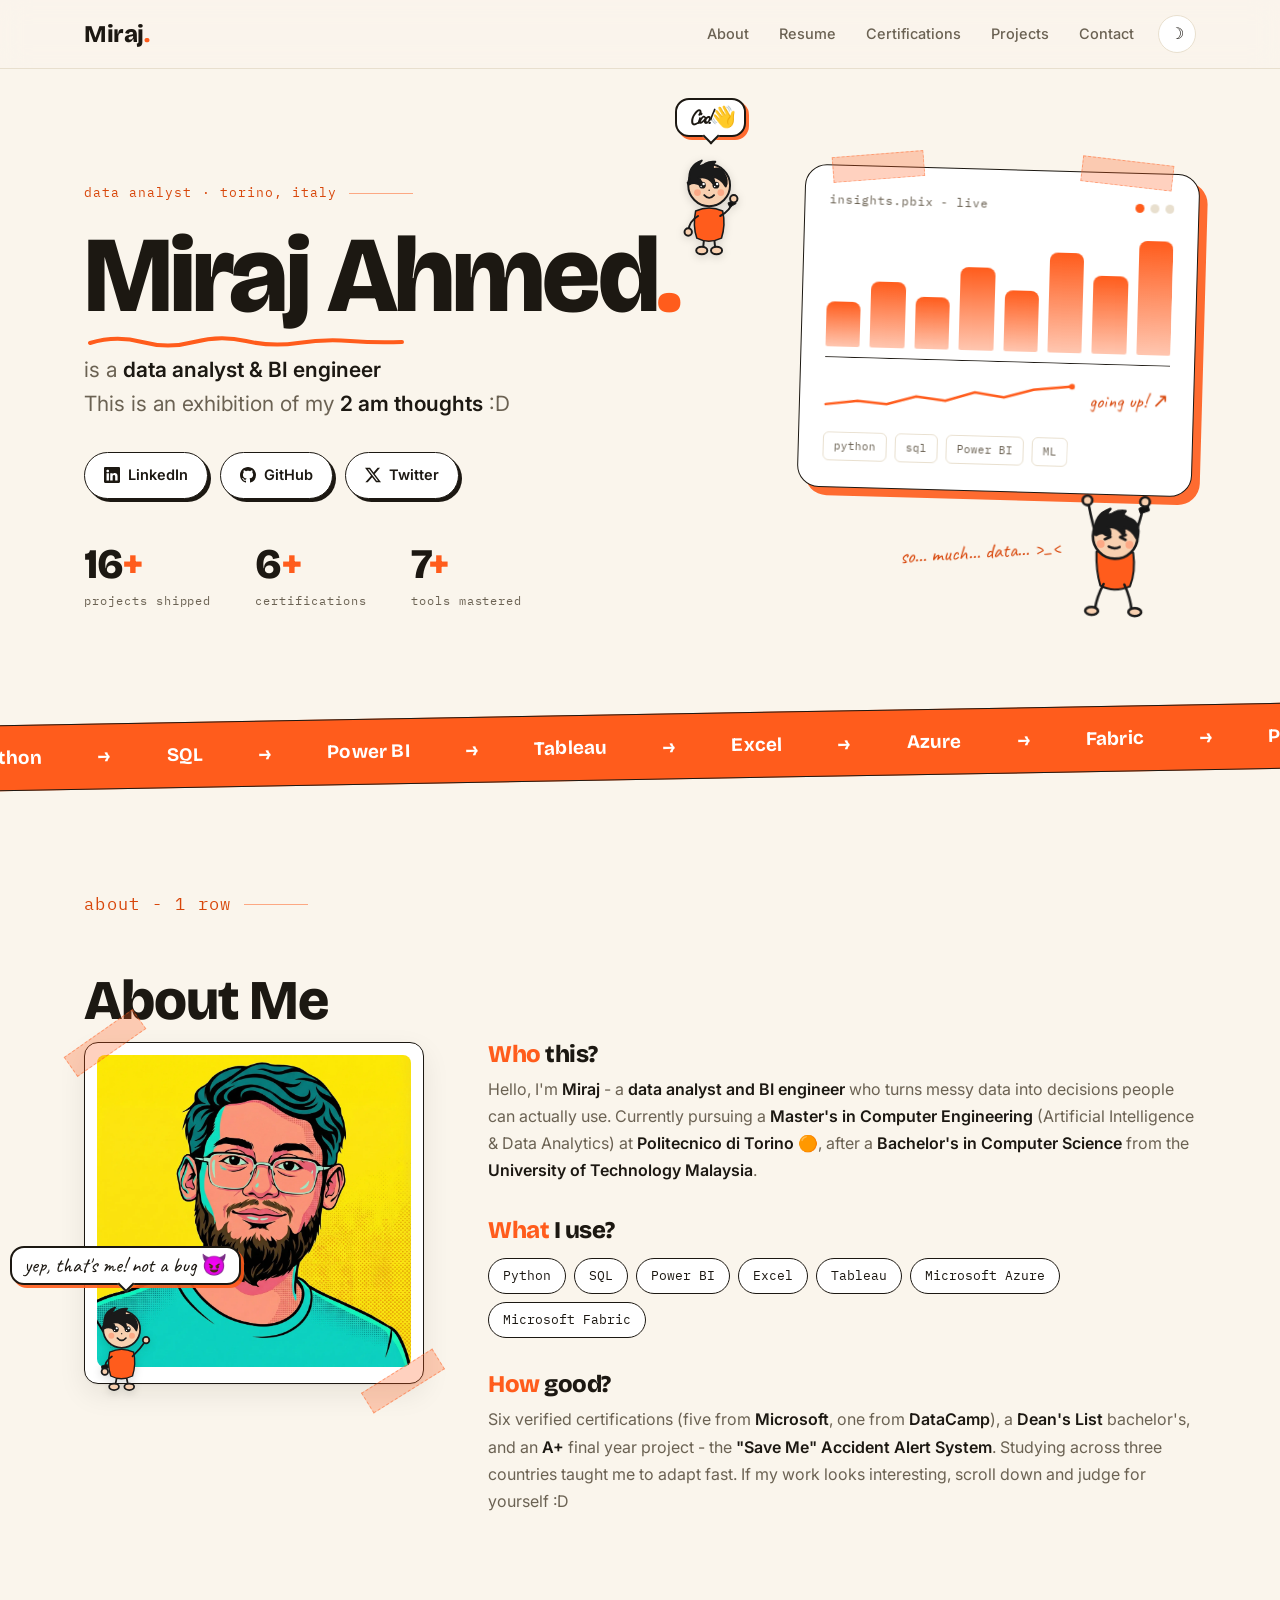
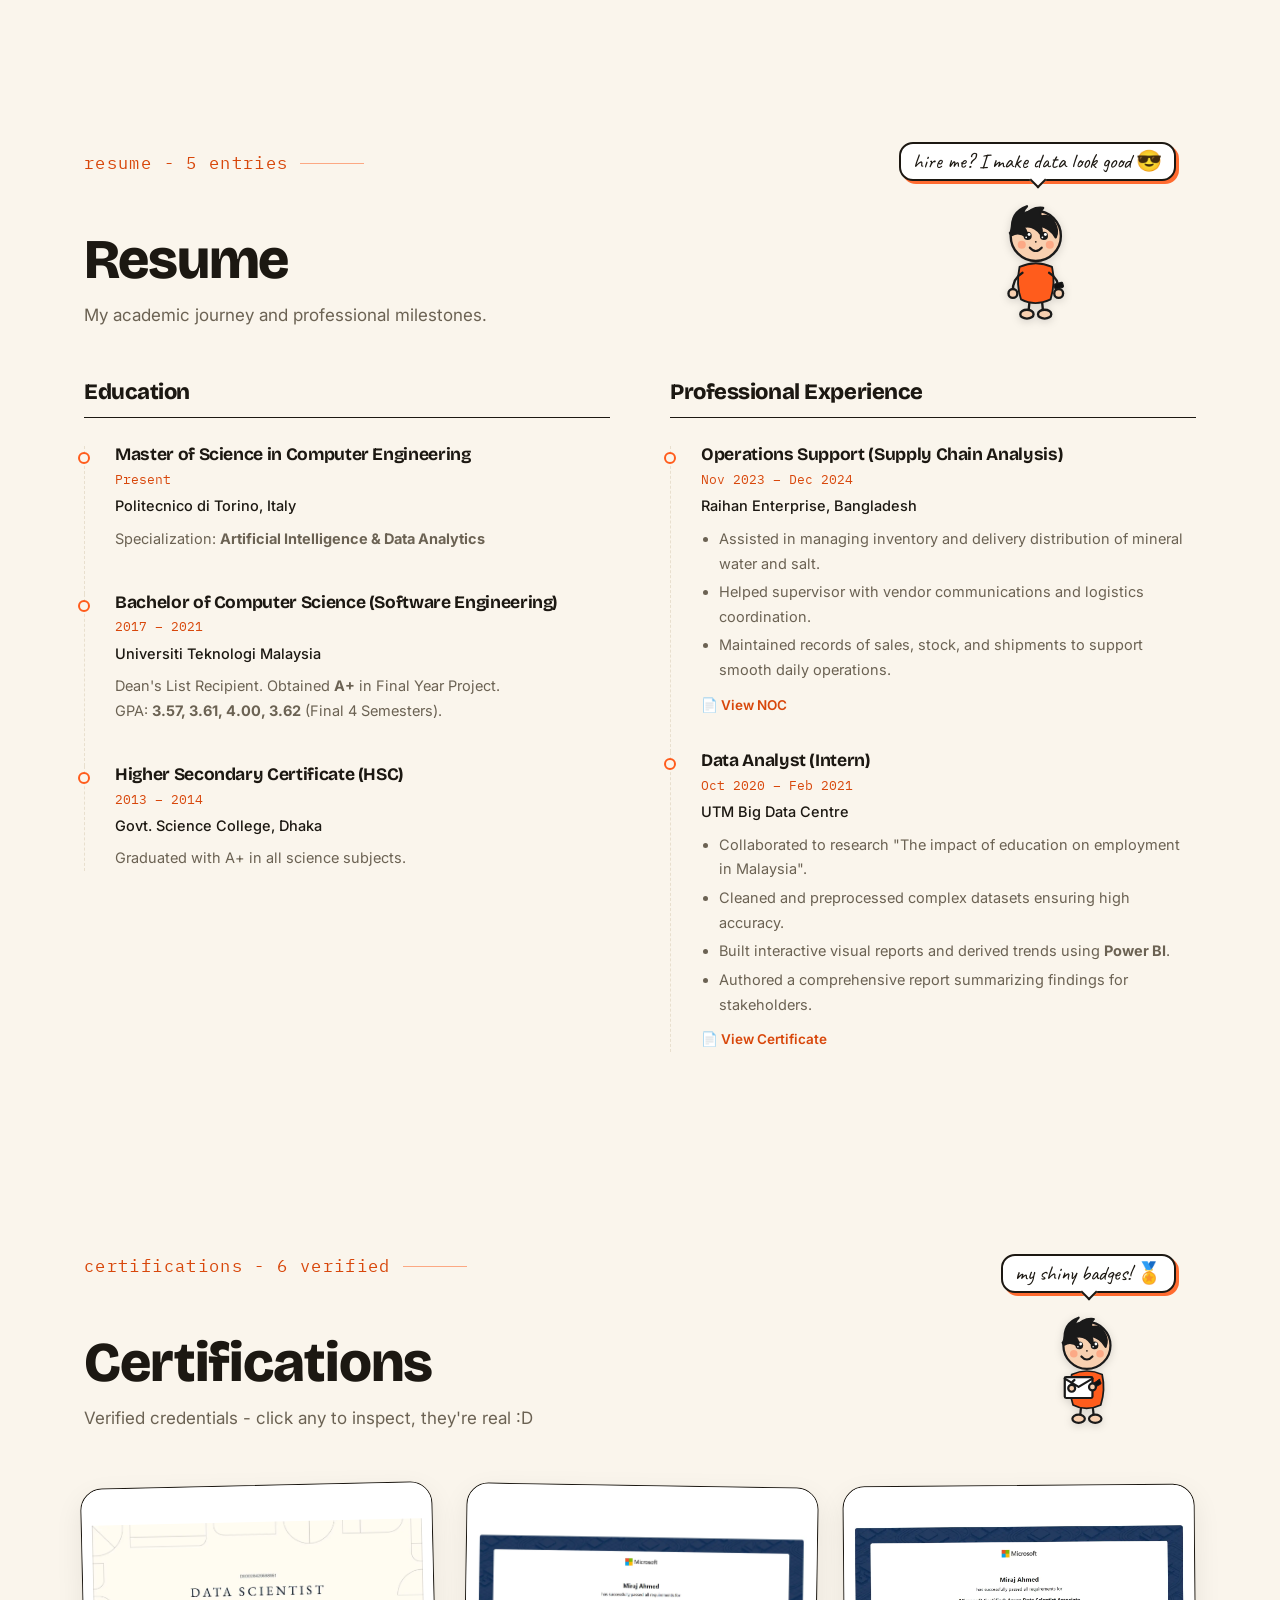
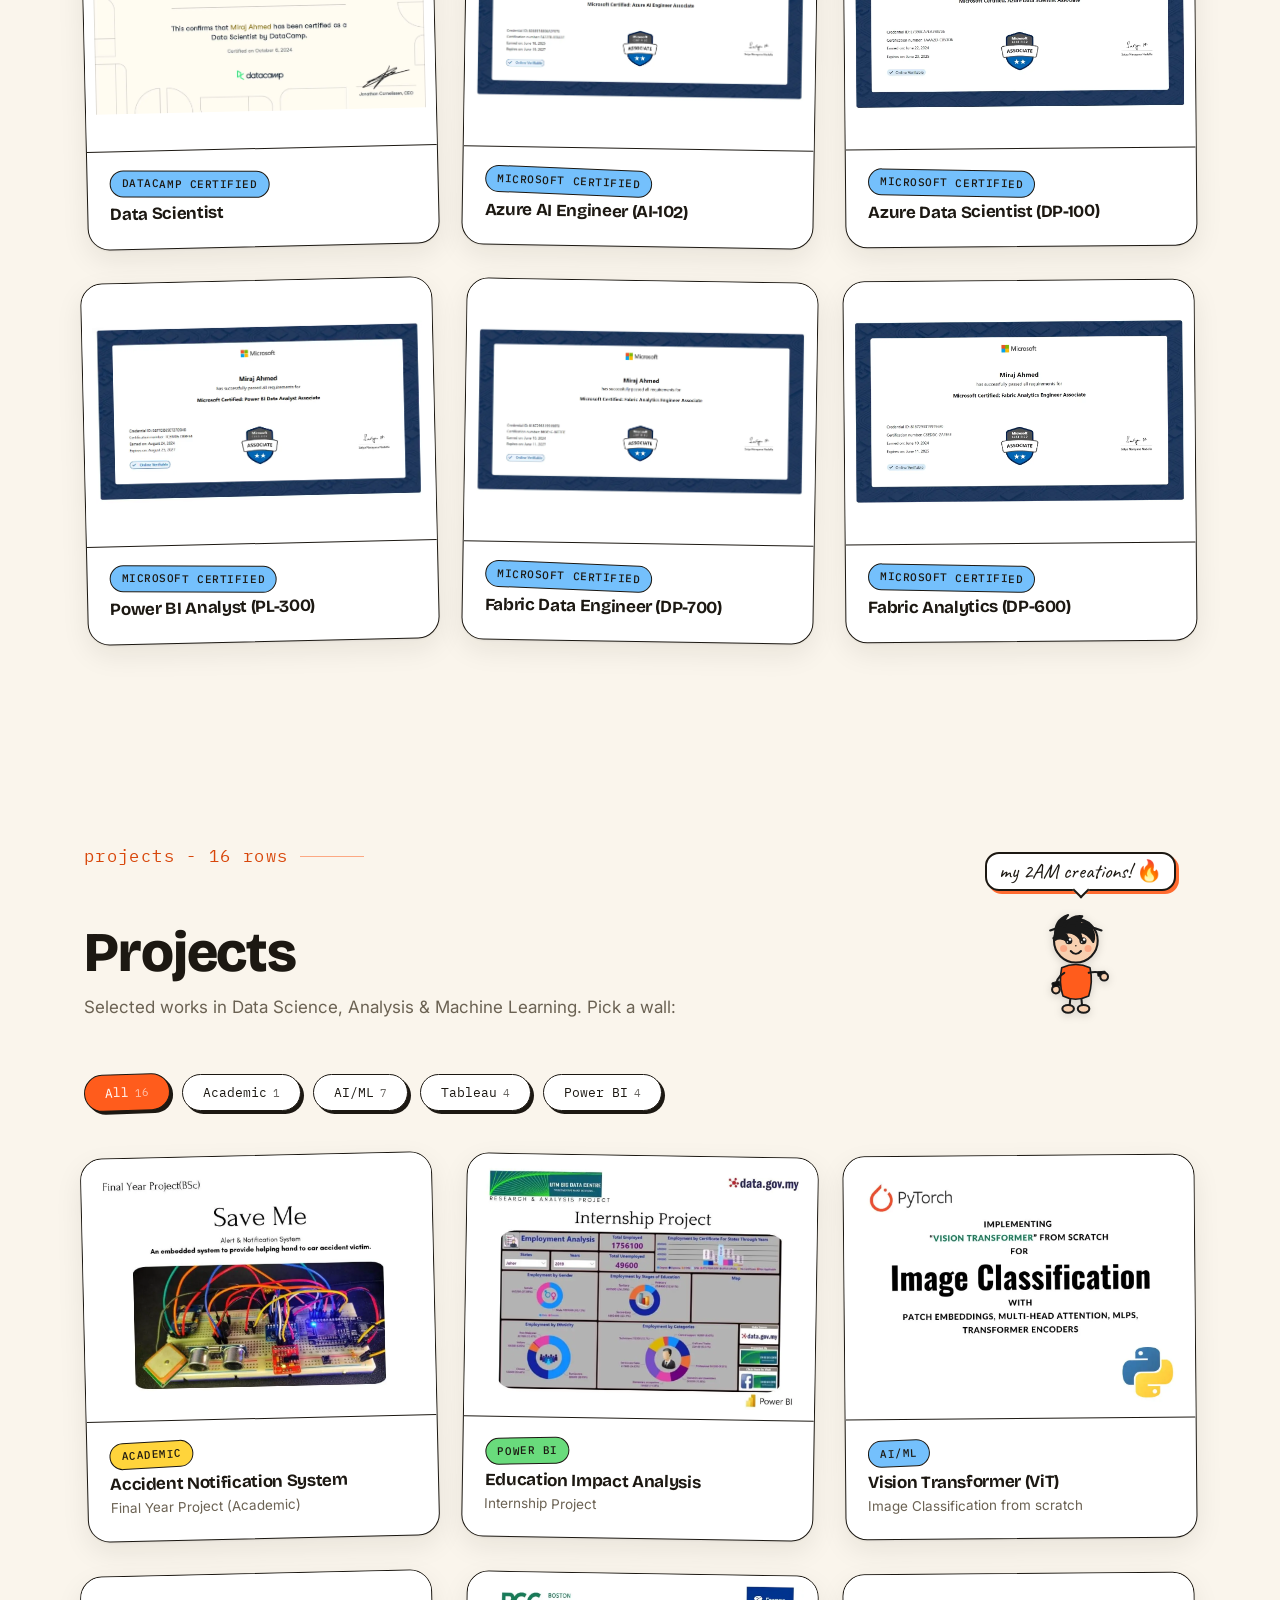
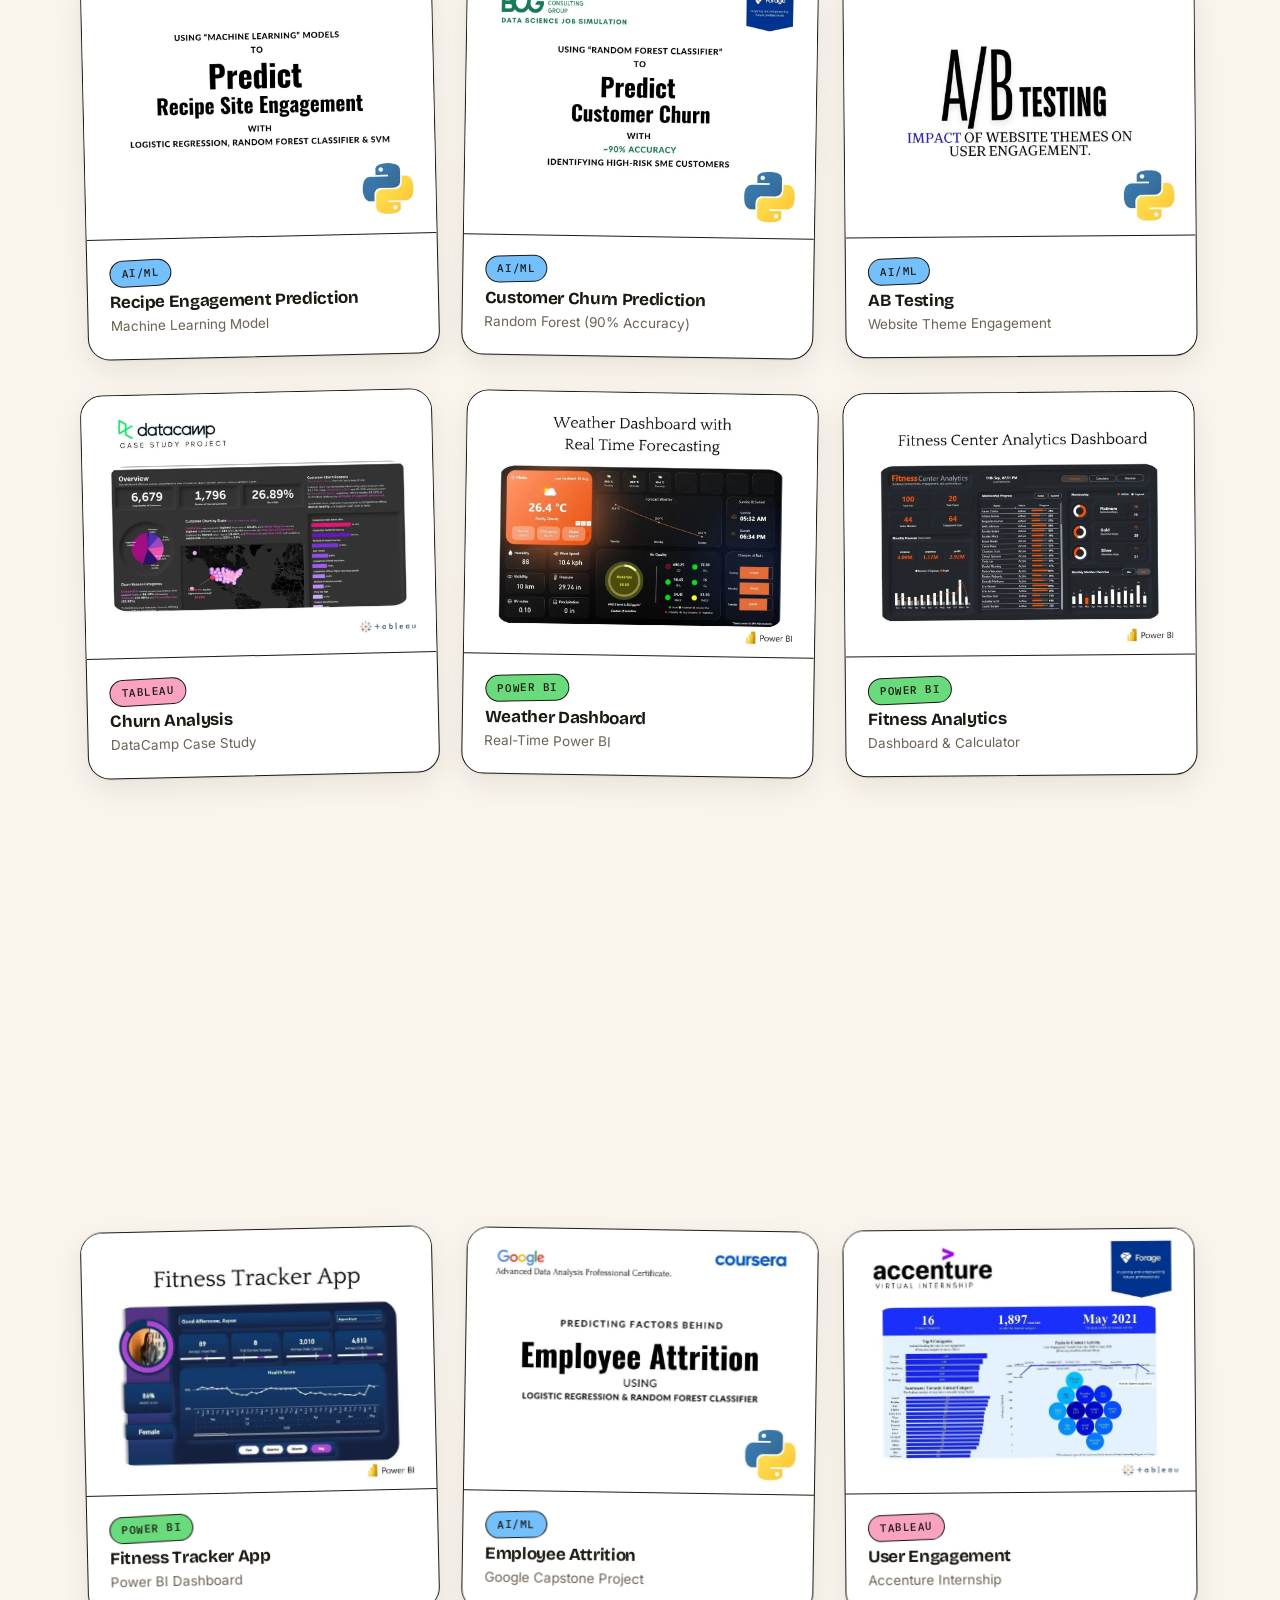
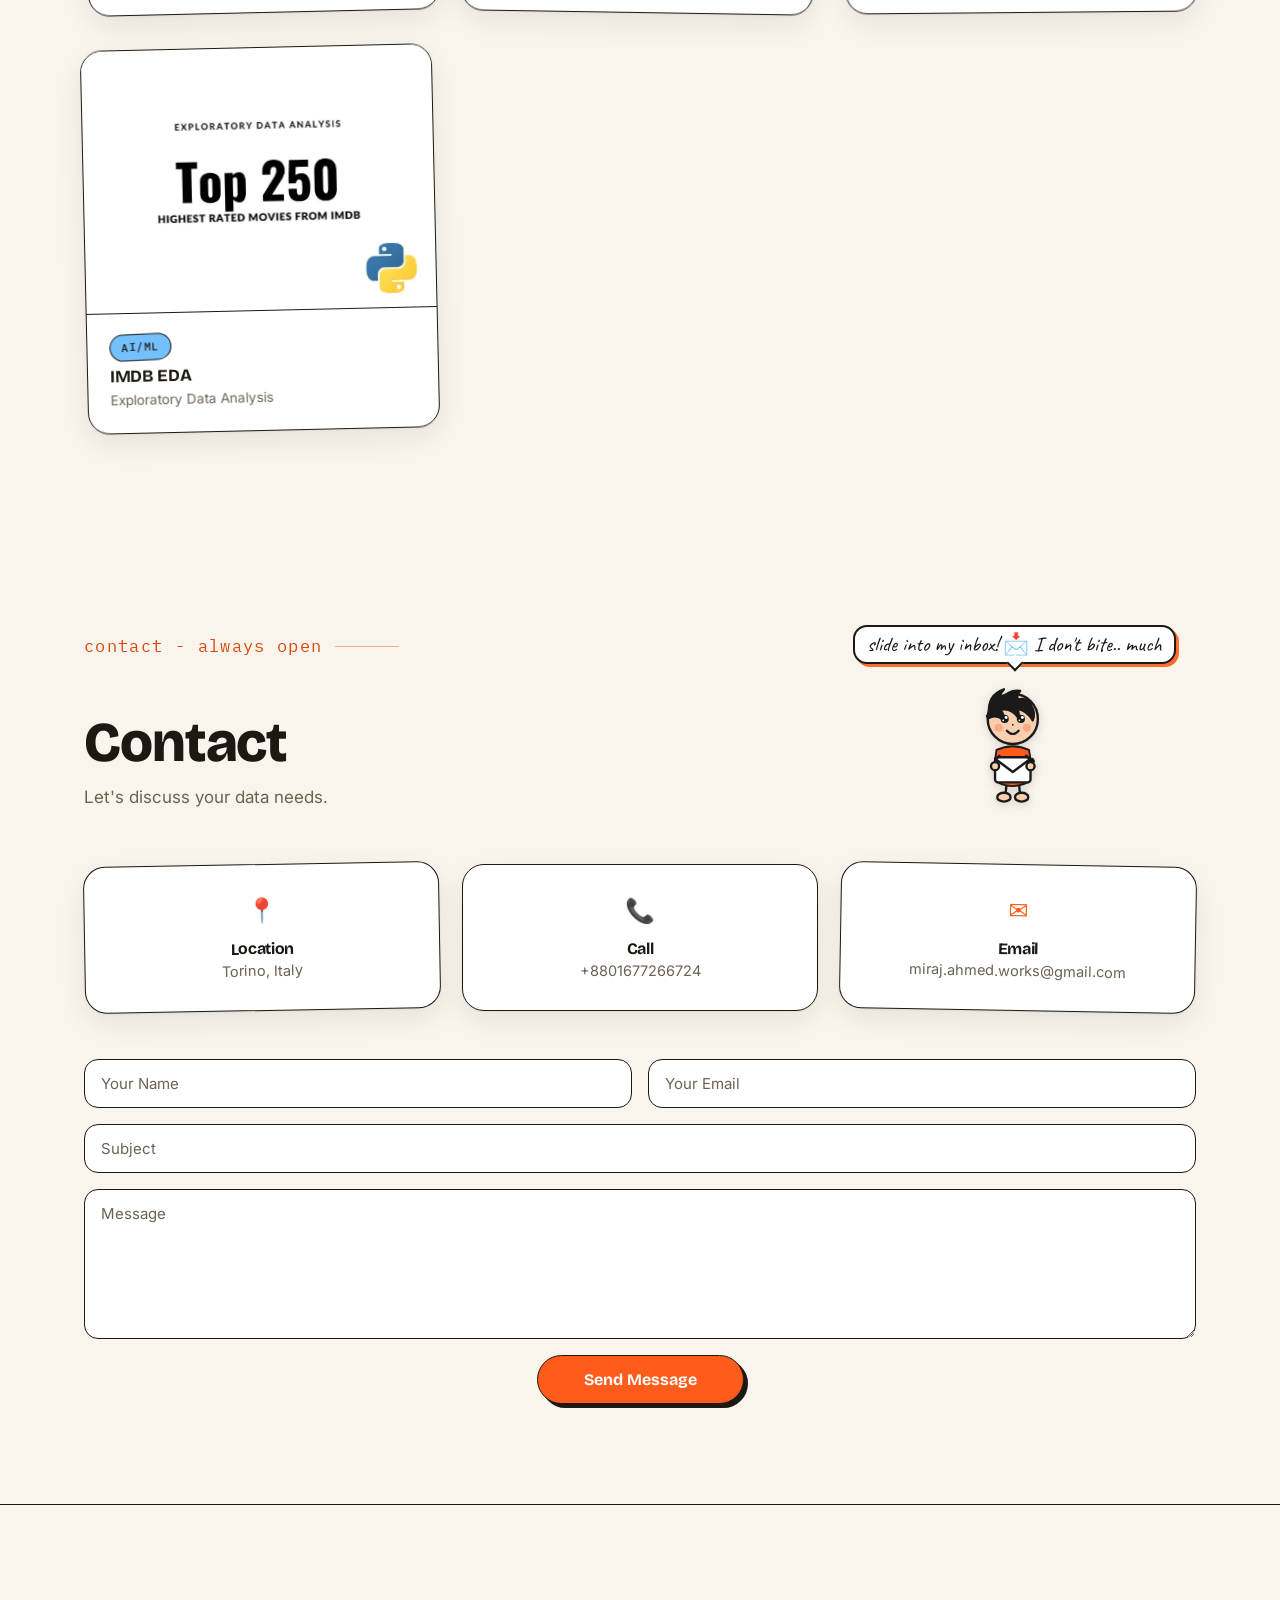
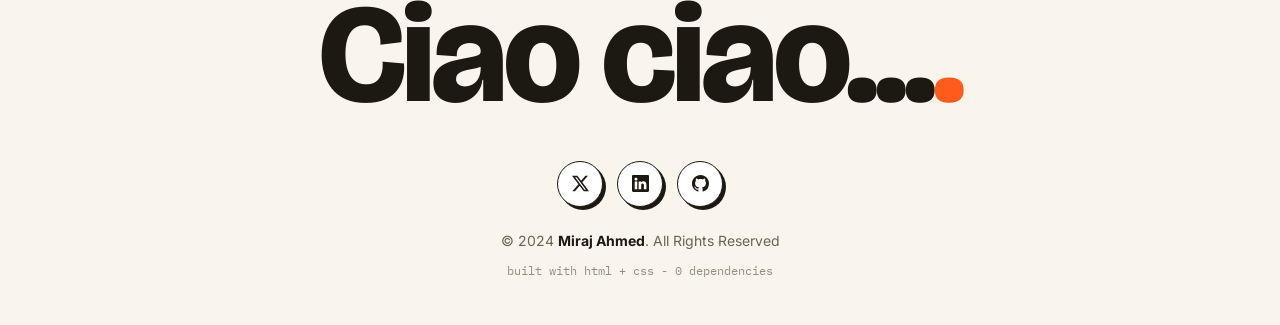
==== commit aa9eaee3: "Update" ====
--- a/index.html
+++ b/index.html
@@ -48,7 +48,6 @@
 
   <main>
 
-    <!-- ============ HERO ============ -->
     <section class="hero" id="top">
       <div class="wrap">
 
@@ -58,29 +57,31 @@
           <h1>
             <span class="name-wrap">Miraj Ahmed<span class="dot">.</span>
             
-            <svg class="kid kid-hero" viewBox="0 0 130 180" aria-hidden="true">
-              <path class="ln" d="M54 138 L52 158"/><path class="ln" d="M70 138 L72 158"/>
-              <ellipse class="ln skin" cx="50" cy="160" rx="9" ry="6"/>
-              <ellipse class="ln skin" cx="74" cy="160" rx="9" ry="6"/>
-              <path class="ln shirt" d="M42 96 q20 -10 40 0 q5 22 -2 44 q-19 10 -36 0 q-7 -20 -2 -44z"/>
-              <!-- Right arm resting -->
-              <path class="ln" d="M44 104 q-14 8 -16 24"/><circle class="ln skin" cx="28" cy="130" r="6"/>
-              <!-- Left arm waving with Watch -->
-              <g class="k-wave">
-                <path class="ln" d="M80 104 q16 -8 22 -26"/>
-                <rect class="watch" x="93" y="80" width="12" height="7" rx="1.5" transform="rotate(-28 99 83)"/>
-                <circle class="ln skin" cx="102" cy="76" r="6"/>
-              </g>
-              <circle class="ln skin" cx="62" cy="54" r="34"/>
-              <path class="ln hair" d="M30 48 q-3 -26 20 -34 q-7 7 -4 14 q10 -14 26 -12 q-6 6 -3 12 q12 -4 18 8 q6 10 2 20 q-8 -14 -22 -16 q5 7 2 12 q-10 -14 -24 -10 q6 6 4 13 q-10 -8 -20 -2 q-1 0 -2 -3z"/>
-              <circle class="eye" cx="51" cy="54" r="5.5"/><circle class="eye" cx="73" cy="54" r="5.5"/>
-              <circle class="glint" cx="53" cy="52" r="2"/><circle class="glint" cx="75" cy="52" r="2"/>
-              <circle class="glint" cx="49" cy="56" r="1.2"/><circle class="glint" cx="71" cy="56" r="1.2"/>
-              <circle class="cheek" cx="43" cy="66" r="5.5"/><circle class="cheek" cx="81" cy="66" r="5.5"/>
-              <path class="ln smile" d="M54 70 q8 9 16 0"/>
-              <circle class="ln" cx="62" cy="62" r="1.2" style="fill:var(--ink);stroke:none"/>
-            </svg>
-            <span class="hand kid-hero-say">Ciao! &#128075;</span></span>
+            <div class="mascot-wrapper" style="right: -60px; top: -120px;">
+              <span class="kid-say k-late">Ciao! &#128075;</span>
+              <svg class="kid" viewBox="0 0 130 180" width="80" aria-hidden="true">
+                <path class="ln" d="M54 138 L52 158"/><path class="ln" d="M70 138 L72 158"/>
+                <ellipse class="ln skin" cx="50" cy="160" rx="9" ry="6"/>
+                <ellipse class="ln skin" cx="74" cy="160" rx="9" ry="6"/>
+                <path class="ln shirt" d="M40 96 q22 -10 44 0 q5 22 -2 44 q-21 10 -40 0 q-7 -20 -2 -44z"/>
+                <path class="ln" d="M44 104 q-14 8 -16 24"/><circle class="ln skin" cx="28" cy="130" r="6"/>
+                <g class="k-wave">
+                  <path class="ln" d="M80 104 q16 -8 22 -26"/>
+                  <rect class="watch" x="93" y="80" width="12" height="7" rx="1.5" transform="rotate(-28 99 83)"/>
+                  <circle class="ln skin" cx="102" cy="76" r="6"/>
+                </g>
+                <circle class="ln skin" cx="62" cy="54" r="34"/>
+                <path class="ln hair" d="M30 48 q-3 -26 20 -34 q-7 7 -4 14 q10 -14 26 -12 q-6 6 -3 12 q12 -4 18 8 q6 10 2 20 q-8 -14 -22 -16 q5 7 2 12 q-10 -14 -24 -10 q6 6 4 13 q-10 -8 -20 -2 q-1 0 -2 -3z"/>
+                <circle class="eye" cx="51" cy="54" r="5.5"/><circle class="eye" cx="73" cy="54" r="5.5"/>
+                <circle class="glint" cx="53" cy="52" r="2"/><circle class="glint" cx="75" cy="52" r="2"/>
+                <circle class="glint" cx="49" cy="56" r="1.2"/><circle class="glint" cx="71" cy="56" r="1.2"/>
+                <circle class="cheek" cx="43" cy="66" r="5.5"/><circle class="cheek" cx="81" cy="66" r="5.5"/>
+                <path class="ln smile" d="M54 70 q8 9 16 0"/>
+                <circle class="ln" cx="62" cy="62" r="1.2" style="fill:var(--ink);stroke:none"/>
+              </svg>
+            </div>
+            
+            </span>
             <svg class="squiggle" viewBox="0 0 320 16" aria-hidden="true">
               <path d="M4 10 Q 30 2, 56 9 T 108 9 T 160 8 T 212 10 T 264 8 T 316 9" />
             </svg>
@@ -154,27 +155,20 @@
             <span>ML</span>
           </div>
 
-          <!-- Straining boy fully restored -->
           <svg class="kid doodle-boy" viewBox="0 0 130 150" aria-hidden="true">
-            <!-- Right arm gripping -->
             <path class="ln" d="M48 70 Q 36 38 30 8"/><circle class="ln skin" cx="29" cy="6" r="6"/>
-            <!-- Left arm gripping with Watch -->
             <path class="ln" d="M82 70 Q 94 38 100 8"/>
             <rect class="watch" x="94" y="12" width="12" height="7" rx="1.5" transform="rotate(-20 100 15)"/>
             <circle class="ln skin" cx="101" cy="6" r="6"/>
-            
             <path class="ln shirt" d="M42 70 q23 -10 46 0 q4 24 -3 42 q-20 9 -37 0 q-6 -18 -6 -42z"/>
             <path class="ln" d="M52 110 Q 44 126 42 142"/><path class="ln" d="M78 110 Q 86 126 88 142"/>
             <ellipse class="ln skin" cx="38" cy="144" rx="8" ry="5"/>
             <ellipse class="ln skin" cx="92" cy="144" rx="8" ry="5"/>
             <circle class="ln skin" cx="65" cy="50" r="28"/>
             <path class="ln hair" d="M40 46 q-3 -22 18 -30 q-6 6 -3 12 q8 -12 22 -10 q-5 5 -2 10 q10 -3 16 6 q5 9 1 18 q-6 -12 -18 -14 q4 6 1 10 q-9 -12 -20 -9 q5 5 3 11 q-9 -7 -17 -1 q-1 0 -2 -3z"/>
-            
-            <!-- Eyes squeezed tight -->
             <path class="ln eye-squeeze" d="M52 48 l7 3 l-7 3"/><path class="ln eye-squeeze" d="M78 48 l-7 3 l7 3"/>
             <circle class="cheek" cx="47" cy="60" r="5"/><circle class="cheek" cx="83" cy="60" r="5"/>
             <path class="ln smile" d="M57 63 q8 4 14 0"/>
-            <!-- Sweat -->
             <path class="ln sweat s1" d="M40 28 q-3 5 0 7 q3 -2 0 -7"/>
             <path class="ln sweat s2" d="M90 26 q3 5 0 7 q-3 -2 0 -7"/>
           </svg>
@@ -184,7 +178,6 @@
       </div>
     </section>
 
-    <!-- ============ MARQUEE ============ -->
     <div class="marquee" aria-hidden="true">
       <div class="marquee-track">
         <span>Python</span><span>SQL</span><span>Power BI</span><span>Tableau</span><span>Excel</span><span>Azure</span><span>Fabric</span>
@@ -194,7 +187,6 @@
       </div>
     </div>
 
-    <!-- ============ ABOUT ============ -->
     <section id="about">
       <div class="wrap">
         <div class="section-title reveal">
@@ -205,29 +197,31 @@
         <div class="about-grid">
           <div class="about-photo reveal">
             <img src="img/profile-img.webp" alt="Portrait of Miraj Ahmed">
-            <span class="hand">yep, that's me! not a bug &#128520;</span>
-            <svg class="kid kid-about kid-pop" viewBox="0 0 140 180" aria-hidden="true">
-              <path class="ln" d="M54 138 L50 158"/><path class="ln" d="M70 138 L74 158"/>
-              <ellipse class="ln skin" cx="48" cy="160" rx="9" ry="6"/>
-              <ellipse class="ln skin" cx="76" cy="160" rx="9" ry="6"/>
-              <path class="ln shirt" d="M40 96 q22 -10 44 0 q5 22 -2 44 q-21 10 -40 0 q-7 -20 -2 -44z"/>
-              <!-- Right arm pointing left -->
-              <path class="ln" d="M42 104 q-18 2 -32 -4"/>
-              <path class="ln skin" d="M14 98 q-10 1 -14 4 q4 3 14 4 q3 -4 0 -8z"/>
-              <!-- Left arm resting with Watch -->
-              <path class="ln" d="M82 104 q14 8 16 24"/>
-              <rect class="watch" x="91" y="116" width="12" height="7" rx="1.5" transform="rotate(-15 97 119)"/>
-              <circle class="ln skin" cx="98" cy="130" r="6"/>
-              
-              <circle class="ln skin" cx="62" cy="54" r="34"/>
-              <path class="ln hair" d="M30 48 q-3 -26 20 -34 q-7 7 -4 14 q10 -14 26 -12 q-6 6 -3 12 q12 -4 18 8 q6 10 2 20 q-8 -14 -22 -16 q5 7 2 12 q-10 -14 -24 -10 q6 6 4 13 q-10 -8 -20 -2 q-1 0 -2 -3z"/>
-              <circle class="eye" cx="51" cy="54" r="5.5"/><circle class="eye" cx="73" cy="54" r="5.5"/>
-              <circle class="glint" cx="53" cy="52" r="2"/><circle class="glint" cx="75" cy="52" r="2"/>
-              <circle class="glint" cx="49" cy="56" r="1.2"/><circle class="glint" cx="71" cy="56" r="1.2"/>
-              <circle class="cheek" cx="43" cy="66" r="5.5"/><circle class="cheek" cx="81" cy="66" r="5.5"/>
-              <path class="ln smile" d="M54 70 q8 9 16 0"/>
-              <circle class="ln" cx="62" cy="62" r="1.2" style="fill:var(--ink);stroke:none"/>
-            </svg>
+            
+            <div class="mascot-wrapper" style="left: -75px; bottom: -15px; z-index: 20;">
+              <span class="kid-say k-late">yep, that's me! not a bug &#128520;</span>
+              <svg class="kid" viewBox="0 0 140 180" width="76" aria-hidden="true">
+                <path class="ln" d="M54 138 L50 158"/><path class="ln" d="M70 138 L74 158"/>
+                <ellipse class="ln skin" cx="48" cy="160" rx="9" ry="6"/>
+                <ellipse class="ln skin" cx="76" cy="160" rx="9" ry="6"/>
+                <path class="ln shirt" d="M40 96 q22 -10 44 0 q5 22 -2 44 q-21 10 -40 0 q-7 -20 -2 -44z"/>
+                <path class="ln" d="M82 104 q 15 -15 25 -30"/>
+                <circle class="ln skin" cx="107" cy="74" r="6"/>
+                <path class="ln" d="M44 104 q -14 8 -13 26"/>
+                <rect class="watch" x="25" y="120" width="12" height="7" rx="1.5" transform="rotate(-15 31 123)"/>
+                <circle class="ln skin" cx="31" cy="132" r="6"/>
+                
+                <circle class="ln skin" cx="62" cy="54" r="34"/>
+                <path class="ln hair" d="M30 48 q-3 -26 20 -34 q-7 7 -4 14 q10 -14 26 -12 q-6 6 -3 12 q12 -4 18 8 q6 10 2 20 q-8 -14 -22 -16 q5 7 2 12 q-10 -14 -24 -10 q6 6 4 13 q-10 -8 -20 -2 q-1 0 -2 -3z"/>
+                <circle class="eye" cx="51" cy="54" r="5.5"/><circle class="eye" cx="73" cy="54" r="5.5"/>
+                <circle class="glint" cx="53" cy="52" r="2"/><circle class="glint" cx="75" cy="52" r="2"/>
+                <circle class="glint" cx="49" cy="56" r="1.2"/><circle class="glint" cx="71" cy="56" r="1.2"/>
+                <circle class="cheek" cx="43" cy="66" r="5.5"/><circle class="cheek" cx="81" cy="66" r="5.5"/>
+                <path class="ln smile" d="M54 70 q8 9 16 0"/>
+                <circle class="ln" cx="62" cy="62" r="1.2" style="fill:var(--ink);stroke:none"/>
+              </svg>
+            </div>
+            
           </div>
 
           <div class="about-text reveal" data-delay="1">
@@ -270,7 +264,6 @@
       </div>
     </section>
 
-    <!-- ============ RESUME ============ -->
     <section id="resume">
       <div class="wrap">
         <div class="section-title reveal">
@@ -278,27 +271,29 @@
           <h2>Resume</h2>
           <p>My academic journey and professional milestones.</p>
           
-          <svg class="kid kid-resume kid-pop" viewBox="0 0 130 180" aria-hidden="true">
-            <path class="ln" d="M54 138 L52 158"/><path class="ln" d="M70 138 L72 158"/>
-            <ellipse class="ln skin" cx="50" cy="160" rx="9" ry="6"/>
-            <ellipse class="ln skin" cx="74" cy="160" rx="9" ry="6"/>
-            <path class="ln shirt" d="M40 96 q22 -10 44 0 q5 22 -2 44 q-21 10 -40 0 q-7 -20 -2 -44z"/>
-            <path class="ln" d="M44 104 q-14 8 -13 26"/><circle class="ln skin" cx="31" cy="132" r="6"/>
-            <!-- Watch on left wrist -->
-            <path class="ln" d="M80 104 q14 8 13 26"/>
-            <rect class="watch" x="87" y="118" width="12" height="7" rx="1.5" transform="rotate(-15 93 121)"/>
-            <circle class="ln skin" cx="93" cy="132" r="6"/>
-            
-            <circle class="ln skin" cx="62" cy="54" r="34"/>
-            <path class="ln hair" d="M30 48 q-3 -26 20 -34 q-7 7 -4 14 q10 -14 26 -12 q-6 6 -3 12 q12 -4 18 8 q6 10 2 20 q-8 -14 -22 -16 q5 7 2 12 q-10 -14 -24 -10 q6 6 4 13 q-10 -8 -20 -2 q-1 0 -2 -3z"/>
-            <circle class="eye" cx="51" cy="54" r="5.5"/><circle class="eye" cx="73" cy="54" r="5.5"/>
-            <circle class="glint" cx="53" cy="52" r="2"/><circle class="glint" cx="75" cy="52" r="2"/>
-            <circle class="glint" cx="49" cy="56" r="1.2"/><circle class="glint" cx="71" cy="56" r="1.2"/>
-            <circle class="cheek" cx="43" cy="66" r="5.5"/><circle class="cheek" cx="81" cy="66" r="5.5"/>
-            <path class="ln smile" d="M54 70 q8 9 16 0"/>
-            <circle class="ln" cx="62" cy="62" r="1.2" style="fill:var(--ink);stroke:none"/>
-          </svg>
-          <span class="hand doodle-cap kid-resume-say">hire me? I make data look good &#128526;</span>
+          <div class="mascot-wrapper" style="right: 20px; bottom: 0px;">
+            <span class="kid-say k-late">hire me? I make data look good &#128526;</span>
+            <svg class="kid" viewBox="0 0 130 180" width="96" aria-hidden="true">
+              <path class="ln" d="M54 138 L52 158"/><path class="ln" d="M70 138 L72 158"/>
+              <ellipse class="ln skin" cx="50" cy="160" rx="9" ry="6"/>
+              <ellipse class="ln skin" cx="74" cy="160" rx="9" ry="6"/>
+              <path class="ln shirt" d="M40 96 q22 -10 44 0 q5 22 -2 44 q-21 10 -40 0 q-7 -20 -2 -44z"/>
+              <path class="ln" d="M44 104 q-14 8 -13 26"/><circle class="ln skin" cx="31" cy="132" r="6"/>
+              <path class="ln" d="M80 104 q14 8 13 26"/>
+              <rect class="watch" x="87" y="118" width="12" height="7" rx="1.5" transform="rotate(-15 93 121)"/>
+              <circle class="ln skin" cx="93" cy="132" r="6"/>
+              
+              <circle class="ln skin" cx="62" cy="54" r="34"/>
+              <path class="ln hair" d="M30 48 q-3 -26 20 -34 q-7 7 -4 14 q10 -14 26 -12 q-6 6 -3 12 q12 -4 18 8 q6 10 2 20 q-8 -14 -22 -16 q5 7 2 12 q-10 -14 -24 -10 q6 6 4 13 q-10 -8 -20 -2 q-1 0 -2 -3z"/>
+              <circle class="eye" cx="51" cy="54" r="5.5"/><circle class="eye" cx="73" cy="54" r="5.5"/>
+              <circle class="glint" cx="53" cy="52" r="2"/><circle class="glint" cx="75" cy="52" r="2"/>
+              <circle class="glint" cx="49" cy="56" r="1.2"/><circle class="glint" cx="71" cy="56" r="1.2"/>
+              <circle class="cheek" cx="43" cy="66" r="5.5"/><circle class="cheek" cx="81" cy="66" r="5.5"/>
+              <path class="ln smile" d="M54 70 q8 9 16 0"/>
+              <circle class="ln" cx="62" cy="62" r="1.2" style="fill:var(--ink);stroke:none"/>
+            </svg>
+          </div>
+          
         </div>
 
         <div class="resume-grid">
@@ -362,37 +357,38 @@
       </div>
     </section>
 
-    <!-- ============ CERTIFICATIONS ============ -->
     <section id="certifications">
       <div class="wrap">
         <div class="section-title reveal">
           <p class="data-label">certifications - 6 verified</p>
           <h2>Certifications</h2>
           <p>Verified credentials - click any to inspect, they're real :D</p>
-          <svg class="kid kid-cert kid-pop" viewBox="0 0 130 180" width="90" height="125" aria-hidden="true">
-            <path class="ln" d="M54 138 L52 158"/><path class="ln" d="M70 138 L72 158"/>
-            <ellipse class="ln skin" cx="50" cy="160" rx="9" ry="6"/>
-            <ellipse class="ln skin" cx="74" cy="160" rx="9" ry="6"/>
-            <path class="ln shirt" d="M40 96 q22 -10 44 0 q5 22 -2 44 q-21 10 -40 0 q-7 -20 -2 -44z"/>
-            <rect class="ln env" x="30" y="100" width="40" height="30" rx="2"/>
-            <path class="ln" d="M30 102 L50 114 L70 102"/>
-            <path class="ln" d="M44 104 q-6 4 -4 10"/><circle class="ln skin" cx="40" cy="116" r="5"/>
-            <!-- Watch on left arm holding paper -->
-            <path class="ln" d="M80 104 q-6 6 -10 8"/>
-            <rect class="watch" x="72" y="106" width="10" height="6" rx="1.5" transform="rotate(-30 77 109)"/>
-            <circle class="ln skin" cx="70" cy="114" r="5"/>
-            
-            <circle class="ln skin" cx="62" cy="54" r="34"/>
-            <path class="ln hair" d="M30 48 q-3 -26 20 -34 q-7 7 -4 14 q10 -14 26 -12 q-6 6 -3 12 q12 -4 18 8 q6 10 2 20 q-8 -14 -22 -16 q5 7 2 12 q-10 -14 -24 -10 q6 6 4 13 q-10 -8 -20 -2 q-1 0 -2 -3z"/>
-            <circle class="eye" cx="51" cy="54" r="5.5"/><circle class="eye" cx="73" cy="54" r="5.5"/>
-            <circle class="glint" cx="53" cy="52" r="2"/><circle class="glint" cx="75" cy="52" r="2"/>
-            <circle class="glint" cx="49" cy="56" r="1.2"/><circle class="glint" cx="71" cy="56" r="1.2"/>
-            <circle class="cheek" cx="43" cy="66" r="5.5"/><circle class="cheek" cx="81" cy="66" r="5.5"/>
-            <path class="ln smile" d="M54 70 q8 9 16 0"/>
-            <circle class="ln" cx="62" cy="62" r="1.2" style="fill:var(--ink);stroke:none"/>
-          </svg>
-          <span class="hand doodle-cap kid-cert-say">my shiny badges! &#127941;</span>
-          <br>
+          
+          <div class="mascot-wrapper" style="right: 20px; bottom: 0px;">
+            <span class="kid-say k-late">my shiny badges! &#127941;</span>
+            <svg class="kid" viewBox="0 0 130 180" width="90" aria-hidden="true">
+              <path class="ln" d="M54 138 L52 158"/><path class="ln" d="M70 138 L72 158"/>
+              <ellipse class="ln skin" cx="50" cy="160" rx="9" ry="6"/>
+              <ellipse class="ln skin" cx="74" cy="160" rx="9" ry="6"/>
+              <path class="ln shirt" d="M40 96 q22 -10 44 0 q5 22 -2 44 q-21 10 -40 0 q-7 -20 -2 -44z"/>
+              <rect class="ln env" x="30" y="100" width="40" height="30" rx="2"/>
+              <path class="ln" d="M30 102 L50 114 L70 102"/>
+              <path class="ln" d="M44 104 q-6 4 -4 10"/><circle class="ln skin" cx="40" cy="116" r="5"/>
+              <path class="ln" d="M80 104 q-6 6 -10 8"/>
+              <rect class="watch" x="72" y="106" width="10" height="6" rx="1.5" transform="rotate(-30 77 109)"/>
+              <circle class="ln skin" cx="70" cy="114" r="5"/>
+              
+              <circle class="ln skin" cx="62" cy="54" r="34"/>
+              <path class="ln hair" d="M30 48 q-3 -26 20 -34 q-7 7 -4 14 q10 -14 26 -12 q-6 6 -3 12 q12 -4 18 8 q6 10 2 20 q-8 -14 -22 -16 q5 7 2 12 q-10 -14 -24 -10 q6 6 4 13 q-10 -8 -20 -2 q-1 0 -2 -3z"/>
+              <circle class="eye" cx="51" cy="54" r="5.5"/><circle class="eye" cx="73" cy="54" r="5.5"/>
+              <circle class="glint" cx="53" cy="52" r="2"/><circle class="glint" cx="75" cy="52" r="2"/>
+              <circle class="glint" cx="49" cy="56" r="1.2"/><circle class="glint" cx="71" cy="56" r="1.2"/>
+              <circle class="cheek" cx="43" cy="66" r="5.5"/><circle class="cheek" cx="81" cy="66" r="5.5"/>
+              <path class="ln smile" d="M54 70 q8 9 16 0"/>
+              <circle class="ln" cx="62" cy="62" r="1.2" style="fill:var(--ink);stroke:none"/>
+            </svg>
+          </div>
+          
         </div>
 
         <div class="card-grid">
@@ -400,7 +396,6 @@
           <div class="card reveal">
             <a href="img/portfolio/datacamp.webp" class="card-link preview-link" title="DataCamp Certificate"
               aria-label="View DataCamp certificate"></a>
-            <span class="arrow">&#x2197;</span>
             <div class="thumb"><img src="img/portfolio/datacamp.webp" alt="DataCamp Data Scientist certificate" loading="lazy"></div>
             <div class="body">
               <span class="tag">DataCamp Certified</span>
@@ -411,7 +406,6 @@
           <div class="card reveal" data-delay="1">
             <a href="img/portfolio/AI-102.webp" class="card-link preview-link" title="AI-102"
               aria-label="View AI-102 certificate"></a>
-            <span class="arrow">&#x2197;</span>
             <div class="thumb"><img src="img/portfolio/AI-102.webp" alt="Azure AI Engineer AI-102 certificate" loading="lazy"></div>
             <div class="body">
               <span class="tag">Microsoft Certified</span>
@@ -422,7 +416,6 @@
           <div class="card reveal" data-delay="2">
             <a href="img/portfolio/DP-100.webp" class="card-link preview-link" title="DP-100"
               aria-label="View DP-100 certificate"></a>
-            <span class="arrow">&#x2197;</span>
             <div class="thumb"><img src="img/portfolio/DP-100.webp" alt="Azure Data Scientist DP-100 certificate" loading="lazy"></div>
             <div class="body">
               <span class="tag">Microsoft Certified</span>
@@ -433,7 +426,6 @@
           <div class="card reveal">
             <a href="img/portfolio/PL-300.webp" class="card-link preview-link" title="PL-300"
               aria-label="View PL-300 certificate"></a>
-            <span class="arrow">&#x2197;</span>
             <div class="thumb"><img src="img/portfolio/PL-300.webp" alt="Power BI Analyst PL-300 certificate" loading="lazy"></div>
             <div class="body">
               <span class="tag">Microsoft Certified</span>
@@ -444,7 +436,6 @@
           <div class="card reveal" data-delay="1">
             <a href="img/portfolio/DP-700.webp" class="card-link preview-link" title="DP-700"
               aria-label="View DP-700 certificate"></a>
-            <span class="arrow">&#x2197;</span>
             <div class="thumb"><img src="img/portfolio/DP-700.webp" alt="Fabric Data Engineer DP-700 certificate" loading="lazy"></div>
             <div class="body">
               <span class="tag">Microsoft Certified</span>
@@ -455,7 +446,6 @@
           <div class="card reveal" data-delay="2">
             <a href="img/portfolio/DP-600.webp" class="card-link preview-link" title="DP-600"
               aria-label="View DP-600 certificate"></a>
-            <span class="arrow">&#x2197;</span>
             <div class="thumb"><img src="img/portfolio/DP-600.webp" alt="Fabric Analytics DP-600 certificate" loading="lazy"></div>
             <div class="body">
               <span class="tag">Microsoft Certified</span>
@@ -467,36 +457,43 @@
       </div>
     </section>
 
-    <!-- ============ PROJECTS ============ -->
     <section id="portfolio">
       <div class="wrap">
         <div class="section-title reveal">
           <p class="data-label">projects - 16 rows</p>
-          <h2>The Exhibition</h2>
+          <h2>Projects</h2>
           <p>Selected works in Data Science, Analysis &amp; Machine Learning. Pick a wall:</p>
-          <svg class="kid kid-projects kid-pop" viewBox="0 0 140 180" width="90" height="116" aria-hidden="true">
-            <path class="ln" d="M54 138 L52 158"/><path class="ln" d="M70 138 L72 158"/>
-            <ellipse class="ln skin" cx="50" cy="160" rx="9" ry="6"/>
-            <ellipse class="ln skin" cx="74" cy="160" rx="9" ry="6"/>
-            <path class="ln shirt" d="M40 96 q22 -10 44 0 q5 22 -2 44 q-21 10 -40 0 q-7 -20 -2 -44z"/>
-            <!-- Left Arm Presenting with Watch -->
-            <path class="ln" d="M82 104 q16 -4 24 4"/>
-            <rect class="watch" x="96" y="102" width="12" height="7" rx="1.5" transform="rotate(-5 102 105)"/>
-            <circle class="ln skin" cx="106" cy="110" r="6"/>
-            <path class="ln" d="M44 104 q-14 8 -13 24"/><circle class="ln skin" cx="31" cy="130" r="6"/>
-            <rect class="watch" x="25" y="118" width="12" height="7" rx="1.5" transform="rotate(-15 31 121)"/>
-            
-            <circle class="ln skin" cx="62" cy="54" r="34"/>
-            <path class="ln hair" d="M30 48 q-3 -26 20 -34 q-7 7 -4 14 q10 -14 26 -12 q-6 6 -3 12 q12 -4 18 8 q6 10 2 20 q-8 -14 -22 -16 q5 7 2 12 q-10 -14 -24 -10 q6 6 4 13 q-10 -8 -20 -2 q-1 0 -2 -3z"/>
-            <circle class="eye" cx="51" cy="54" r="5.5"/><circle class="eye" cx="73" cy="54" r="5.5"/>
-            <circle class="glint" cx="53" cy="52" r="2"/><circle class="glint" cx="75" cy="52" r="2"/>
-            <circle class="glint" cx="49" cy="56" r="1.2"/><circle class="glint" cx="71" cy="56" r="1.2"/>
-            <circle class="cheek" cx="43" cy="66" r="5.5"/><circle class="cheek" cx="81" cy="66" r="5.5"/>
-            <path class="ln smile" d="M54 70 q8 9 16 0"/>
-            <circle class="ln" cx="62" cy="62" r="1.2" style="fill:var(--ink);stroke:none"/>
-          </svg>
-          <span class="hand doodle-cap kid-projects-say">my 2AM creations! &#128293;</span>
-          <br>
+          
+          <div class="mascot-wrapper" style="right: 20px; bottom: 0px;">
+            <span class="kid-say k-late">my 2AM creations! &#128293;</span>
+            <svg class="kid" viewBox="0 0 140 180" width="90" aria-hidden="true">
+              <path class="ln" d="M54 138 L52 158"/><path class="ln" d="M70 138 L72 158"/>
+              <ellipse class="ln skin" cx="50" cy="160" rx="9" ry="6"/>
+              <ellipse class="ln skin" cx="74" cy="160" rx="9" ry="6"/>
+              <path class="ln shirt" d="M40 96 q22 -10 44 0 q5 22 -2 44 q-21 10 -40 0 q-7 -20 -2 -44z"/>
+              
+              <path class="ln" d="M82 104 q16 -4 24 4"/>
+              <rect class="watch" x="96" y="102" width="12" height="7" rx="1.5" transform="rotate(-5 102 105)"/>
+              <circle class="ln skin" cx="106" cy="110" r="6"/>
+              <path class="ln" d="M44 104 q-14 8 -13 24"/><circle class="ln skin" cx="31" cy="130" r="6"/>
+              <rect class="watch" x="25" y="118" width="12" height="7" rx="1.5" transform="rotate(-15 31 121)"/>
+              
+              <circle class="ln skin" cx="62" cy="54" r="34"/>
+              
+              <path class="ln hair" d="M30 48 q-3 -26 20 -34 q-7 7 -4 14 q10 -14 26 -12 q-6 6 -3 12 q12 -4 18 8 q6 10 2 20 q-8 -14 -22 -16 q5 7 2 12 q-10 -14 -24 -10 q6 6 4 13 q-10 -8 -20 -2 q-1 0 -2 -3z"/>
+              
+              <path class="ln hat" d="M36 34 q 26 -24 52 0" fill="#e8dfce" stroke="#1a1a1a" stroke-width="3.2"/>
+              <path class="ln hat" d="M22 38 q 40 -15 80 0" fill="#e8dfce" stroke="#1a1a1a" stroke-width="3.2" stroke-linecap="round"/>
+              
+              <circle class="eye" cx="51" cy="54" r="5.5"/><circle class="eye" cx="73" cy="54" r="5.5"/>
+              <circle class="glint" cx="53" cy="52" r="2"/><circle class="glint" cx="75" cy="52" r="2"/>
+              <circle class="glint" cx="49" cy="56" r="1.2"/><circle class="glint" cx="71" cy="56" r="1.2"/>
+              <circle class="cheek" cx="43" cy="66" r="5.5"/><circle class="cheek" cx="81" cy="66" r="5.5"/>
+              <path class="ln smile" d="M54 70 q8 9 16 0"/>
+              <circle class="ln" cx="62" cy="62" r="1.2" style="fill:var(--ink);stroke:none"/>
+            </svg>
+          </div>
+          
         </div>
 
         <div class="filters reveal" id="filters" role="group" aria-label="Filter projects">
@@ -511,7 +508,6 @@
 
           <div class="card project-item reveal" data-cat="academic">
             <a href="fyp.html" target="_blank" class="card-link" aria-label="Accident Notification System case study"></a>
-            <span class="arrow">&#x2197;</span>
             <div class="thumb"><img src="img/portfolio/fyp_cover.webp" alt="Accident Notification System" loading="lazy"></div>
             <div class="body">
               <span class="tag">Academic</span>
@@ -522,7 +518,6 @@
 
           <div class="card project-item reveal" data-cat="powerbi" data-delay="1">
             <a href="internship.html" target="_blank" class="card-link" aria-label="Education Impact Analysis case study"></a>
-            <span class="arrow">&#x2197;</span>
             <div class="thumb"><img src="img/portfolio/internship_cover.webp" alt="Education Impact Analysis" loading="lazy"></div>
             <div class="body">
               <span class="tag">Power BI</span>
@@ -534,7 +529,6 @@
           <div class="card project-item reveal" data-cat="python" data-delay="2">
             <a href="https://colab.research.google.com/drive/1LJVhKhEURppX0q6lu1ScFajFdnImXv4M?usp=sharing"
               target="_blank" rel="noopener" class="card-link" aria-label="Vision Transformer notebook"></a>
-            <span class="arrow">&#x2197;</span>
             <div class="thumb"><img src="img/portfolio/vit_project.webp" alt="Vision Transformer project" loading="lazy"></div>
             <div class="body">
               <span class="tag">AI/ML</span>
@@ -546,7 +540,6 @@
           <div class="card project-item reveal" data-cat="python">
             <a href="https://www.datacamp.com/datalab/w/d299df23-ccb3-4604-b282-6e2dfb450924/edit" target="_blank"
               rel="noopener" class="card-link" aria-label="Recipe Engagement Prediction notebook"></a>
-            <span class="arrow">&#x2197;</span>
             <div class="thumb"><img src="img/portfolio/recipe_site.webp" alt="Recipe Engagement Prediction" loading="lazy"></div>
             <div class="body">
               <span class="tag">AI/ML</span>
@@ -557,7 +550,6 @@
 
           <div class="card project-item reveal" data-cat="python" data-delay="1">
             <a href="bcg_customer_churn.html" target="_blank" class="card-link" aria-label="BCG Customer Churn case study"></a>
-            <span class="arrow">&#x2197;</span>
             <div class="thumb"><img src="img/portfolio/bcg_project.webp" alt="BCG Customer Churn Prediction" loading="lazy"></div>
             <div class="body">
               <span class="tag">AI/ML</span>
@@ -568,7 +560,6 @@
 
           <div class="card project-item reveal" data-cat="python" data-delay="2">
             <a href="ab_testing.html" target="_blank" class="card-link" aria-label="A/B Testing case study"></a>
-            <span class="arrow">&#x2197;</span>
             <div class="thumb"><img src="img/portfolio/ab_testing_cover.webp" alt="A/B Testing project" loading="lazy"></div>
             <div class="body">
               <span class="tag">AI/ML</span>
@@ -579,7 +570,6 @@
 
           <div class="card project-item reveal" data-cat="tableau">
             <a href="datacamp.html" target="_blank" class="card-link" aria-label="Churn Analysis case study"></a>
-            <span class="arrow">&#x2197;</span>
             <div class="thumb"><img src="img/portfolio/datacamp_cover.webp" alt="Churn Analysis Tableau case study" loading="lazy"></div>
             <div class="body">
               <span class="tag">Tableau</span>
@@ -590,7 +580,6 @@
 
           <div class="card project-item reveal" data-cat="powerbi" data-delay="1">
             <a href="weather_dashboard.html" target="_blank" class="card-link" aria-label="Weather Dashboard case study"></a>
-            <span class="arrow">&#x2197;</span>
             <div class="thumb"><img src="img/portfolio/weather_dashboard_cover.webp" alt="Weather Dashboard" loading="lazy"></div>
             <div class="body">
               <span class="tag">Power BI</span>
@@ -601,7 +590,6 @@
 
           <div class="card project-item reveal" data-cat="powerbi" data-delay="2">
             <a href="fitness_dashboard.html" target="_blank" class="card-link" aria-label="Fitness Analytics case study"></a>
-            <span class="arrow">&#x2197;</span>
             <div class="thumb"><img src="img/portfolio/fitness_dashboard.webp" alt="Fitness Analytics dashboard" loading="lazy"></div>
             <div class="body">
               <span class="tag">Power BI</span>
@@ -612,7 +600,6 @@
 
           <div class="card project-item reveal" data-cat="tableau">
             <a href="kpmg.html" target="_blank" class="card-link" aria-label="KPMG Demographic Analysis case study"></a>
-            <span class="arrow">&#x2197;</span>
             <div class="thumb"><img src="img/portfolio/kpmg_cover.webp" alt="KPMG Demographic Analysis" loading="lazy"></div>
             <div class="body">
               <span class="tag">Tableau</span>
@@ -623,7 +610,6 @@
 
           <div class="card project-item reveal" data-cat="python" data-delay="1">
             <a href="british_airways.html" target="_blank" class="card-link" aria-label="British Airways case study"></a>
-            <span class="arrow">&#x2197;</span>
             <div class="thumb"><img src="img/portfolio/british_airways_cover.webp" alt="British Airways Buying Behavior Prediction" loading="lazy"></div>
             <div class="body">
               <span class="tag">AI/ML</span>
@@ -634,7 +620,6 @@
 
           <div class="card project-item reveal" data-cat="tableau" data-delay="2">
             <a href="jpmorgan.html" target="_blank" class="card-link" aria-label="JPMorgan Chase case study"></a>
-            <span class="arrow">&#x2197;</span>
             <div class="thumb"><img src="img/portfolio/jpmorgan_cover.webp" alt="JPMorgan Sales and Demographic analysis" loading="lazy"></div>
             <div class="body">
               <span class="tag">Tableau</span>
@@ -645,7 +630,6 @@
 
           <div class="card project-item reveal" data-cat="powerbi">
             <a href="fitness_tracker.html" target="_blank" class="card-link" aria-label="Fitness Tracker App case study"></a>
-            <span class="arrow">&#x2197;</span>
             <div class="thumb"><img src="img/portfolio/app_cover.webp" alt="Fitness Tracker App dashboard" loading="lazy"></div>
             <div class="body">
               <span class="tag">Power BI</span>
@@ -656,7 +640,6 @@
 
           <div class="card project-item reveal" data-cat="python" data-delay="1">
             <a href="attrition.html" target="_blank" class="card-link" aria-label="Employee Attrition case study"></a>
-            <span class="arrow">&#x2197;</span>
             <div class="thumb"><img src="img/portfolio/google_cover.webp" alt="Employee Attrition prediction" loading="lazy"></div>
             <div class="body">
               <span class="tag">AI/ML</span>
@@ -667,7 +650,6 @@
 
           <div class="card project-item reveal" data-cat="tableau" data-delay="2">
             <a href="accenture.html" target="_blank" class="card-link" aria-label="Accenture User Engagement case study"></a>
-            <span class="arrow">&#x2197;</span>
             <div class="thumb"><img src="img/portfolio/accenture_cover.webp" alt="Accenture User Engagement analysis" loading="lazy"></div>
             <div class="body">
               <span class="tag">Tableau</span>
@@ -678,7 +660,6 @@
 
           <div class="card project-item reveal" data-cat="python">
             <a href="imdb.html" target="_blank" class="card-link" aria-label="IMDB EDA case study"></a>
-            <span class="arrow">&#x2197;</span>
             <div class="thumb"><img src="img/portfolio/imdb__cover.webp" alt="IMDB exploratory data analysis" loading="lazy"></div>
             <div class="body">
               <span class="tag">AI/ML</span>
@@ -691,36 +672,38 @@
       </div>
     </section>
 
-    <!-- ============ CONTACT ============ -->
     <section id="contact">
       <div class="wrap">
         <div class="section-title reveal">
           <p class="data-label">contact - always open</p>
           <h2>Contact</h2>
           <p>Let's discuss your data needs.</p>
-          <svg class="kid kid-contact kid-pop" viewBox="0 0 130 180" aria-hidden="true">
-            <path class="ln" d="M54 138 L52 158"/><path class="ln" d="M70 138 L72 158"/>
-            <ellipse class="ln skin" cx="50" cy="160" rx="9" ry="6"/>
-            <ellipse class="ln skin" cx="74" cy="160" rx="9" ry="6"/>
-            <path class="ln shirt" d="M40 96 q22 -10 44 0 q5 22 -2 44 q-21 10 -40 0 q-7 -20 -2 -44z"/>
-            <rect class="ln env" x="38" y="106" width="48" height="34" rx="4"/>
-            <path class="ln" d="M38 108 L62 126 L86 108"/>
-            <path class="ln" d="M44 104 q-8 6 -6 12"/><circle class="ln skin" cx="38" cy="118" r="5.5"/>
-            <!-- Left Arm holding env with Watch -->
-            <path class="ln" d="M80 104 q8 6 6 12"/>
-            <rect class="watch" x="81" y="109" width="10" height="6" rx="1.5" transform="rotate(-30 86 112)"/>
-            <circle class="ln skin" cx="86" cy="118" r="5.5"/>
-            
-            <circle class="ln skin" cx="62" cy="54" r="34"/>
-            <path class="ln hair" d="M30 48 q-3 -26 20 -34 q-7 7 -4 14 q10 -14 26 -12 q-6 6 -3 12 q12 -4 18 8 q6 10 2 20 q-8 -14 -22 -16 q5 7 2 12 q-10 -14 -24 -10 q6 6 4 13 q-10 -8 -20 -2 q-1 0 -2 -3z"/>
-            <circle class="eye" cx="51" cy="54" r="5.5"/><circle class="eye" cx="73" cy="54" r="5.5"/>
-            <circle class="glint" cx="53" cy="52" r="2"/><circle class="glint" cx="75" cy="52" r="2"/>
-            <circle class="glint" cx="49" cy="56" r="1.2"/><circle class="glint" cx="71" cy="56" r="1.2"/>
-            <circle class="cheek" cx="43" cy="66" r="5.5"/><circle class="cheek" cx="81" cy="66" r="5.5"/>
-            <path class="ln smile" d="M54 70 q8 9 16 0"/>
-            <circle class="ln" cx="62" cy="62" r="1.2" style="fill:var(--ink);stroke:none"/>
-          </svg>
-          <span class="hand doodle-cap kid-contact-say">slide into my inbox! 📩 I don't bite.. much</span>
+          
+          <div class="mascot-wrapper" style="right: 20px; bottom: 0px;">
+            <span class="kid-say k-late">slide into my inbox! &#128233; I don't bite.. much</span>
+            <svg class="kid" viewBox="0 0 130 180" width="96" aria-hidden="true">
+              <path class="ln" d="M54 138 L52 158"/><path class="ln" d="M70 138 L72 158"/>
+              <ellipse class="ln skin" cx="50" cy="160" rx="9" ry="6"/>
+              <ellipse class="ln skin" cx="74" cy="160" rx="9" ry="6"/>
+              <path class="ln shirt" d="M40 96 q22 -10 44 0 q5 22 -2 44 q-21 10 -40 0 q-7 -20 -2 -44z"/>
+              <rect class="ln env" x="38" y="106" width="48" height="34" rx="4"/>
+              <path class="ln" d="M38 108 L62 126 L86 108"/>
+              <path class="ln" d="M44 104 q-8 6 -6 12"/><circle class="ln skin" cx="38" cy="118" r="5.5"/>
+              <path class="ln" d="M80 104 q8 6 6 12"/>
+              <rect class="watch" x="81" y="109" width="10" height="6" rx="1.5" transform="rotate(-30 86 112)"/>
+              <circle class="ln skin" cx="86" cy="118" r="5.5"/>
+              
+              <circle class="ln skin" cx="62" cy="54" r="34"/>
+              <path class="ln hair" d="M30 48 q-3 -26 20 -34 q-7 7 -4 14 q10 -14 26 -12 q-6 6 -3 12 q12 -4 18 8 q6 10 2 20 q-8 -14 -22 -16 q5 7 2 12 q-10 -14 -24 -10 q6 6 4 13 q-10 -8 -20 -2 q-1 0 -2 -3z"/>
+              <circle class="eye" cx="51" cy="54" r="5.5"/><circle class="eye" cx="73" cy="54" r="5.5"/>
+              <circle class="glint" cx="53" cy="52" r="2"/><circle class="glint" cx="75" cy="52" r="2"/>
+              <circle class="glint" cx="49" cy="56" r="1.2"/><circle class="glint" cx="71" cy="56" r="1.2"/>
+              <circle class="cheek" cx="43" cy="66" r="5.5"/><circle class="cheek" cx="81" cy="66" r="5.5"/>
+              <path class="ln smile" d="M54 70 q8 9 16 0"/>
+              <circle class="ln" cx="62" cy="62" r="1.2" style="fill:var(--ink);stroke:none"/>
+            </svg>
+          </div>
+          
         </div>
 
         <div class="contact-info">
@@ -753,34 +736,34 @@
 
   </main>
 
-  <!-- ============ FOOTER ============ -->
   <footer class="site-footer">
     <div class="wrap">
       <p class="big-bye">Ciao ciao...<em>.</em></p>
-      <p class="bye-sub">thanks for visiting the exhibition :D</p>
-
-      <svg class="kid kid-bye" viewBox="0 0 130 180" aria-hidden="true">
-        <path class="ln" d="M54 138 L52 158"/><path class="ln" d="M70 138 L72 158"/>
-        <ellipse class="ln skin" cx="50" cy="160" rx="9" ry="6"/>
-        <ellipse class="ln skin" cx="74" cy="160" rx="9" ry="6"/>
-        <path class="ln shirt" d="M40 96 q22 -10 44 0 q5 22 -2 44 q-21 10 -40 0 q-7 -20 -2 -44z"/>
-        <path class="ln" d="M44 104 q-12 8 -13 24"/><circle class="ln skin" cx="31" cy="130" r="6"/>
-        <g class="k-wave">
-          <path class="ln" d="M80 104 q16 -8 22 -26"/>
-          <!-- Left Arm waving with Watch -->
-          <rect class="watch" x="93" y="80" width="12" height="7" rx="1.5" transform="rotate(-28 99 83)"/>
-          <circle class="ln skin" cx="102" cy="76" r="6"/>
-        </g>
-        
-        <circle class="ln skin" cx="62" cy="54" r="34"/>
-        <path class="ln hair" d="M30 48 q-3 -26 20 -34 q-7 7 -4 14 q10 -14 26 -12 q-6 6 -3 12 q12 -4 18 8 q6 10 2 20 q-8 -14 -22 -16 q5 7 2 12 q-10 -14 -24 -10 q6 6 4 13 q-10 -8 -20 -2 q-1 0 -2 -3z"/>
-        <circle class="eye" cx="51" cy="54" r="5.5"/><circle class="eye" cx="73" cy="54" r="5.5"/>
-        <circle class="glint" cx="53" cy="52" r="2"/><circle class="glint" cx="75" cy="52" r="2"/>
-        <circle class="glint" cx="49" cy="56" r="1.2"/><circle class="glint" cx="71" cy="56" r="1.2"/>
-        <circle class="cheek" cx="43" cy="66" r="5.5"/><circle class="cheek" cx="81" cy="66" r="5.5"/>
-        <path class="ln smile" d="M54 70 q8 9 16 0"/>
-        <circle class="ln" cx="62" cy="62" r="1.2" style="fill:var(--ink);stroke:none"/>
-      </svg>
+
+      <div class="mascot-wrapper" style="right: 25%; top: 10px;">
+        <span class="kid-say k-late">thanks for visiting the exhibition :D</span>
+        <svg class="kid" viewBox="0 0 130 180" width="88" aria-hidden="true">
+          <path class="ln" d="M54 138 L52 158"/><path class="ln" d="M70 138 L72 158"/>
+          <ellipse class="ln skin" cx="50" cy="160" rx="9" ry="6"/>
+          <ellipse class="ln skin" cx="74" cy="160" rx="9" ry="6"/>
+          <path class="ln shirt" d="M40 96 q22 -10 44 0 q5 22 -2 44 q-21 10 -40 0 q-7 -20 -2 -44z"/>
+          <path class="ln" d="M44 104 q-12 8 -13 24"/><circle class="ln skin" cx="31" cy="130" r="6"/>
+          <g class="k-wave">
+            <path class="ln" d="M80 104 q16 -8 22 -26"/>
+            <rect class="watch" x="93" y="80" width="12" height="7" rx="1.5" transform="rotate(-28 99 83)"/>
+            <circle class="ln skin" cx="102" cy="76" r="6"/>
+          </g>
+          
+          <circle class="ln skin" cx="62" cy="54" r="34"/>
+          <path class="ln hair" d="M30 48 q-3 -26 20 -34 q-7 7 -4 14 q10 -14 26 -12 q-6 6 -3 12 q12 -4 18 8 q6 10 2 20 q-8 -14 -22 -16 q5 7 2 12 q-10 -14 -24 -10 q6 6 4 13 q-10 -8 -20 -2 q-1 0 -2 -3z"/>
+          <circle class="eye" cx="51" cy="54" r="5.5"/><circle class="eye" cx="73" cy="54" r="5.5"/>
+          <circle class="glint" cx="53" cy="52" r="2"/><circle class="glint" cx="75" cy="52" r="2"/>
+          <circle class="glint" cx="49" cy="56" r="1.2"/><circle class="glint" cx="71" cy="56" r="1.2"/>
+          <circle class="cheek" cx="43" cy="66" r="5.5"/><circle class="cheek" cx="81" cy="66" r="5.5"/>
+          <path class="ln smile" d="M54 70 q8 9 16 0"/>
+          <circle class="ln" cx="62" cy="62" r="1.2" style="fill:var(--ink);stroke:none"/>
+        </svg>
+      </div>
 
       <div class="socials">
         <a href="https://twitter.com/symanto_" aria-label="Twitter">
@@ -819,7 +802,6 @@
       <path class="ln smile" d="M54 62 q8 8 16 0"/>
       <circle class="ln" cx="62" cy="56" r="1.2" style="fill:var(--ink);stroke:none"/>
       <path class="ln skin" d="M28 90 q6 -8 14 -6 q3 6 -2 12 q-8 3 -12 -6z"/>
-      <!-- Left Hand with Watch -->
       <path class="ln skin" d="M104 90 q-6 -8 -14 -6 q-3 6 2 12 q8 3 12 -6z"/>
       <rect class="watch" x="91" y="93" width="10" height="6" rx="1.5" transform="rotate(-15 96 96)"/>
     </svg>
--- a/assets/css/home.css
+++ b/assets/css/home.css
@@ -14,7 +14,6 @@
   --accent-soft: rgba(255, 92, 28, 0.09);
   --accent-rgb: 255, 92, 28;
 
-  /* sticker palette (category labels) */
   --st-yellow: #ffd43b;
   --st-blue: #74c0fc;
   --st-pink: #faa2c1;
@@ -213,14 +212,14 @@
 .hero .wrap {
   position: relative;
   display: grid;
-  grid-template-columns: 1.15fr 0.85fr;
+  grid-template-columns: 1.15fr 0.85fr; 
   gap: 56px;
   align-items: center;
 }
 
 @media (max-width: 940px) {
-  .hero .wrap { grid-template-columns: 1fr; }
-  .hero-panel { max-width: 460px; }
+  .hero .wrap { grid-template-columns: 1fr; gap: 56px; }
+  .hero-panel { max-width: 460px; width: 100%; margin-left: auto; margin-right: auto; }
 }
 
 .hero h1 {
@@ -321,6 +320,9 @@
   transform-style: preserve-3d;
   transition: transform 0.25s ease;
   margin-bottom: 132px;
+  
+  width: 88%;
+  margin-left: auto;
 }
 
 .hero-panel::before,
@@ -450,10 +452,6 @@
   white-space: nowrap;
   transform: rotate(-5deg);
   pointer-events: none;
-}
-
-@media (max-width: 940px) {
-  .hero-panel { margin-bottom: 140px; }
 }
 
 @media (max-width: 600px) {
@@ -549,16 +547,6 @@
 .about-photo::before { top: -12px; left: -22px; transform: rotate(-35deg); }
 .about-photo::after { bottom: -10px; right: -22px; transform: rotate(-32deg); }
 
-/* Left-aligned under the boy */
-.about-photo .hand {
-  position: absolute;
-  bottom: -40px; 
-  left: 18px;    
-  transform: rotate(-3deg);
-  white-space: nowrap;
-  z-index: 10;
-}
-
 .qa-block { margin-bottom: 34px; }
 
 .qa-block h3 {
@@ -746,27 +734,7 @@
 
 .card .card-link { position: absolute; inset: 0; z-index: 3; }
 
-.card .arrow {
-  position: absolute;
-  top: 14px;
-  right: 14px;
-  width: 38px;
-  height: 38px;
-  border-radius: 50%;
-  background: var(--accent);
-  border: 1.5px solid var(--ink);
-  display: flex;
-  align-items: center;
-  justify-content: center;
-  color: #fff;
-  font-size: 16px;
-  opacity: 0;
-  transform: rotate(-20deg) scale(0.8);
-  transition: opacity 0.25s, transform 0.25s;
-  z-index: 2;
-}
-
-.card:hover .arrow { opacity: 1; transform: rotate(0) scale(1); }
+/* Hover Arrow Removed! */
 
 /* ---------- Filters ---------- */
 .filters { display: flex; flex-wrap: wrap; gap: 12px; margin-bottom: 44px; }
@@ -898,20 +866,12 @@
 
 .site-footer .big-bye em { font-style: normal; color: var(--accent); }
 
-.site-footer .bye-sub {
-  font-family: var(--font-hand);
-  font-size: 24px;
-  color: var(--accent-ink);
-  margin: 0 0 36px;
-  transform: rotate(-1.5deg);
-  display: inline-block;
-}
-
 .site-footer .socials {
   display: flex;
   justify-content: center;
   gap: 14px;
   margin-bottom: 22px;
+  margin-top: 36px;
 }
 
 .site-footer .socials a {
@@ -1012,10 +972,21 @@
 }
 
 /* ============================================================
-   CUTE KID MASCOT — PERFECT VISIBILITY & CONSISTENCY 
+   CUTE KID MASCOT — PERFECT ALIGNMENT & BUBBLES
    ============================================================ */
 
-.kid { 
+.mascot-wrapper {
+  position: absolute;
+  display: flex;
+  flex-direction: column;
+  align-items: center;
+  pointer-events: none;
+  z-index: 20;
+}
+
+.mascot-wrapper .kid { 
+  position: relative !important;
+  left: auto !important; right: auto !important; top: auto !important; bottom: auto !important;
   overflow: visible; 
   pointer-events: none; 
   display: block; 
@@ -1027,10 +998,7 @@
   filter: drop-shadow(0 0 2px rgba(255, 255, 255, 0.8)) drop-shadow(0 0 8px rgba(255, 255, 255, 0.3)); 
 }
 
-/* Outlines - Hardcoded dark so they never wash out in dark mode */
 .kid .ln { fill: none; stroke: #1a1a1a; stroke-width: 3.2; stroke-linecap: round; stroke-linejoin: round; }
-
-/* Colors - Restored to solid Brand Orange */
 .kid .skin  { fill: #f8d0b0; } 
 .kid .hair  { fill: #1a1a1a; stroke: #1a1a1a; } 
 .kid .shirt { fill: var(--accent); stroke: #1a1a1a; stroke-width: 2.5; } 
@@ -1071,8 +1039,10 @@
   50% { transform: rotate(17deg); } 
 }
 
-.kid-say {
-  position: absolute;
+.mascot-wrapper .kid-say {
+  position: relative !important;
+  left: auto !important; right: auto !important; top: auto !important; bottom: auto !important;
+  margin-bottom: 15px; 
   font-family: var(--font-hand);
   font-size: 21px;
   line-height: 1.05;
@@ -1084,15 +1054,17 @@
   white-space: nowrap;
   box-shadow: 3px 3px 0 rgba(var(--accent-rgb), .9);
   pointer-events: none;
-  z-index: 2;
-}
-
-.kid-say b { color: var(--accent-ink); font-weight: 700; }
-
-.kid-say::after {
+  transform: rotate(-2deg);
+}
+
+.mascot-wrapper .kid-say b { color: var(--accent-ink); font-weight: 700; }
+
+.mascot-wrapper .kid-say::after {
   content: "";
   position: absolute;
-  left: 18px; bottom: -9px;
+  left: 50%;
+  bottom: -7px;
+  margin-left: -6px;
   width: 12px; height: 12px;
   background: var(--surface);
   border-right: 2px solid var(--ink);
@@ -1112,65 +1084,52 @@
   100% { opacity: 1; transform: scale(1) translateY(0); }
 }
 
-.kid-pop { opacity: 0; transform-origin: bottom center; }
-.reveal.in .kid-pop { animation: kidPop .7s cubic-bezier(.2,.9,.3,1.25) .15s both; }
+.mascot-wrapper { opacity: 0; transform-origin: bottom center; }
+.reveal.in .mascot-wrapper { animation: kidPop .7s cubic-bezier(.2,.9,.3,1.25) .15s both; }
 .reveal.in .kid-say.k-late { animation: sayPop .42s ease-out .7s both; }
-.kid-say.k-late { opacity: 0; transform-origin: 18px bottom; }
-
-.kid-hero {
-  position: absolute;
-  right: -30px; top: -88px;
-  width: 80px;
-  transform-origin: bottom center;
-  animation: kidPop .75s cubic-bezier(.2,.9,.3,1.25) .45s both;
-}
-
-.kid-hero-say {
-  position: absolute;
-  right: -64px; top: -116px;
-  animation: sayPop .42s ease-out 1.15s both;
-  transform-origin: 18px bottom;
+
+.hero .mascot-wrapper { animation: kidPop .75s cubic-bezier(.2,.9,.3,1.25) .45s both; }
+.hero .kid-say.k-late { animation: sayPop .42s ease-out 1.15s both; }
+
+@media (max-width: 980px) {
+  .about-photo .mascot-wrapper {
+    left: -75px !important;
+    transform: scale(0.9);
+  }
+}
+
+@media (max-width: 760px) {
+  .section-title .mascot-wrapper {
+    right: 0 !important;
+    transform: scale(0.8);
+    transform-origin: right bottom;
+  }
+  .site-footer .mascot-wrapper {
+    right: 10% !important;
+    transform: scale(0.8);
+  }
 }
 
 @media (max-width: 600px) {
-  .kid-hero { width: 58px; right: -14px; top: -64px; }
-  .kid-hero-say { font-size: 18px; right: -40px; top: -90px; }
-}
-
-/* About Photo Mascot - Left-aligned */
-.kid-about {
-  position: absolute;
-  left: -60px;
-  bottom: -15px;
-  width: 76px;
-}
-
-@media (max-width: 980px) {
-  .kid-about { left: -45px; width: 62px; bottom: -10px; }
-  .about-photo .hand { left: 16px; bottom: -38px; }
+  .hero h1 .mascot-wrapper {
+    right: -10px !important;
+    top: -110px !important;
+    transform: scale(0.75);
+  }
 }
 
 @media (max-width: 560px) {
-  .kid-about { left: 0px; bottom: -50px; width: 52px; }
-  .about-photo .hand { left: 56px; bottom: -40px; font-size: 19px; }
-}
-
-.kid-resume { position: absolute; right: 34px; top: -4px; width: 96px; }
-.kid-resume-say { right: 8px; top: 104px; transform: rotate(-3deg); }
-
-.kid-contact { position: absolute; right: 30px; top: 0; width: 96px; }
-.kid-contact-say { right: 2px; top: 108px; transform: rotate(-3deg); }
-
-@media (max-width: 760px) {
-  .kid-resume, .kid-contact { width: 66px; right: 6px; top: -6px; }
-  .kid-resume-say, .kid-contact-say { display: none; }
-}
+  .about-photo .mascot-wrapper {
+    left: -40px !important;
+    bottom: -20px !important;
+  }
+}
+
 @media (max-width: 480px) {
-  .kid-resume, .kid-contact { display: none; }
-}
-
-.kid-bye { position: absolute; right: 6%; top: 6px; width: 88px; }
-@media (max-width: 760px) { .kid-bye { width: 62px; right: 2%; } }
+  .section-title .mascot-wrapper {
+    display: none;
+  }
+}
 
 #kidPeek {
   position: fixed;
@@ -1186,11 +1145,27 @@
 }
 #kidPeek.show { opacity: 1; transform: translateY(0) scale(1); }
 #kidPeek .kid-say {
+  position: absolute;
   left: 56px; top: -6px;
   font-size: 19px;
-  animation: none;
-}
-#kidPeek .kid-say::after { left: -8px; bottom: 14px; transform: rotate(135deg); }
+  font-family: var(--font-hand);
+  color: var(--ink);
+  background: var(--surface);
+  border: 2px solid var(--ink);
+  border-radius: 14px;
+  padding: 6px 12px 7px;
+  white-space: nowrap;
+  box-shadow: 3px 3px 0 rgba(var(--accent-rgb), .9);
+}
+#kidPeek .kid-say::after { 
+  content: "";
+  position: absolute;
+  left: -8px; bottom: 14px; transform: rotate(135deg); 
+  width: 12px; height: 12px;
+  background: var(--surface);
+  border-right: 2px solid var(--ink);
+  border-bottom: 2px solid var(--ink);
+}
 #kidPeek.show .kid { animation: peekwiggle 1.4s ease-in-out .1s infinite; transform-box: fill-box; transform-origin: bottom center; }
 
 @keyframes peekwiggle { 
@@ -1199,7 +1174,7 @@
 }
 
 @media (prefers-reduced-motion: reduce) {
-  .kid-hero, .kid-hero-say, .kid-pop, .kid-say.k-late { animation: none; opacity: 1; transform: none; }
+  .mascot-wrapper, .kid-say.k-late, .hero .mascot-wrapper { animation: none; opacity: 1; transform: none; }
   .kid .k-wave, #kidPeek.show .kid { animation: none; }
   #kidPeek { transition: opacity .01ms; }
 }
